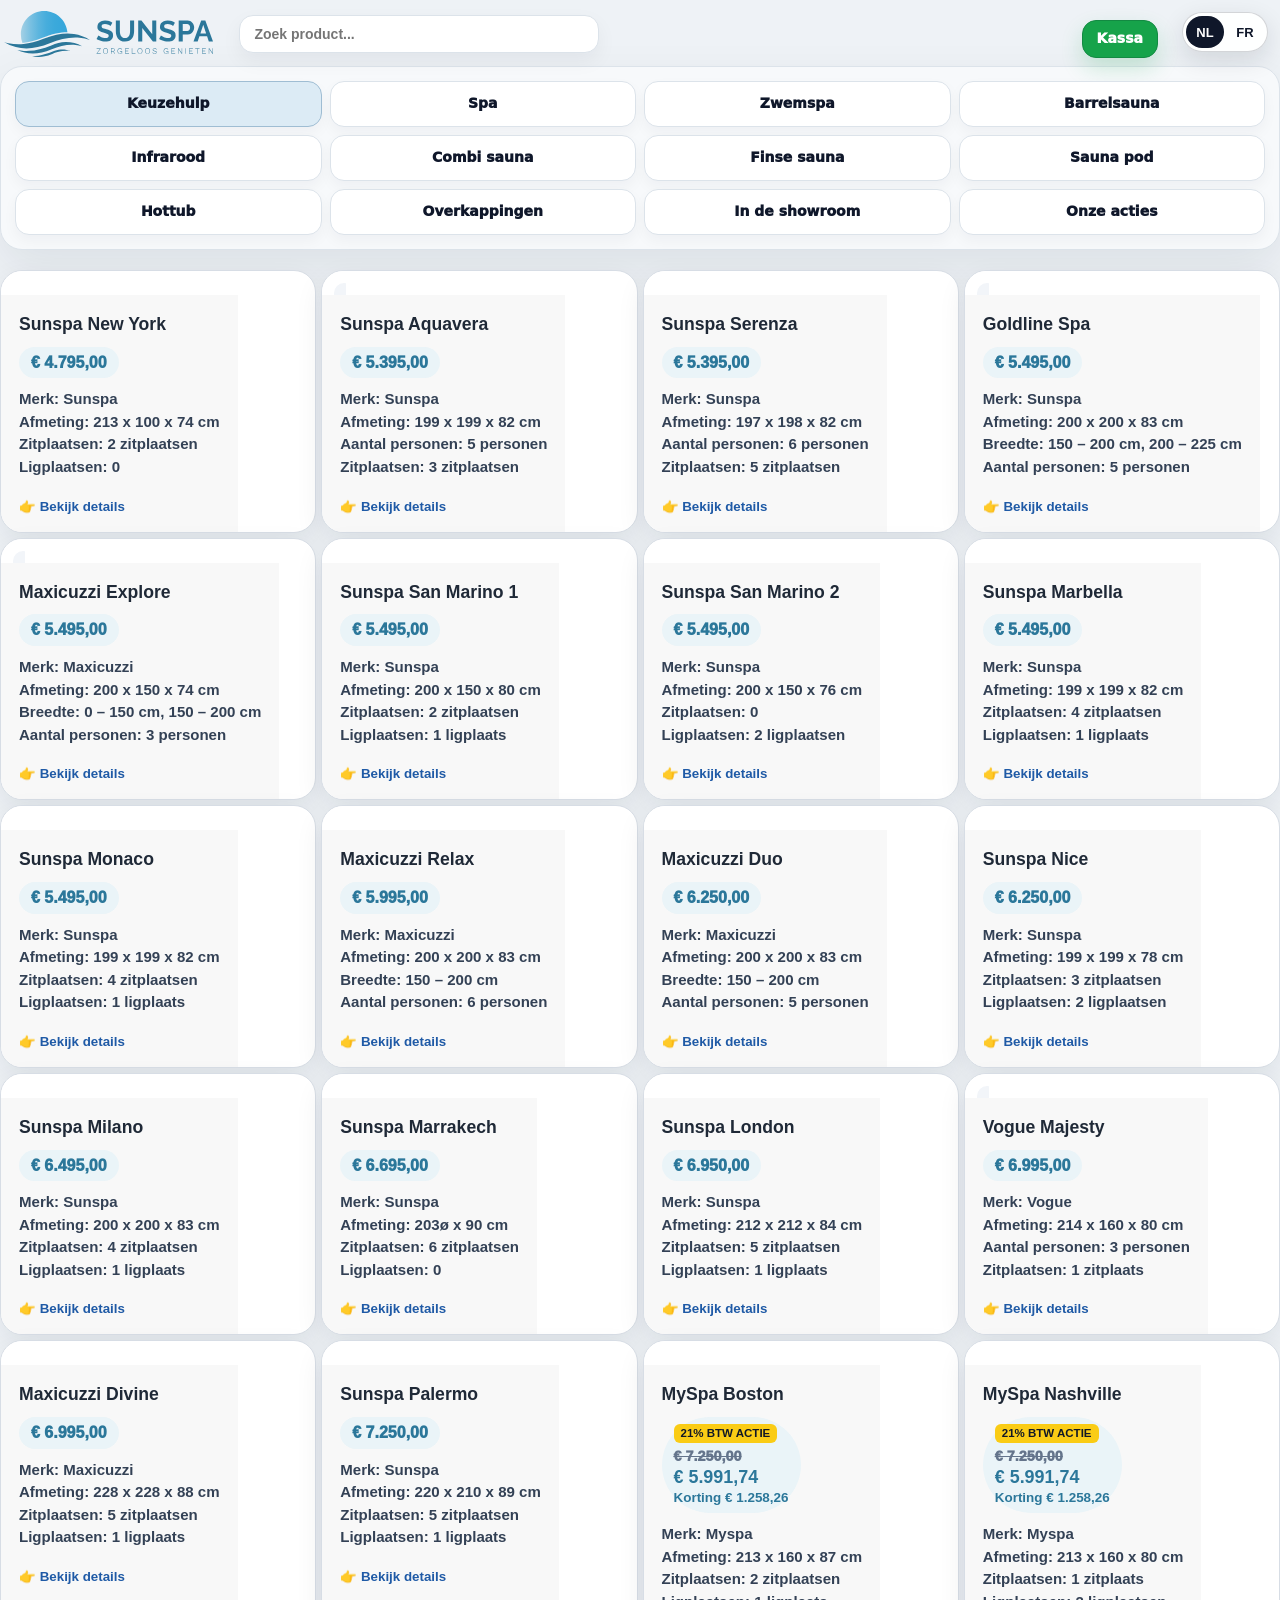
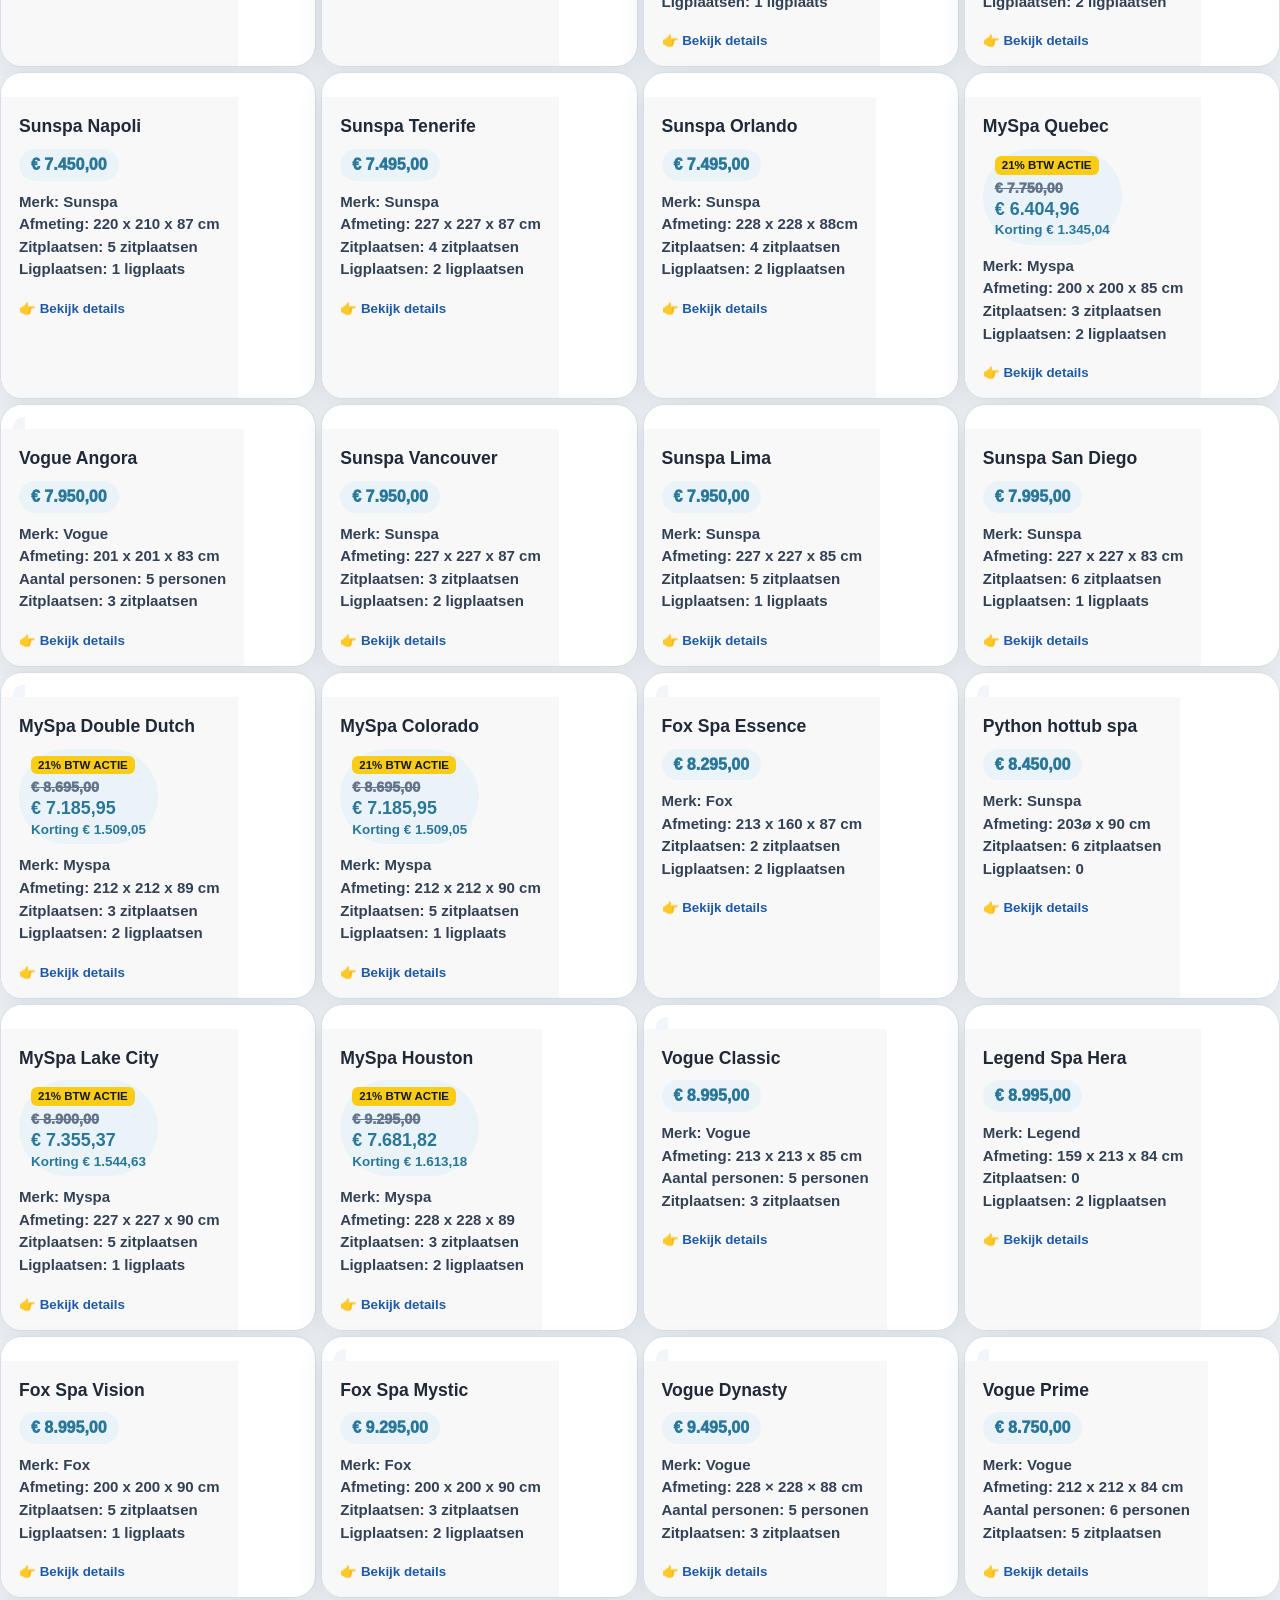
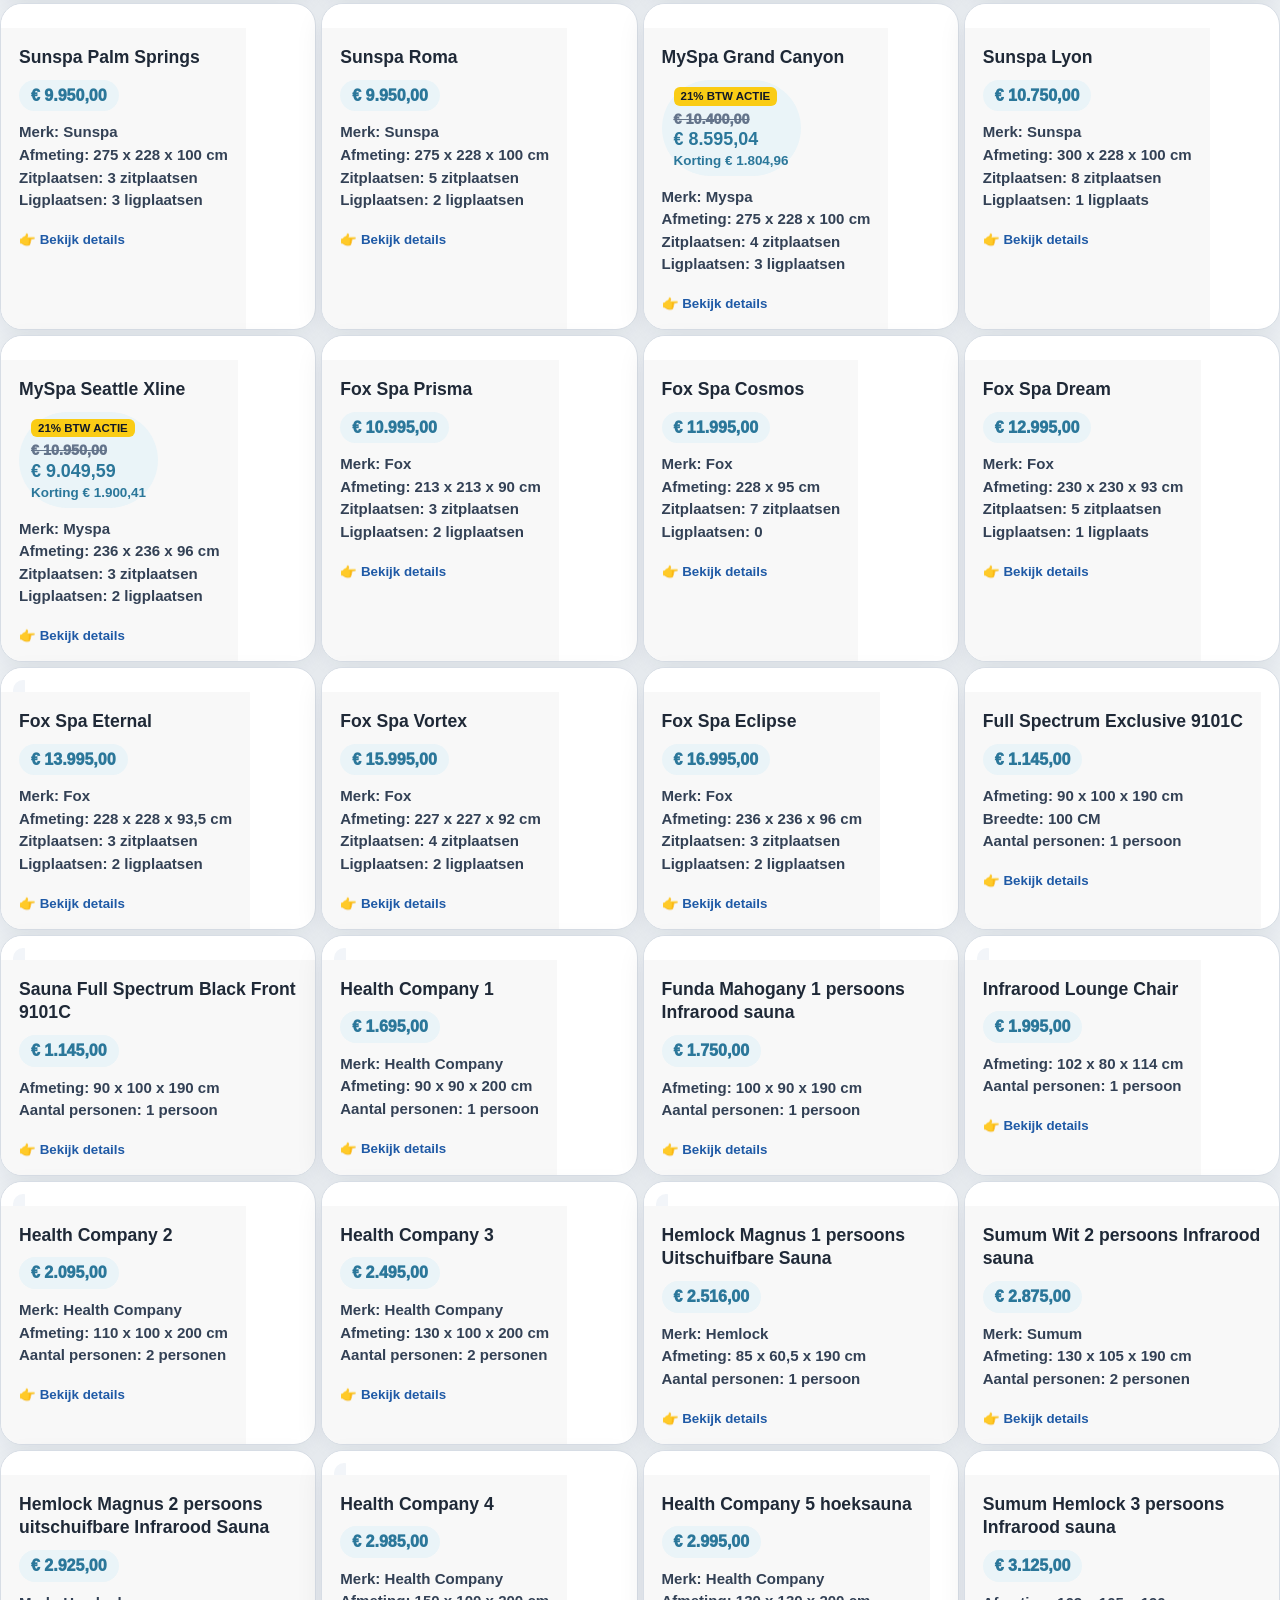
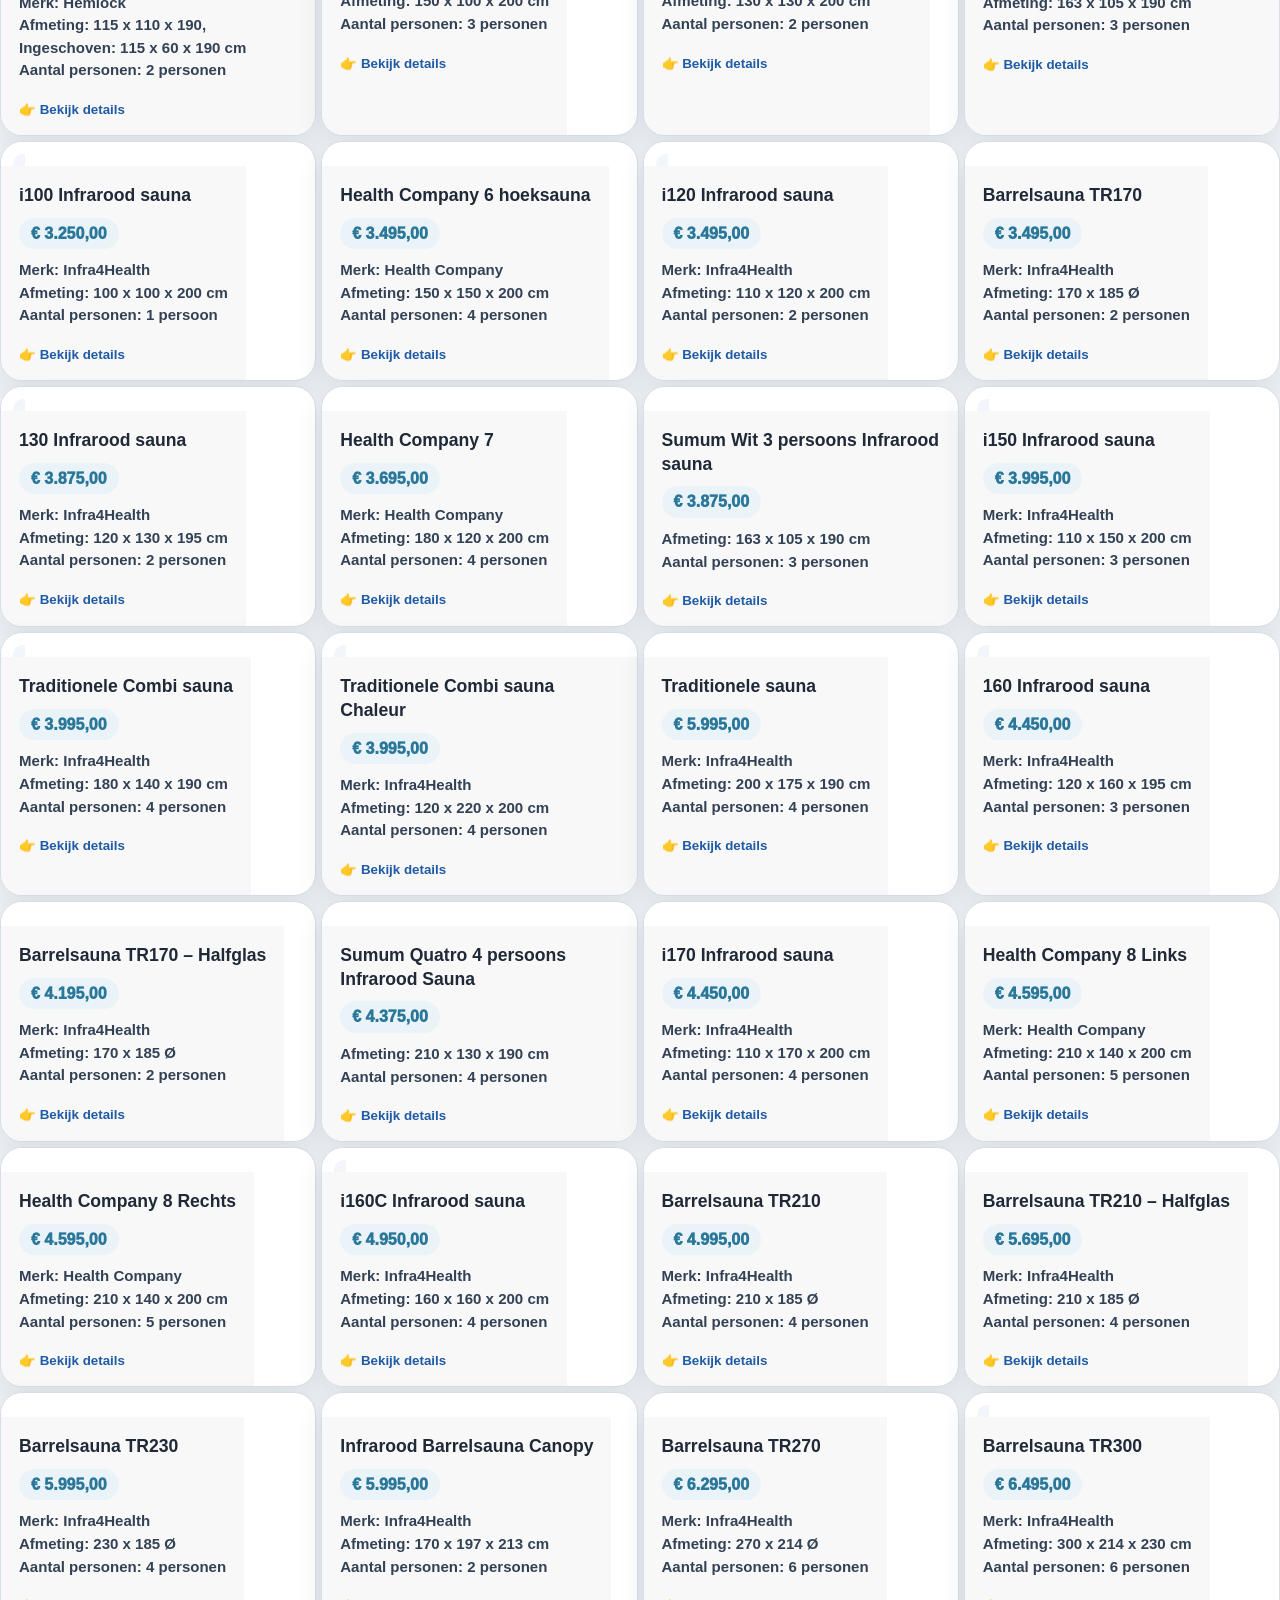
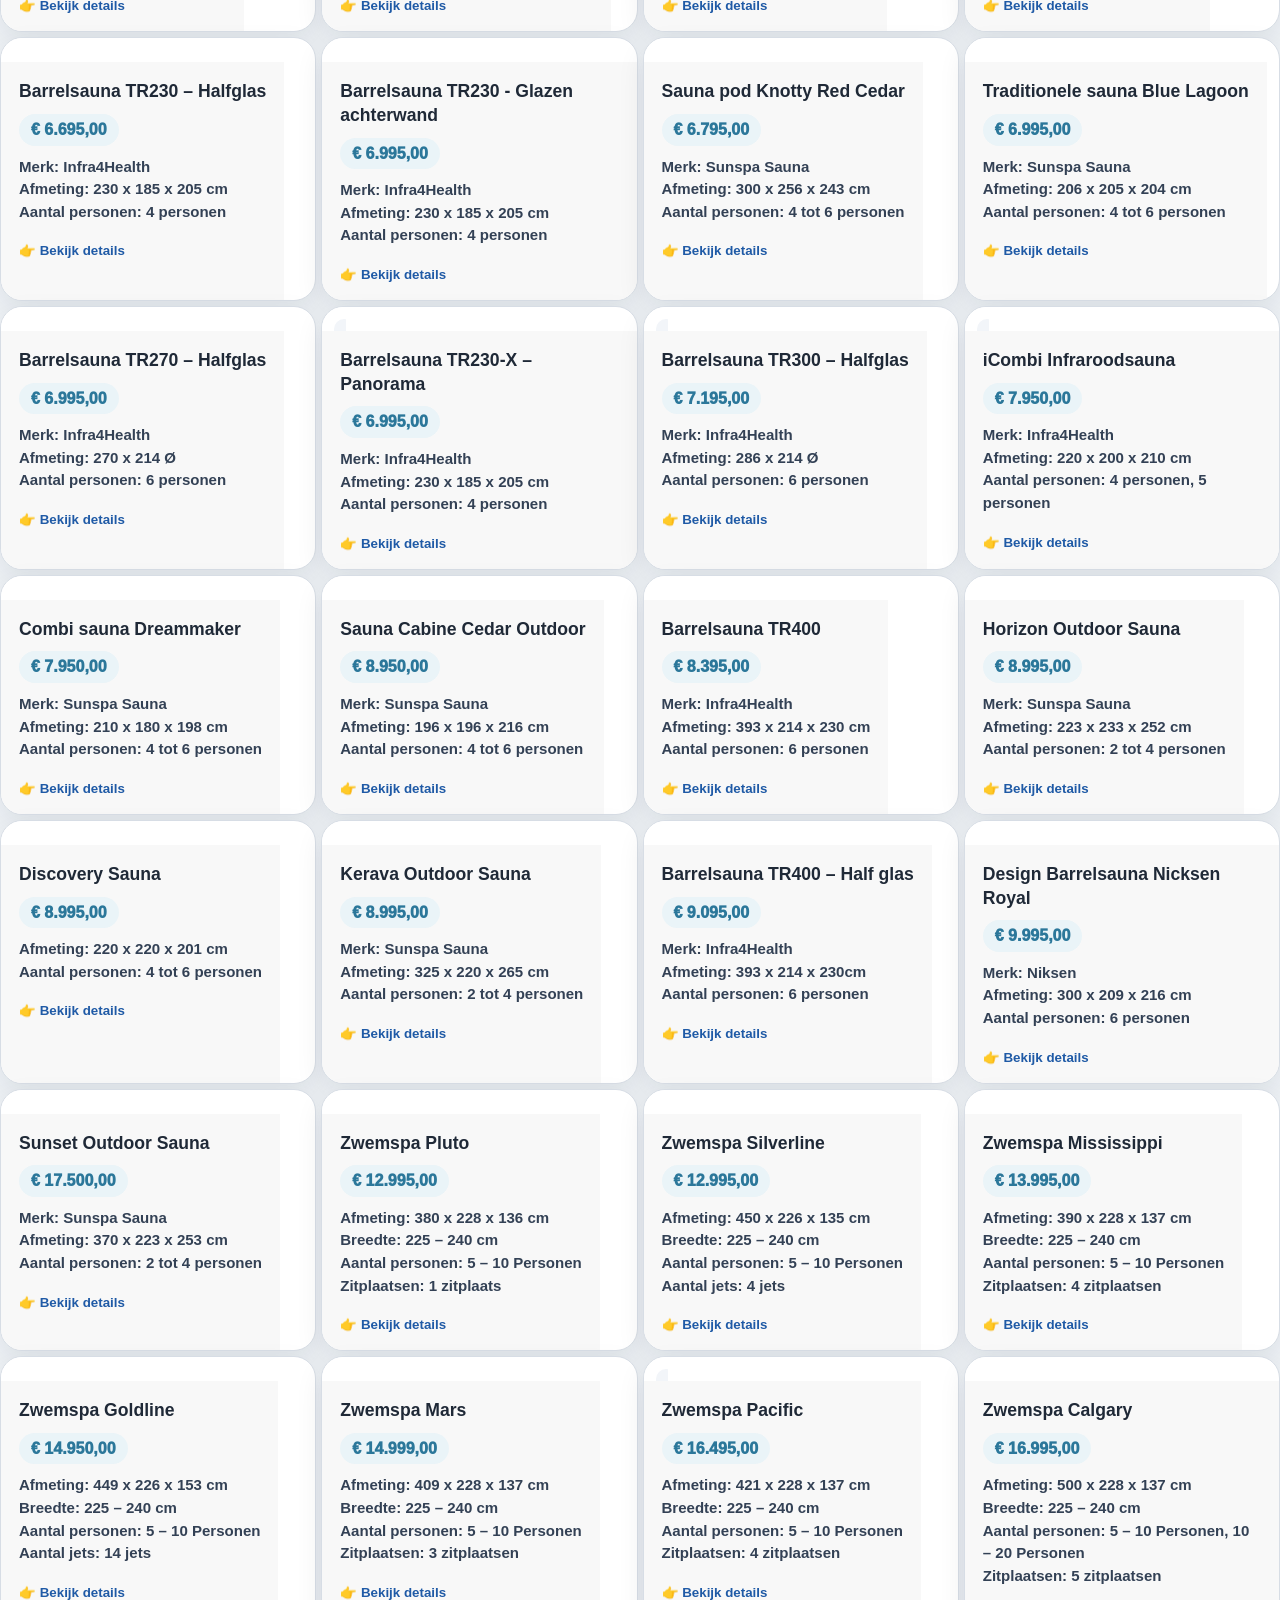
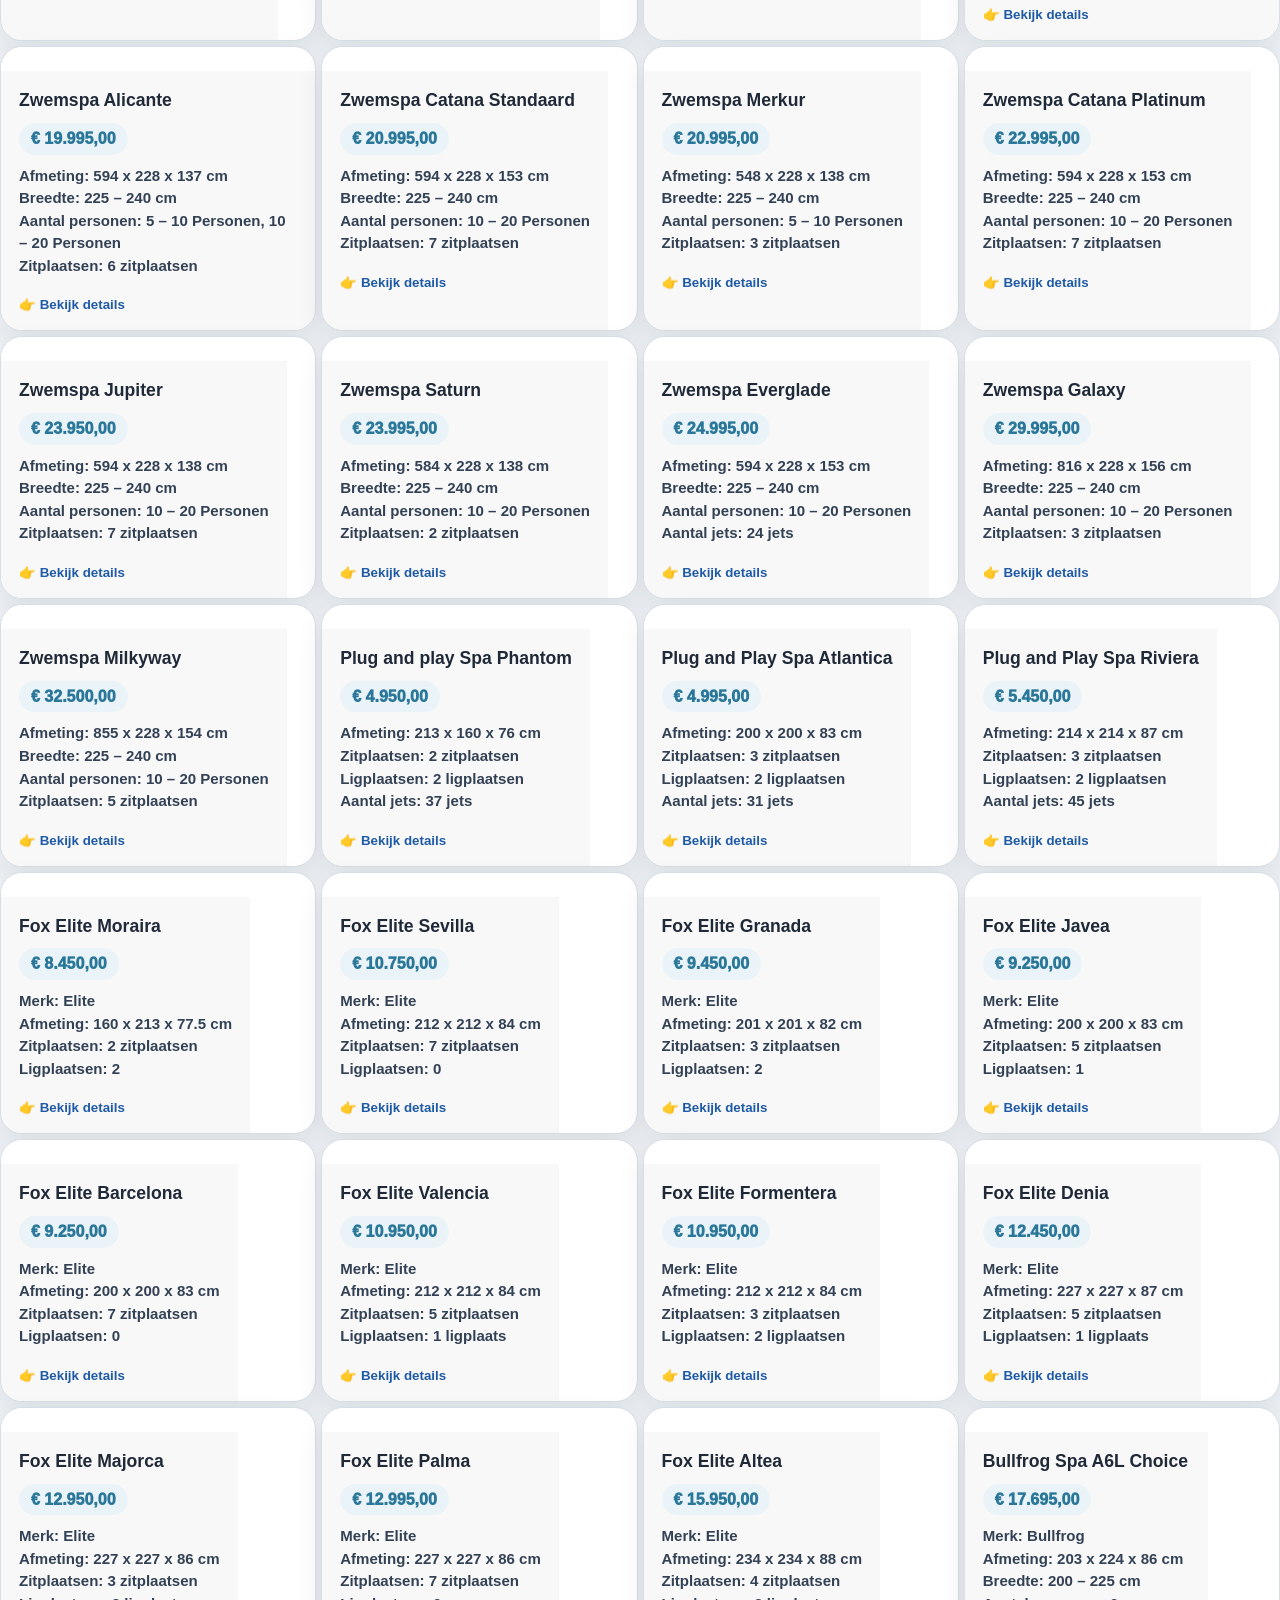
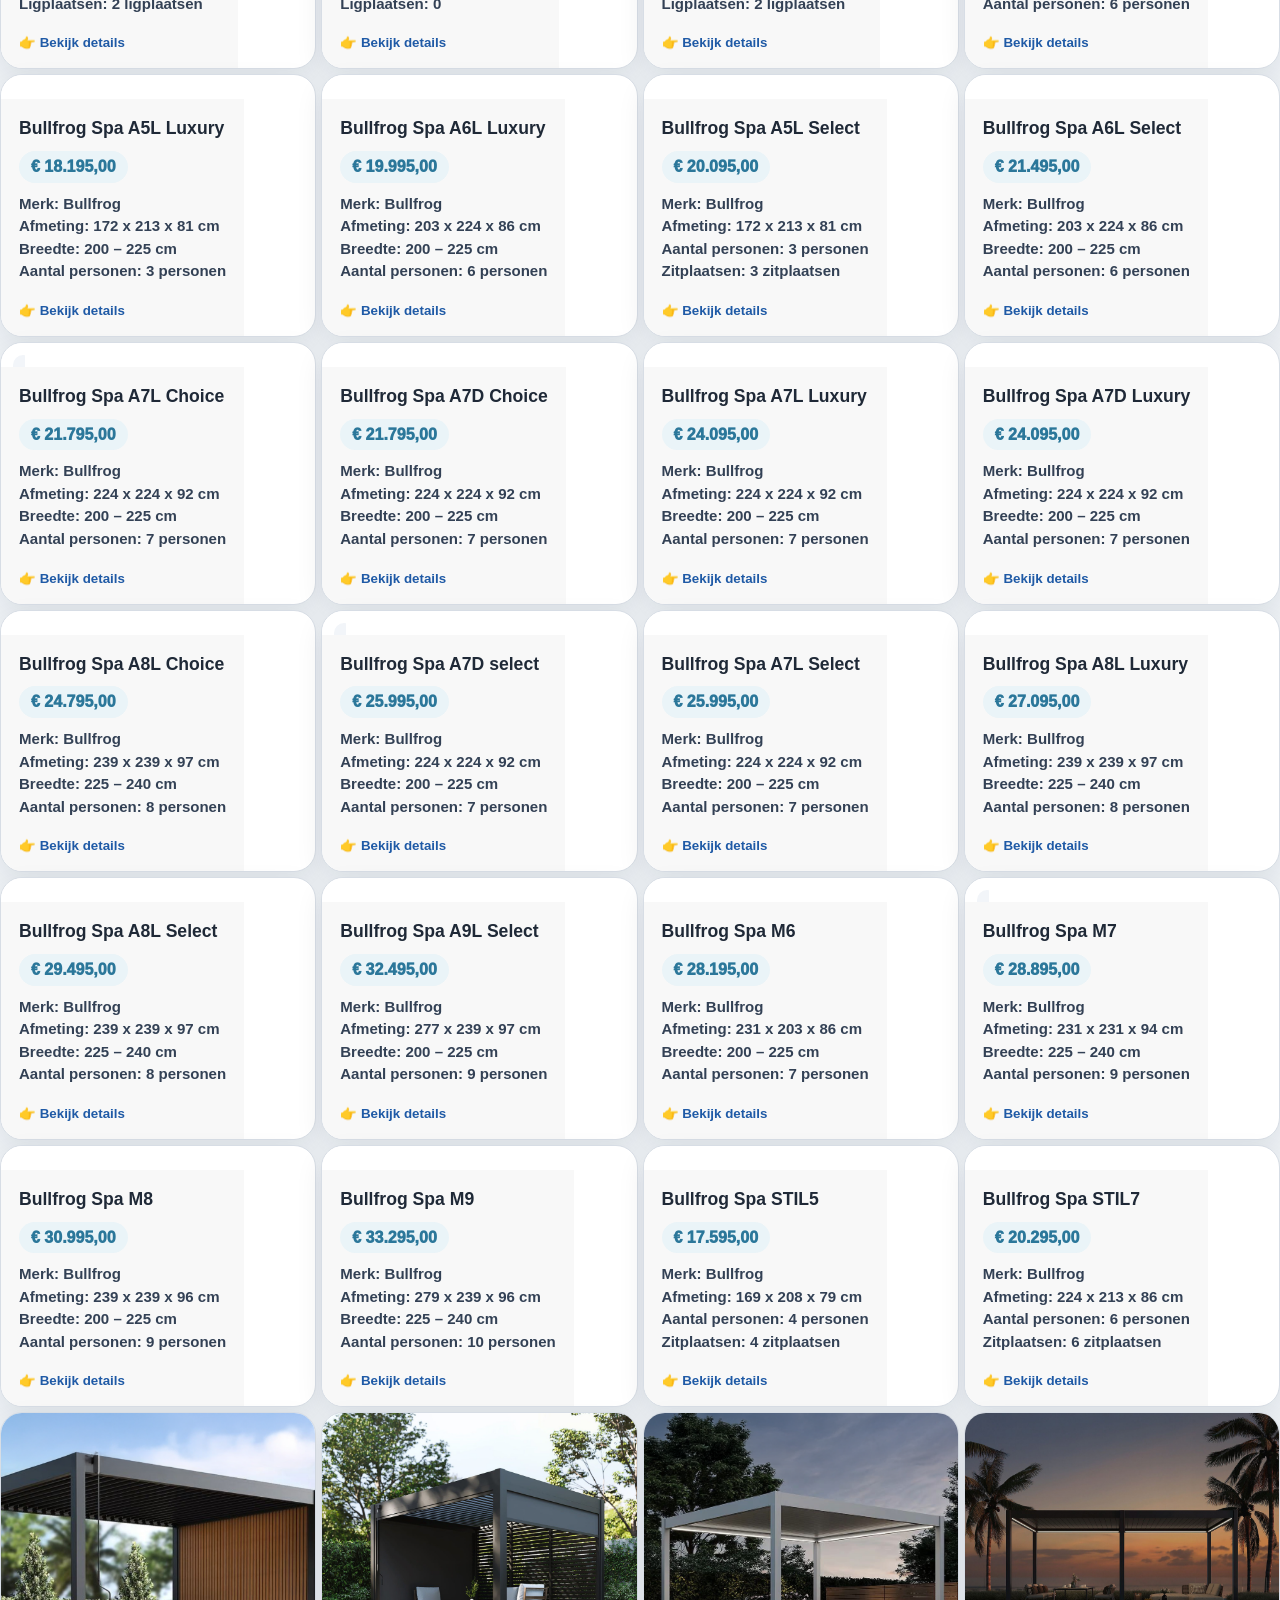
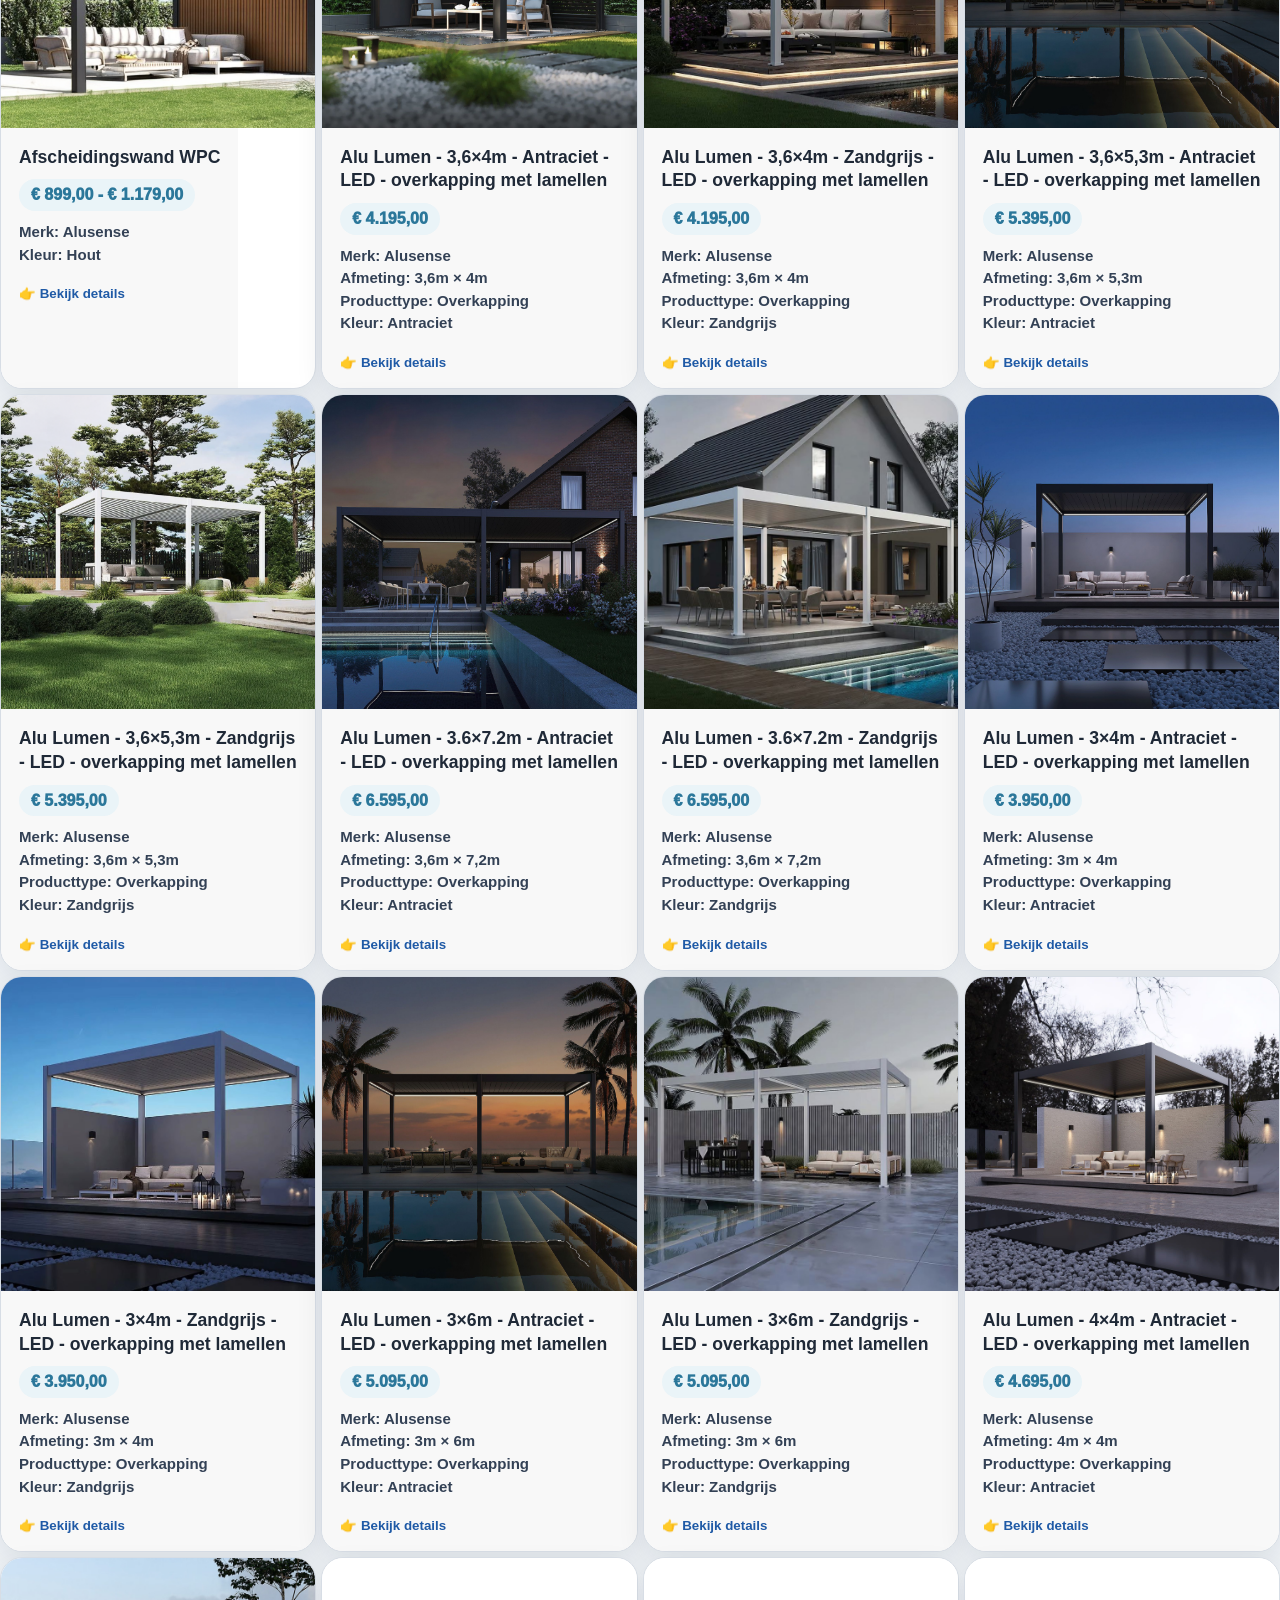
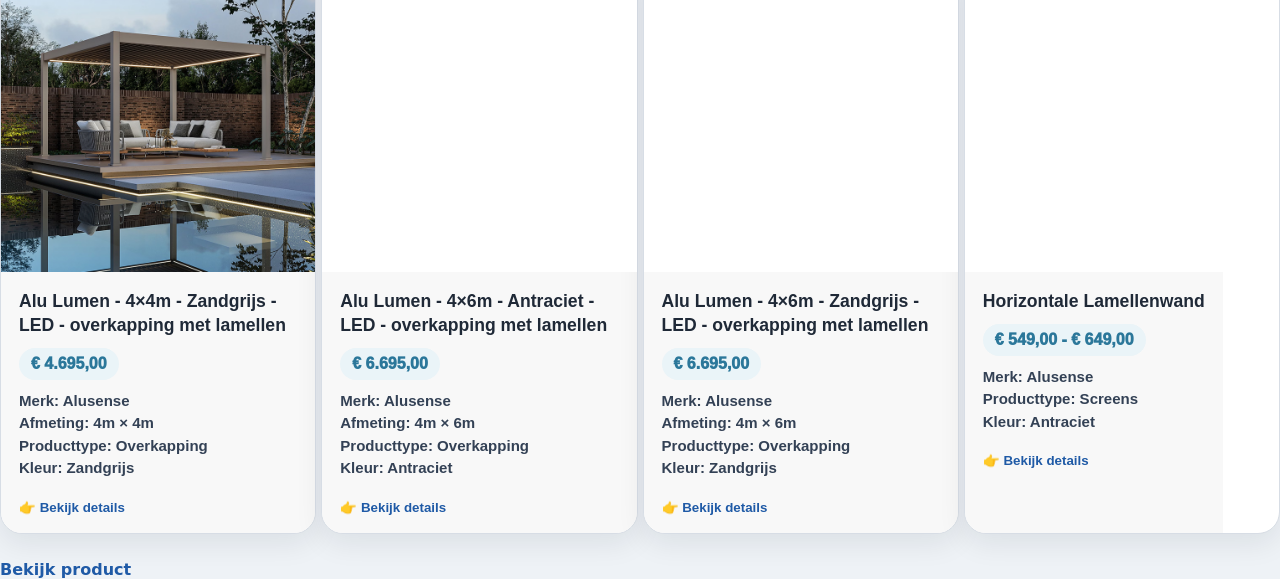
==== index.html @ 9282a19c "Move kassa button clear of language switcher" ====
<!doctype html>
<html lang="nl"> 
<head>
  <meta charset="utf-8" />
  <meta name="viewport" content="width=device-width, user-scalable=no" />
  <title>Sunspa Catalogus</title>
  <link rel="stylesheet" href="styles.css" />
  <link rel="stylesheet" href="showroom-menu.css" />
  <link rel="icon" type="image/svg+xml" href="logo.svg" /> 
</head>

<body class="showroom-menu-proposal">
  <section class="container showroom-menu-shell">
    <div class="showroom-logo-row">
      <div class="brand">
        <img src="logo.svg" alt="Sunspa Benelux logo" class="logo" />
      </div>
      <div class="showroom-top-search">
        <label for="search">Zoeken</label>
        <input id="search" type="search" placeholder="Zoek product..." />
      </div>
      <a href="kassa.html" class="category-link kassa showroom-top-kassa">Kassa</a>
      <button class="mobile-menu-toggle" type="button" aria-label="Open menu" aria-expanded="false" data-mobile-menu-toggle>
        <span></span>
        <span></span>
        <span></span>
      </button>
    </div>

    <div class="showroom-menu-panel">
      <div class="showroom-menu-content">
        <nav class="category-menu showroom-primary-menu">
          <div class="category-menu-row">
            <a href="oppervlakte.html" class="category-link menu-keuzehulp">Keuzehulp</a>
            <a href="category.html?type=Spa" class="category-link" data-category-link="Spa">Spa</a>
            <a href="category.html?type=Zwemspa" class="category-link" data-category-link="Zwemspa">Zwemspa</a>
            <a href="category.html?type=Barrelsauna" class="category-link" data-category-link="Barrelsauna">Barrelsauna</a>
            <a href="category.html?type=Infrarood" class="category-link" data-category-link="Infrarood">Infrarood</a>
            <a href="category.html?type=combi sauna" class="category-link" data-category-link="combi sauna">Combi sauna</a>
            <a href="category.html?type=sauna" class="category-link" data-category-link="sauna">Finse sauna</a>
            <a href="category.html?type=sauna pod" class="category-link" data-category-link="sauna pod">Sauna pod</a>
            <a href="hottub.html" class="category-link">Hottub</a>
            <a href="category.html?type=overkappingen" class="category-link" data-category-link="overkappingen">Overkappingen</a>
            <a href="category.html?showroom=all" class="category-link">In de showroom</a>
            <a href="actie.html" class="category-link">Onze acties</a>
          </div>
        </nav>
      </div>
    </div>
  </section>

  <div class="mobile-menu-overlay" data-mobile-menu-overlay></div>
  <aside class="mobile-menu-drawer" data-mobile-menu-drawer aria-hidden="true">
    <div class="mobile-menu-head">
      <div class="mobile-menu-title">Menu</div>
      <button class="mobile-menu-close" type="button" aria-label="Sluit menu" data-mobile-menu-close>&times;</button>
    </div>
    <div class="mobile-menu-content" data-mobile-menu-content></div>
  </aside>

  

  

    <section class="grid" id="grid"></section>

    <section class="panel" id="errorBox" style="display:none">
      <div class="panel-title">Fout bij laden</div>
      <div class="small" id="errorText"></div>
      <div class="small" style="margin-top:8px">
        Controleer of <code>products.json</code> bestaat en bereikbaar is.
      </div>
    </section>
  </main>

  <template id="cardTpl">
    <article class="card">
      <button class="card-link" type="button" data-open>
        <div class="card-imgwrap">
          <img class="card-img" alt="" loading="lazy" />
          <div class="badge" data-badge></div>
          <div class="badge badge-location" data-showroom></div>
        </div>

        <div class="card-body">
          <div class="card-title" data-title></div>
          <div class="card-price" data-price></div>
          <div class="card-specs" data-specs></div>
          <div class="card-cta">👉 Bekijk details</div>
        </div>
      </button>
    </article>
  </template>

  <div class="card-cta">Bekijk product</div>

  <script src="i18n.js?v=fr-20260621c"></script>
  <script src="mobile-menu.js"></script>
  <script src="app.js?v=fr-20260621c"></script>
</body>
</html>
---- styles.css ----
:root {
  --bg: #0b0f14;
  --panel: #407298;
  --card: #68a7d6;
  --text: #e6edf3;
  --muted: #9fb0c0;
  --border: rgba(255, 255, 255, 0.08);
  --shadow: 0 10px 30px rgba(0, 0, 0, 0.35);
  --radius: 18px;
  --container: 1600px;
}

html, body {
  -webkit-print-color-adjust: exact !important;
  print-color-adjust: exact !important;
}

/* #optBarrelStoveGroup {
  display: flex;
  flex-direction: column;
  gap: 10px;
  margin-top:36px;
}

#optBarrelRoofGroup {
  display: flex;
  flex-direction: column;
  gap: 10px;
  margin-top:36px;
} */

* {
  -webkit-print-color-adjust: exact !important;
  print-color-adjust: exact !important;
}

.header,
.offer-meta,
.summary-row.total,
thead th,
.card,
.product-highlight,
.summary-box,
.sheet {
  -webkit-print-color-adjust: exact !important;
  print-color-adjust: exact !important;
}

* {
  box-sizing: border-box;
}

html,
body {
  height: 100%;
}

html {
  -webkit-text-size-adjust: 100%;
}

body {
  margin: 0;
  font-family:
    ui-sans-serif,
    system-ui,
    -apple-system,
    Segoe UI,
    Roboto,
    Helvetica,
    Arial,
    sans-serif;
  color: white;
  background: #ffffff;
}

a {
  color: inherit;
  text-decoration: none;
}

img {
  max-width: 100%;
  width:20%;
  margin: 10px;
}

.container {
  max-width: var(--container);
  margin: 0 auto;
}

.small {
  font-size: 0.95rem;
  color: var(--muted);
}

.opt-text {
  font-size: 1rem;
}

/* Header */
.header {
  top: 0;
  z-index: 10;
  background: rgb(255 255 255);
  backdrop-filter: blur(10px);
  border-bottom: 1px solid var(--border);
}

.header-row {
  gap: 14px;
  align-items: center;
  justify-content: space-between;
}

.brand-title {
  font-size: 1.15rem;
  font-weight: 800;
  letter-spacing: 0.2px;
}

.brand-sub {
  font-size: 0.9rem;
  color: var(--muted);
}

.header-actions {
  display: flex;
  gap: 10px;
  align-items: center;
  flex-wrap: wrap;
}

.kassa {
  float: right;
  margin-top: 10px;
  margin-right: 10px;
}

/* Panels */
.panel {
  background: rgb(255 255 255);
  border: 1px solid var(--border);
  box-shadow: var(--shadow);
  border-radius: var(--radius);
  padding: 18px;
  margin: 18px 0;
}

.panel-title {
  font-weight: 800;
  margin-bottom: 12px;
  font-size: 1.05rem;
  color: black;
}

.panel-row {
  display: flex;
  gap: 12px;
  flex-wrap: wrap;
  align-items: flex-end;
}

.panel-row-2 {
  justify-content: space-between;
  align-items: center;
}

.field {
  display: flex;
  flex-direction: column;
  gap: 6px;
  min-width: 220px;
  flex: 1 1 220px;
}

label {
  font-size: 0.9rem;
  font-weight: 600;
  color: black;
}

input,
select {
  border: 1px solid var(--finder-line);
  border-radius: 12px;
  padding: 12px 14px;
  outline: none;
  min-height: 48px;
  font-size: 1rem;
  background: #ffffff;
  color: #0f172a;
}

input:focus,
select:focus {
  border-color: rgba(56, 189, 248, 0.55);
}

/* Buttons */
.btn {
  border: 1px solid var(--finder-line);
  background: rgb(255 255 255);
  color: black;
  padding: 12px 16px;
  border-radius: 14px;
  cursor: pointer;
  font-weight: 700;
  text-decoration: none;
  display: inline-flex;
  align-items: center;
  justify-content: center;
  gap: 8px;
  min-height: 48px;
  font-size: 1rem;
}

.btn:hover {
  border-color: rgba(56, 189, 248, 0.35);
}

.btn:disabled {
  opacity: 0.55;
  cursor: not-allowed;
}

.btn-primary {
  background: rgba(56, 189, 248, 0.16);
  border-color: rgba(56, 189, 248, 0.35);
}

.btn-secondary {
  background: rgba(34, 197, 94, 0.12);
  border-color: rgba(34, 197, 94, 0.25);
}

/* Category menu */
.category-menu {
  background: rgba(255, 255, 255, 0.29);
  top: 0;
  z-index: 50;
  border-bottom: 1px solid rgba(15, 23, 42, 0.08);
  box-shadow: 0 6px 20px rgba(15, 23, 42, 0.04);
}

.category-menu-row {
  display: flex;
  align-items: center;
  justify-content: center;
  flex-wrap: wrap;
  padding: 12px 0;
}

.category-link {
  display: inline-flex;
  align-items: center;
  justify-content: center;
  min-height: 48px;
  padding: 0 18px;
  background: rgb(235 235 235);
  color: #0f172a;
  text-transform: uppercase;
  transition:
    background 0.2s ease,
    color 0.2s ease,
    border-color 0.2s ease,
    transform 0.2s ease,
    box-shadow 0.2s ease;
}

.category-link:hover {
  background: #ffffff;
  box-shadow: 0 8px 18px rgba(15, 23, 42, 0.08);
  transform: translateY(-1px);
}

.category-link:active {
  transform: translateY(0);
}

.category-link.is-active {
  background: #0f172a;
  color: #ffffff;
  box-shadow: 0 10px 24px rgba(15, 23, 42, 0.18);
}

.category-link:focus-visible {
  outline: 2px solid #0f172a;
  outline-offset: 2px;
}

/* Grid */
.grid {
  margin: 28px 0 36px;
  display: grid;
  gap: 18px;
  grid-template-columns: repeat(4, minmax(0, 1fr));
  align-items: start;
  margin: 45px;
}

/* Cards */
.card {
  display: flex;
  flex-direction: column;
  height: 100%;
}

.card-link {
  width: 102%;
  text-align: left;
  border: 1px solid var(--border);
  padding: 0;
  cursor: pointer;
  display: flex;
  flex-direction: column;
  background: rgb(104 167 214);
  border-radius: var(--radius);
  overflow: hidden;
  box-shadow: var(--shadow);
  height: 100%;
}

/* Afbeelding */
.card-imgwrap {
  position: relative;
  aspect-ratio: 1 / 1;
  background: #ffffff;
  overflow: hidden;
  display: flex;
  align-items: center;
  justify-content: center;
  padding: 12px;
}

.card-img {
  width: 100%;
  height: 100%;
  margin: 0;
  object-fit: contain;
  object-position: center;
  display: block;
  background: #ffffff;
}

/* Badges */
.badge {
  position: absolute;
  top: 10px;
  right: 10px;
  z-index: 2;
  visibility: hidden;
}

.badge-location {
  position: absolute;
  top: 10px;
  left: 10px;
  z-index: 2;
  visibility: visible !important;
  max-width: calc(100% - 20px);
  white-space: normal;
  line-height: 1.2;
  font-weight: 700;
  color: #0f172a;
  padding: 6px 10px;
  border-radius: 999px;
  font-size: 0.9rem;
}

/* Card body */
.card-body {
  padding: 16px 16px 18px;
  display: flex;
  flex-direction: column;
  gap: 10px;
  flex: 1;
}

.card-title {
  font-weight: 850;
  font-size: 1.1rem;
  color: white;
  line-height: 1.25;
}

.card-price {
  font-weight: 900;
  color: #111827;
  font-size: 1.05rem;
}

.price-action-label,
.price-old,
.price-current,
.price-action-note {
  display: block;
}

.price-action-label {
  width: fit-content;
  margin-bottom: 4px;
  padding: 3px 7px;
  border-radius: 6px;
  background: #facc15;
  color: #111827;
  font-size: 0.72rem;
  line-height: 1.1;
  font-weight: 900;
  text-transform: uppercase;
}

.price-old {
  color: #64748b;
  font-size: 0.9rem;
  text-decoration: line-through;
}

.price-current {
  color: #111827;
  font-size: 1.12rem;
  line-height: 1.15;
  font-weight: 900;
}

.price-action-note {
  margin-top: 2px;
  color: #0f172a;
  font-size: 0.84rem;
  font-weight: 800;
}

.card-specs {
  color: #0f172a;
  font-size: 0.96rem;
  line-height: 1.45;
  font-weight: 700;
}

.card-cta {
  margin-top: auto;
  color: #eaf5ff;
  font-weight: 800;
  padding-top: 6px;
}

/* Chips */
.chips {
  display: flex;
  gap: 8px;
  flex-wrap: wrap;
}

.chip {
  font-size: 0.85rem;
  padding: 6px 10px;
  border: 1px solid var(--border);
  border-radius: 999px;
  background: rgba(255, 255, 255, 0.04);
  color: var(--muted);
}

/* Modal */
.modal {
  position: fixed;
  inset: 0;
  display: none;
  z-index: 9999;
}

.modal[aria-hidden="false"] {
  display: block;
}

.modal-backdrop {
  position: absolute;
  inset: 0;
  background: rgba(0, 0, 0, 0.65);
}

.modal-card {
  position: relative;
  margin: min(6vh, 60px) auto;
  width: min(1100px, calc(100vw - 24px));
  background: rgba(17, 24, 38, 0.96);
  border: 1px solid var(--border);
  border-radius: var(--radius);
  box-shadow: var(--shadow);
  padding: 18px;
  max-height: calc(100vh - 80px);
  overflow: auto;
  -webkit-overflow-scrolling: touch;
}

.modal-close {
  position: absolute;
  top: 10px;
  right: 10px;
  border: 1px solid var(--border);
  background: rgba(255, 255, 255, 0.06);
  color: var(--text);
  border-radius: 12px;
  padding: 8px 10px;
  cursor: pointer;
}

.modal-head {
  display: flex;
  gap: 12px;
  justify-content: space-between;
  align-items: flex-start;
  color: white;
}

.modal-title {
  margin: 0;
  font-size: 1.35rem;
  font-weight: 900;
  color: black;
}

.modal-price {
  font-weight: 900;
  font-size: 1.1rem;
  color: black;
}

.modal-price .price-action-label {
  display: inline-block;
  margin: 0 8px 0 0;
  vertical-align: middle;
}

.modal-price .price-old,
.modal-price .price-current,
.modal-price .price-action-note {
  display: inline;
}

.modal-price .price-old {
  color: #64748b;
  margin-right: 8px;
}

.modal-price .price-current {
  color: #111827;
  margin-right: 8px;
}

.modal-price .price-action-note {
  color: #407298;
}

.modal-grid {
  display: grid;
  grid-template-columns: minmax(360px, 460px) 1fr;
  gap: 18px;
  align-items: start;
  margin-top: 14px;
}

.modal-media {
  width: 100%;
}

.modal-media img {
  width: 100%;
  height: auto;
  display: block;
  border-radius: var(--radius);
  border: 1px solid var(--border);
  background: white;
}

.modal-type {
  margin-top: 10px;
  color: var(--muted);
  font-weight: 800;
  letter-spacing: 0.2px;
}

.modal-actions {
  display: flex;
  gap: 10px;
  flex-wrap: wrap;
  margin-top: 12px;
}

/* Specs */
.spec-table {
  display: flex;
  flex-direction: column;
  gap: 8px;
  color: white;
}

.spec-row {
  display: grid;
  grid-template-columns: 180px 1fr;
  gap: 12px;
  padding: 10px 12px;
  border: 1px solid var(--finder-line);
  border-radius: 14px;
  background: rgba(255, 255, 255, 0.03);
}

.spec-row strong {
  color: black;
}

.spec-row span {
  color: black;
  font-weight: 700;
}

/* Options */

.opt-inline {
  display: flex;
  align-items: center;
}

.opt-inline input[type="checkbox"] {
  margin-right: 18px;
  width: 24px;
  height: 24px;
  flex: 0 0 24px;
}

.opt-inline .opt-text {
  display: flex;
  align-items: center;
  min-width: 0;
  flex: 1 1 auto;
}

.opt-inline .opt-title {
  display: flex;
  align-items: center;
  line-height: 1.2;
  margin: 0;
  color: black;
}

.opt-inline .opt-label {
  min-width: 0;
}

.opt-inline .opt-copy {
  min-width: 0;
  display: inline-flex;
  align-items: center;
  gap: 8px;
}

.opt-inline .opt-price {
  margin-left: 0;
  white-space: nowrap;
}

#optInstallRow .opt-price {
  margin-left: 4px;
}
.options {
  display: flex;
  flex-direction: column;
  gap: 10px;
  margin-top:36px;
  width: 56%;
}

.option-group-title {
  margin: 4px 0 2px;
  color: #0f172a;
  font-weight: 900;
}

.overkapping-screens {
  display: flex;
  flex-direction: column;
  gap: 14px;
}

.overkapping-accessory-group {
  display: flex;
  flex-direction: column;
  gap: 8px;
}

.overkapping-screen-title {
  display: flex;
  justify-content: space-between;
  align-items: center;
  gap: 12px;
  flex-wrap: nowrap;
  width: 100%;
}

.overkapping-screen-name {
  flex: 1 1 auto;
  min-width: 0;
  margin-left: 9px;
  margin-top: 5px;
}

.overkapping-screen-price {
  font-weight: 700;
  color: #334155;
  white-space: nowrap;
}

.overkapping-screens .opt-counter {
  gap: 6px;
  padding: 4px 6px;
  border-radius: 16px;
  background: #f8fafc;
  box-shadow: inset 0 0 0 1px #dbe3ec;
}

.overkapping-screens .opt-counter-btn {
  width: 28px;
  height: 28px;
  border-radius: 999px;
  font-size: 16px;
  font-weight: 800;
  box-shadow: none;
}

.overkapping-screens .opt-counter-input {
  width: 40px;
  height: 28px;
  min-height: 28px;
  padding: 0;
  border: 0;
  border-radius: 8px;
  background: transparent;
  font-size: 14px;
  box-shadow: none;
}

.overkapping-screens .opt-counter-btn:hover {
  box-shadow: none;
}

.overkapping-screens .opt-counter-input:focus {
  box-shadow: 0 0 0 3px rgba(95, 127, 164, 0.12);
}

.opt,
label.opt {
  align-items: center;
  justify-content: flex-start;
  border: 1px solid var(--finder-line);
  border-radius: 16px;
  background: rgba(255, 255, 255, 0.03);
  cursor: pointer;
  margin-right: 6px;
  margin-bottom: 6px;
}

.opt input[type="checkbox"],
label.opt input[type="checkbox"] {
  width: 18px;
  height: 18px;
  flex: 0 0 18px;
  flex-shrink: 0;
}

.opt-text,
label.opt .opt-text {
  flex: 1 1 auto;
  min-width: 0;
  display: flex;
  gap: 2px;
}

.opt-title,
label.opt .opt-title {
  font-weight: 800;
  line-height: 1.2;
  margin: 0;
}

.warmtepomp {
  display: flex;
    justify-content: space-between;
    align-items: center;
    flex-wrap: wrap;
}

/* Warmtepomp teller */
.opt-counter{
  display:inline-flex;
  align-items:center;
  gap:10px;
  padding:8px;
  border:1px solid #dbe3ec;
  border-radius:16px;
  background:#f8fafc;
  box-shadow: inset 0 1px 0 rgba(255,255,255,.7);
}

.opt-counter-btn{
  appearance:none;
  border:1px solid #cbd5e1;
  background:#ffffff;
  color:#0f172a;
  width:42px;
  height:42px;
  border-radius:12px;
  font-size:24px;
  line-height:1;
  font-weight:700;
  display:inline-flex;
  align-items:center;
  justify-content:center;
  cursor:pointer;
  transition:
    transform .12s ease,
    box-shadow .12s ease,
    border-color .12s ease,
    background-color .12s ease;
  box-shadow: 0 2px 8px rgba(15, 23, 42, 0.06);
}

.opt-counter-btn:hover{
  border-color:#94a3b8;
  background:#f8fafc;
  box-shadow: 0 4px 14px rgba(15, 23, 42, 0.10);
}

.opt-counter-btn:active{
  transform:scale(.97);
  box-shadow: 0 1px 4px rgba(15, 23, 42, 0.10);
}

.opt-counter-btn:focus-visible{
  outline:none;
  border-color:#5f7fa4;
  box-shadow: 0 0 0 4px rgba(95, 127, 164, 0.18);
}

.opt-counter-input{
  width:72px;
  height:42px;
  border:1px solid #cbd5e1;
  border-radius:12px;
  background:#ffffff;
  text-align:center;
  font-size:16px;
  font-weight:700;
  color:#0f172a;
  padding:0 8px;
  outline:none;
  box-shadow: inset 0 1px 2px rgba(15, 23, 42, 0.04);
}

.opt-counter-input:focus{
  border-color:#5f7fa4;
  box-shadow: 0 0 0 4px rgba(95, 127, 164, 0.14);
}

.opt-counter-input::-webkit-outer-spin-button,
.opt-counter-input::-webkit-inner-spin-button{
  -webkit-appearance:none;
  margin:0;
}

.opt-counter-input[type=number]{
  -moz-appearance:textfield;
}

@media (max-width: 640px){
  .opt-counter{
    width:100%;
    justify-content:flex-end;
  }

  .opt-counter-btn{
    width:40px;
    height:40px;
  }

  .opt-counter-input{
    width:64px;
    height:40px;
  }

  .overkapping-screens .opt-counter{
    width:auto;
    justify-content:center;
  }

  .overkapping-screens .opt-counter-btn{
    width:28px;
    height:28px;
  }

  .overkapping-screens .opt-counter-input{
    width:40px;
    height:28px;
  }
}

.opt-price,
label.opt .opt-price {
  margin-left: auto;
  text-align: right;
  font-weight: 900;
  white-space: nowrap;
}

.opt-row {
  display: grid;
  grid-template-columns: 1fr 120px 110px;
  gap: 10px;
  align-items: center;
  padding: 12px;
  border: 1px solid var(--border);
  border-radius: 16px;
  background: rgba(255, 255, 255, 0.03);
  width: 100%;
}

.opt:hover,
.opt-row:hover {
  border-color: rgba(56, 189, 248, 0.4);
  background: rgba(255, 255, 255, 0.05);
}

/* Product image safety */
.modal-media,
.modal-media img,
#productImg {
  max-width: 100%;
}

#productImg {
  width: 90%;
  height: auto;
  display: block;
}

.overkapping-accessory-images {
  width: 90%;
  display: grid;
  grid-template-columns: repeat(2, minmax(0, 1fr));
  gap: 10px;
  margin-top: 10px;
}

.overkapping-accessory-thumb {
  overflow: hidden;
  border: 1px solid var(--border);
  border-radius: 10px;
  background: #fff;
}

.modal-media .overkapping-accessory-thumb img {
  width: 100%;
  height: auto;
  aspect-ratio: 4 / 3;
  object-fit: cover;
  object-position: center;
  display: block;
  margin: 0;
  border: 0;
  border-radius: 0;
  background: #f8fafc;
}

.overkapping-accessory-thumb span {
  display: block;
  padding: 6px 8px;
  color: #0f172a;
  font-size: 11px;
  font-weight: 800;
  line-height: 1.2;
}

.grid {
  margin: 28px 0 36px;
  display: grid;
  gap: 5px;
  grid-template-columns: repeat(4, minmax(0, 1fr));
  align-items: start;
  margin: 20px 0;
}

/* Large TV screens */
@media (min-width: 1400px) {
  .grid {
    grid-template-columns: repeat(4, minmax(0, 1fr));
    gap: 22px;
  }
}

/* Laptop / smaller desktop */
@media (max-width: 1199px) {
  .container {
    max-width: 1200px;
    width: 100%
  }

  .grid {
    grid-template-columns: repeat(3, minmax(0, 1fr));
  }
}

/* Tablet */
@media (max-width: 980px) {
  .modal-grid {
    grid-template-columns: 1fr;
    gap: 20px;
  }

  .modal-media {
    width: 50%;
    overflow: hidden;
  }

  .modal-specs,
  #productSpecs,
  .spec-table {
    width: 100%;
    min-width: 0;
  }

  .grid {
    grid-template-columns: repeat(3, minmax(0, 1fr));
  }

  .card-imgwrap {
    aspect-ratio: 5 / 4;
  }
}

/* Mobile */
@media (max-width: 430px) {
  .grid {
    grid-template-columns: repeat(3, minmax(0, 1fr));
  }

  .card-imgwrap {
    aspect-ratio: 16 / 10;
    padding: 10px;
  }

  .card-specs {
    font-size: small;
  }

  .card-link {
    width: 104%;
    border: 0;
    background: transparent;
    padding: 0;
    text-align: left;
    cursor: pointer;
  }

  .category-menu-row {
    overflow-x: auto;
    padding: 10px 0;
    scrollbar-width: none;
  }

  .category-menu-row::-webkit-scrollbar {
    display: none;
  }

  .category-link {
    flex: 0 0 auto;
    font-size: 12px;
    padding: 0 9px;
    min-height: 42px;
    white-space: nowrap;
  }
}

@page {
  size: A4 portrait;
  margin: 8mm;
}

@media print {
  html, body {
    width: 210mm;
    height: 297mm;
    margin: 0 !important;
    padding: 0 !important;
    background: #ffffff !important;
    color: #1f2937 !important;
    -webkit-print-color-adjust: exact !important;
    print-color-adjust: exact !important;
  }

  body {
    font-size: 11px !important;
    line-height: 1.28 !important;
  }

  .sheet {
    width: 194mm !important;
    max-width: 194mm !important;
    min-height: 281mm !important;
    margin: 0 auto !important;
    border: none !important;
    border-radius: 0 !important;
    box-shadow: none !important;
    overflow: hidden !important;
    page-break-inside: avoid !important;
  }

  .header {
    background: #ffffff !important;
    color: #274863 !important;
    border: 1px solid #cfd8e3 !important;
    border-radius: 10px !important;
    padding: 10mm 10mm 7mm 10mm !important;
  }

  .header-top {
    display: flex !important;
    justify-content: space-between !important;
    align-items: flex-start !important;
    gap: 10mm !important;
  }

  .brand {
    display: flex !important;
    gap: 10px !important;
    align-items: flex-start !important;
  }

  .offer-logo {
    max-width: 42mm !important;
    max-height: 20mm !important;
    background: #ffffff !important;
    border: 1px solid #dbe3ec !important;
    border-radius: 8px !important;
    padding: 3mm !important;
  }

  .brand-title {
    font-size: 20px !important;
    line-height: 1.05 !important;
    margin: 0 0 4px 0 !important;
    color: #274863 !important;
  }

  .brand-meta {
    font-size: 10.5px !important;
    line-height: 1.35 !important;
    color: #4b5f75 !important;
  }

  .offer-meta {
    min-width: 58mm !important;
    background: #f6f9fc !important;
    border: 1px solid #dbe3ec !important;
    border-radius: 10px !important;
    padding: 5mm 6mm !important;
    color: #274863 !important;
  }

  .offer-meta-row {
    display: flex !important;
    justify-content: space-between !important;
    gap: 8mm !important;
    padding: 1.5mm 0 !important;
  }

  .offer-meta-label,
  .offer-meta-value {
    color: #274863 !important;
    font-size: 10.5px !important;
  }

  .offer-meta-label {
    font-weight: 700 !important;
  }

  .offer-meta-value {
    font-weight: 800 !important;
  }

  .content {
    padding: 7mm 8mm 6mm 8mm !important;
  }

  .intro {
    margin-bottom: 5mm !important;
  }

  .intro h2 {
    font-size: 18px !important;
    margin: 0 0 2mm 0 !important;
    color: #0f172a !important;
  }

  .intro p {
    margin: 0 !important;
    font-size: 11px !important;
    color: #475569 !important;
  }

  .info-grid {
    display: grid !important;
    grid-template-columns: 1fr 1fr !important;
    gap: 4mm !important;
    margin-bottom: 5mm !important;
  }

  .card {
    border: 1px solid #dbe3ec !important;
    border-radius: 10px !important;
    padding: 5mm !important;
    background: #ffffff !important;
    page-break-inside: avoid !important;
  }

  .card-title {
    margin: 0 0 3mm 0 !important;
    font-size: 10px !important;
    letter-spacing: 0.06em !important;
    color: #407298 !important;
    font-weight: 800 !important;
  }

  .card-line {
    margin: 1.5mm 0 !important;
    font-size: 11px !important;
    line-height: 1.3 !important;
  }

  .product-highlight {
    display: flex !important;
    justify-content: space-between !important;
    align-items: center !important;
    gap: 4mm !important;
    border: 1px solid #dbe3ec !important;
    border-radius: 10px !important;
    padding: 5mm 6mm !important;
    background: #ffffff !important;
    margin-bottom: 5mm !important;
    page-break-inside: avoid !important;
  }

  .product-highlight-label {
    font-size: 10px !important;
    letter-spacing: 0.06em !important;
    margin-bottom: 1mm !important;
    color: #64748b !important;
  }

  .product-highlight-title {
    font-size: 18px !important;
    margin: 0 !important;
    line-height: 1.1 !important;
  }

  .product-highlight-type {
    margin-top: 1mm !important;
    font-size: 10.5px !important;
    color: #64748b !important;
  }

  .product-highlight-price small {
    font-size: 9px !important;
    margin-bottom: 1mm !important;
    color: #64748b !important;
  }

  .product-highlight-price strong {
    font-size: 18px !important;
    color: #407298 !important;
  }

  table {
    width: 100% !important;
    border-collapse: separate !important;
    border-spacing: 0 !important;
    border: 1px solid #dbe3ec !important;
    border-radius: 10px !important;
    overflow: hidden !important;
    background: #ffffff !important;
    page-break-inside: avoid !important;
  }

  thead th {
    background: #f4f7fa !important;
    color: #274863 !important;
    font-size: 10px !important;
    padding: 3.2mm 4mm !important;
    border-bottom: 1px solid #dbe3ec !important;
  }

  tbody td {
    padding: 3mm 4mm !important;
    border-bottom: 1px solid #edf2f7 !important;
    font-size: 11px !important;
    line-height: 1.25 !important;
  }

  tbody tr:last-child td {
    border-bottom: none !important;
  }

  .col-num {
    width: 10mm !important;
  }

  .col-price {
    width: 34mm !important;
    text-align: right !important;
    white-space: nowrap !important;
  }

  .summary {
    margin-top: 4mm !important;
    display: flex !important;
    justify-content: flex-end !important;
  }

  .summary-box {
    width: 52mm !important;
    border: 1px solid #dbe3ec !important;
    border-radius: 10px !important;
    overflow: hidden !important;
    background: #ffffff !important;
    page-break-inside: avoid !important;
  }

  .summary-row {
    display: flex !important;
    justify-content: space-between !important;
    gap: 4mm !important;
    padding: 3mm 4mm !important;
    border-bottom: 1px solid #edf2f7 !important;
    font-size: 11px !important;
  }

  .summary-row:last-child {
    border-bottom: none !important;
  }

  .summary-row.total {
    background: #f4f7fa !important;
    color: #274863 !important;
    font-size: 13px !important;
    font-weight: 800 !important;
  }

  .terms {
    margin-top: 5mm !important;
    padding-top: 4mm !important;
    border-top: 1px solid #dbe3ec !important;
    page-break-inside: avoid !important;
  }

  .terms-title {
    margin: 0 0 2mm 0 !important;
    font-size: 10px !important;
    color: #274863 !important;
  }

  .terms ul {
    margin: 0 !important;
    padding-left: 5mm !important;
  }

  .terms li {
    margin: 1.2mm 0 !important;
    font-size: 10px !important;
    line-height: 1.25 !important;
    color: #475569 !important;
  }

  .footer {
    margin-top: 4mm !important;
    padding-top: 3mm !important;
    border-top: 1px solid #dbe3ec !important;
    color: #64748b !important;
    font-size: 9.5px !important;
    display: flex !important;
    justify-content: space-between !important;
    gap: 6mm !important;
    page-break-inside: avoid !important;
  }
}


:root {
  --finder-bg: #f5f6f8;
  --finder-card: #ffffff;
  --finder-text: #1f2937;
  --finder-muted: #6b7280;
  --finder-line: #d7dde5;
  --finder-accent: #1f5aa6;
  --finder-accent-soft: #e9f1ff;
  --finder-radius: 22px;
  --finder-shadow: 0 10px 28px rgba(15, 23, 42, 0.08); 
}

body {
  background: var(--finder-bg);
  color: var(--finder-text);
}

.finder-hero {
  padding: 34px 0 18px;
}

.finder-hero-card,
.finder-filter-card,
.finder-info-card,
.finder-empty-card,
.card {
  background: var(--finder-card);
  border: 1px solid var(--finder-line);
  border-radius: var(--finder-radius);
  box-shadow: var(--finder-shadow);
}

.finder-hero-card {
  padding: 26px;
}

.finder-eyebrow {
  display: inline-flex;
  align-items: center;
  padding: 8px 14px;
  border-radius: 999px;
  background: var(--finder-accent-soft);
  color: var(--finder-accent);
  font-size: 0.9rem;
  font-weight: 700;
  margin-bottom: 14px;
}

.finder-title {
  margin: 0 0 10px;
  font-size: clamp(1.9rem, 2.8vw, 2.7rem);
  line-height: 1.1;
}

.finder-lead {
  margin: 0;
  color: var(--finder-muted);
  line-height: 1.65;
  max-width: 860px;
}

.finder-layout {
  display: grid;
  grid-template-columns: 360px minmax(0, 1fr);
  gap: 22px;
  padding-bottom: 38px;
  align-items: start;
}

.finder-sidebar {
  position: relative;
}

.finder-filter-card {
  padding: 22px;
  position: sticky;
  top: 84px;
}

.finder-filter-card h2 {
  margin: 0 0 8px;
  font-size: 1.2rem;
}

.finder-filter-card p {
  margin: 0 0 18px;
  color: var(--finder-muted);
  line-height: 1.55;
  font-size: 0.95rem;
}

.finder-filter-group + .finder-filter-group {
  margin-top: 18px;
  padding-top: 18px;
  border-top: 1px solid var(--finder-line);
}

.finder-filter-group label {
  display: block;
  margin-bottom: 8px;
  font-weight: 700;
  font-size: 0.94rem;
}

.finder-filter-group select {
  width: 100%;
  padding: 12px 14px;
  border-radius: 12px;
  border: 1px solid var(--finder-line);
  background: #fff;
  color: var(--finder-text);
  font-size: 0.96rem;
}

.finder-actions {
  display: flex;
  gap: 10px;
  margin-top: 22px;
  flex-wrap: wrap;
}

.finder-btn {
  appearance: none;
  border: 0;
  border-radius: 12px;
  padding: 12px 16px;
  font-weight: 700;
  cursor: pointer;
  font-size: 0.95rem;
  text-decoration: none;
  display: inline-flex;
  align-items: center;
  justify-content: center;
}

.finder-btn-secondary {
  background: #eef2f6;
  color: var(--finder-text);
}

.finder-btn-link {
  min-width: 110px;
}

.finder-results-head {
  display: flex;
  justify-content: space-between;
  align-items: flex-start;
  gap: 14px;
  margin-bottom: 14px;
  flex-wrap: wrap;
}

.finder-results-head h2 {
  margin: 0;
  font-size: 1.2rem;
}

.finder-results-count {
  color: var(--finder-muted);
  font-size: 0.95rem;
  margin-top: 4px;
}

.finder-info-card,
.finder-empty-card {
  padding: 24px;
  margin-bottom: 18px;
}

.finder-info-title {
  margin: 0 0 8px;
  font-size: 1.1rem;
  font-weight: 700;
}

.finder-info-text {
  margin: 0;
  color: var(--finder-muted);
  line-height: 1.6;
}

.finder-grid {
  gap: 18px;
}

.card {
  overflow: hidden;
  transition: transform 0.18s ease, box-shadow 0.18s ease;
}

.card:hover {
  transform: translateY(-2px);
  box-shadow: 0 14px 32px rgba(15, 23, 42, 0.12);
}

.card-link {
  width: 104%;
  border: 0;
  background: transparent;
  padding: 0;
  text-align: left;
  cursor: pointer;
}

.card-imgwrap {
  position: relative;
}

.card-img {
  width: 100%;
  height: 100%;
  margin: 0;
  aspect-ratio: 4 / 3;
  object-fit: contain;
  object-position: center;
  display: block;
  background: #ffffff;
}

.card--overkapping .card-imgwrap {
  padding: 0;
}

.card--overkapping .card-img {
  width: 100%;
  height: 100%;
  min-width: 100%;
  min-height: 100%;
  max-width: none;
  margin: 0;
  object-fit: cover;
  object-position: center;
  background: #ffffff;
}

.card-body {
  padding: 18px;
  display: flex;
  flex-direction: column;
  gap: 10px;
  background: #f8f8f8;
}

.card-title {
  margin: 0;
  font-size: 1.1rem;
  line-height: 1.35;
  font-weight: 700;
  color: var(--finder-text);
}

.card-price {
  align-self: flex-start;
  width: fit-content;
  max-width: 100%;
  display: inline-flex;
  flex-direction: column;
  align-items: flex-start;
  gap: 2px;
  padding: 7px 12px;
  border-radius: 999px;
  background: #eaf4f8;
  color: #2b779a;
  font-size: 1rem;
  font-weight: 950;
  line-height: 1.1;
}

.card-price .price-current,
.card-price .price-action-note {
  color: #2b779a;
}

.card-price .price-old {
  color: #64748b;
}

.card-specs {
  color: #334155;
  font-size: 0.94rem;
  line-height: 1.5;
}

.card-cta {
  margin-top: 4px;
  color: var(--finder-accent);
  font-weight: 700;
}

.badge,
.badge-location {
  display: inline-flex;
  align-items: center;
  padding: 6px 10px;
  border-radius: 999px;
  background: #f2f5f9;
  font-size: 0.82rem;
  font-weight: 700;
  color: #334155;
}

.badge {
  position: absolute;
  top: 12px;
  left: 12px;
}

.badge-location {
  position: absolute;
  top: 12px;
  right: 12px;
}

.chips {
  display: flex;
  flex-wrap: wrap;
  margin-top: 5px;
}

.chips .chip {
  display: inline-flex;
  align-items: center;
  padding: 6px 10px;
  border-radius: 999px;
  background: #f2f5f9;
  color: #334155;
  font-size: 0.82rem;
  font-weight: 700;
}

@media (max-width: 980px) {
  .finder-layout {
    grid-template-columns: 1fr;
  }

  .finder-filter-card {
    position: static;
  }
}

@media (max-width: 980px) {
  .finder-layout,
  .layout {
    grid-template-columns: 1fr;
    gap: 16px;
  }

  .finder-filter-card,
  .filter-card {
    position: static;
    padding: 16px;
  }

  .finder-filter-card h2,
  .filter-card h2 {
    font-size: 1.05rem;
    margin-bottom: 6px;
  }

  .finder-filter-card p,
  .filter-card p {
    font-size: 0.9rem;
    margin-bottom: 14px;
  }

  /* filters naast elkaar op mobiel */
  .finder-filter-grid,
  .mobile-filter-grid {
    display: grid;
    grid-template-columns: 1fr 1fr;
    gap: 12px;
  }

  .finder-filter-group,
  .filter-group {
    margin: 0 !important;
    padding: 0 !important;
    border-top: 0 !important;
  }

  .finder-filter-group label,
  .filter-group label {
    font-size: 0.88rem;
    margin-bottom: 6px;
  }

  .finder-filter-group select,
  .filter-group select {
    padding: 11px 12px;
    font-size: 0.94rem;
  }

  .finder-actions,
  .actions {
    display: grid;
    grid-template-columns: 1fr 1fr;
    gap: 10px;
    margin-top: 14px;
  }

  .finder-results-head,
  .results-head {
    flex-direction: column;
    align-items: flex-start;
    gap: 8px;
  }
}

@media (max-width: 640px) {
  .finder-filter-grid,
  .mobile-filter-grid {
    grid-template-columns: 1fr;
  }

  .finder-actions,
  .actions {
    grid-template-columns: 1fr;
  }

  .finder-title,
  h1 {
    font-size: 1.6rem;
  }

  .finder-hero-card,
  .hero-card {
    padding: 18px;
  }
}

@media (max-width: 430px) {
  .header-row {
    display: flex;
  }

  .brand {
    display: flex;
    align-items: center;
    min-width: 0;
  }

  .header .logo {
    width: auto;
    height: 36px;
    margin: 0;
  }

  .container {
    padding-inline: 12px;
  }

  body > .grid {
    padding-inline: 12px;
  }

  .panel {
    padding: 14px;
    margin: 14px 0;
  }

  .panel-row-2 {
    flex-direction: column;
    align-items: flex-start;
  }

  .field {
    min-width: 0;
    flex: 1 1 100%;
  }

  .grid {
    grid-template-columns: repeat(2, minmax(0, 1fr));
    gap: 12px;
    margin: 16px 0 24px;
  }

  .card-link {
    width: 100%;
  }

  .card-body {
    padding: 14px;
  }

  .card-title {
    font-size: 0.98rem;
    overflow-wrap: anywhere;
  }

  .card-price {
    font-size: 0.95rem;
  }

  .card-specs {
    font-size: 0.82rem;
    line-height: 1.35;
    overflow-wrap: anywhere;
  }

  .badge,
  .badge-location {
    max-width: calc(100% - 16px);
    padding: 4px 8px;
    font-size: 0.72rem;
    white-space: normal;
  }

  .badge {
    top: 8px;
    left: 8px;
  }

  .badge-location {
    top: 8px;
    right: 8px;
  }

  .modal-head {
    flex-direction: column;
    align-items: flex-start;
  }

  .modal-title {
    font-size: 1.15rem;
  }

  .modal-price {
    font-size: 1rem;
  }

  .modal-media {
    width: 100% !important;
  }

  #productImg,
  .overkapping-accessory-images {
    width: 100%;
  }

  .spec-row {
    grid-template-columns: 1fr;
    gap: 6px;
  }

  .spec-row span {
    overflow-wrap: anywhere;
  }

  .options {
    width: 100% !important;
    margin-top: 16px;
  }

  .opt,
  label.opt,
  .opt-inline {
    align-items: flex-start;
  }

  .opt-title,
  label.opt .opt-title,
  .overkapping-screen-title {
    flex-wrap: wrap;
    align-items: flex-start;
    gap: 8px;
  }

  .opt-inline .opt-title {
    display: grid;
    grid-template-columns: auto auto minmax(0, 1fr);
    align-items: center;
    column-gap: 12px;
    row-gap: 8px;
    width: 100%;
  }

  .opt-inline .opt-title > img {
    grid-row: auto;
    align-self: center;
  }

  .opt-inline .opt-title > input[type="checkbox"],
  .opt-inline .opt-title > input[type="radio"] {
    align-self: center;
    margin-right: 0;
  }

  .opt-inline .opt-copy {
    display: flex;
    flex-wrap: wrap;
    flex: 1 1 auto;
    align-items: center;
    gap: 6px 10px;
  }

  #optMaintRow .opt-copy,
  #optSwimFiltersetRow .opt-copy,
  #optCoverTrapRow .opt-copy,
  #optCoverliftRow .opt-copy,
  #optCoverlift2Row .opt-copy {
    align-self: center;
  }

  #optCoverTrapRow .opt-title {
    grid-template-columns: auto minmax(0, 1fr);
  }

  .opt-price,
  label.opt .opt-price,
  .opt-inline .opt-price {
    width: auto;
    margin-left: 0;
    text-align: left;
    white-space: nowrap;
  }

  .overkapping-screen-name,
  .overkapping-screen-price {
    width: 100%;
    margin-left: 0;
    margin-top: 0;
  }
}

@media (min-width: 431px) {
  .card-link {
    width: 100%;
  }
}

.mobile-menu-toggle,
.mobile-menu-overlay,
.mobile-menu-drawer {
  display: none;
}

@media (max-width: 430px) {
  .mobile-menu-toggle {
    display: inline-flex;
    flex-direction: column;
    justify-content: center;
    align-items: center;
    gap: 4px;
    width: 44px;
    height: 44px;
    padding: 0;
    border: 1px solid #d7dde5;
    border-radius: 12px;
    background: #ffffff;
    cursor: pointer;
    flex: 0 0 44px;
  }

  .mobile-menu-toggle span {
    display: block;
    width: 18px;
    height: 2px;
    border-radius: 999px;
    background: #0f172a;
  }

  .brand .kassa {
    display: none;
  }

  .category-menu {
    display: none;
  }

  .mobile-menu-overlay {
    display: block;
    position: fixed;
    inset: 0;
    background: rgba(15, 23, 42, 0.42);
    opacity: 0;
    pointer-events: none;
    transition: opacity 0.22s ease;
    z-index: 90;
  }

  .mobile-menu-drawer {
    display: flex;
    flex-direction: column;
    position: fixed;
    top: 0;
    right: 0;
    width: min(86vw, 320px);
    height: 100vh;
    padding: 18px 16px 24px;
    background: #ffffff;
    color: #0f172a;
    box-shadow: -14px 0 34px rgba(15, 23, 42, 0.18);
    transform: translateX(100%);
    transition: transform 0.22s ease;
    z-index: 91;
    overflow-y: auto;
  }

  .mobile-menu-head {
    display: flex;
    align-items: center;
    justify-content: space-between;
    gap: 12px;
    margin-bottom: 18px;
  }

  .mobile-menu-title {
    font-size: 1.05rem;
    font-weight: 800;
    color: #0f172a;
  }

  .mobile-menu-close {
    display: inline-flex;
    align-items: center;
    justify-content: center;
    width: 40px;
    height: 40px;
    border: 1px solid #d7dde5;
    border-radius: 12px;
    background: #ffffff;
    color: #0f172a;
    font-size: 26px;
    line-height: 1;
    cursor: pointer;
  }

  .mobile-menu-content {
    display: flex;
    flex-direction: column;
    gap: 18px;
  }

  .mobile-menu-section {
    display: flex;
    flex-direction: column;
    gap: 10px;
  }

  .mobile-menu-section-title {
    font-size: 0.76rem;
    font-weight: 800;
    letter-spacing: 0.08em;
    text-transform: uppercase;
    color: #64748b;
  }

  .mobile-menu-links {
    display: flex;
    flex-direction: column;
    gap: 8px;
  }

  .mobile-menu-link {
    display: flex;
    align-items: center;
    min-height: 46px;
    padding: 0 14px;
    border: 1px solid #d7dde5;
    border-radius: 14px;
    background: #f8fafc;
    color: #0f172a;
    font-weight: 700;
  }

  .mobile-menu-link.is-active {
    background: #0f172a;
    border-color: #0f172a;
    color: #ffffff;
  }

  .mobile-menu-link.is-accent {
    background: rgba(56, 189, 248, 0.14);
    border-color: rgba(56, 189, 248, 0.34);
  }

  body.mobile-menu-open {
    overflow: hidden;
  }

  body.mobile-menu-open .mobile-menu-overlay {
    opacity: 1;
    pointer-events: auto;
  }

  body.mobile-menu-open .mobile-menu-drawer {
    transform: translateX(0);
  }
}
---- showroom-menu.css ----
body.showroom-menu-proposal{
  background:#eef2f6;
  color:#0f172a;
}

.showroom-menu-shell{
  padding-top:10px;
}

.showroom-logo-row{
  display:flex;
  align-items:center;
  justify-content:space-between;
  gap:14px;
  min-height:50px;
  padding:0 4px 8px;
}

.showroom-top-search{
  flex:0 1 360px;
  min-width:240px;
  margin-left:12px;
}

.showroom-top-search label{
  position:absolute;
  width:1px;
  height:1px;
  overflow:hidden;
  clip:rect(0 0 0 0);
  white-space:nowrap;
}

.showroom-top-search input{
  width:100%;
  min-height:38px;
  padding:8px 14px;
  border:1px solid #dce3ea;
  border-radius:14px;
  background:#fff;
  color:#0f172a;
  box-shadow:0 8px 20px rgba(15, 23, 42, 0.05);
  font-size:14px;
  font-weight:750;
}

.showroom-top-search input:focus{
  border-color:#2f6f9f;
  box-shadow:0 0 0 3px rgba(47, 111, 159, 0.12);
  outline:none;
}

.showroom-menu-panel{
  padding:14px;
  border:1px solid #dce3ea;
  border-radius:22px;
  background:#f7f9fb;
  box-shadow:0 18px 48px rgba(15, 23, 42, 0.08);
}

.showroom-brand-block{
  display:flex;
  flex-direction:column;
  justify-content:space-between;
  gap:14px;
  min-width:0;
  padding:4px;
}

body.showroom-menu-proposal .brand{
  display:flex;
  align-items:center;
  justify-content:center;
  gap:12px;
  min-width:0;
}

body.showroom-menu-proposal .logo{
  width:auto;
  height:46px;
  margin:0;
  display:block;
}

body.showroom-menu-proposal .kassa{
  width:auto;
  min-width:0;
  min-height:38px;
  padding:0 14px;
  border:1px solid #138a42;
  border-radius:14px;
  background:#16a34a;
  color:#fff;
  box-shadow:0 10px 22px rgba(22, 163, 74, 0.22);
  font-size:15px;
  font-weight:950;
  text-transform:none;
}

body.showroom-menu-proposal .showroom-top-kassa{
  margin-left:auto;
  width:auto;
  min-width:0;
}

body.showroom-menu-proposal .mobile-menu-toggle{
  margin-left:0;
  border-radius:14px;
  background:#fff;
}

.showroom-menu-content{
  display:grid;
  grid-template-columns:1fr;
  gap:10px;
  min-width:0;
}

body.showroom-menu-proposal .category-menu{
  position:static;
  margin:0;
  border:0;
  background:transparent;
  box-shadow:none;
}

body.showroom-menu-proposal .category-menu-row{
  display:grid;
  align-items:stretch;
  gap:8px;
  padding:0;
  overflow:visible;
}

.showroom-primary-menu .category-menu-row{
  grid-template-columns:repeat(4, minmax(0, 1fr));
}

.showroom-secondary-menu .category-menu-row{
  grid-template-columns:repeat(4, minmax(0, 1fr));
}

body.showroom-menu-proposal .category-link{
  width:100%;
  min-height:46px;
  padding:7px 10px;
  border:1px solid #dce3ea;
  border-radius:14px;
  background:#fff;
  color:#0f172a;
  box-shadow:0 6px 14px rgba(15, 23, 42, 0.04);
  font-size:14px;
  font-weight:950;
  letter-spacing:0;
  line-height:1.12;
  text-align:center;
  text-transform:none;
  white-space:normal;
}

body.showroom-menu-proposal .showroom-logo-row .showroom-top-kassa{
  width:auto;
  min-width:0;
  min-height:38px;
  padding:0 14px;
  white-space:nowrap;
}

.showroom-secondary-menu .category-link{
  min-height:38px;
  background:#fff;
  font-size:13px;
}

body.showroom-menu-proposal .category-link.menu-keuzehulp{
  border-color:#9fbdd3;
  background:#dcebf5;
  color:#0f172a;
}

body.showroom-menu-proposal .category-link:hover{
  border-color:#2f6f9f;
  background:#fff;
  transform:translateY(-1px);
}

body.showroom-menu-proposal .category-link.is-active{
  border-color:#b7cadc;
  background:#eaf2f8;
  color:#0f172a;
  box-shadow:none;
}

body.showroom-menu-proposal .category-link.kassa{
  background:#16a34a;
  border-color:#138a42;
  color:#fff;
  box-shadow:0 10px 22px rgba(22, 163, 74, 0.20);
}

body.showroom-menu-proposal .category-link.kassa:hover,
body.showroom-menu-proposal .category-link.kassa:focus-visible{
  background:#138a42;
  color:#fff;
}

body.showroom-menu-proposal .grid{
  margin-top:20px;
}

body.showroom-menu-proposal .category-filter-card{
  margin-top:20px;
  padding:14px;
  border:1px solid #dce3ea;
  border-radius:22px;
  background:#f7f9fb;
  box-shadow:0 18px 48px rgba(15, 23, 42, 0.08);
}

.category-filter-head{
  display:flex;
  align-items:flex-end;
  justify-content:space-between;
  gap:16px;
  padding-bottom:10px;
  border-bottom:1px solid #dce3ea;
}

.category-filter-title-wrap{
  display:flex;
  align-items:center;
  gap:12px;
  min-width:0;
}

body.showroom-menu-proposal .category-filter-card .panel-title{
  position:absolute;
  width:1px;
  height:1px;
  overflow:hidden;
  clip:rect(0 0 0 0);
  white-space:nowrap;
}

body.showroom-menu-proposal .category-filter-card .small{
  color:#64748b;
  font-weight:750;
}

.category-back-btn{
  flex:0 0 auto;
  min-height:38px;
  padding:8px 12px;
  border:1px solid #dce3ea;
  border-radius:14px;
  background:#fff;
  color:#0f172a;
  box-shadow:0 8px 20px rgba(15, 23, 42, 0.06);
  font-size:15px;
  font-weight:900;
}

.category-filter-grid{
  display:grid;
  grid-template-columns:minmax(170px, .85fr) minmax(190px, 1fr) auto;
  gap:12px;
  align-items:end;
  margin-top:12px;
}

body.showroom-menu-proposal .category-filter-card .field{
  min-width:0;
  flex:initial;
  gap:6px;
}

body.showroom-menu-proposal .category-filter-card label{
  color:#64748b;
  font-size:12px;
  font-weight:950;
  letter-spacing:.04em;
  text-transform:uppercase;
}

body.showroom-menu-proposal .category-filter-card input,
body.showroom-menu-proposal .category-filter-card select{
  width:100%;
  min-height:46px;
  border:1px solid #dce3ea;
  border-radius:14px;
  background:#fff;
  color:#0f172a;
  box-shadow:0 1px 0 rgba(15, 23, 42, 0.03);
  font-size:16px;
  font-weight:750;
}

body.showroom-menu-proposal .category-filter-card input:focus,
body.showroom-menu-proposal .category-filter-card select:focus{
  border-color:#2f6f9f;
  box-shadow:0 0 0 3px rgba(47, 111, 159, 0.12);
}

.category-clear-btn{
  min-height:46px;
  padding:0 18px;
  border:1px solid #dce3ea;
  border-radius:14px;
  background:#fff;
  color:#0f172a;
  box-shadow:0 8px 20px rgba(15, 23, 42, 0.05);
  font-size:15px;
  font-weight:900;
}

.category-filter-meta{
  margin-top:8px;
  padding-top:8px;
  border-top:1px solid #e7edf4;
}

.category-filter-meta:has(.chips:empty){
  display:none;
}

.category-filter-meta #resultMetaBottom{
  display:none;
}

body.showroom-menu-proposal .category-filter-card .chips{
  gap:8px;
}

body.showroom-menu-proposal .category-filter-card .chip{
  border:1px solid #cfe0ee;
  background:#eaf2f8;
  color:#0f172a;
  font-weight:850;
}

@media (max-width: 900px){
  .showroom-menu-panel{
    padding:12px;
  }

  body.showroom-menu-proposal .logo{
    height:42px;
  }

  .showroom-primary-menu .category-menu-row{
    grid-template-columns:repeat(4, minmax(0, 1fr));
  }

  .showroom-secondary-menu .category-menu-row{
    grid-template-columns:repeat(4, minmax(0, 1fr));
  }

  .category-filter-grid{
    grid-template-columns:1fr 1fr;
  }

  .category-clear-field{
    grid-column:auto;
  }
}

@media (max-width: 700px){
  .showroom-menu-shell{
    padding-top:8px;
  }

  .showroom-logo-row{
    min-height:44px;
    padding-bottom:6px;
  }

  .showroom-menu-panel{
    padding:10px;
  }

  .showroom-brand-block{
    flex-direction:row;
    align-items:center;
  }

  body.showroom-menu-proposal .brand{
    justify-content:flex-start;
  }

  body.showroom-menu-proposal .logo{
    height:38px;
  }

  body.showroom-menu-proposal .kassa{
    width:auto;
    min-height:38px;
  }

  body.showroom-menu-proposal .showroom-top-kassa{
    min-width:0;
  }

  .showroom-top-search{
    flex:1 1 auto;
    min-width:0;
    margin-left:0;
  }

  .showroom-primary-menu .category-menu-row,
  .showroom-secondary-menu .category-menu-row{
    grid-template-columns:repeat(2, minmax(0, 1fr));
  }

  .category-filter-head{
    align-items:flex-start;
    flex-direction:column;
  }

  .category-back-btn{
    width:100%;
  }

  .category-filter-grid{
    grid-template-columns:1fr;
  }

  .category-clear-field label{
    display:none;
  }

  .category-filter-meta{
    align-items:flex-start;
    flex-direction:column;
  }
}
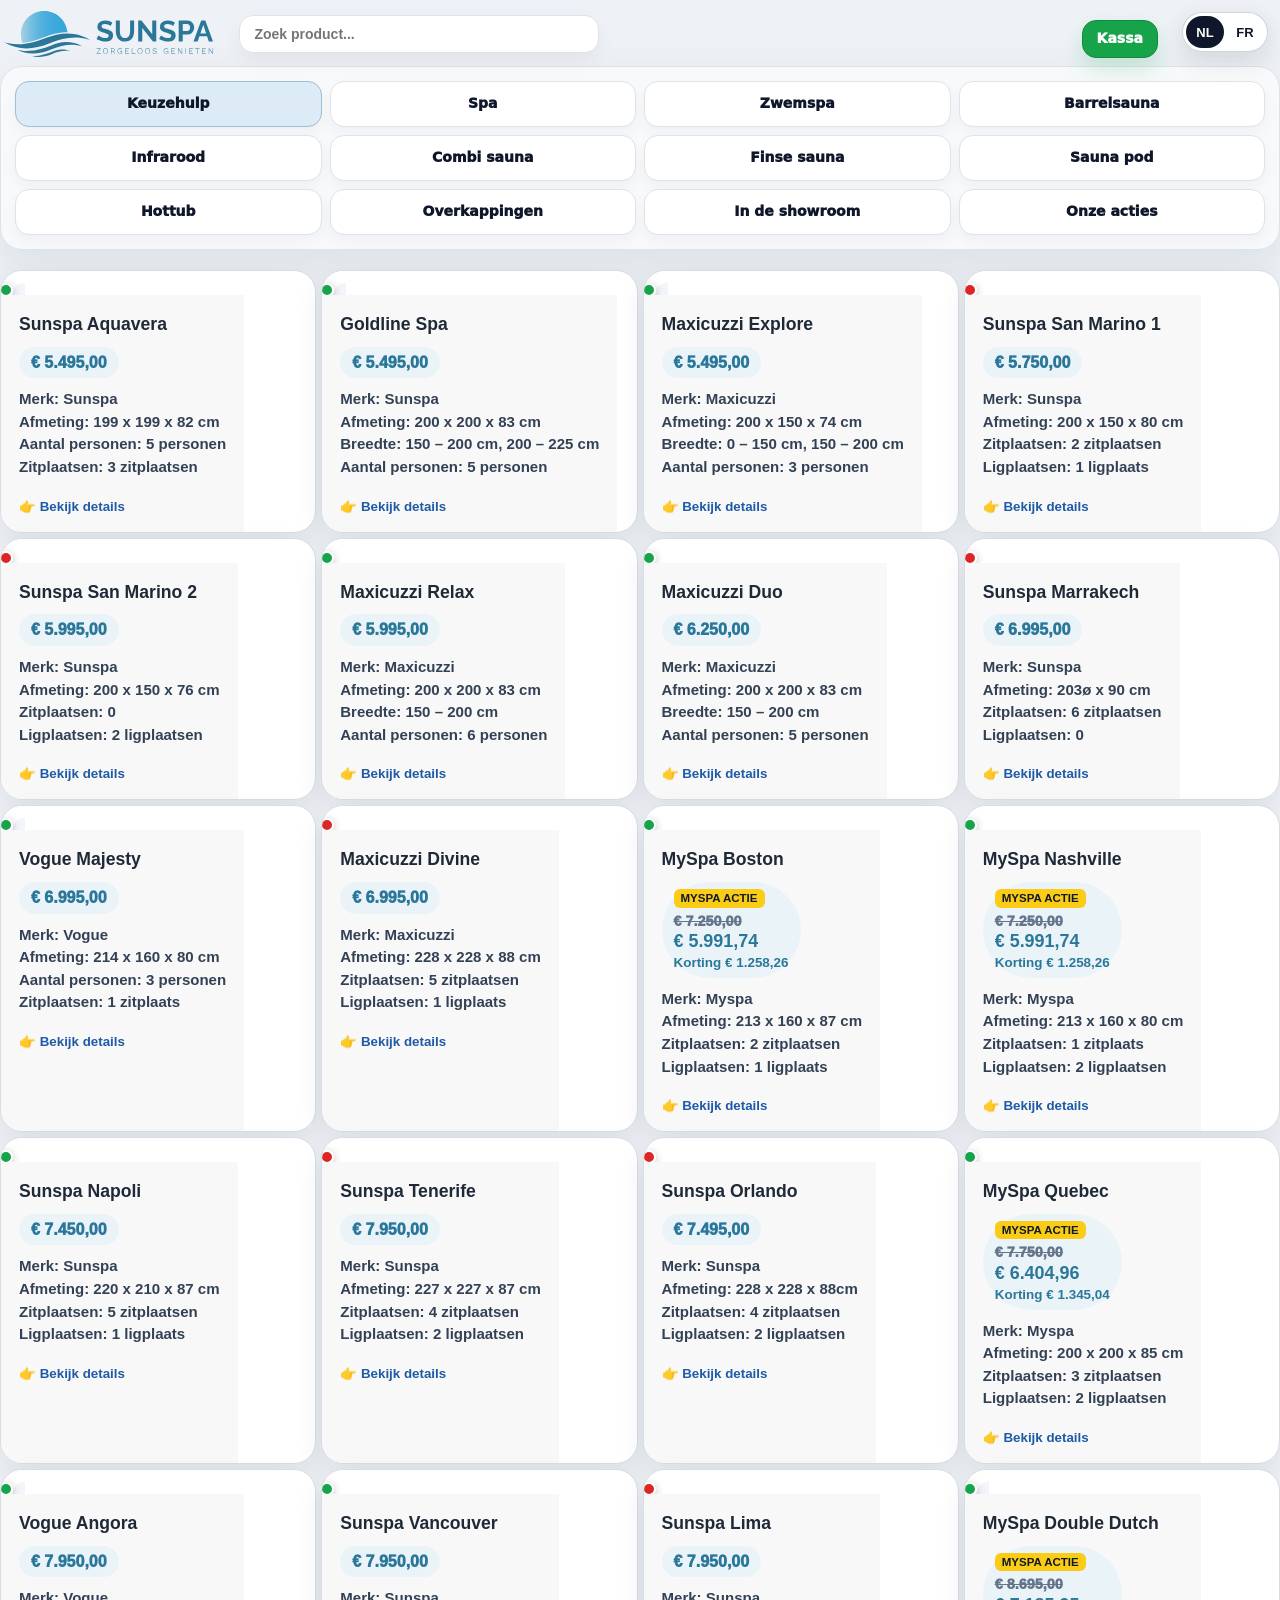
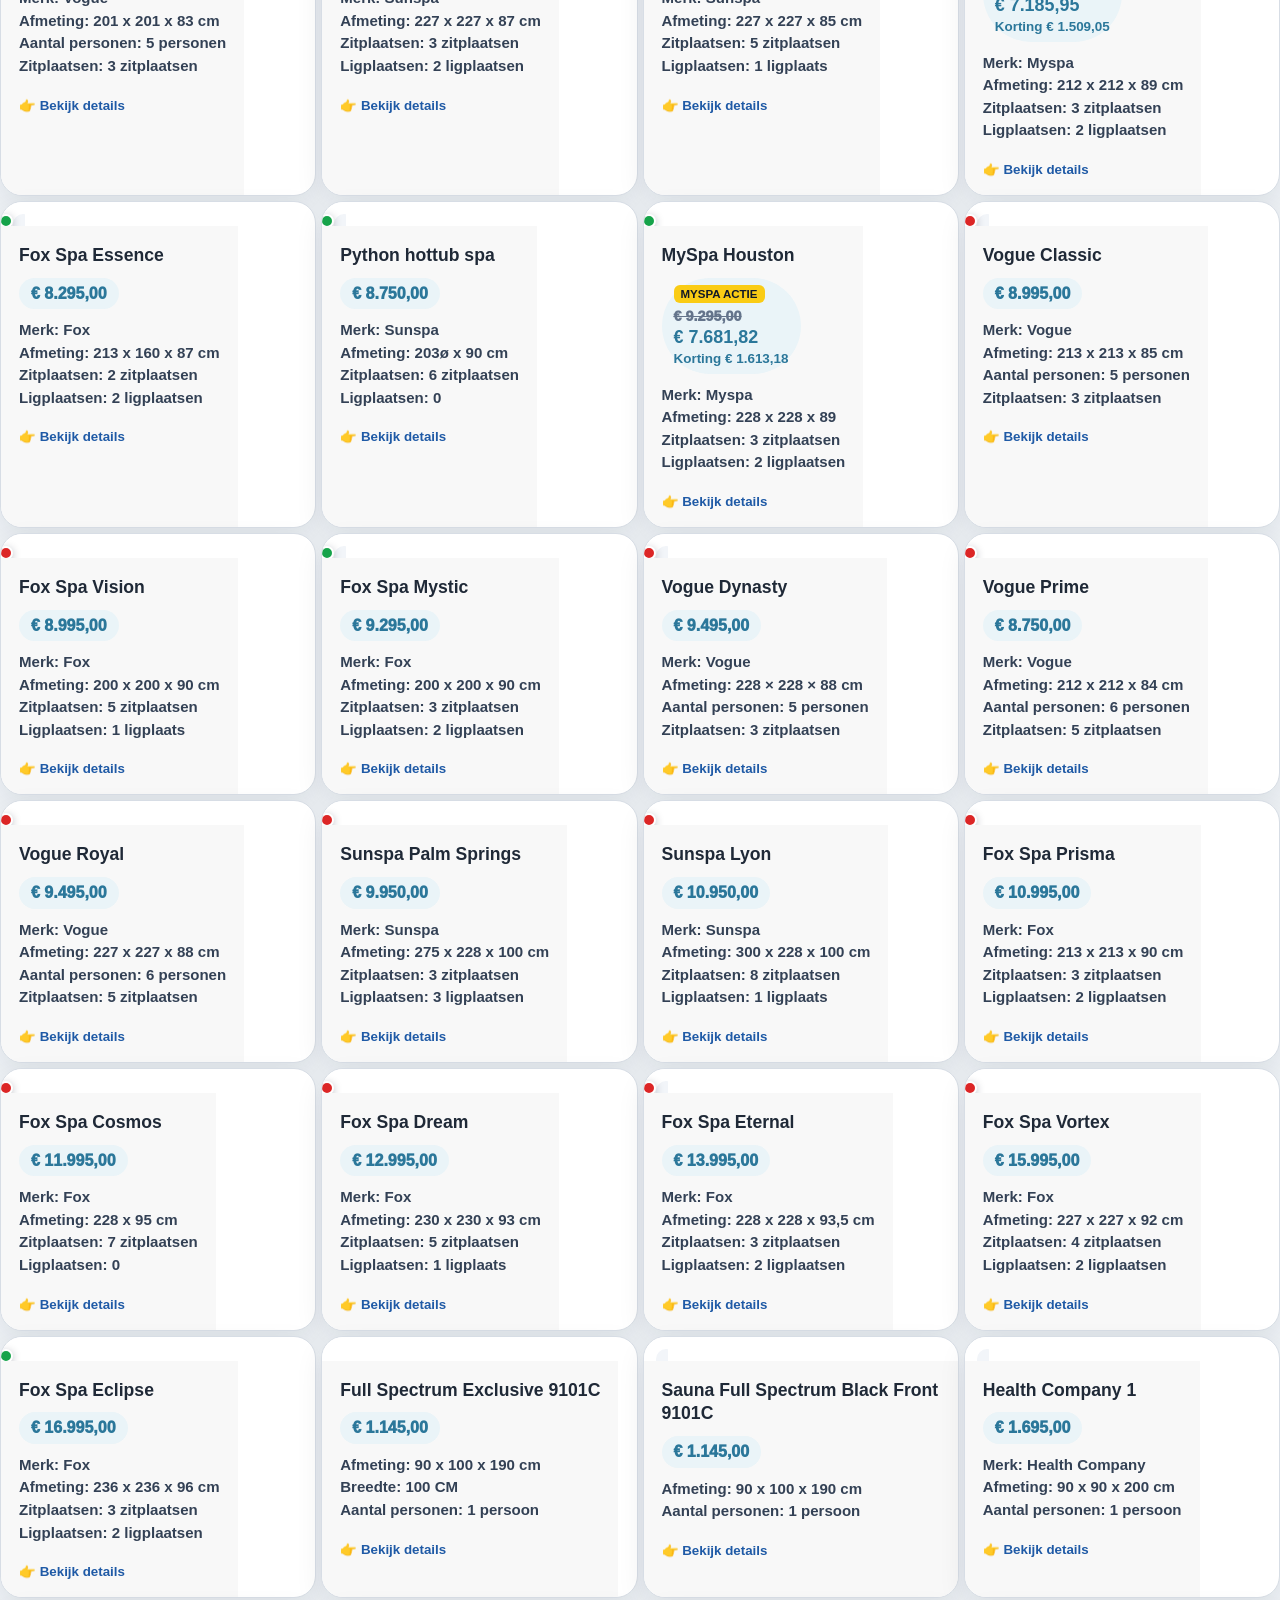
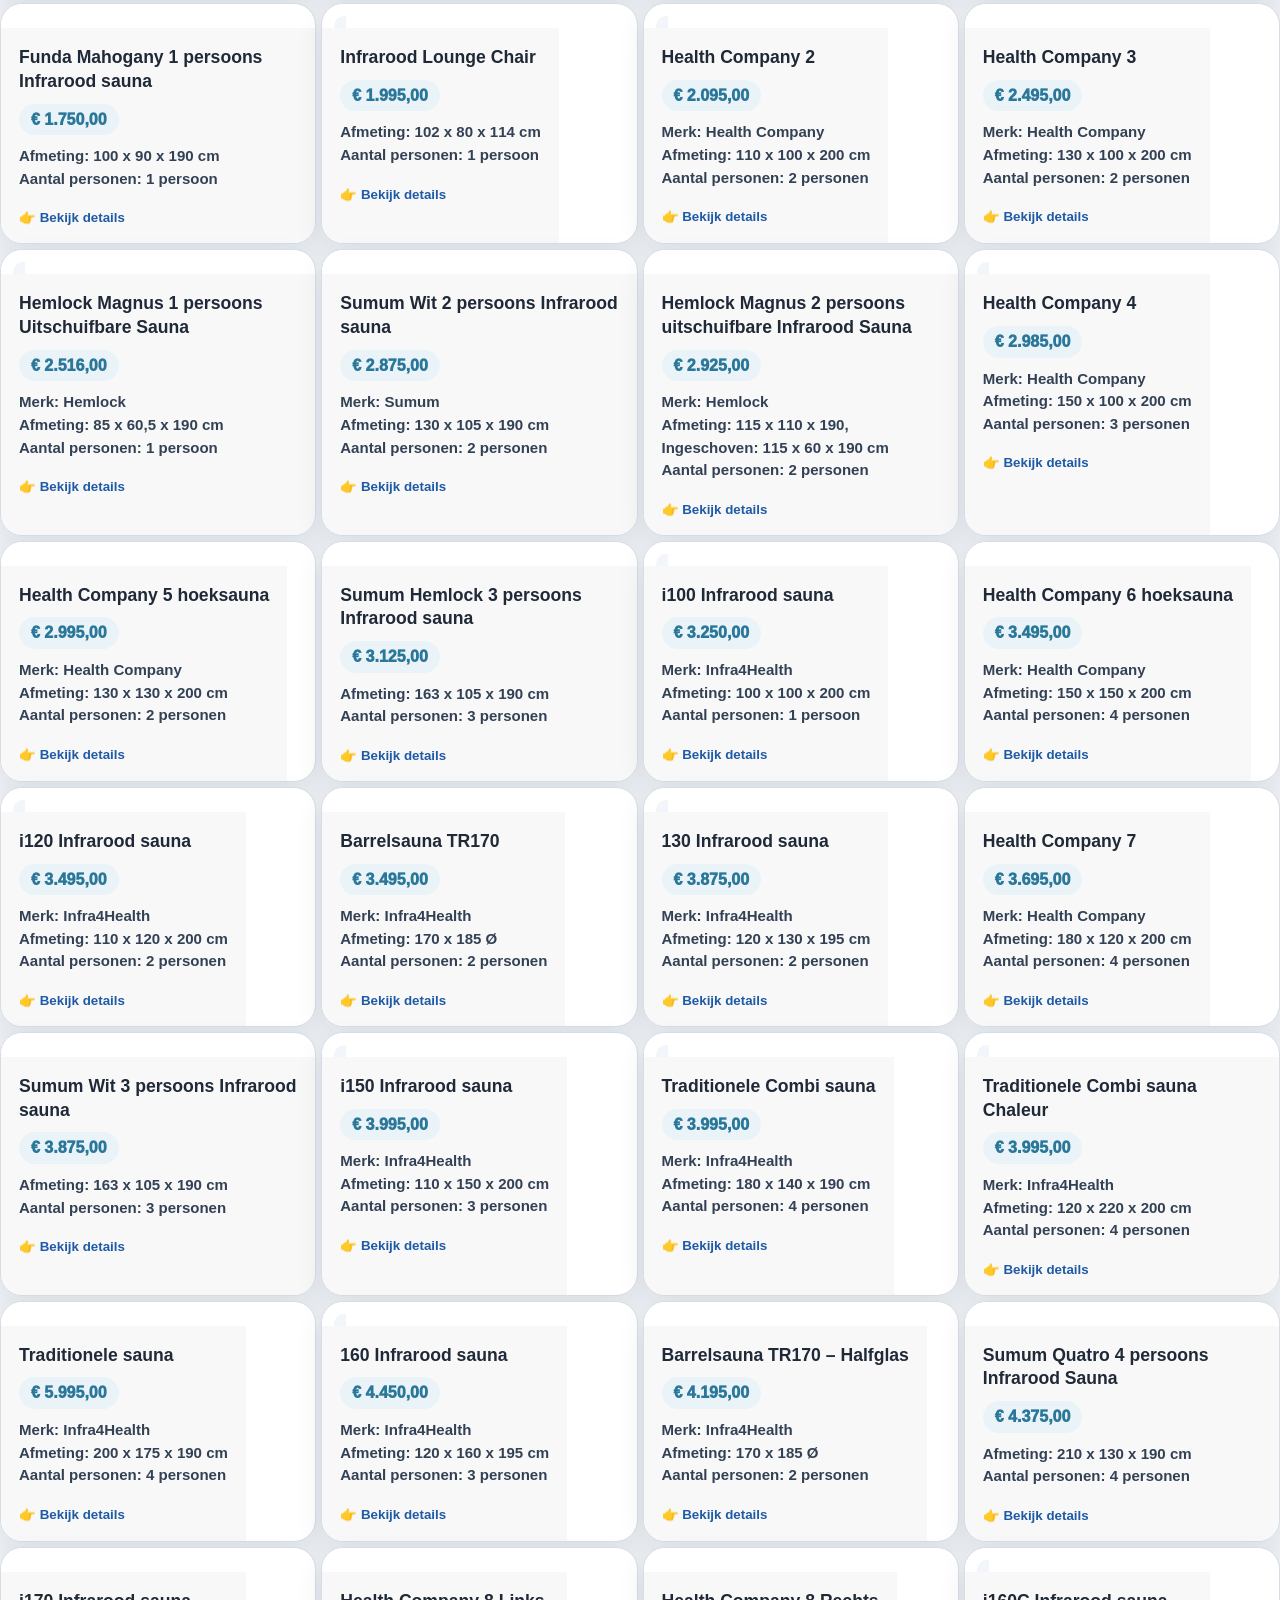
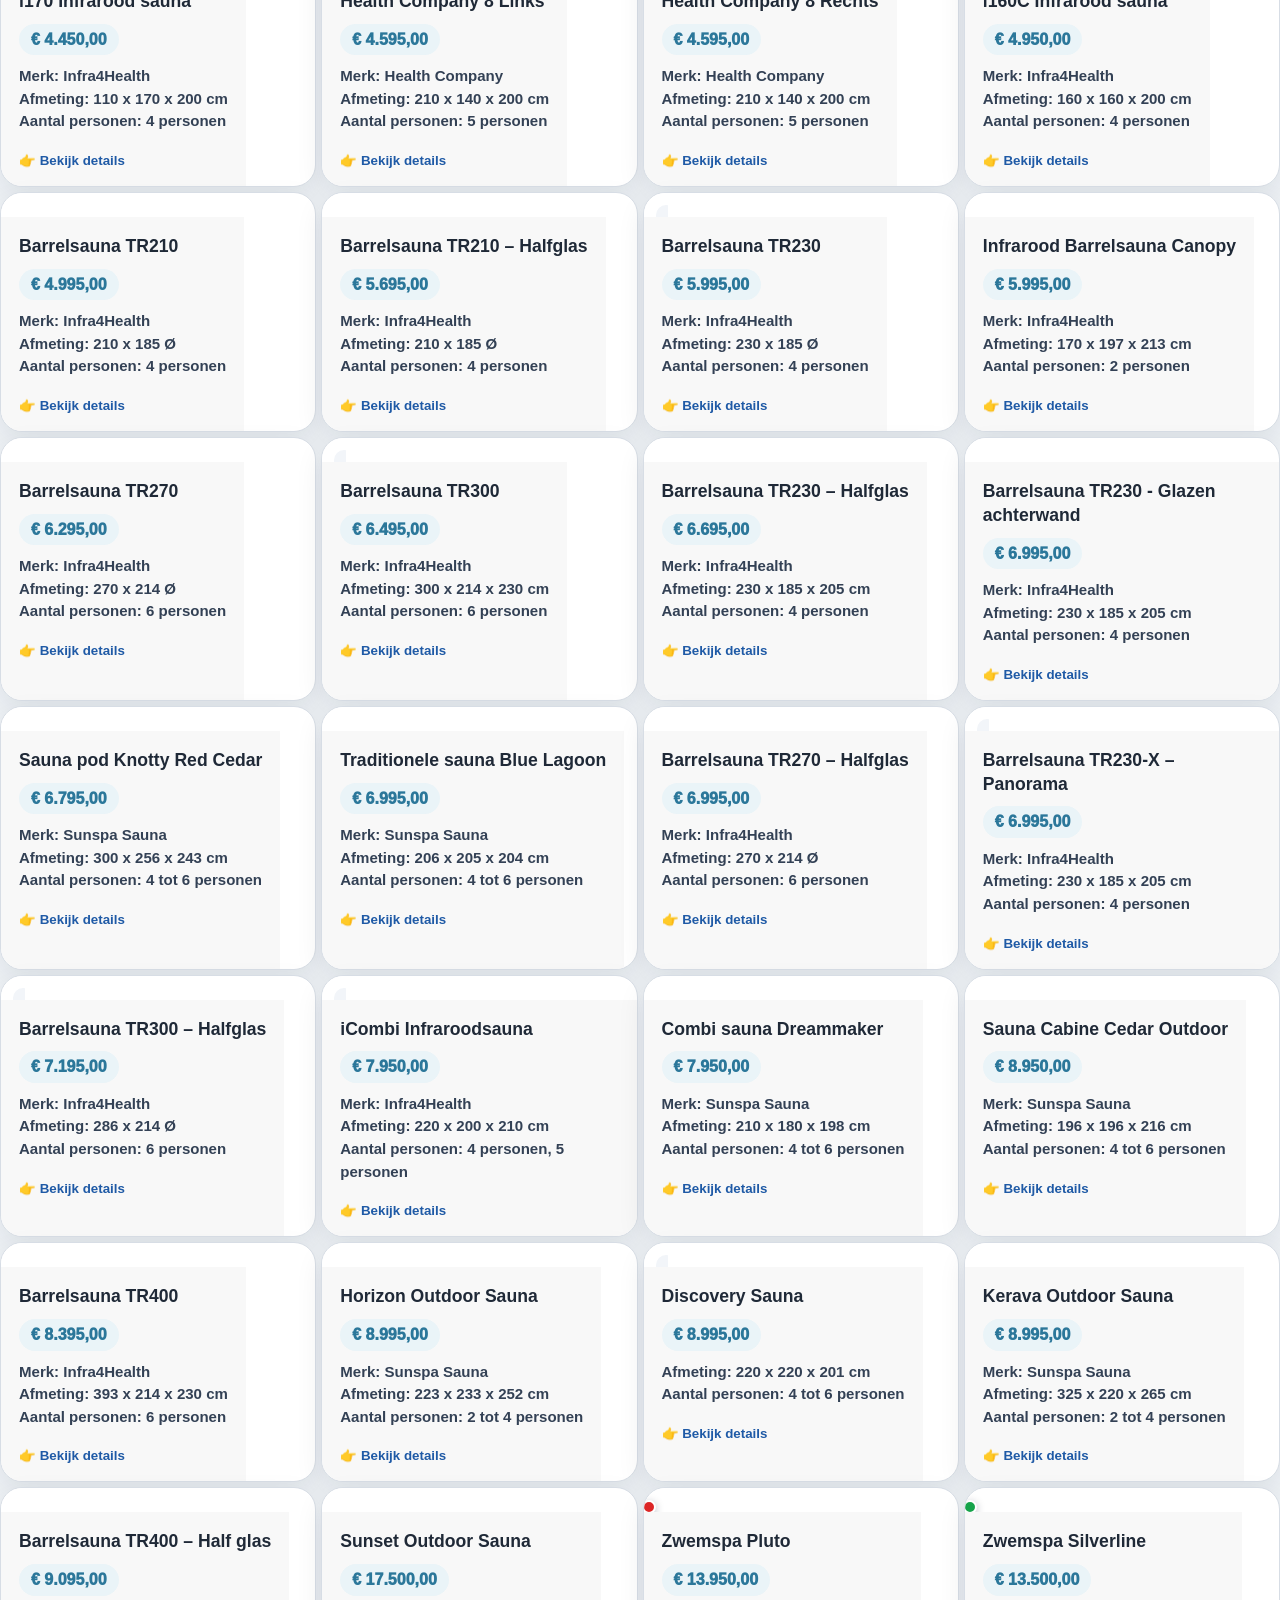
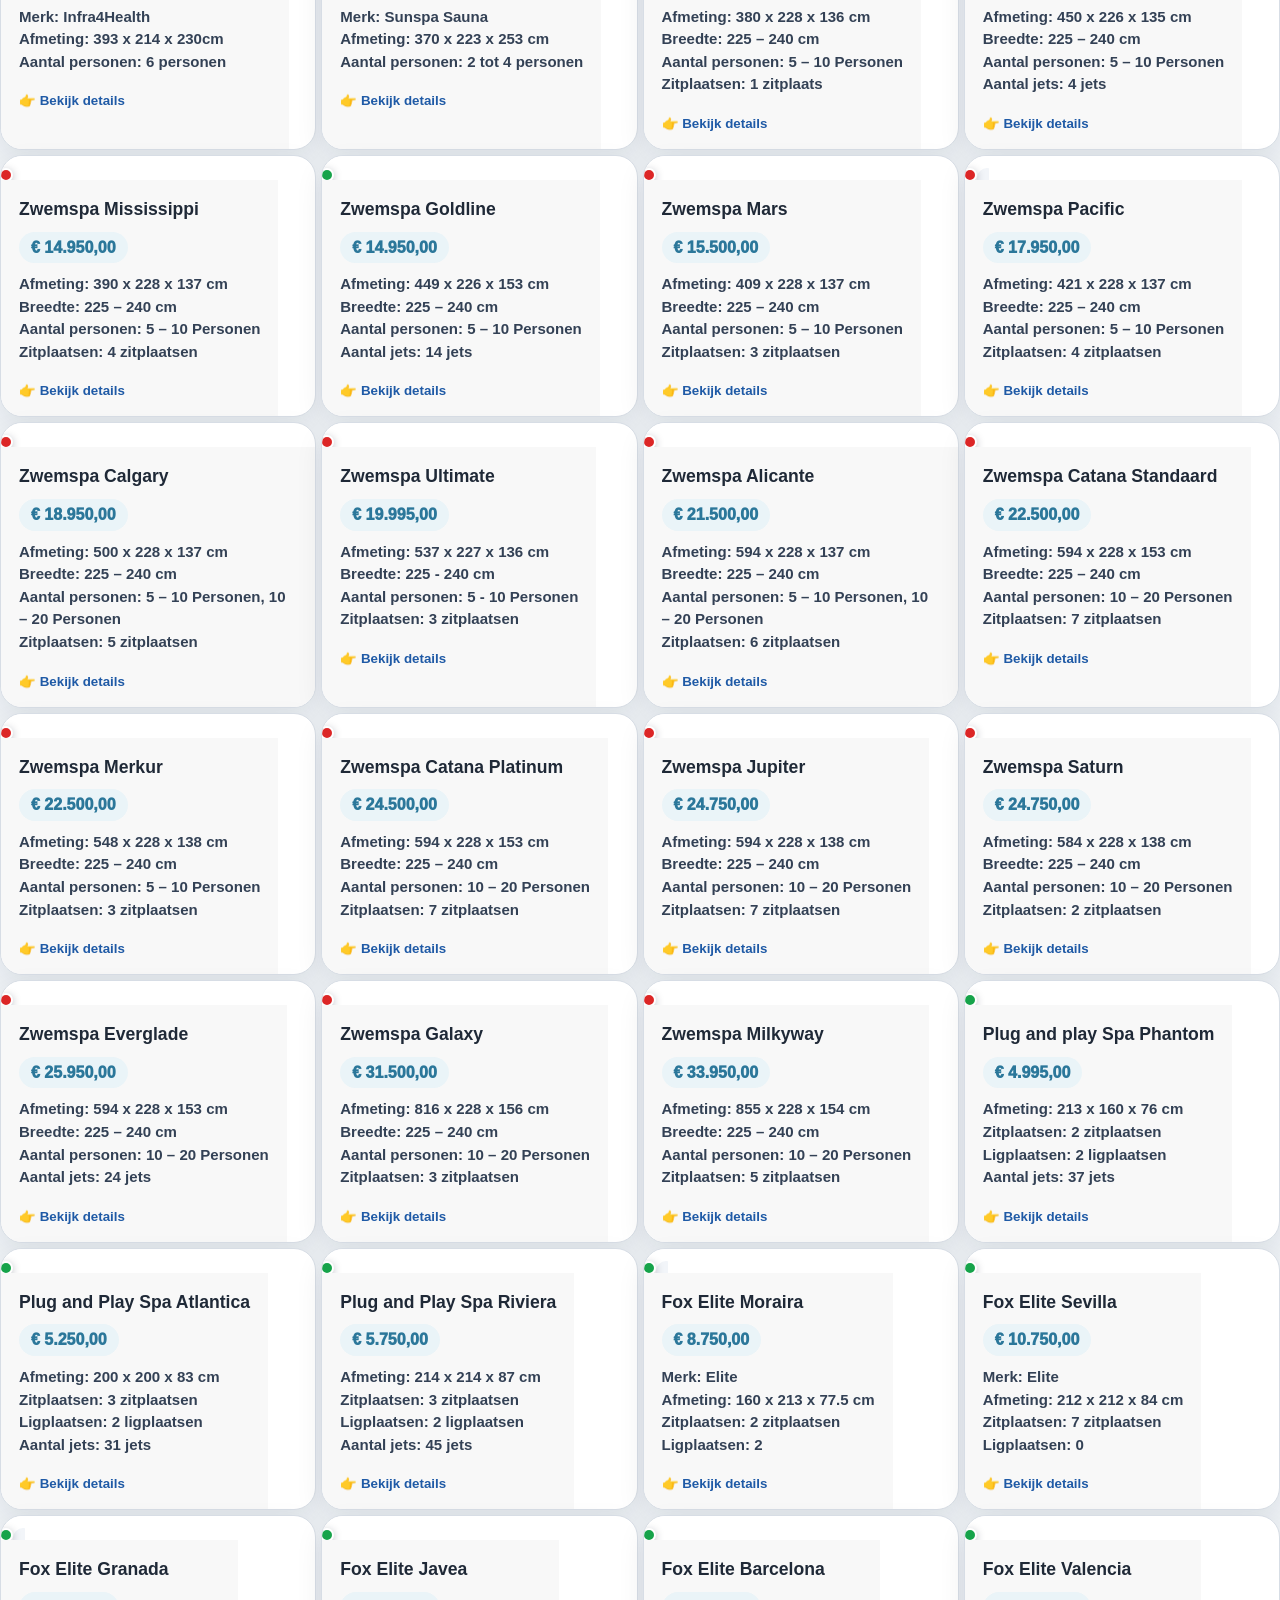
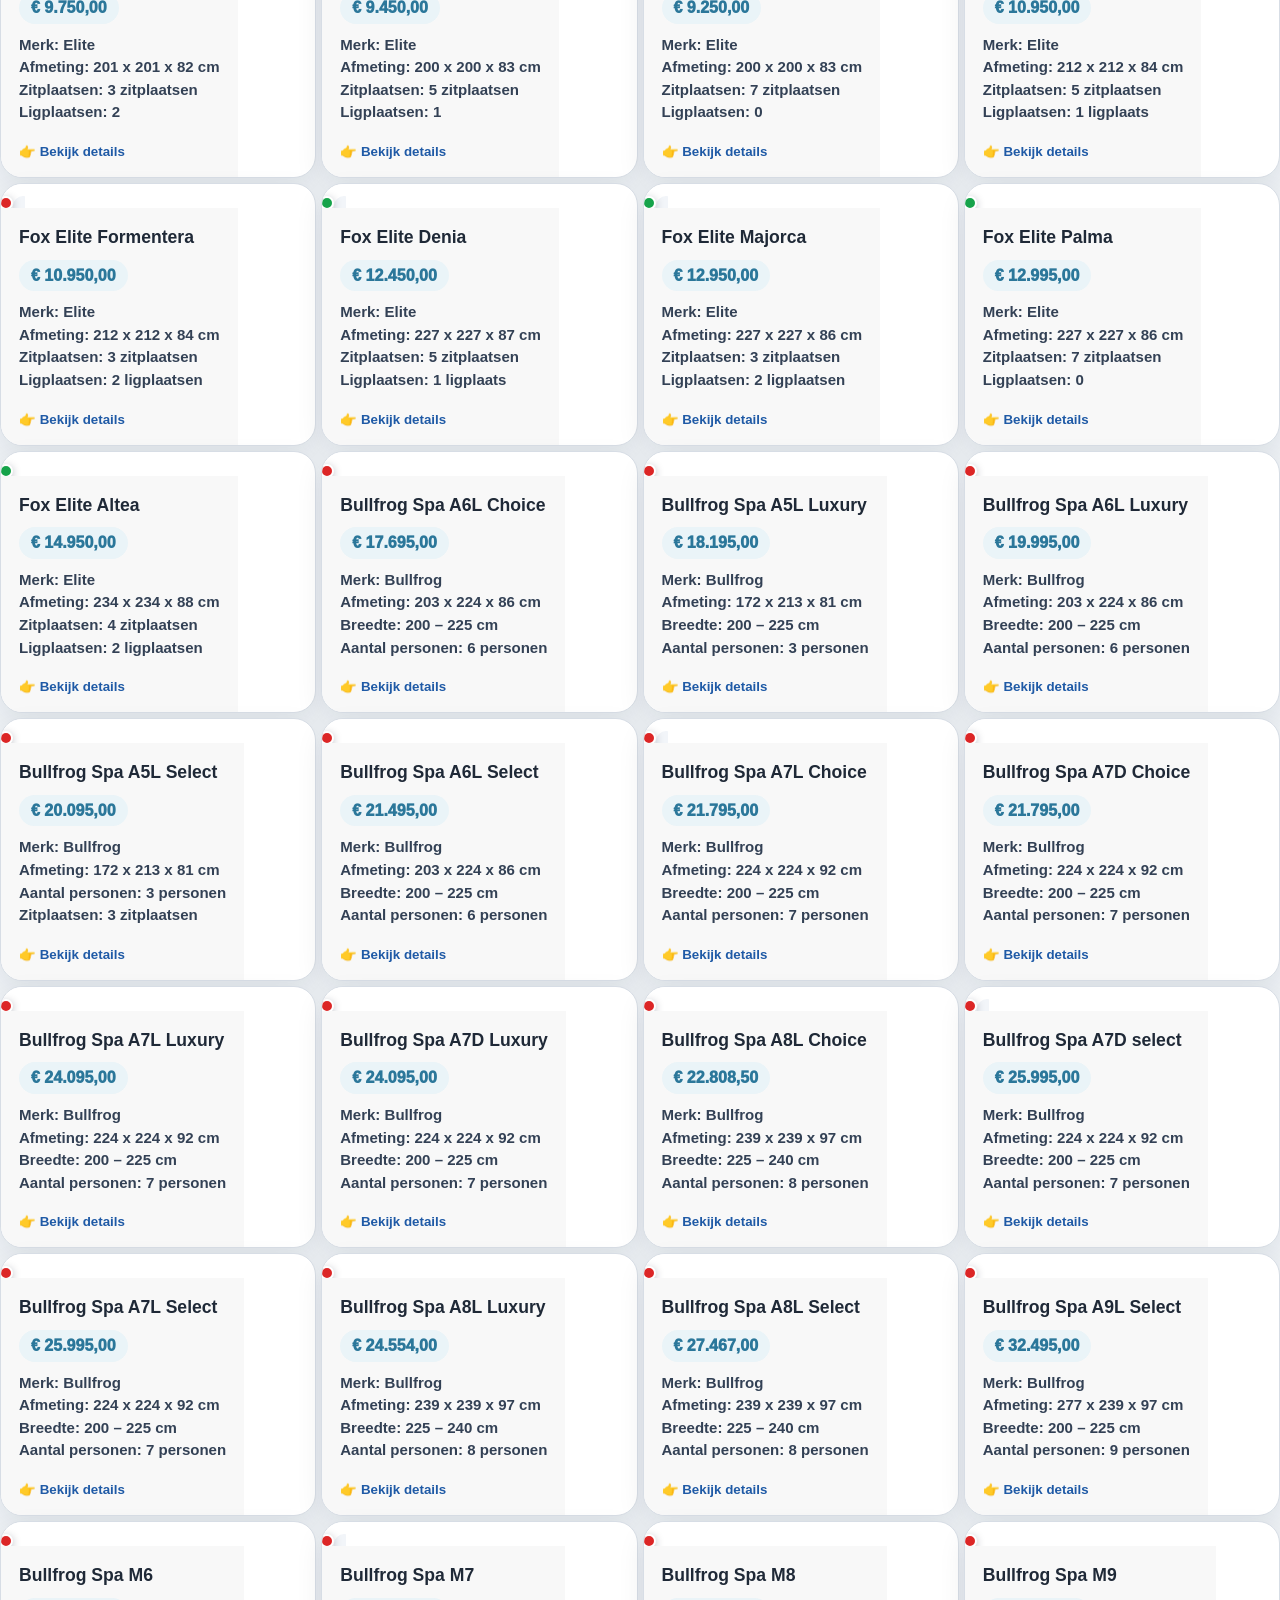
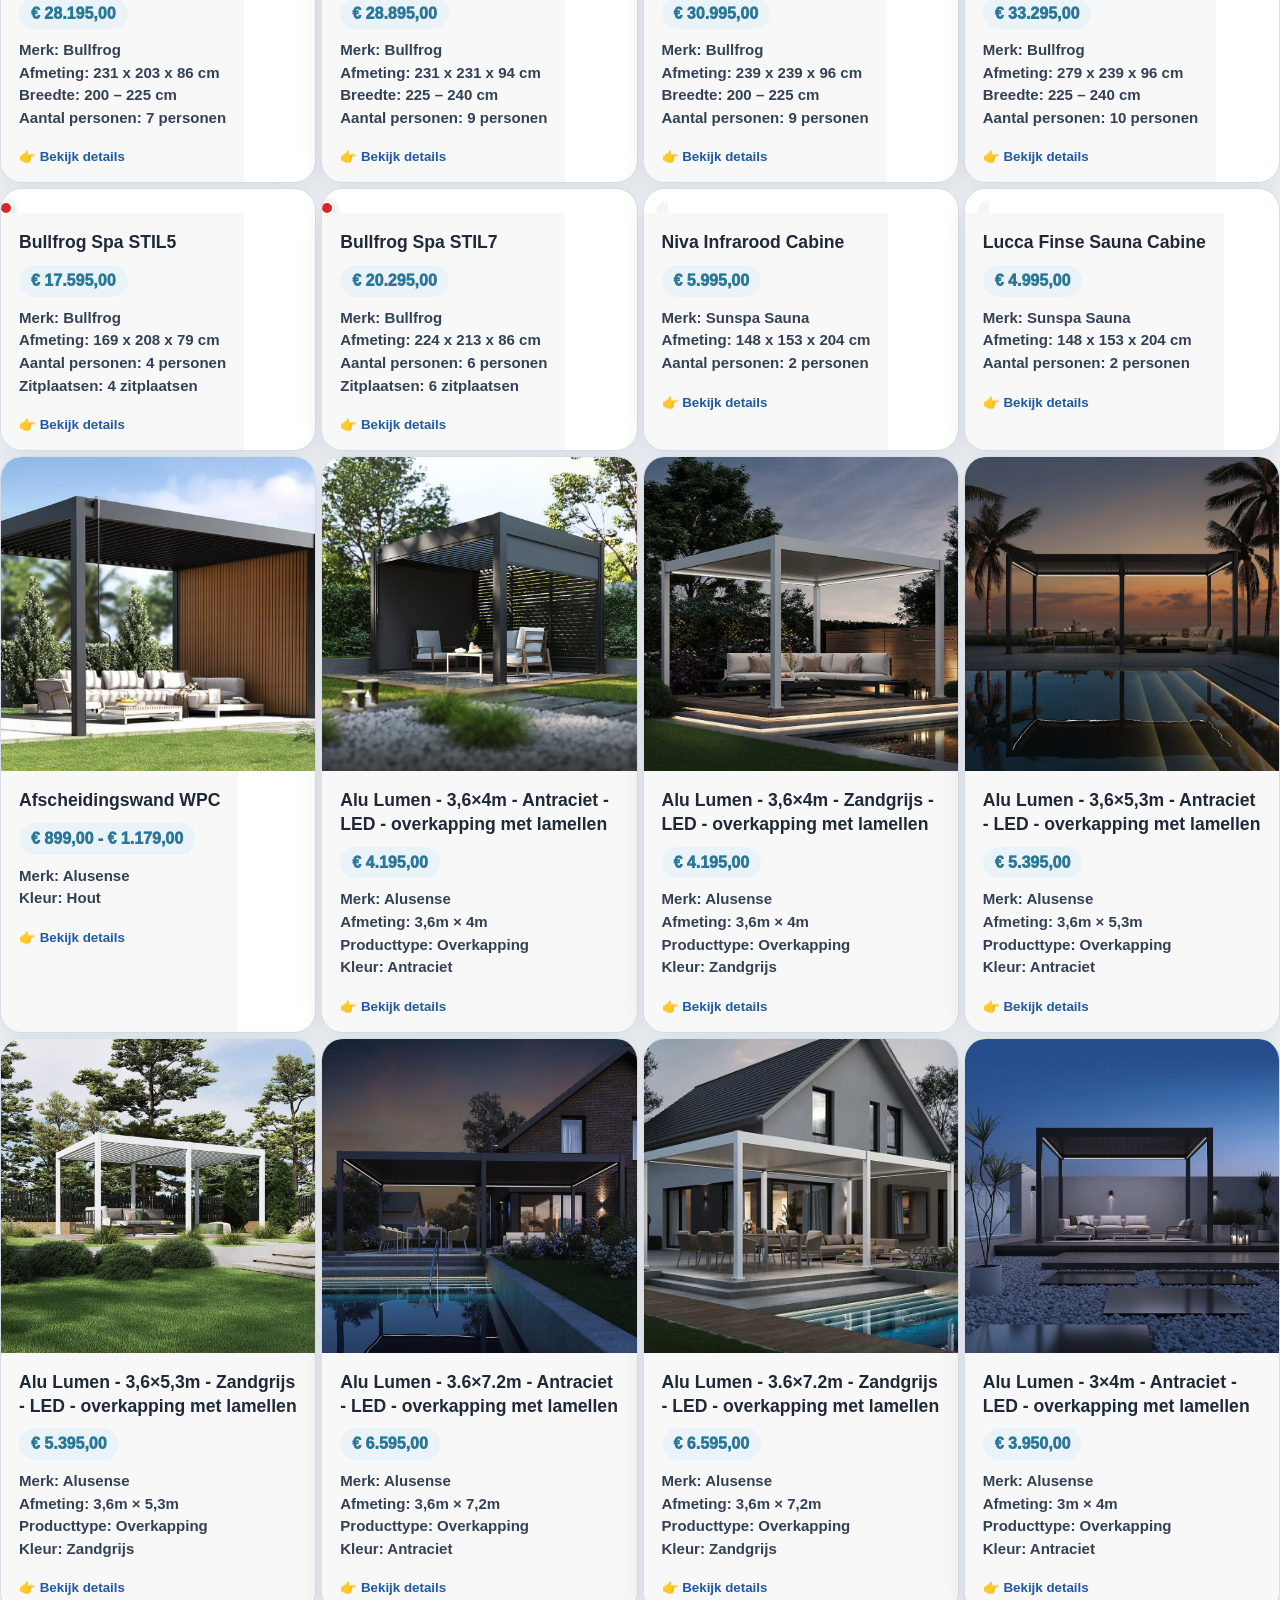
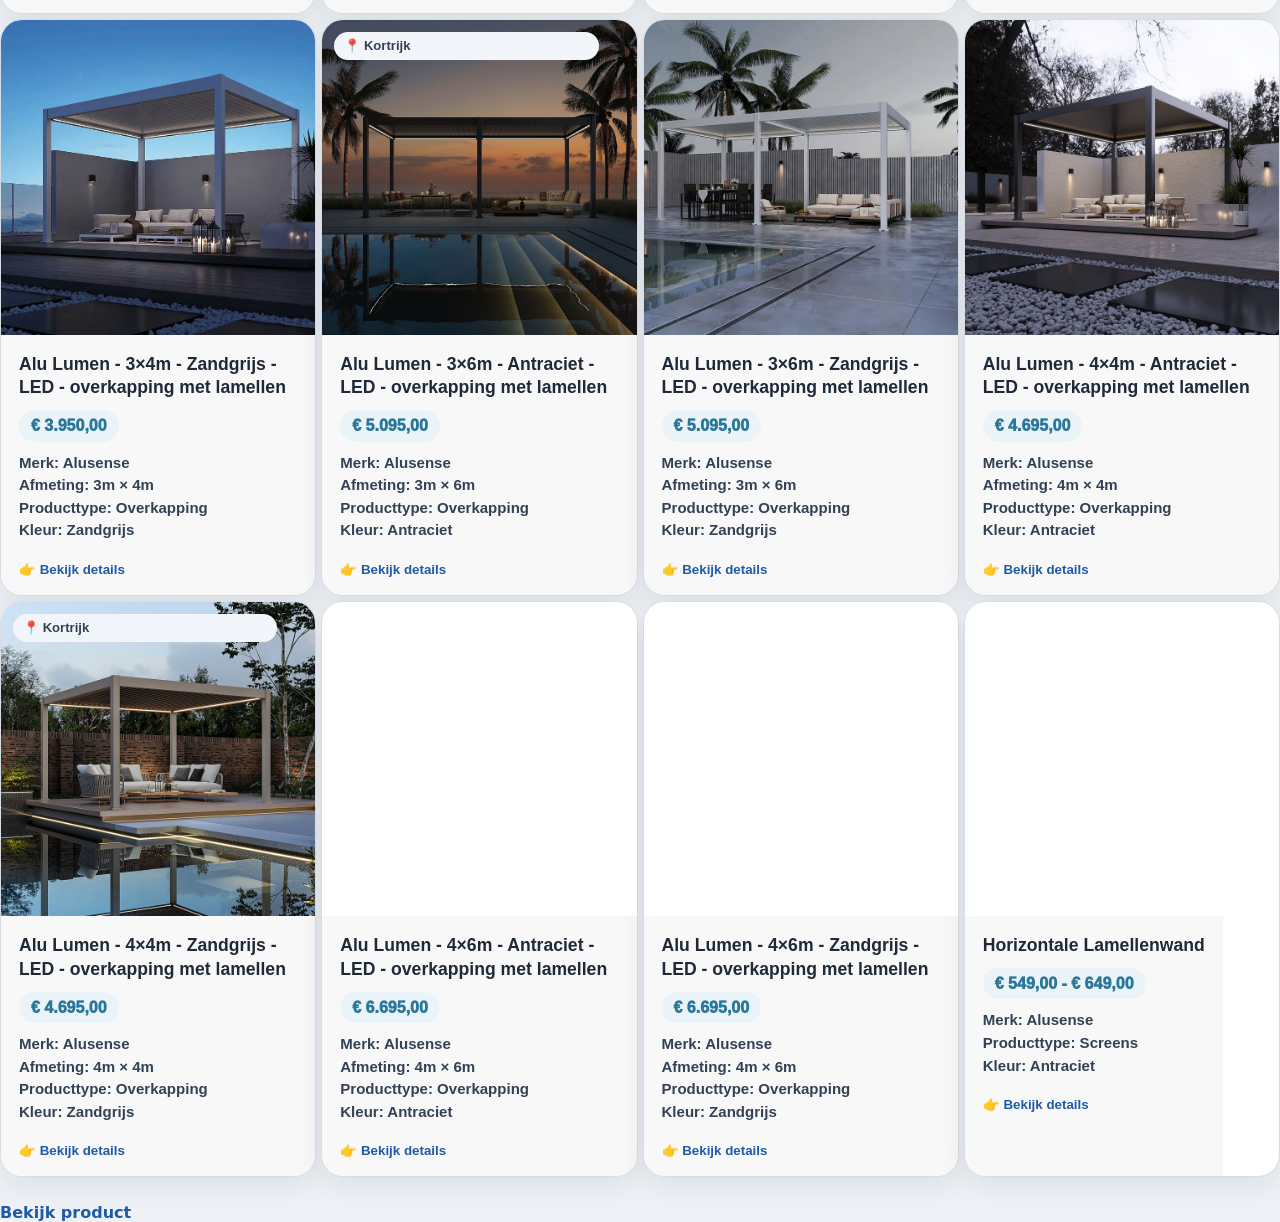
==== commit dd922a0b: "Toon voorraadstatus op spa kaarten" ====
--- a/index.html
+++ b/index.html
@@ -80,6 +80,7 @@
           <img class="card-img" alt="" loading="lazy" />
           <div class="badge" data-badge></div>
           <div class="badge badge-location" data-showroom></div>
+          <span class="stock-dot" data-stock-status role="img" hidden></span>
         </div>
 
         <div class="card-body">
@@ -96,6 +97,7 @@
 
   <script src="i18n.js?v=fr-20260621c"></script>
   <script src="mobile-menu.js"></script>
-  <script src="app.js?v=fr-20260621c"></script>
+  <script src="stock-status.js?v=20260829"></script>
+  <script src="app.js?v=stock-dot-20260829"></script>
 </body>
 </html>
--- a/styles.css
+++ b/styles.css
@@ -1706,6 +1706,34 @@
   right: 12px;
 }
 
+.stock-dot {
+  position: absolute;
+  top: 12px;
+  right: 12px;
+  z-index: 3;
+  width: 14px;
+  height: 14px;
+  border: 2px solid #ffffff;
+  border-radius: 999px;
+  box-shadow: 0 2px 8px rgba(15, 23, 42, 0.28);
+}
+
+.stock-dot[hidden] {
+  display: none;
+}
+
+.stock-dot--available {
+  background: #16a34a;
+}
+
+.stock-dot--unavailable {
+  background: #dc2626;
+}
+
+.card-imgwrap .badge-location {
+  right: 38px;
+}
+
 .chips {
   display: flex;
   flex-wrap: wrap;
@@ -1908,6 +1936,15 @@
   .badge-location {
     top: 8px;
     right: 8px;
+  }
+
+  .stock-dot {
+    top: 8px;
+    right: 8px;
+  }
+
+  .card-imgwrap .badge-location {
+    right: 34px;
   }
 
   .modal-head {
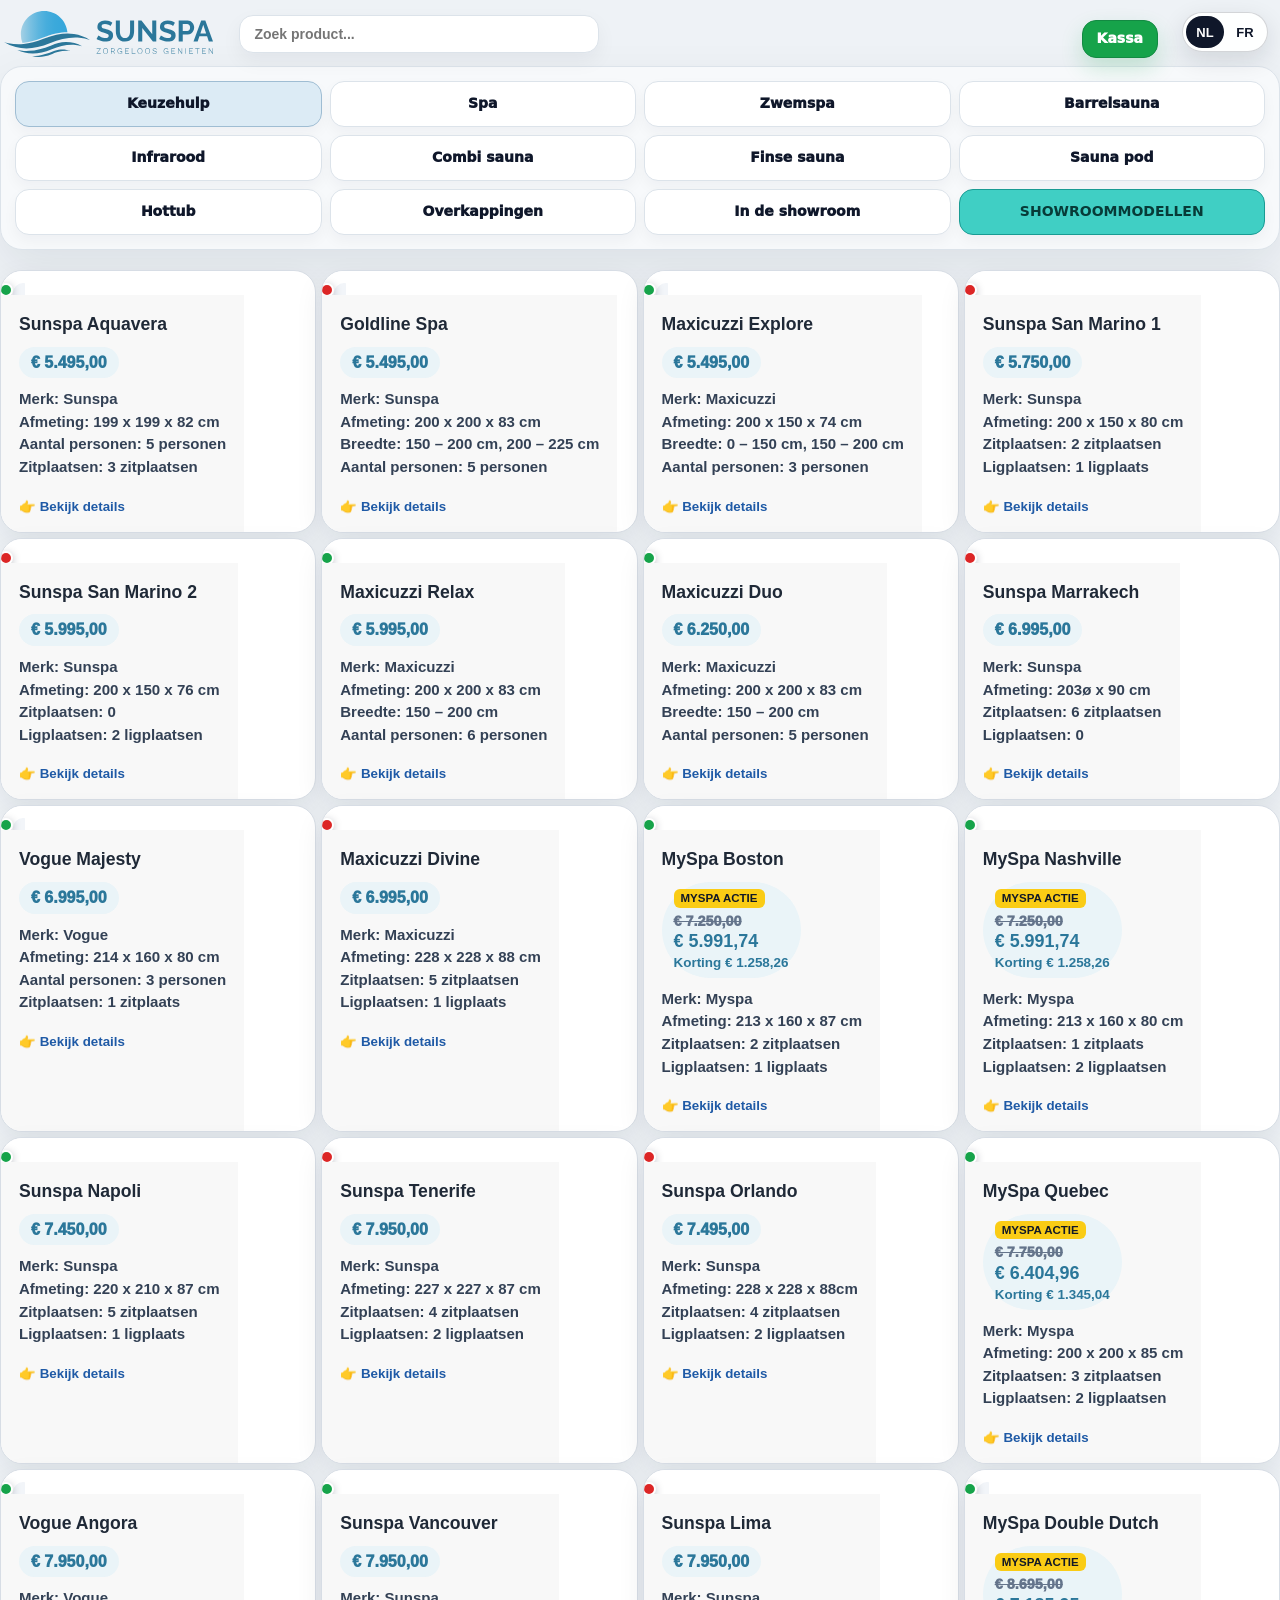
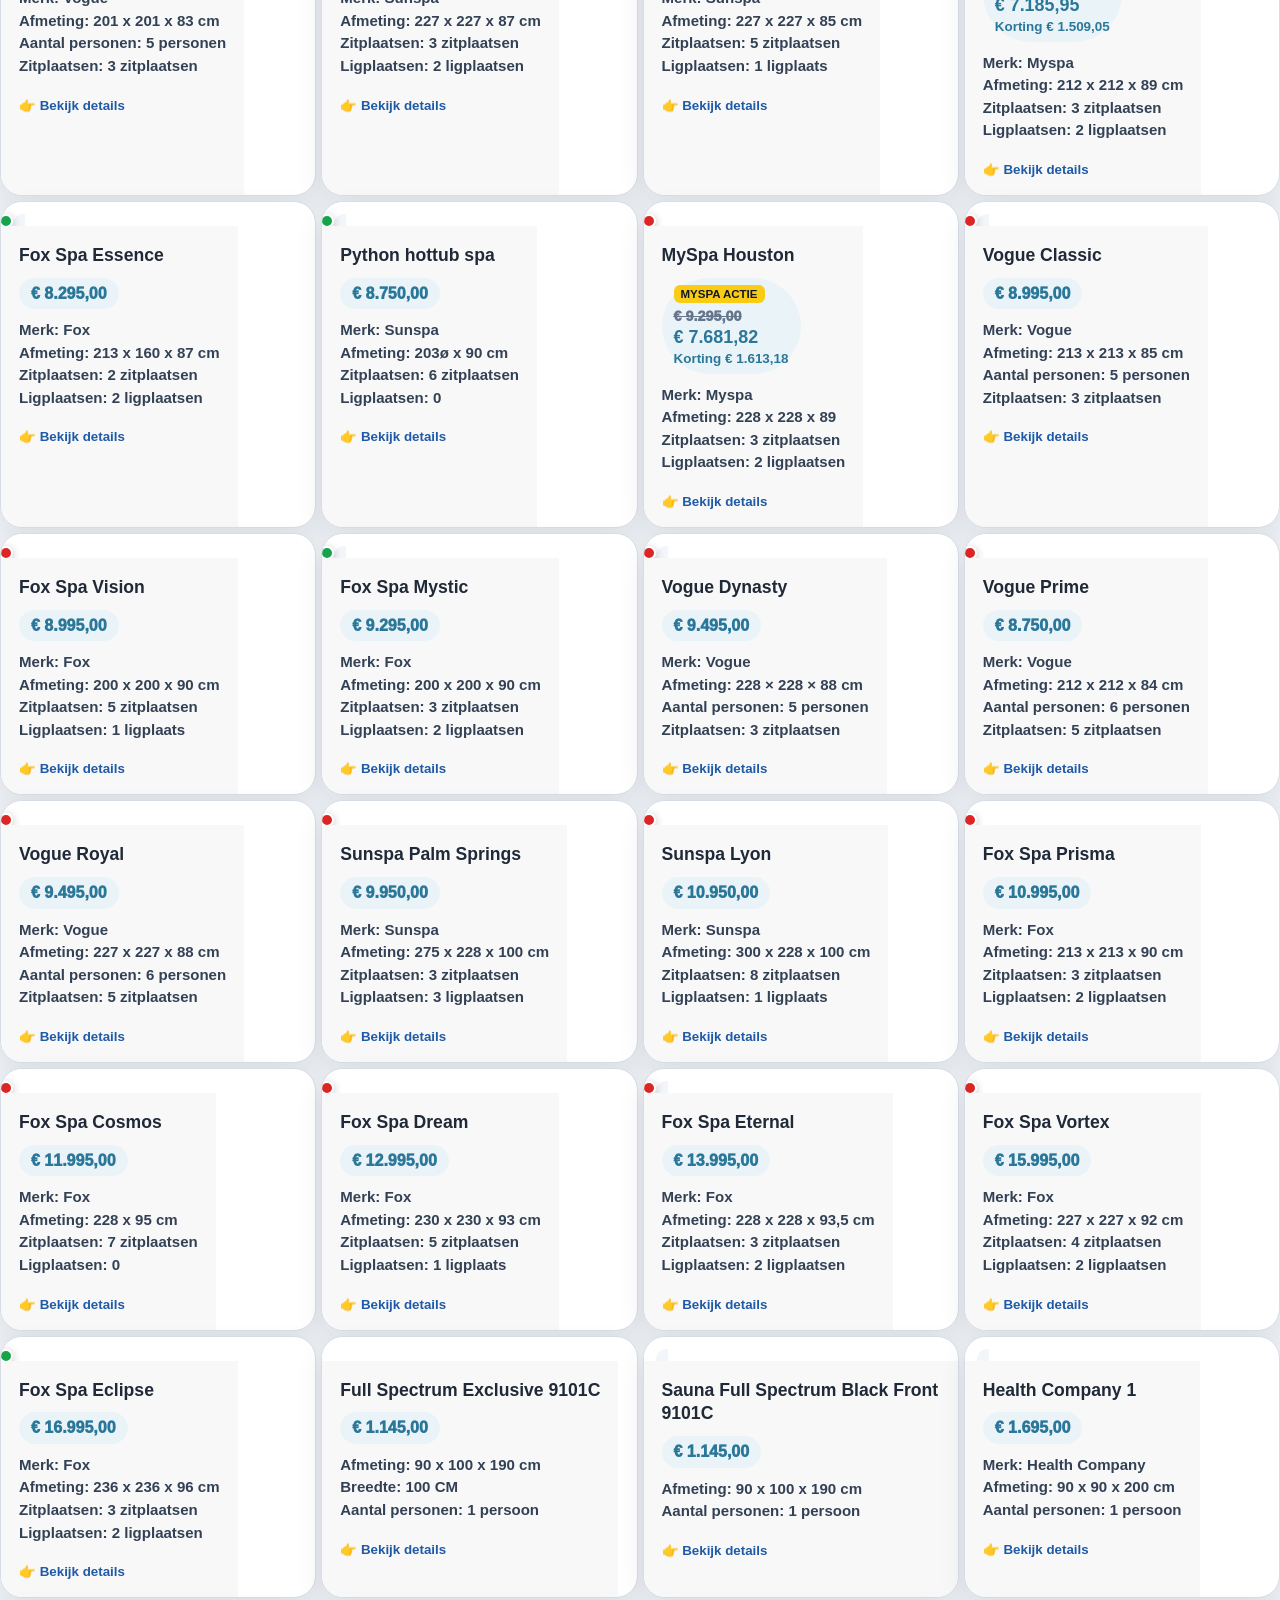
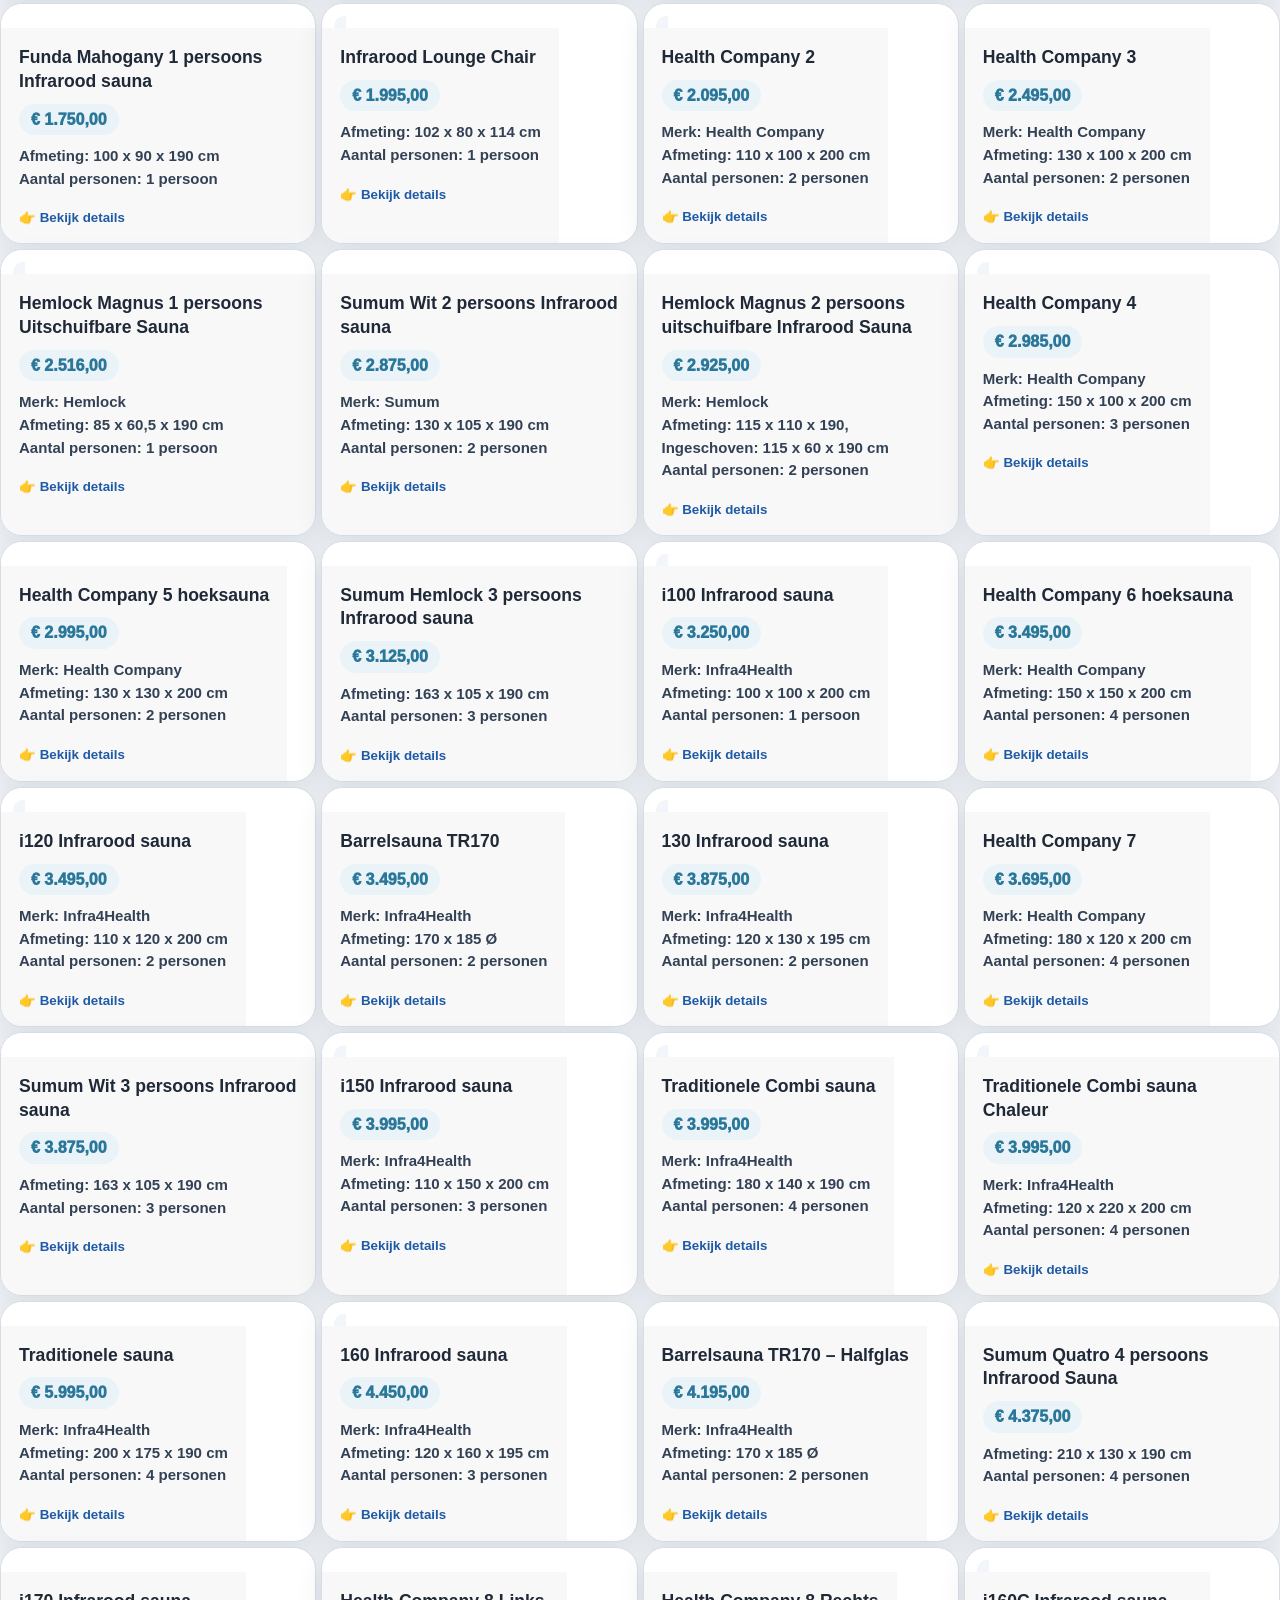
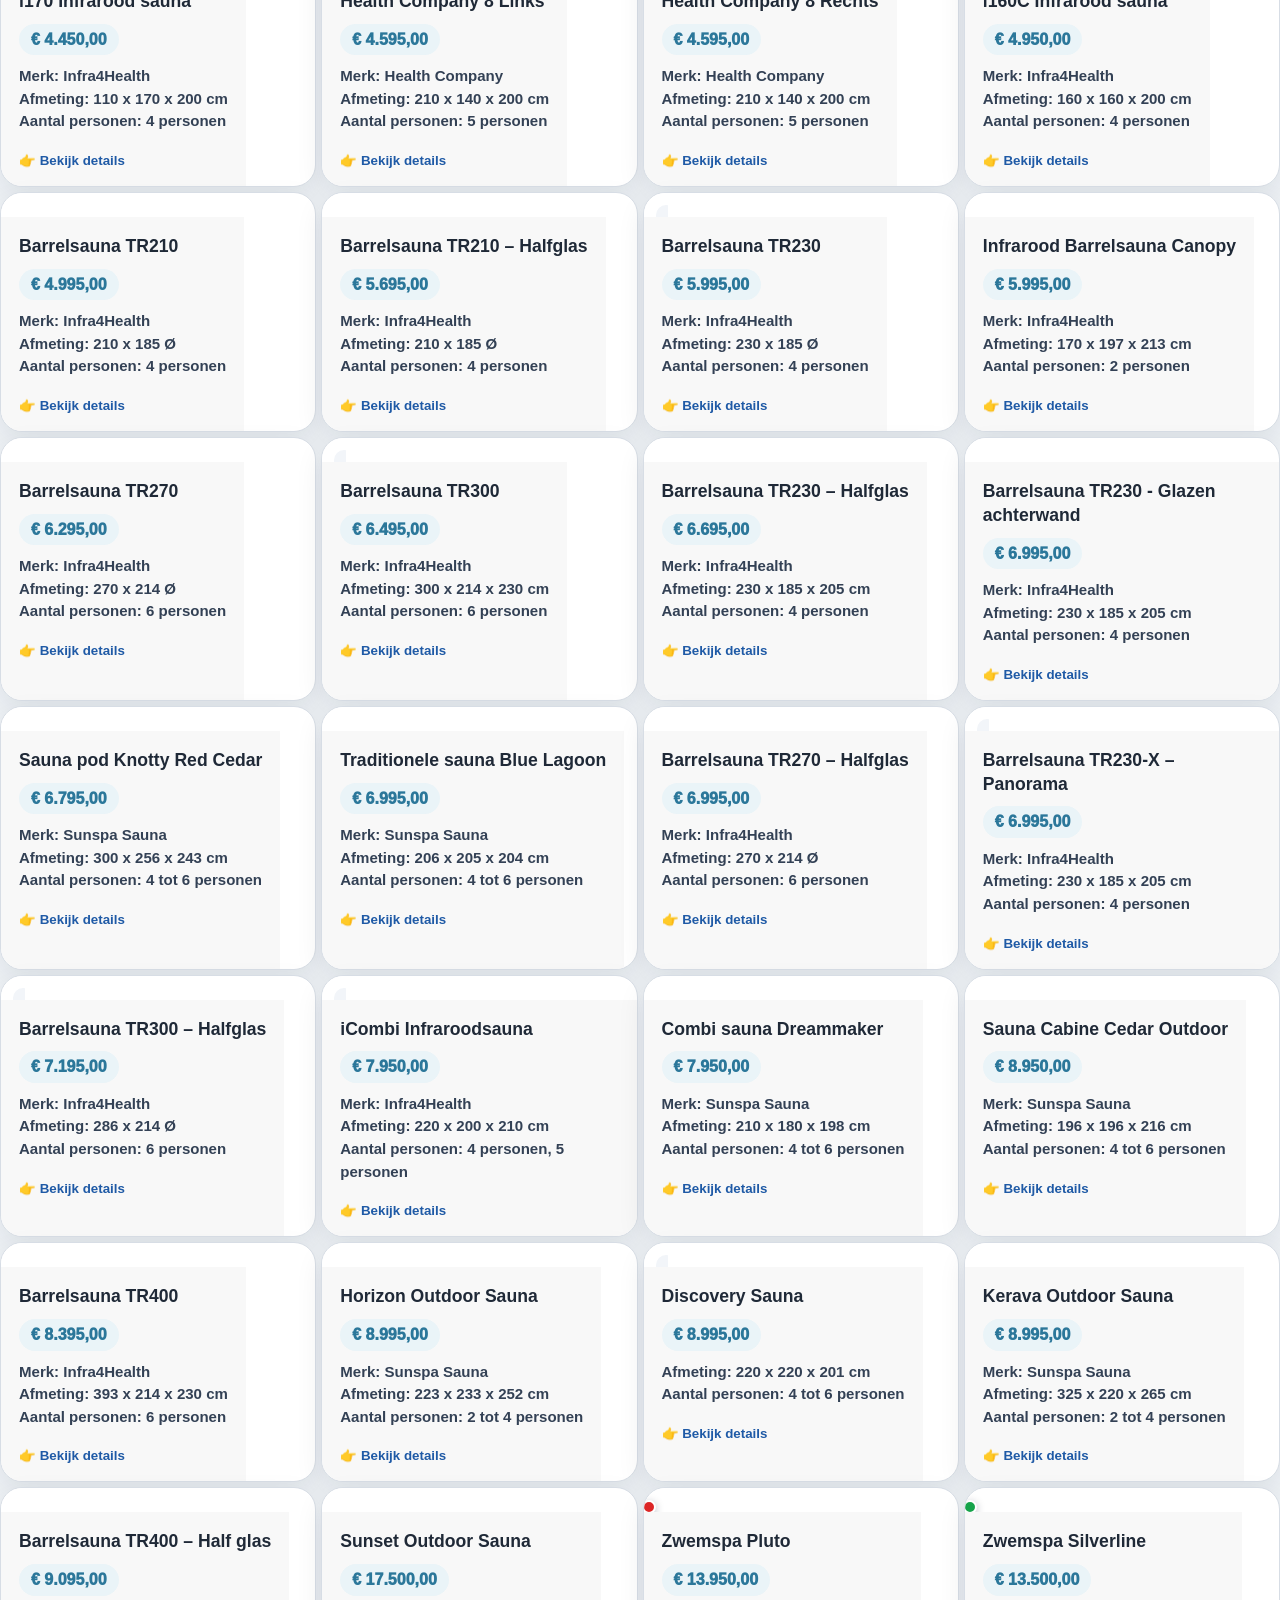
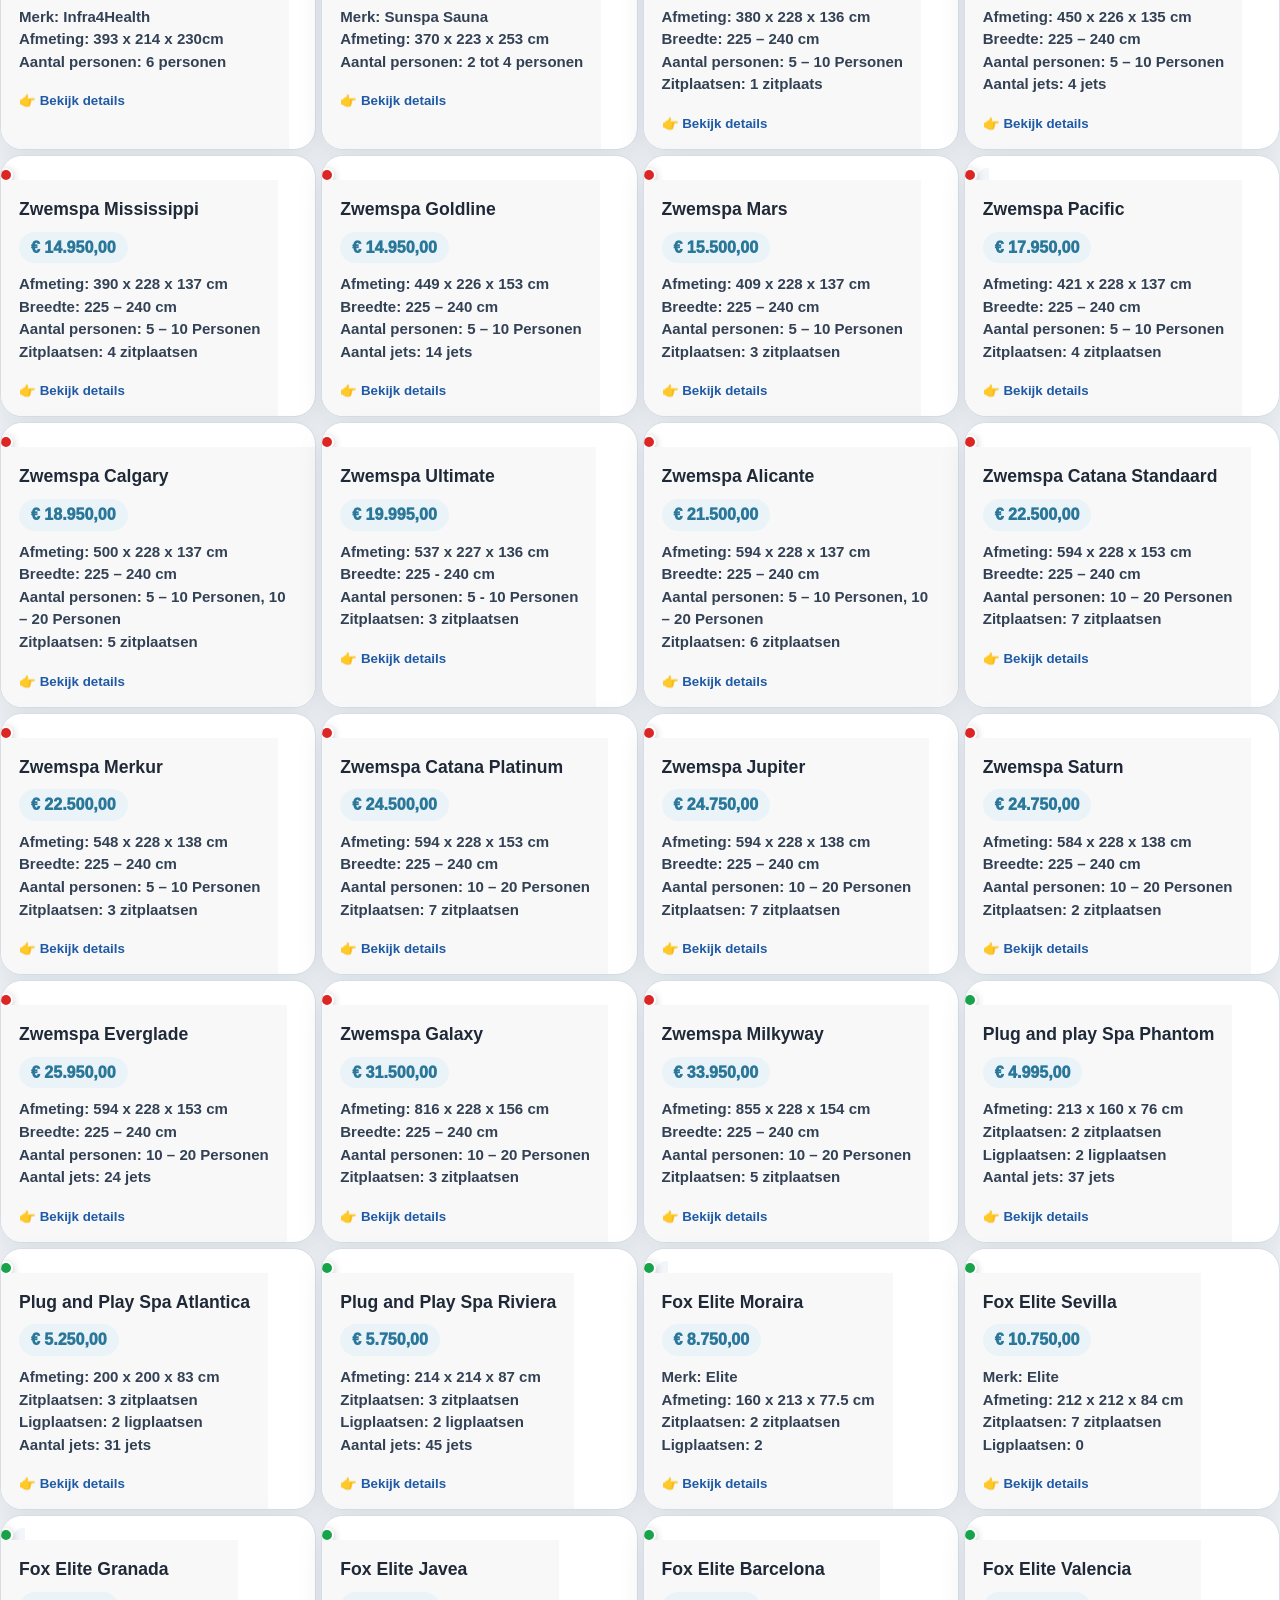
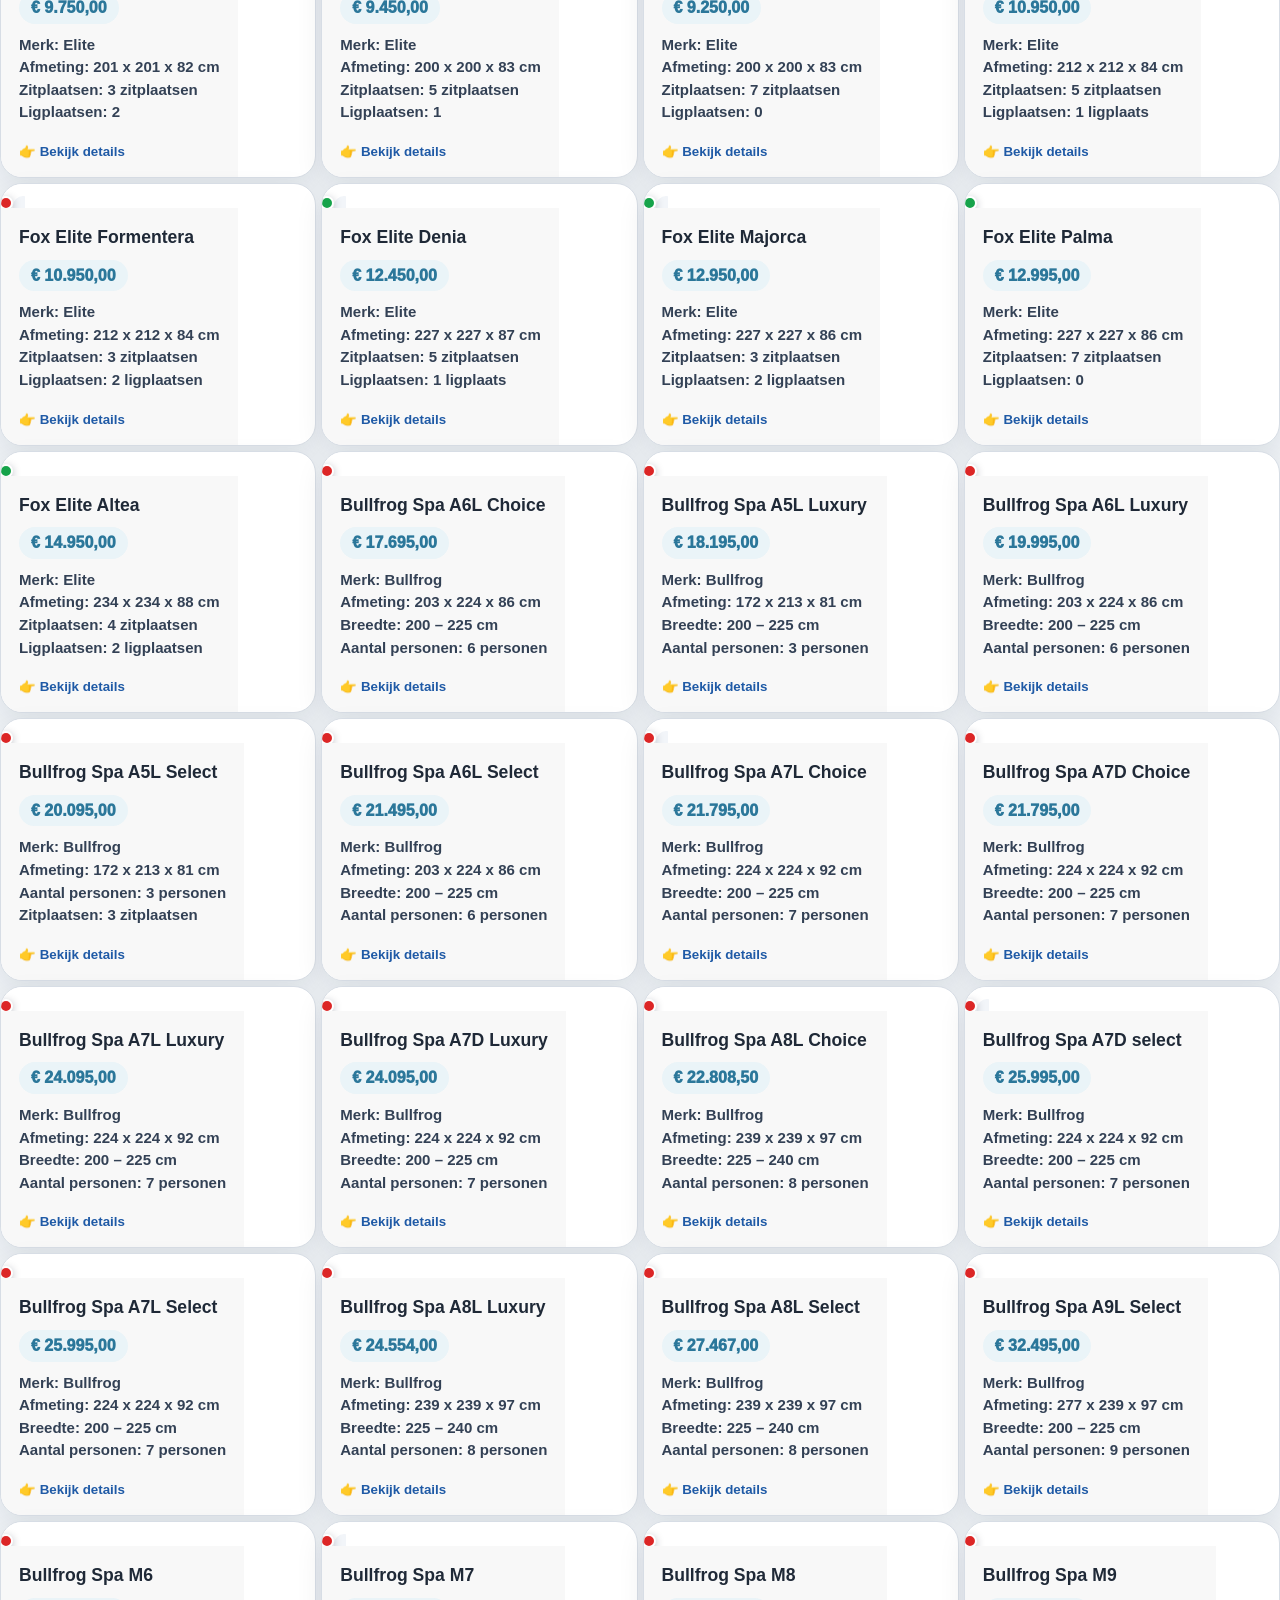
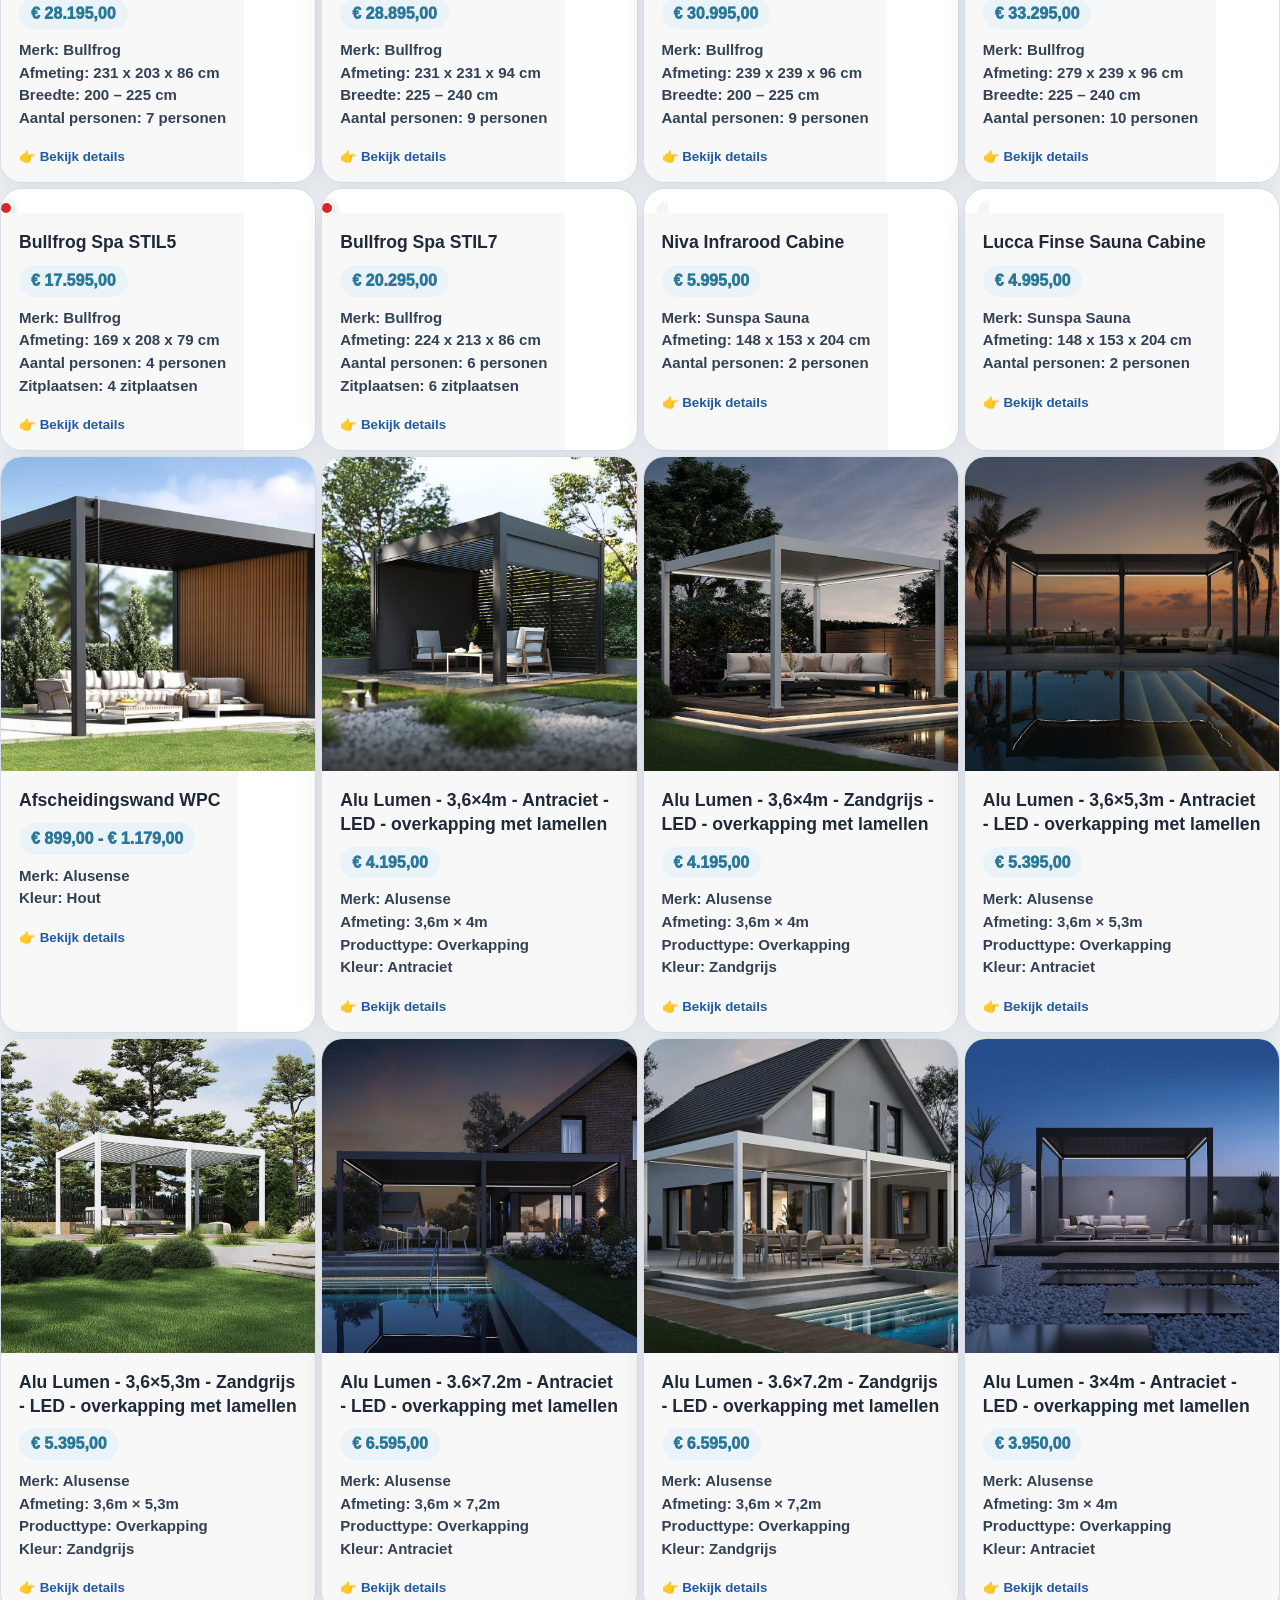
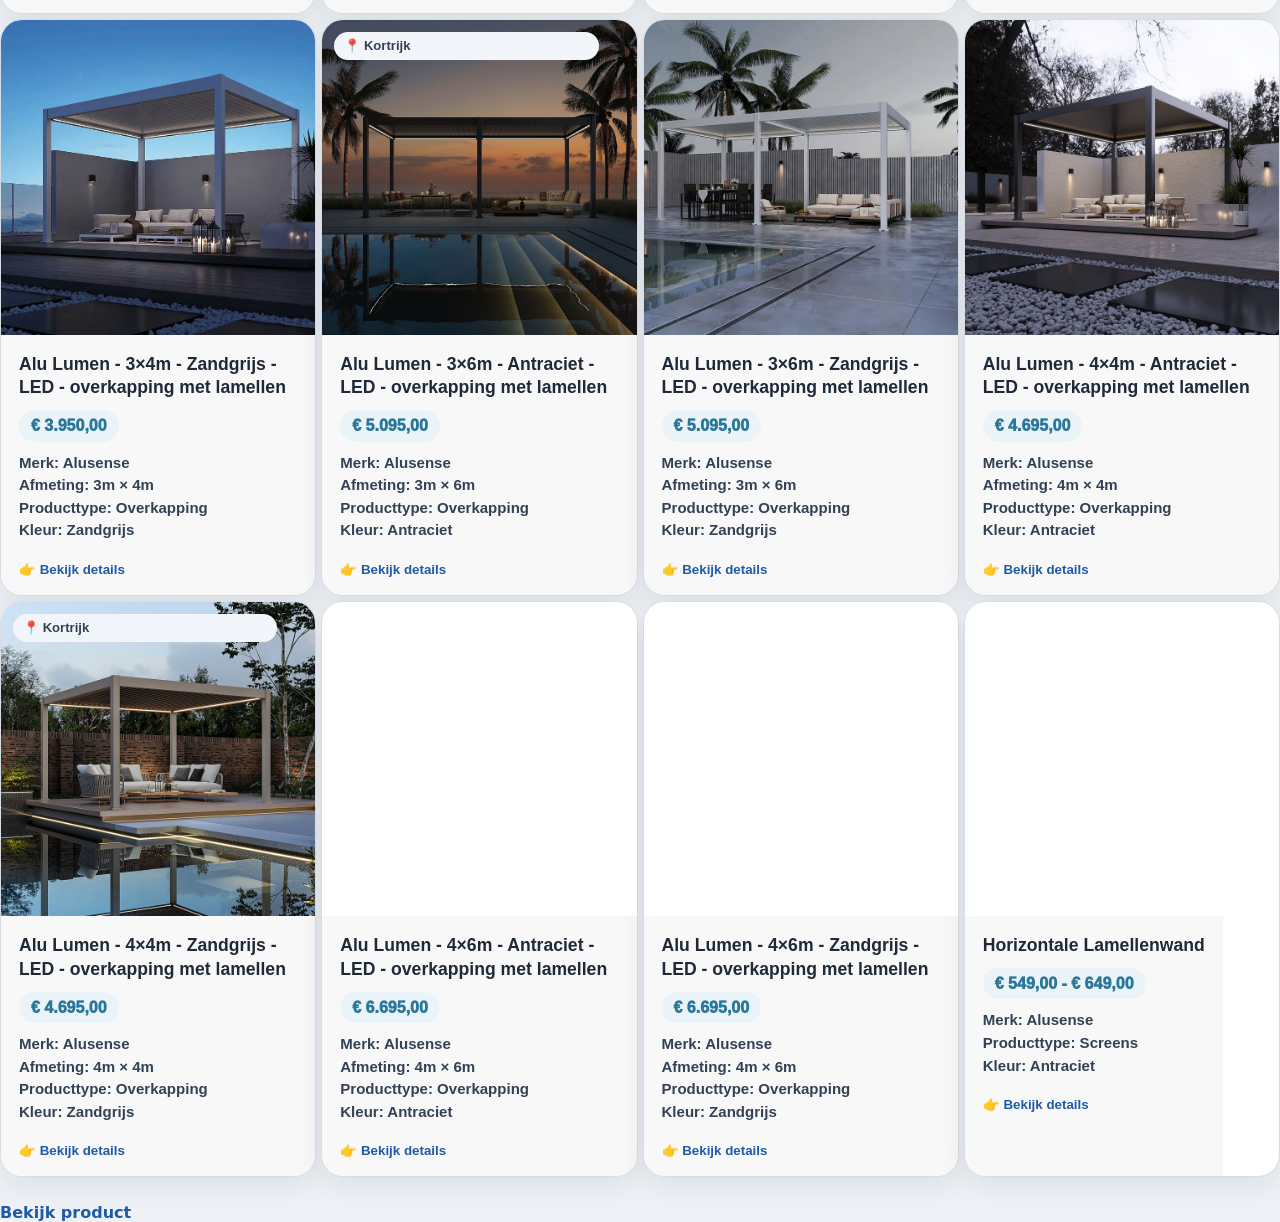
==== commit 18f6dd4b: "Voeg vaste Bullfrog showroompakketten toe met turquoise navigatie M7 Gent: Solitude / Ebony, totaal " ====
--- a/index.html
+++ b/index.html
@@ -5,7 +5,7 @@
   <meta name="viewport" content="width=device-width, user-scalable=no" />
   <title>Sunspa Catalogus</title>
   <link rel="stylesheet" href="styles.css" />
-  <link rel="stylesheet" href="showroom-menu.css" />
+  <link rel="stylesheet" href="showroom-menu.css?v=showroom-20260911" />
   <link rel="icon" type="image/svg+xml" href="logo.svg" /> 
 </head>
 
@@ -42,7 +42,7 @@
             <a href="hottub.html" class="category-link">Hottub</a>
             <a href="category.html?type=overkappingen" class="category-link" data-category-link="overkappingen">Overkappingen</a>
             <a href="category.html?showroom=all" class="category-link">In de showroom</a>
-            <a href="actie.html" class="category-link">Onze acties</a>
+            <a href="actie.html" class="category-link menu-showroom-models">SHOWROOMMODELLEN</a>
           </div>
         </nav>
       </div>
@@ -95,7 +95,7 @@
 
   <div class="card-cta">Bekijk product</div>
 
-  <script src="i18n.js?v=fr-20260621c"></script>
+  <script src="i18n.js?v=showroom-20260911"></script>
   <script src="mobile-menu.js"></script>
   <script src="stock-status.js?v=20260829"></script>
   <script src="app.js?v=stock-dot-20260829"></script>
--- a/showroom-menu.css
+++ b/showroom-menu.css
@@ -433,3 +433,15 @@
     flex-direction:column;
   }
 }
+
+body.showroom-menu-proposal .category-link.menu-showroom-models {
+  background: #40cfc4;
+  border-color: #199b93;
+  color: #073b38;
+  font-weight: 800;
+}
+body.showroom-menu-proposal .category-link.menu-showroom-models:hover,
+body.showroom-menu-proposal .category-link.menu-showroom-models:focus-visible {
+  background: #2bbbb0;
+  color: #073b38;
+}
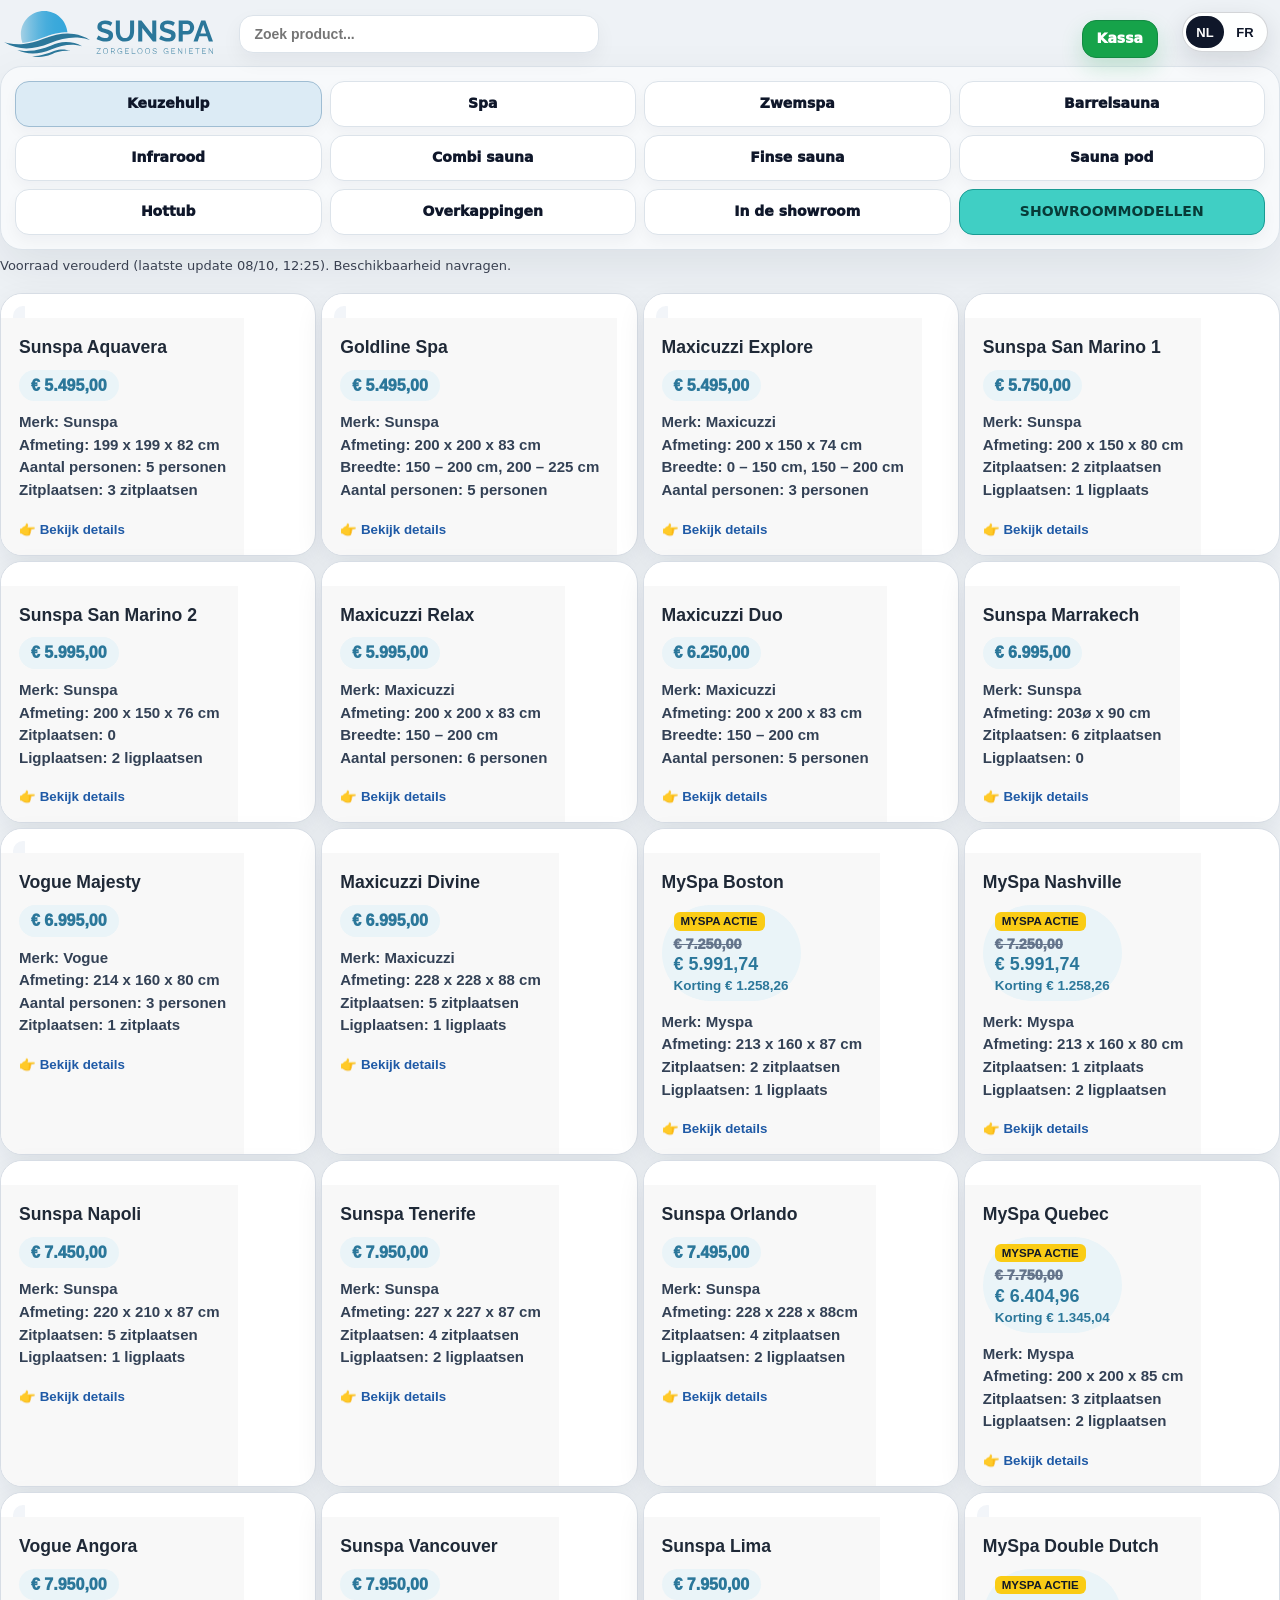
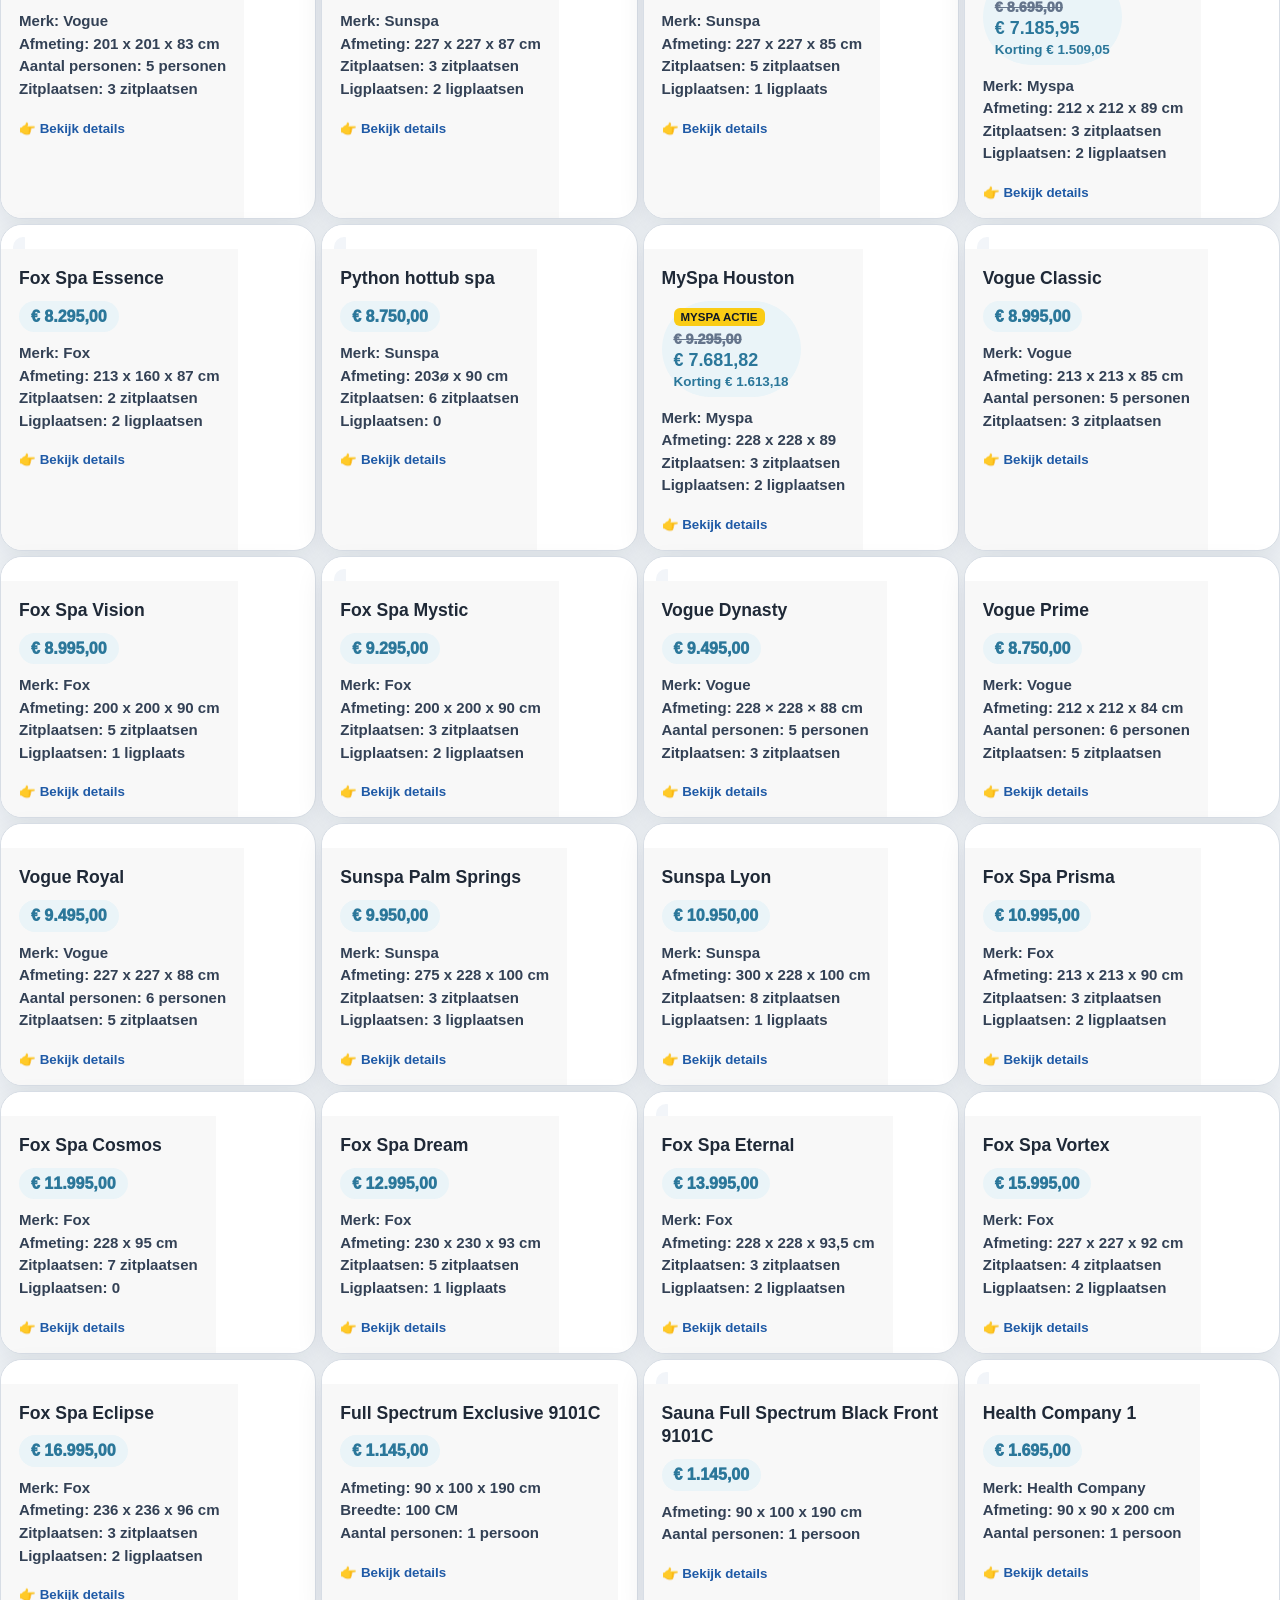
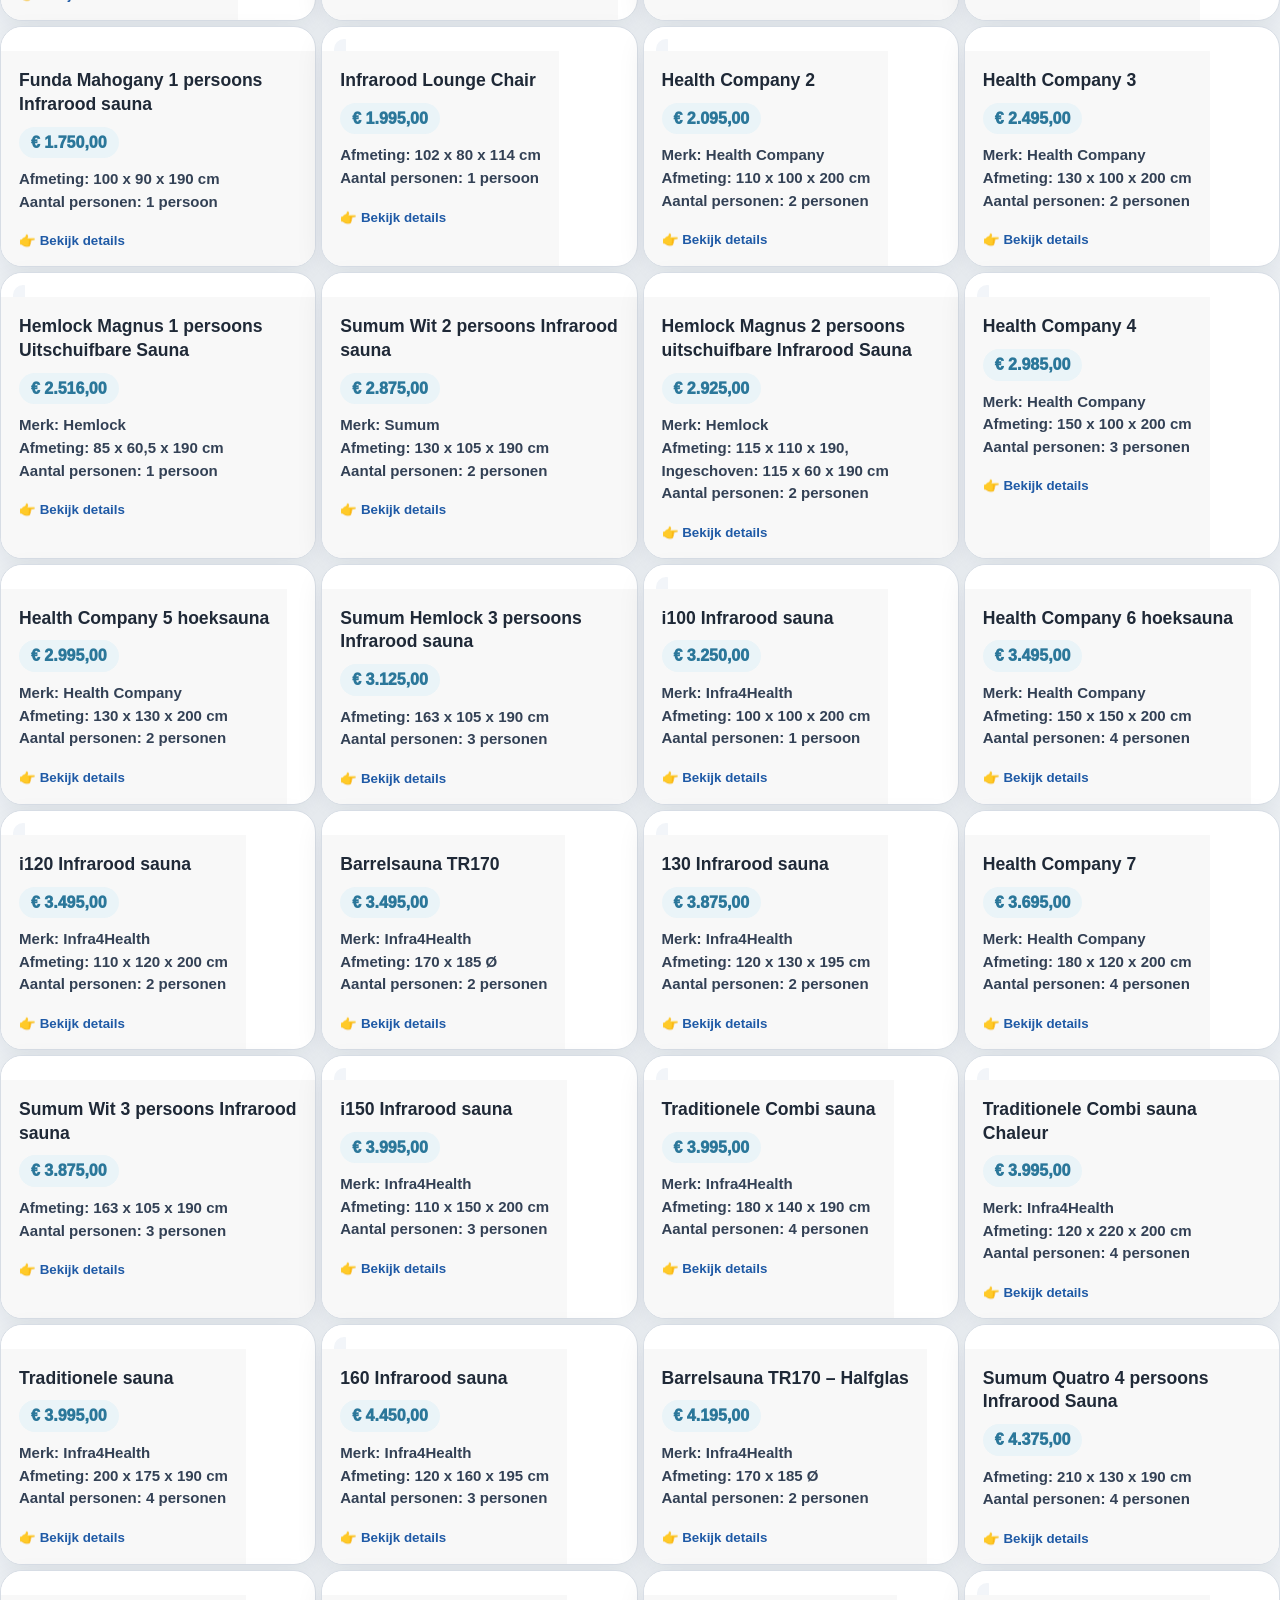
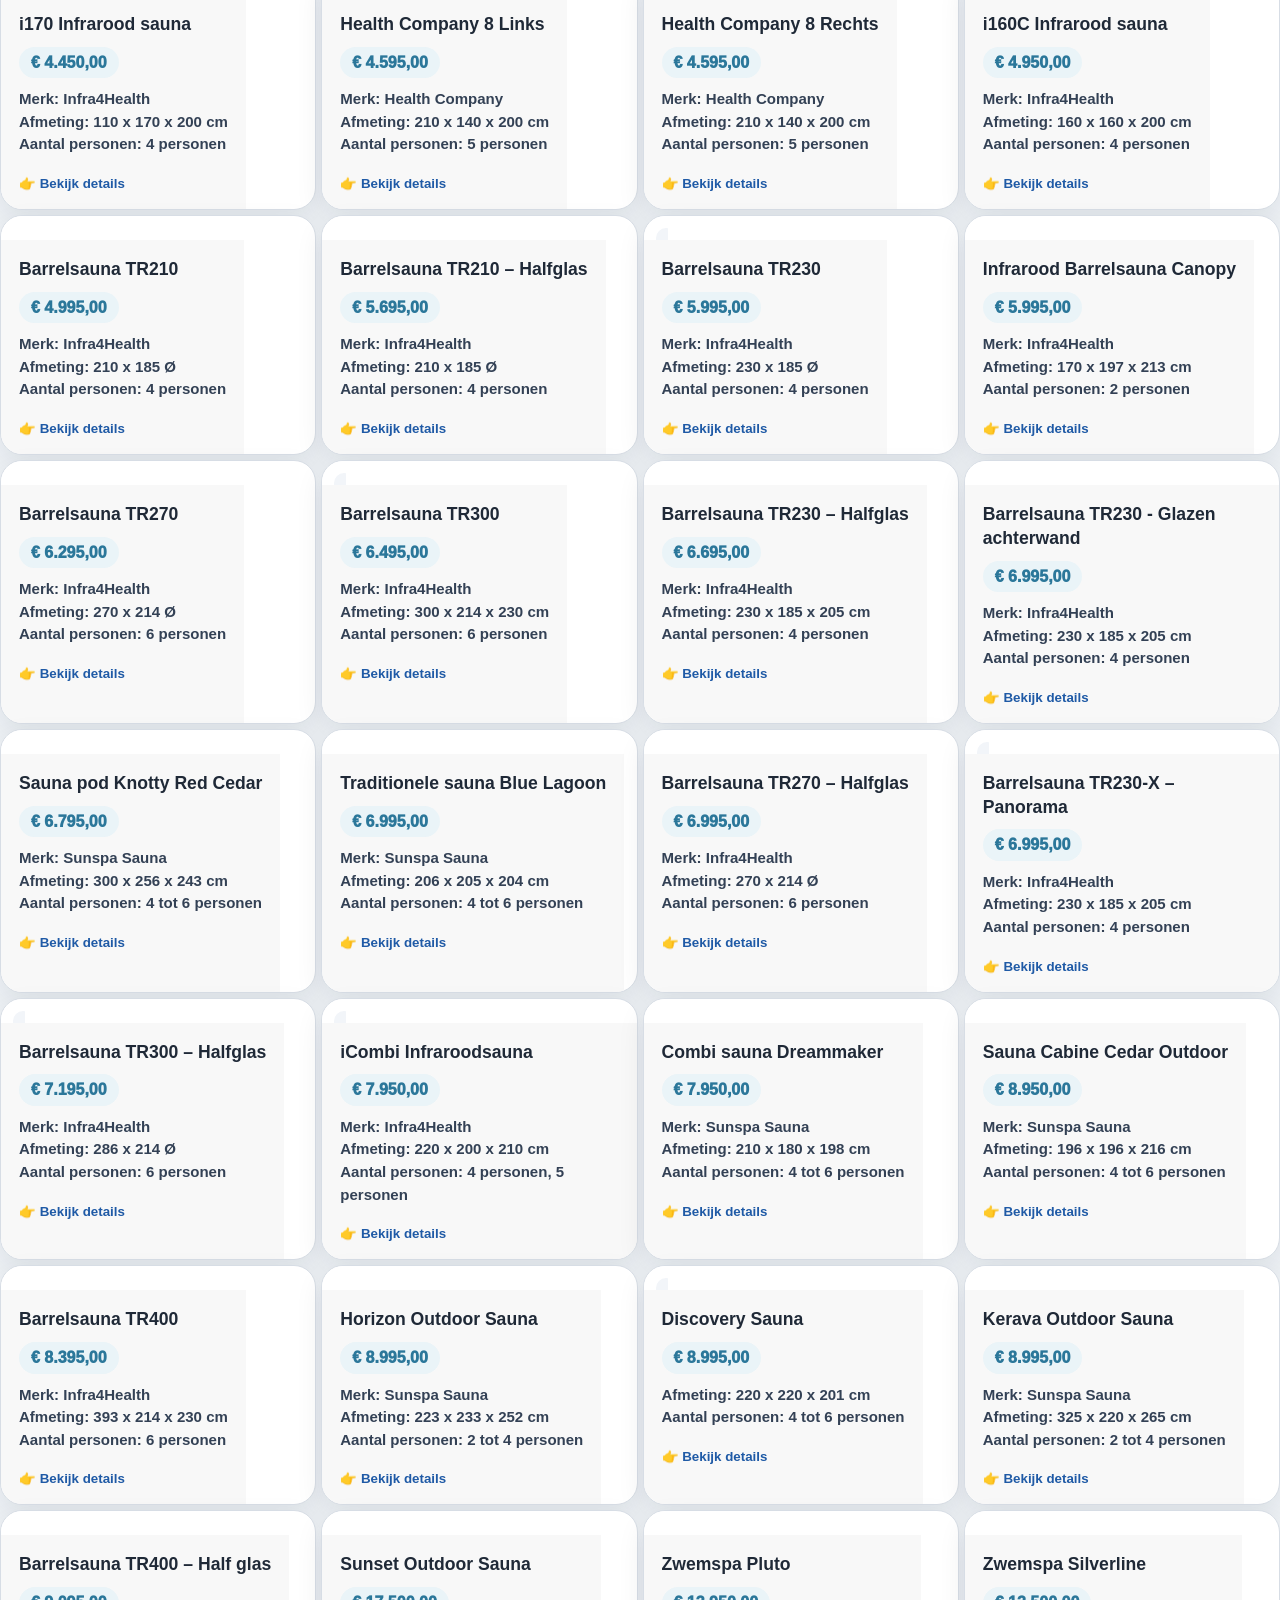
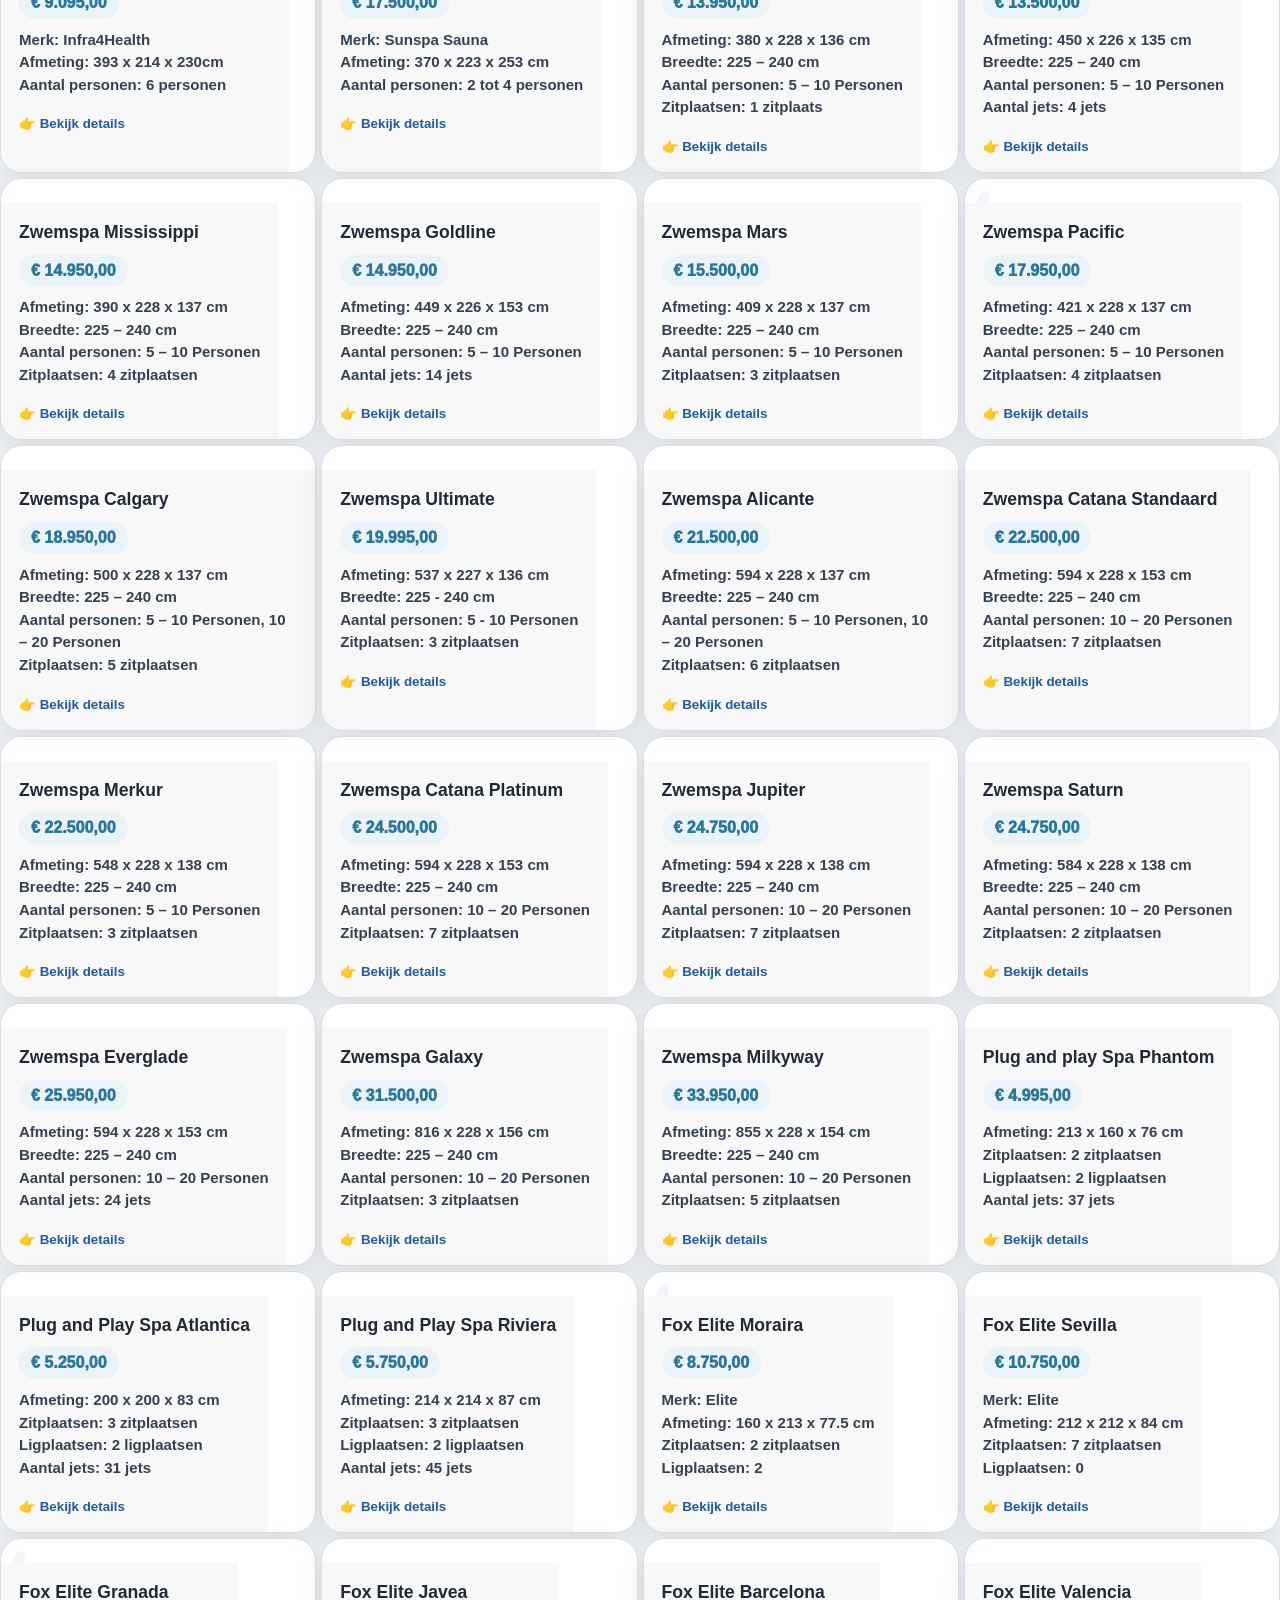
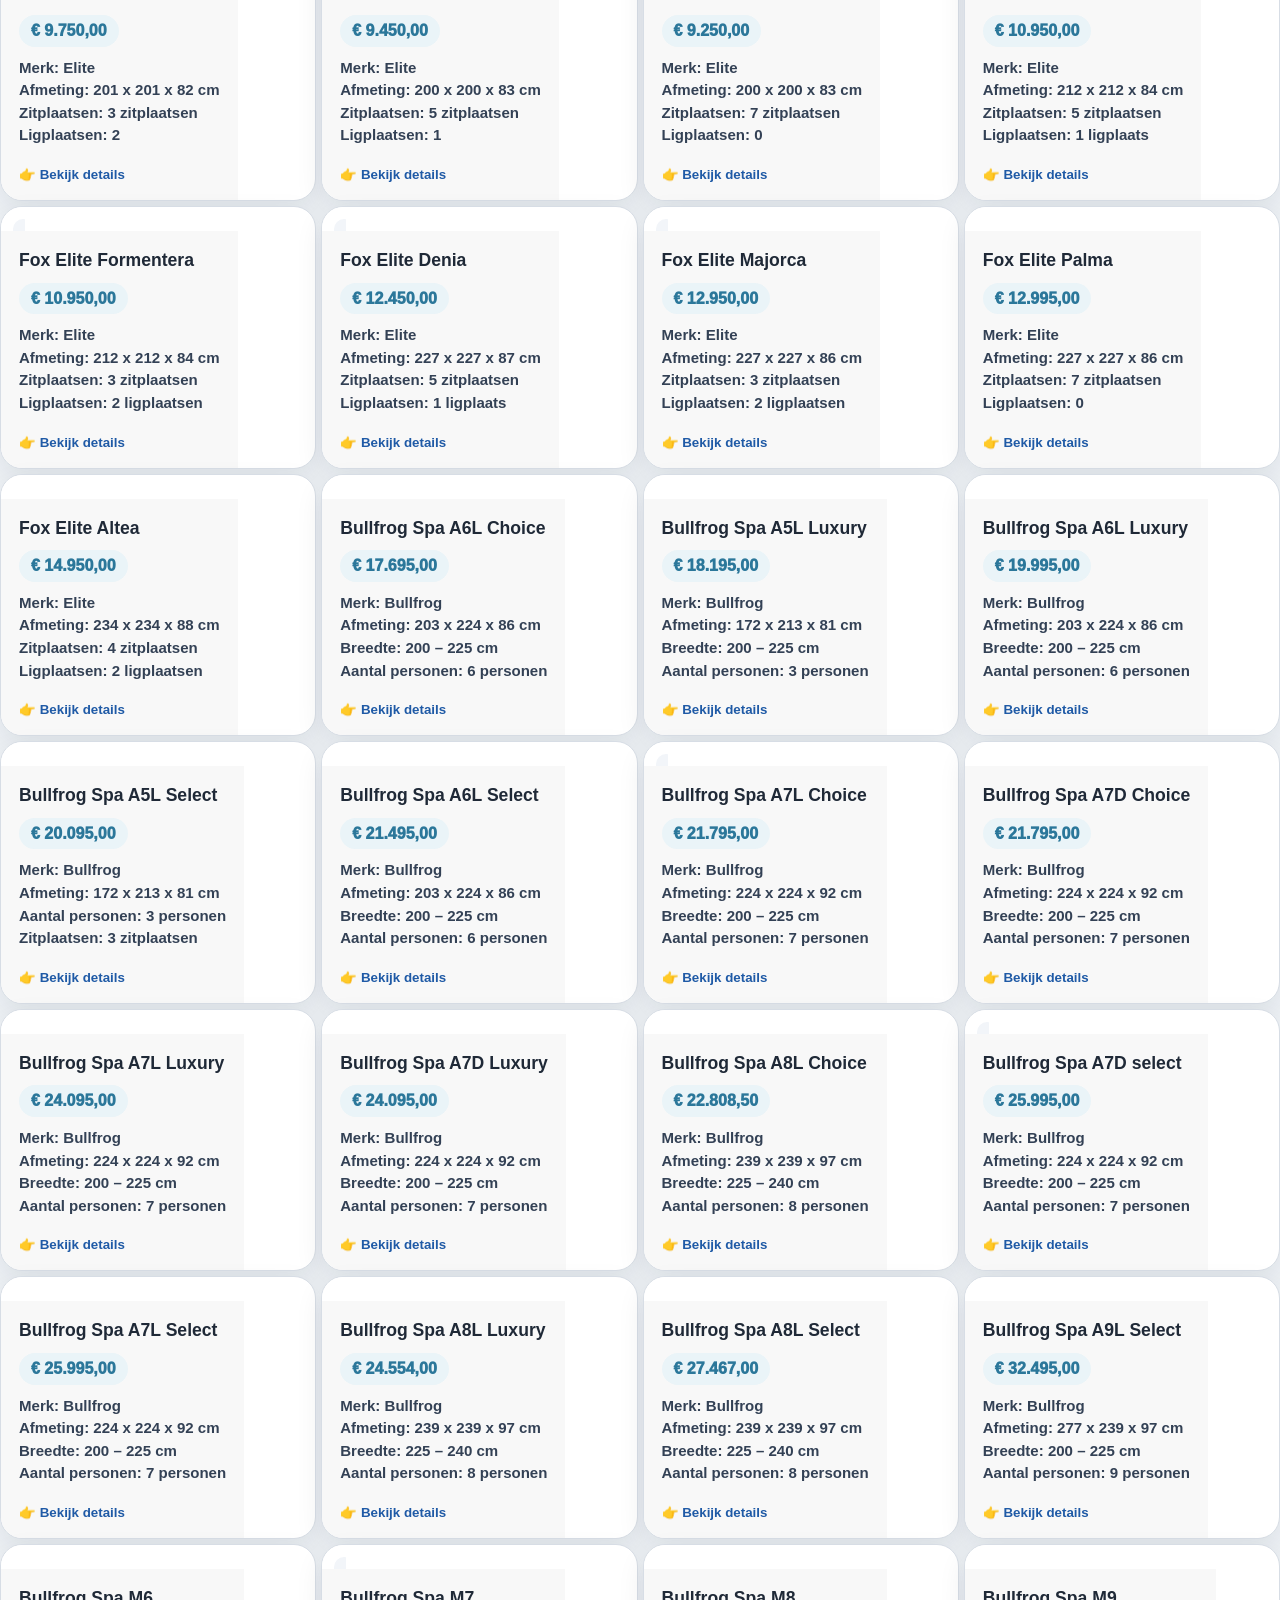
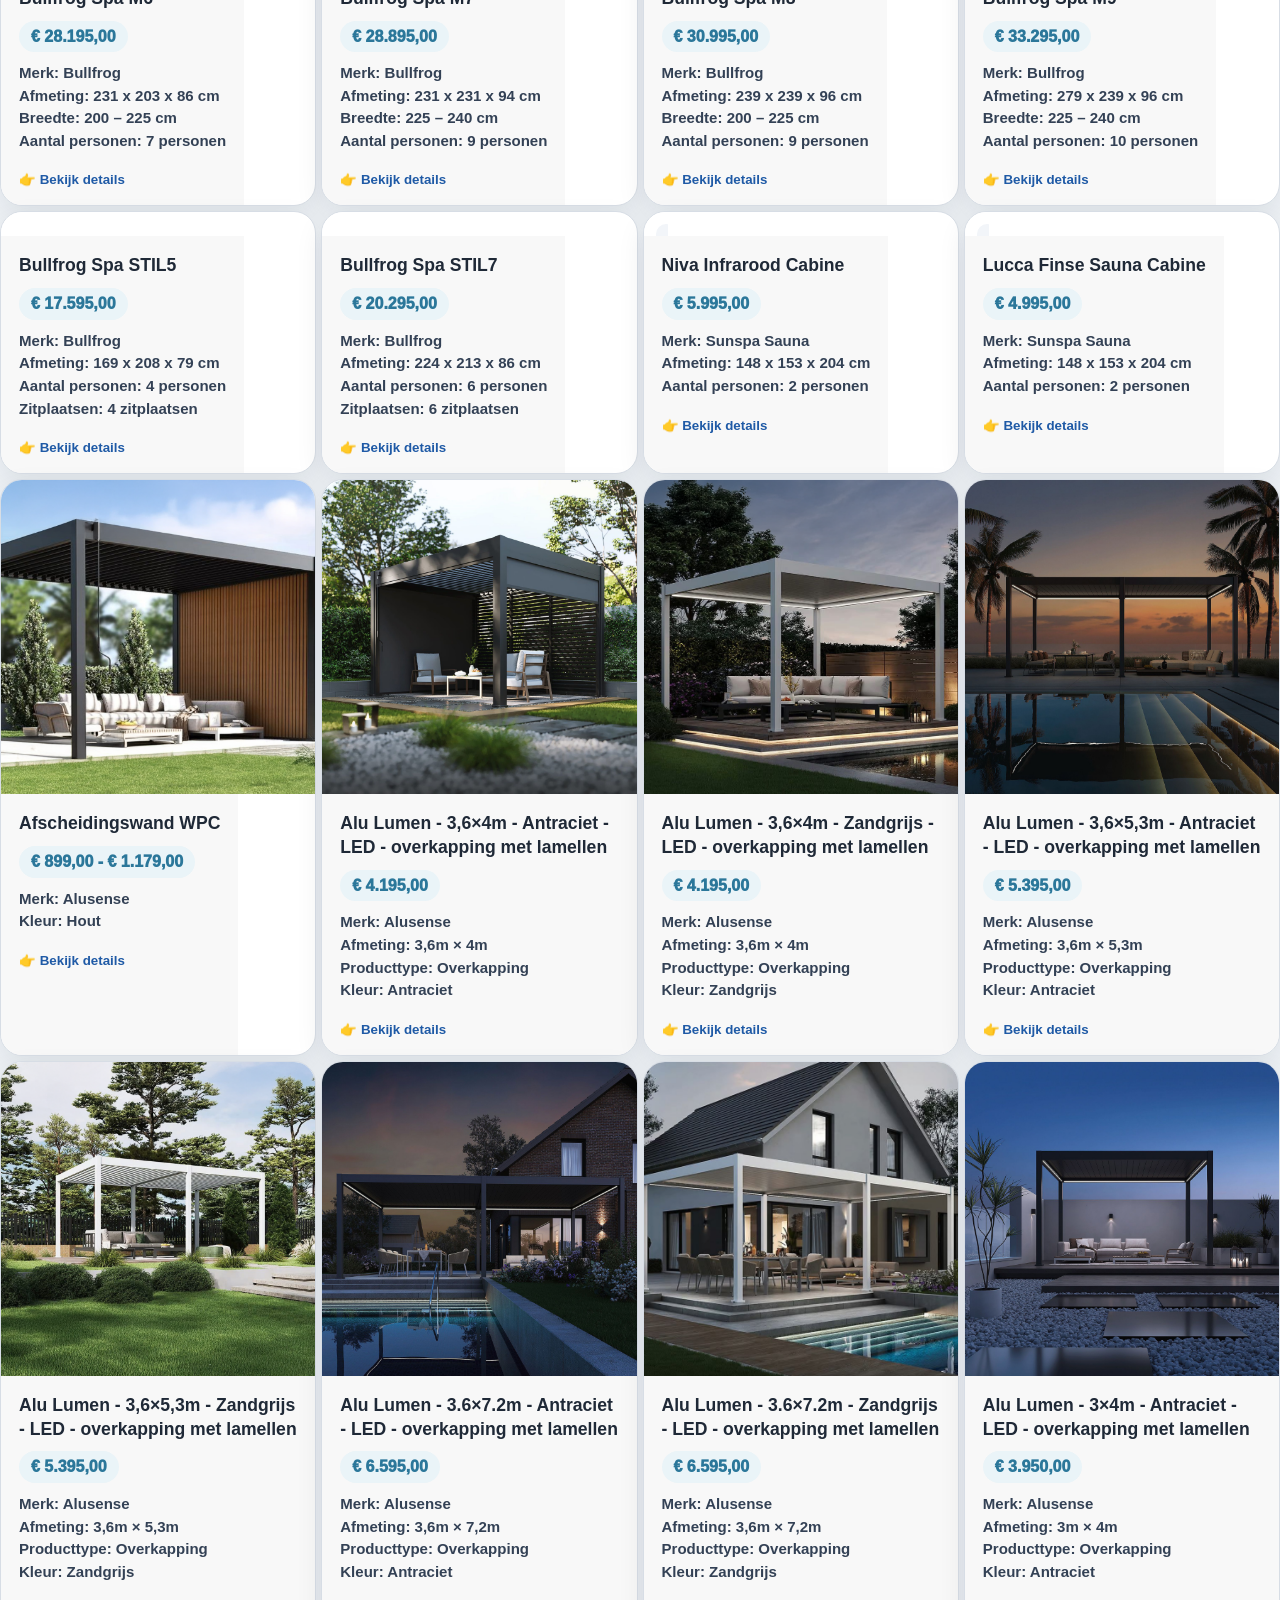
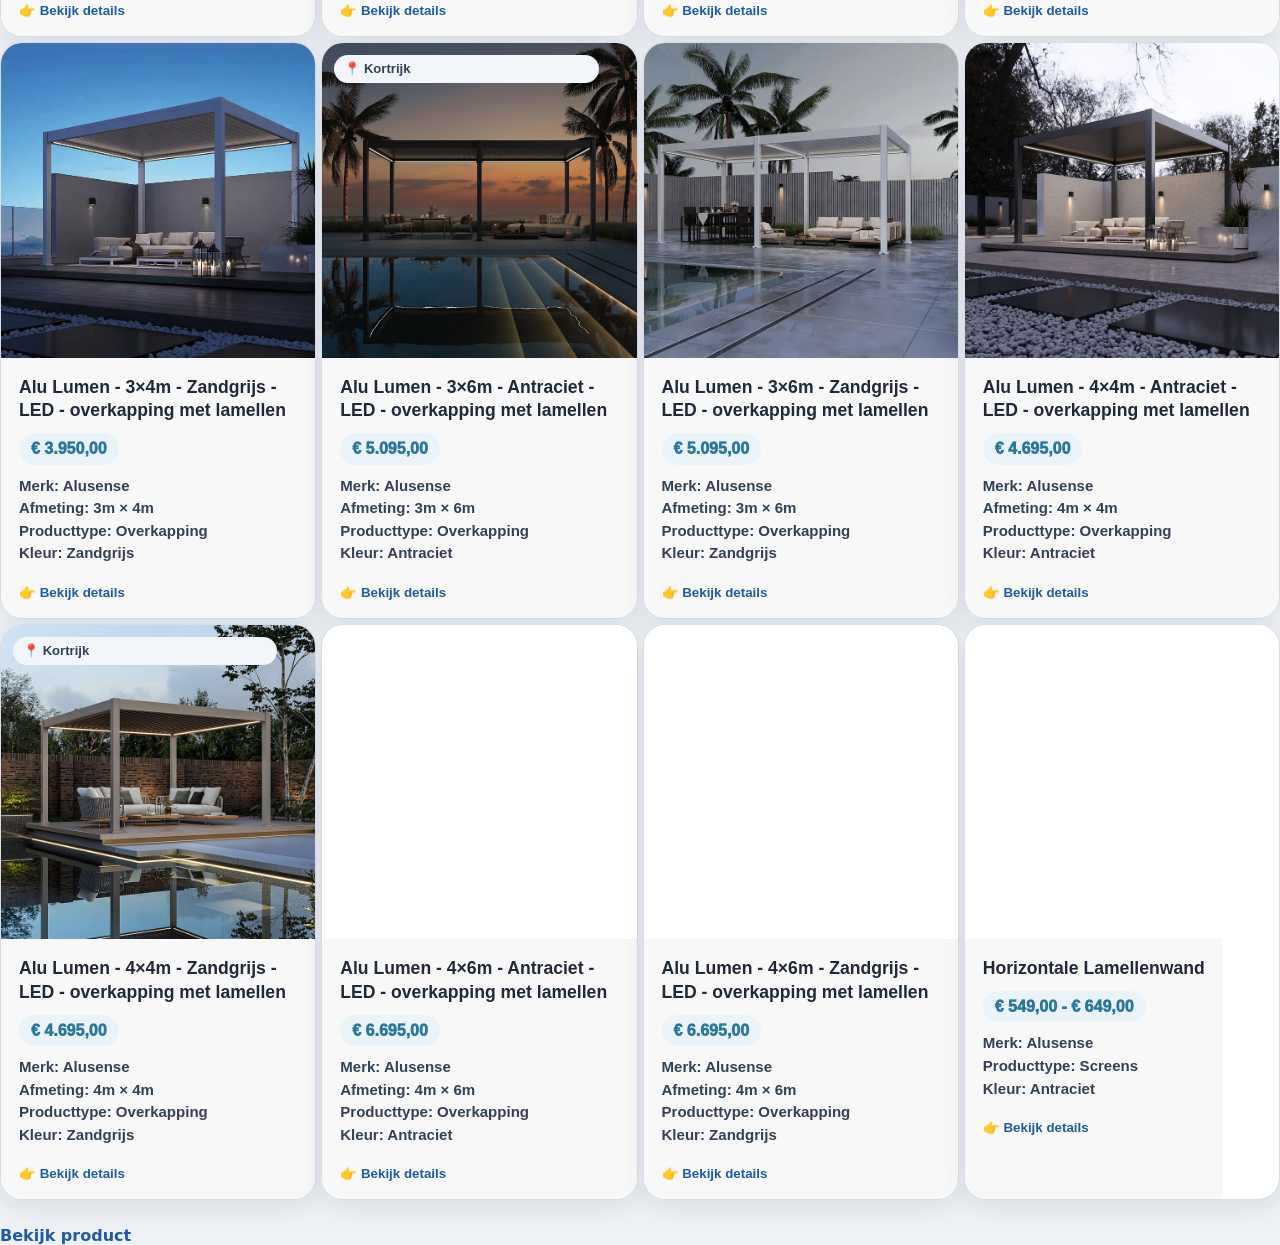
==== commit 60e8eba4: "Fix exact spa stock matching, refresh open screens and reject stale availability Share stock loading" ====
--- a/index.html
+++ b/index.html
@@ -97,7 +97,7 @@
 
   <script src="i18n.js?v=showroom-20260911"></script>
   <script src="mobile-menu.js"></script>
-  <script src="stock-status.js?v=20260829"></script>
-  <script src="app.js?v=stock-dot-20260829"></script>
+  <script src="stock-status.js?v=stock-fix-20261008"></script>
+  <script src="app.js?v=stock-fix-20261008"></script>
 </body>
 </html>
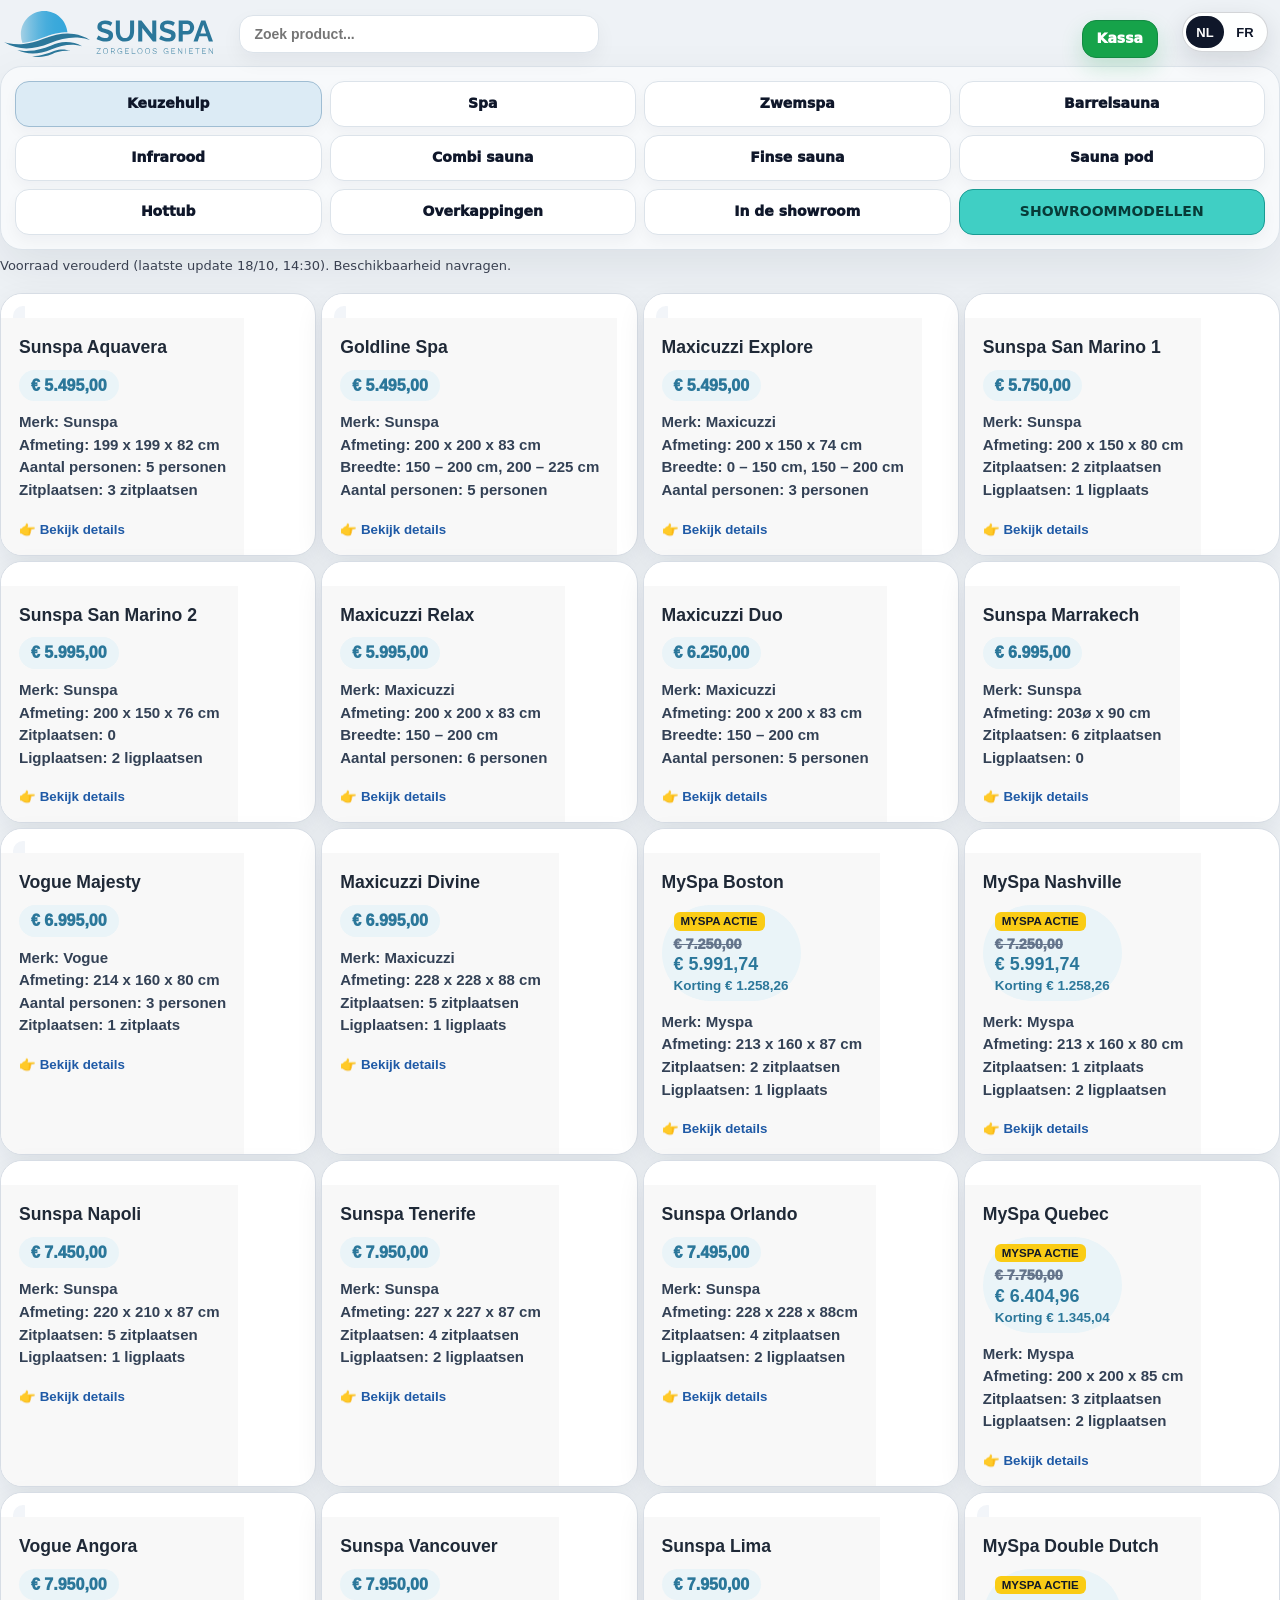
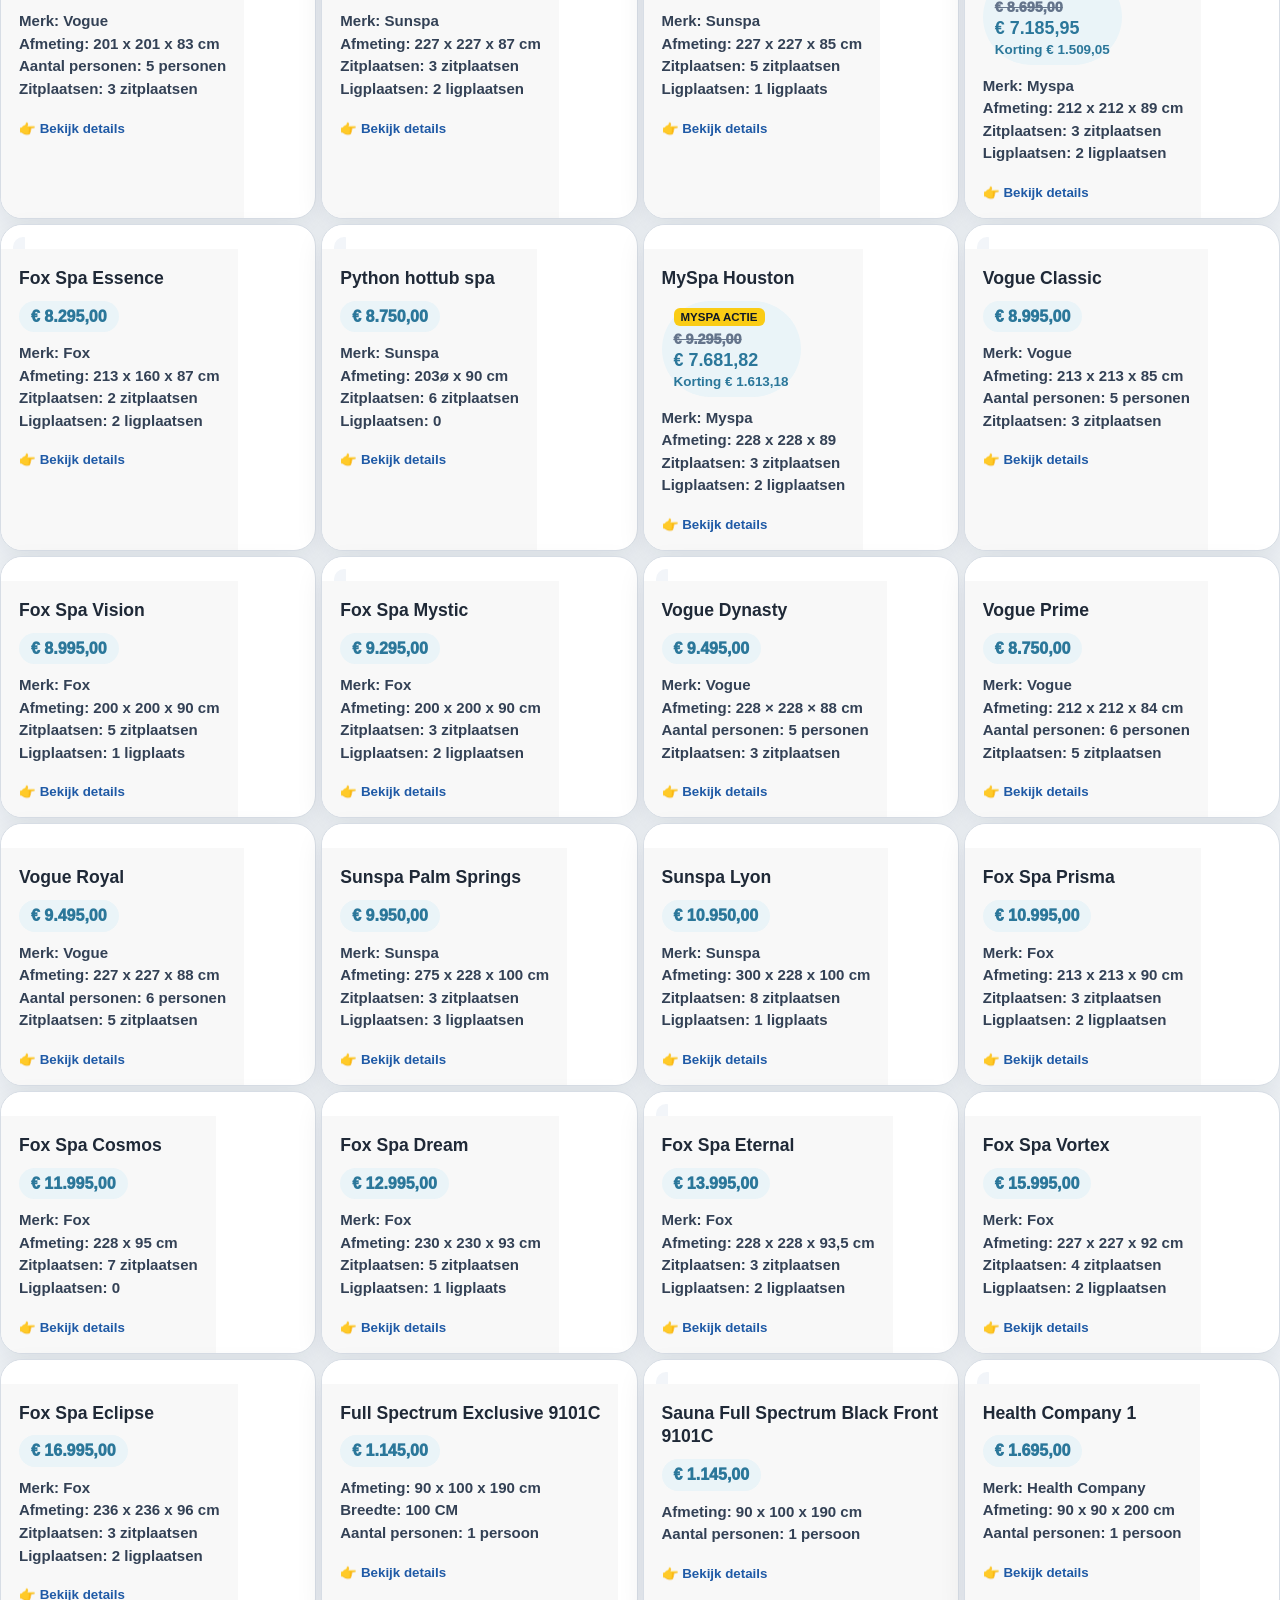
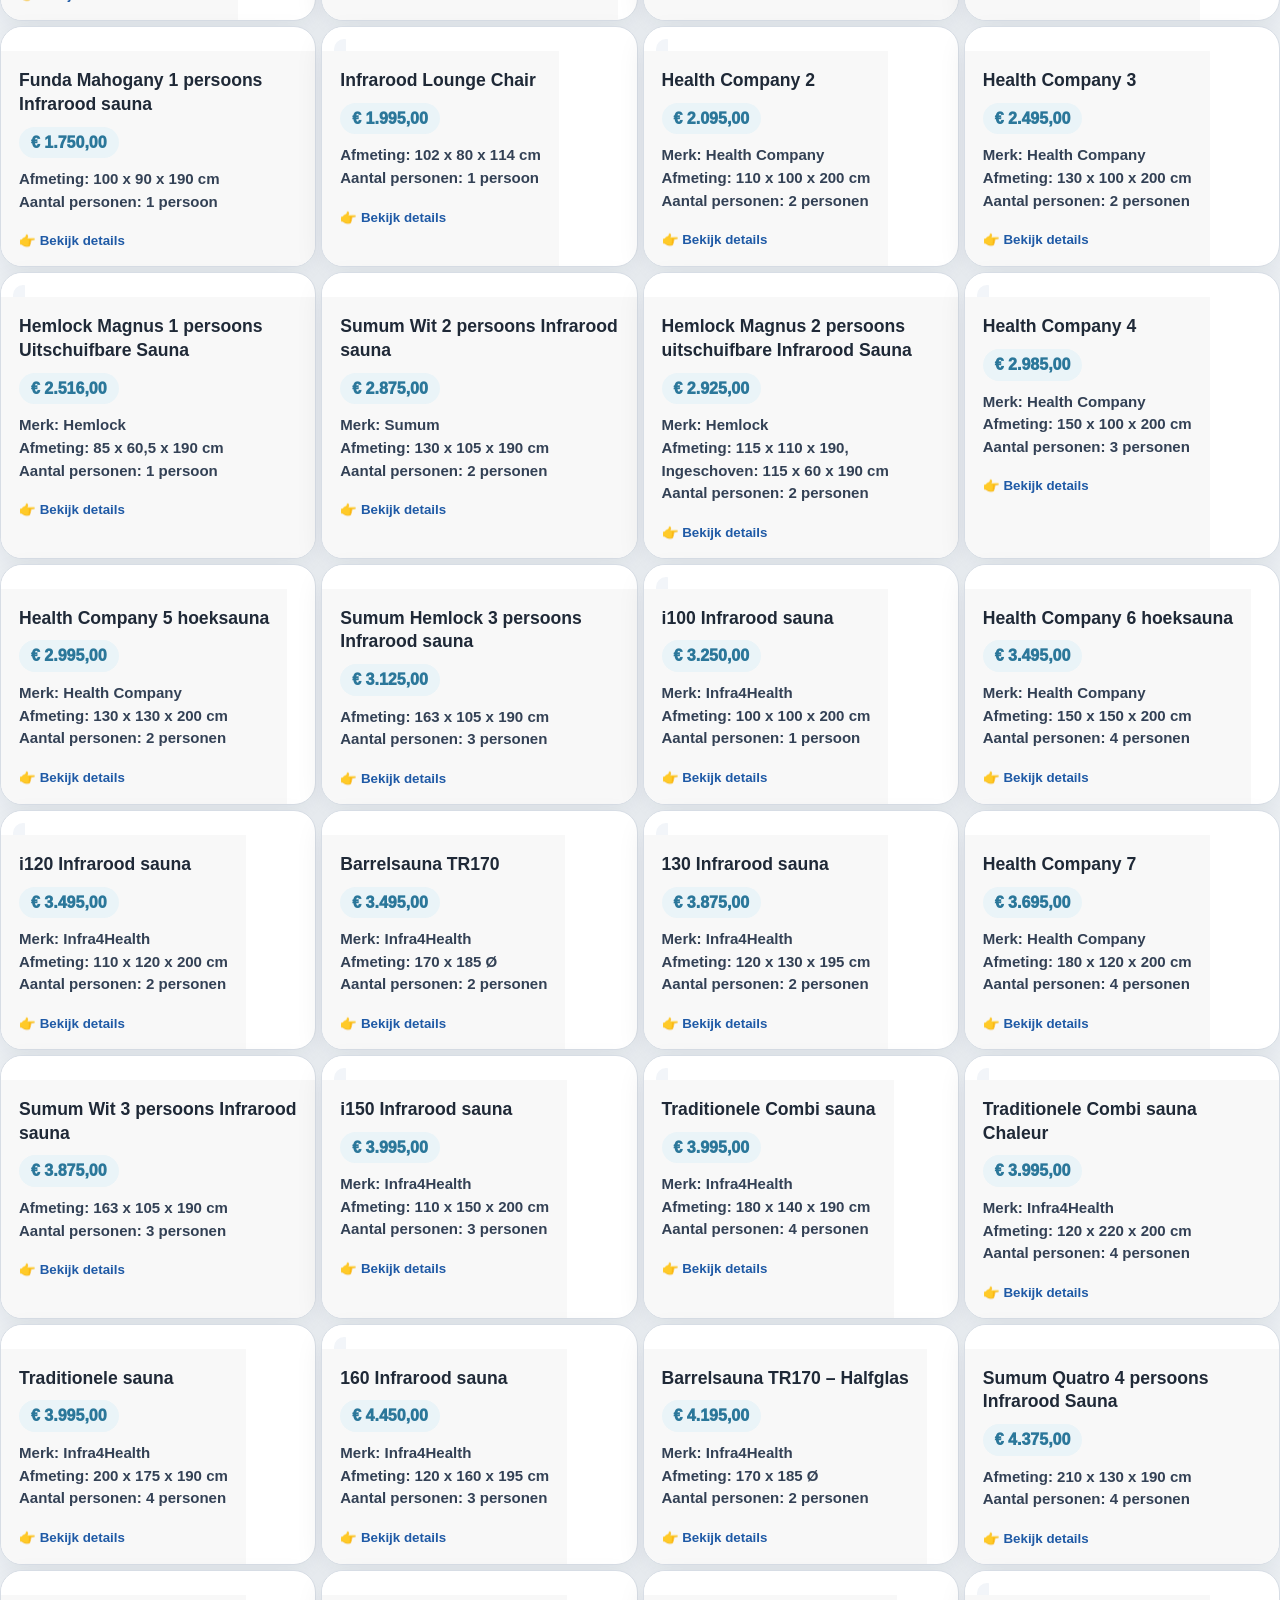
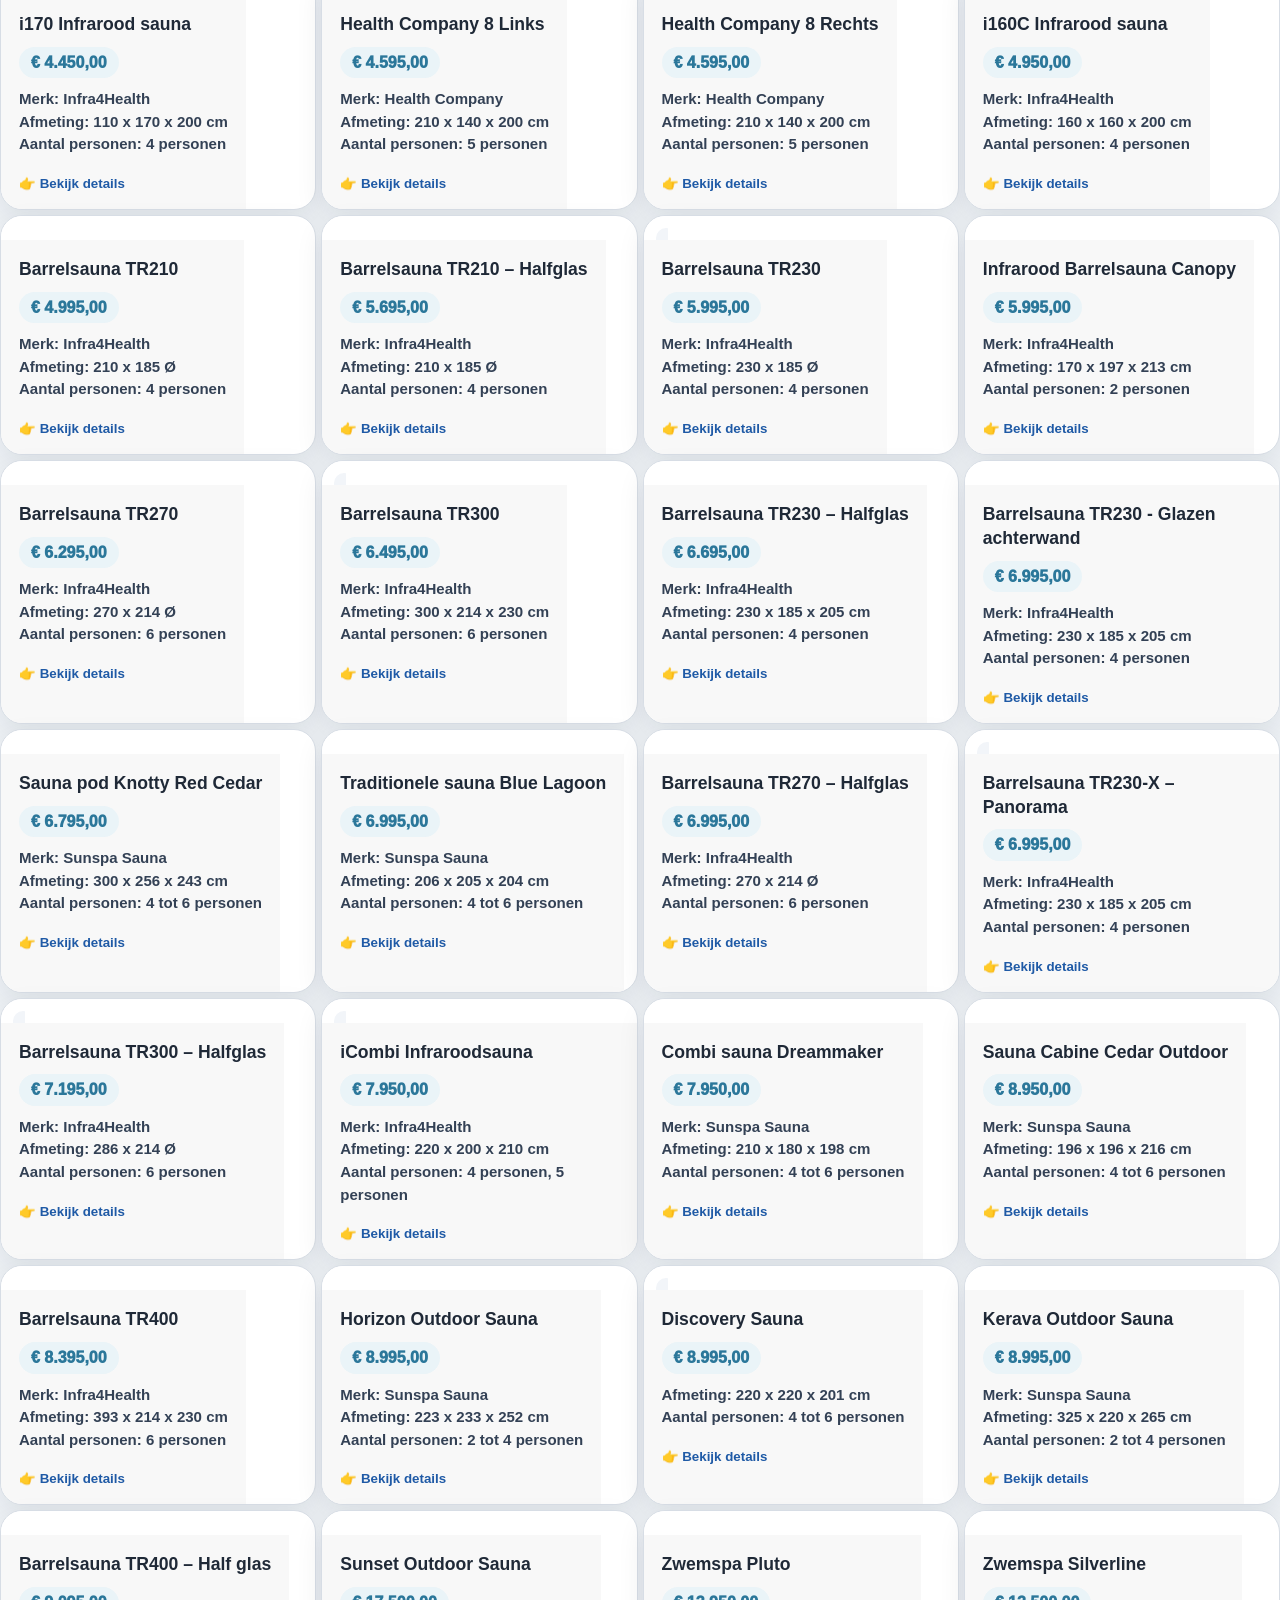
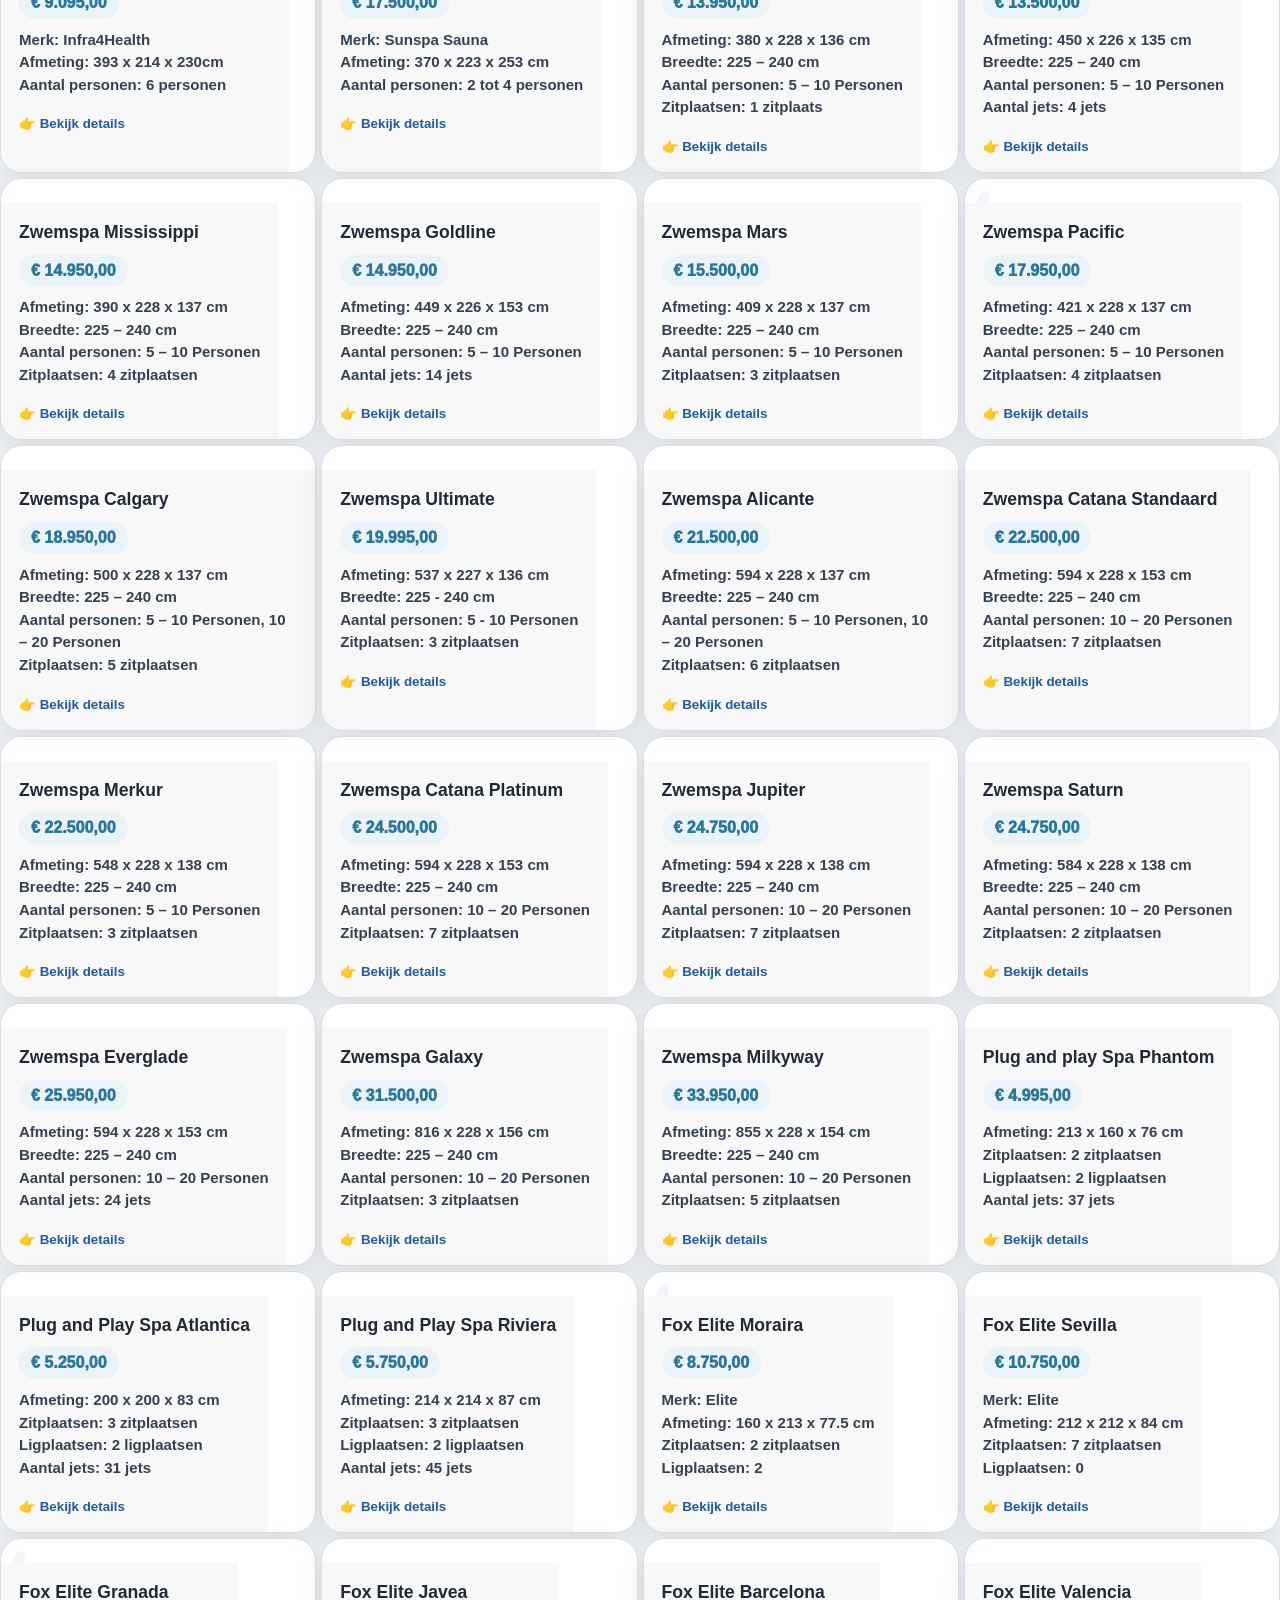
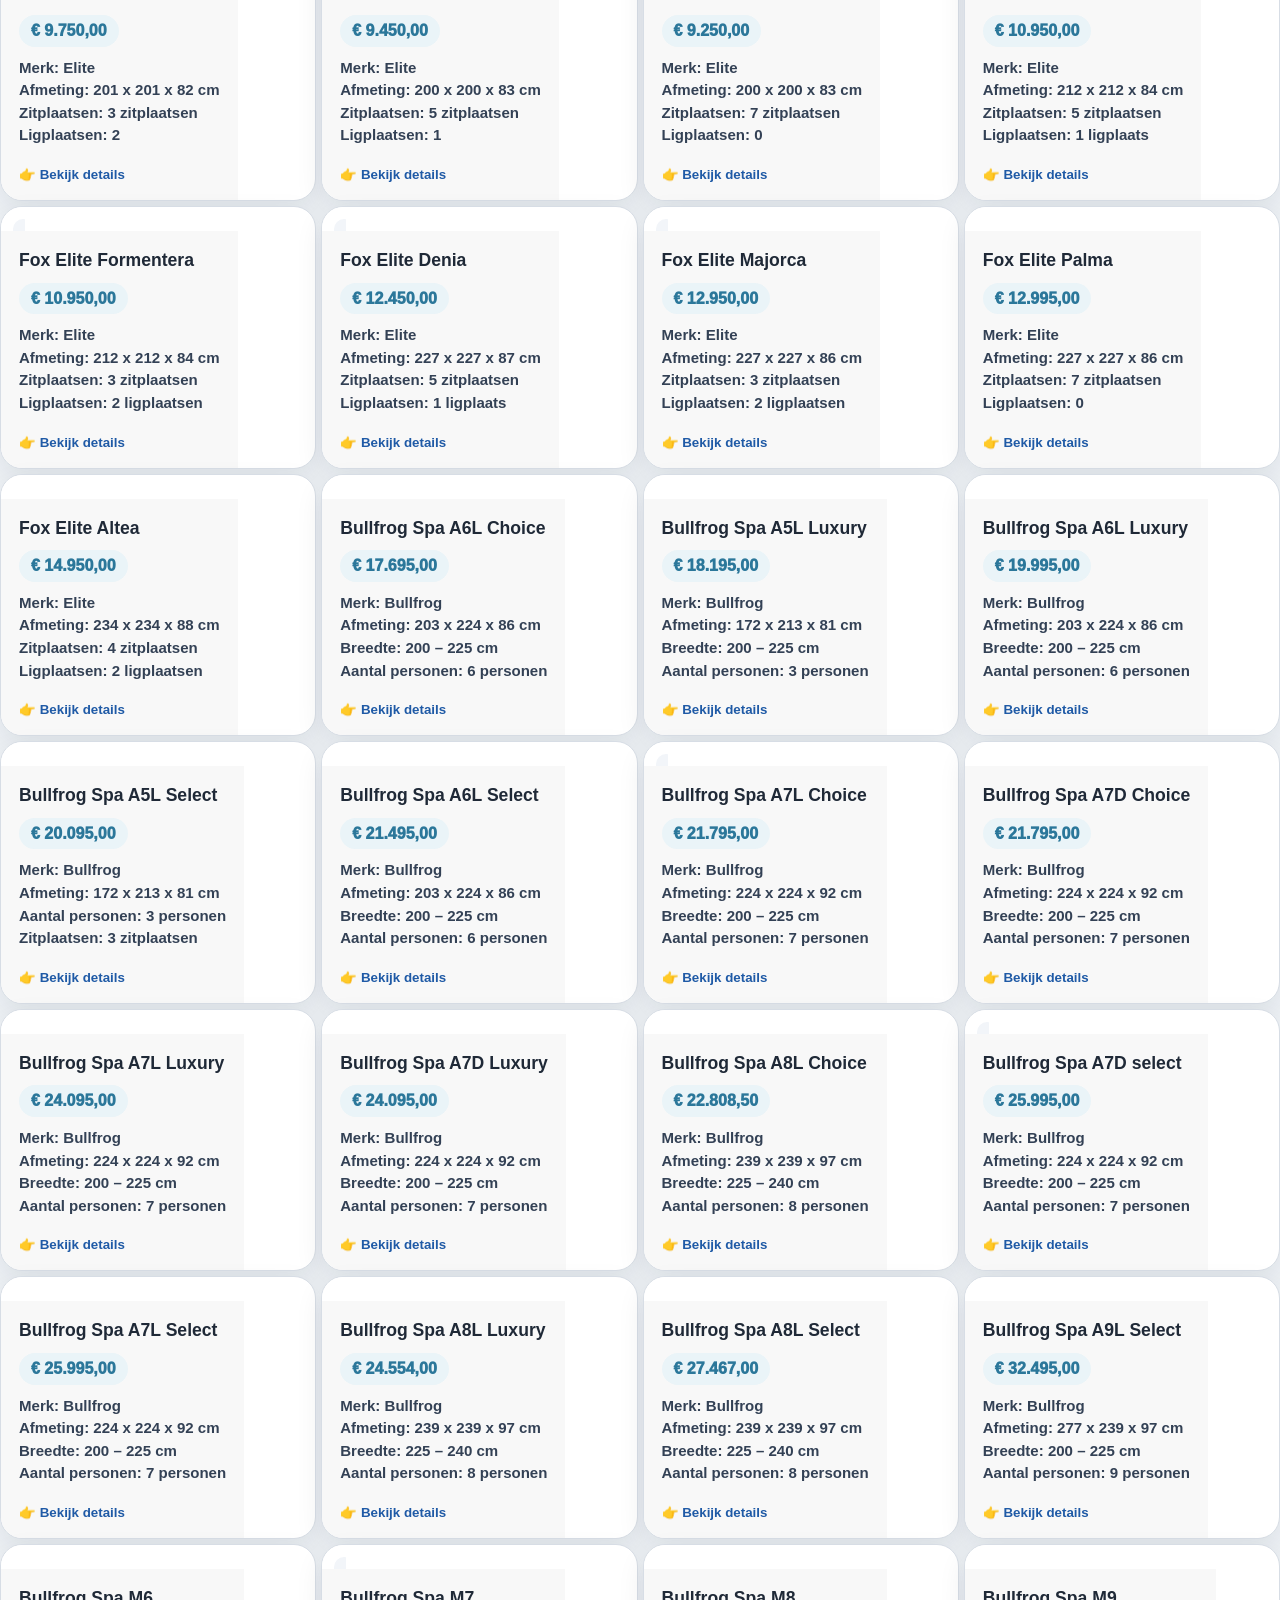
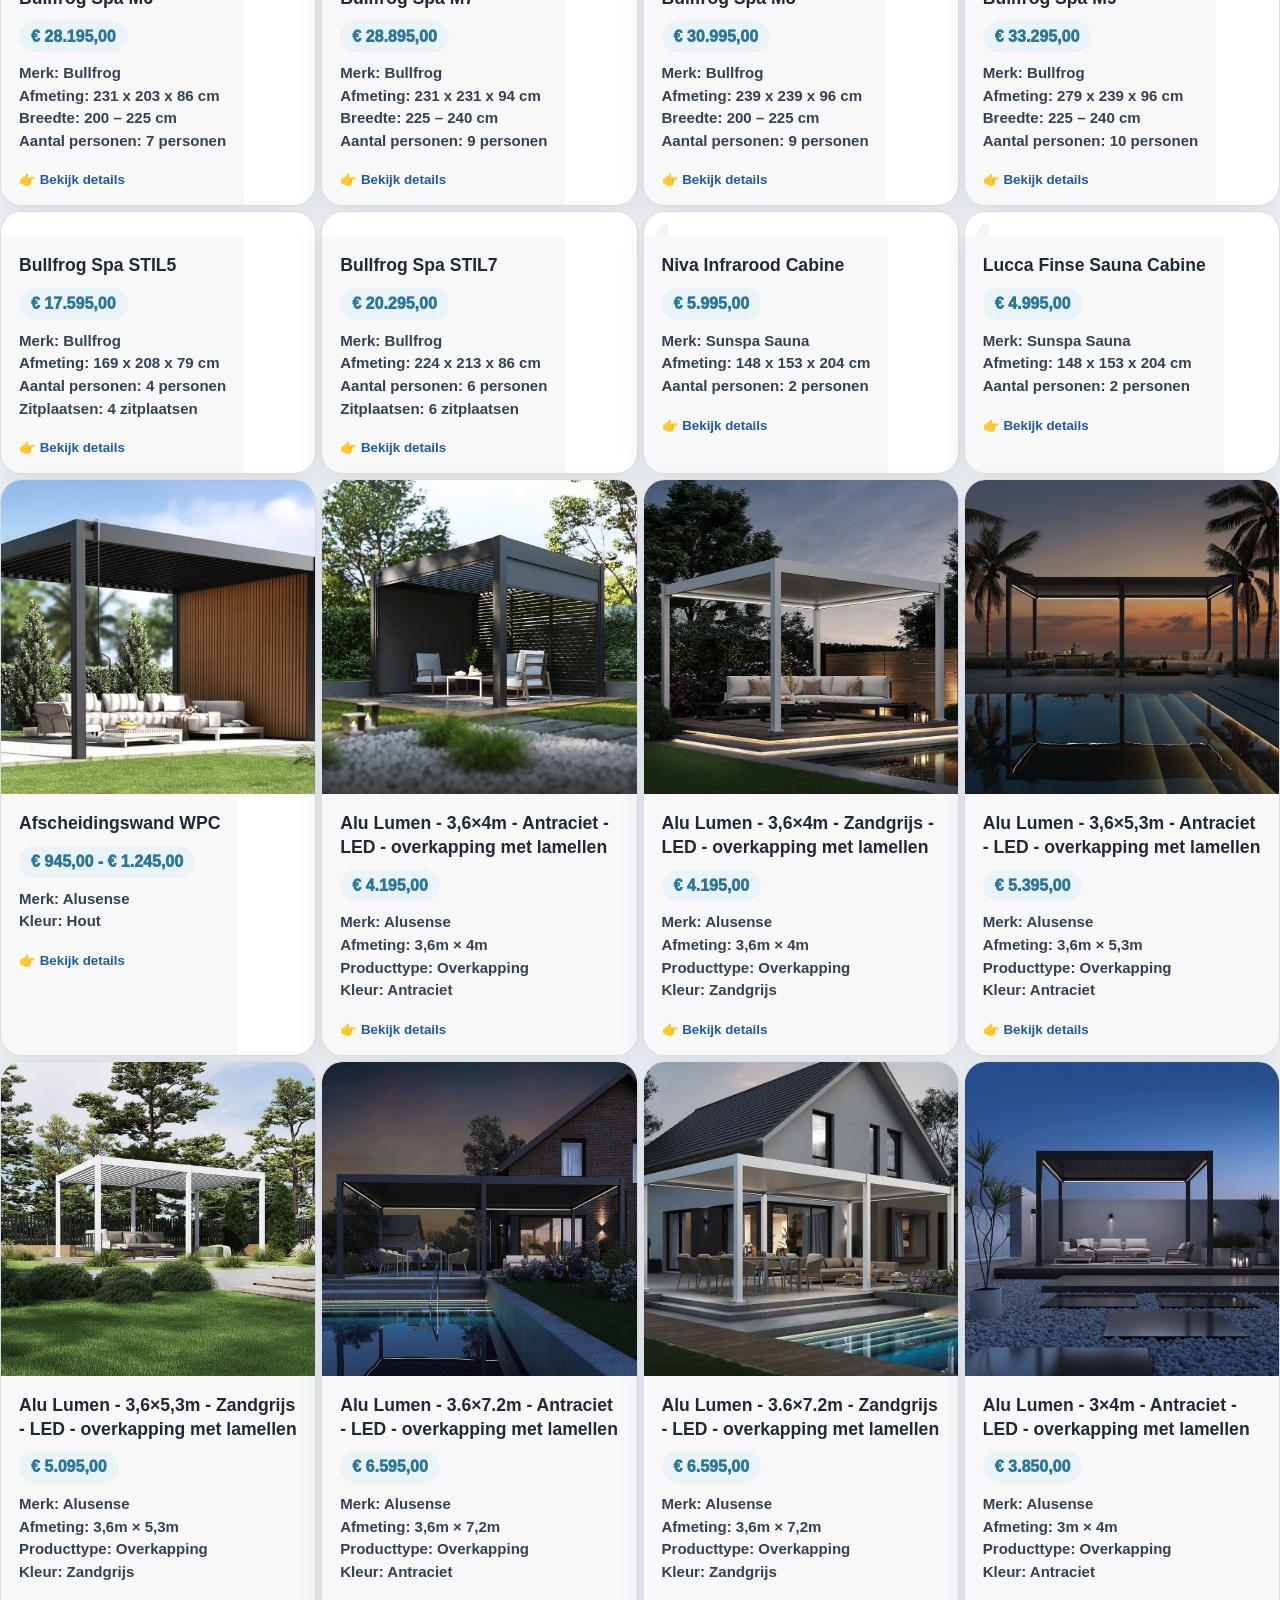
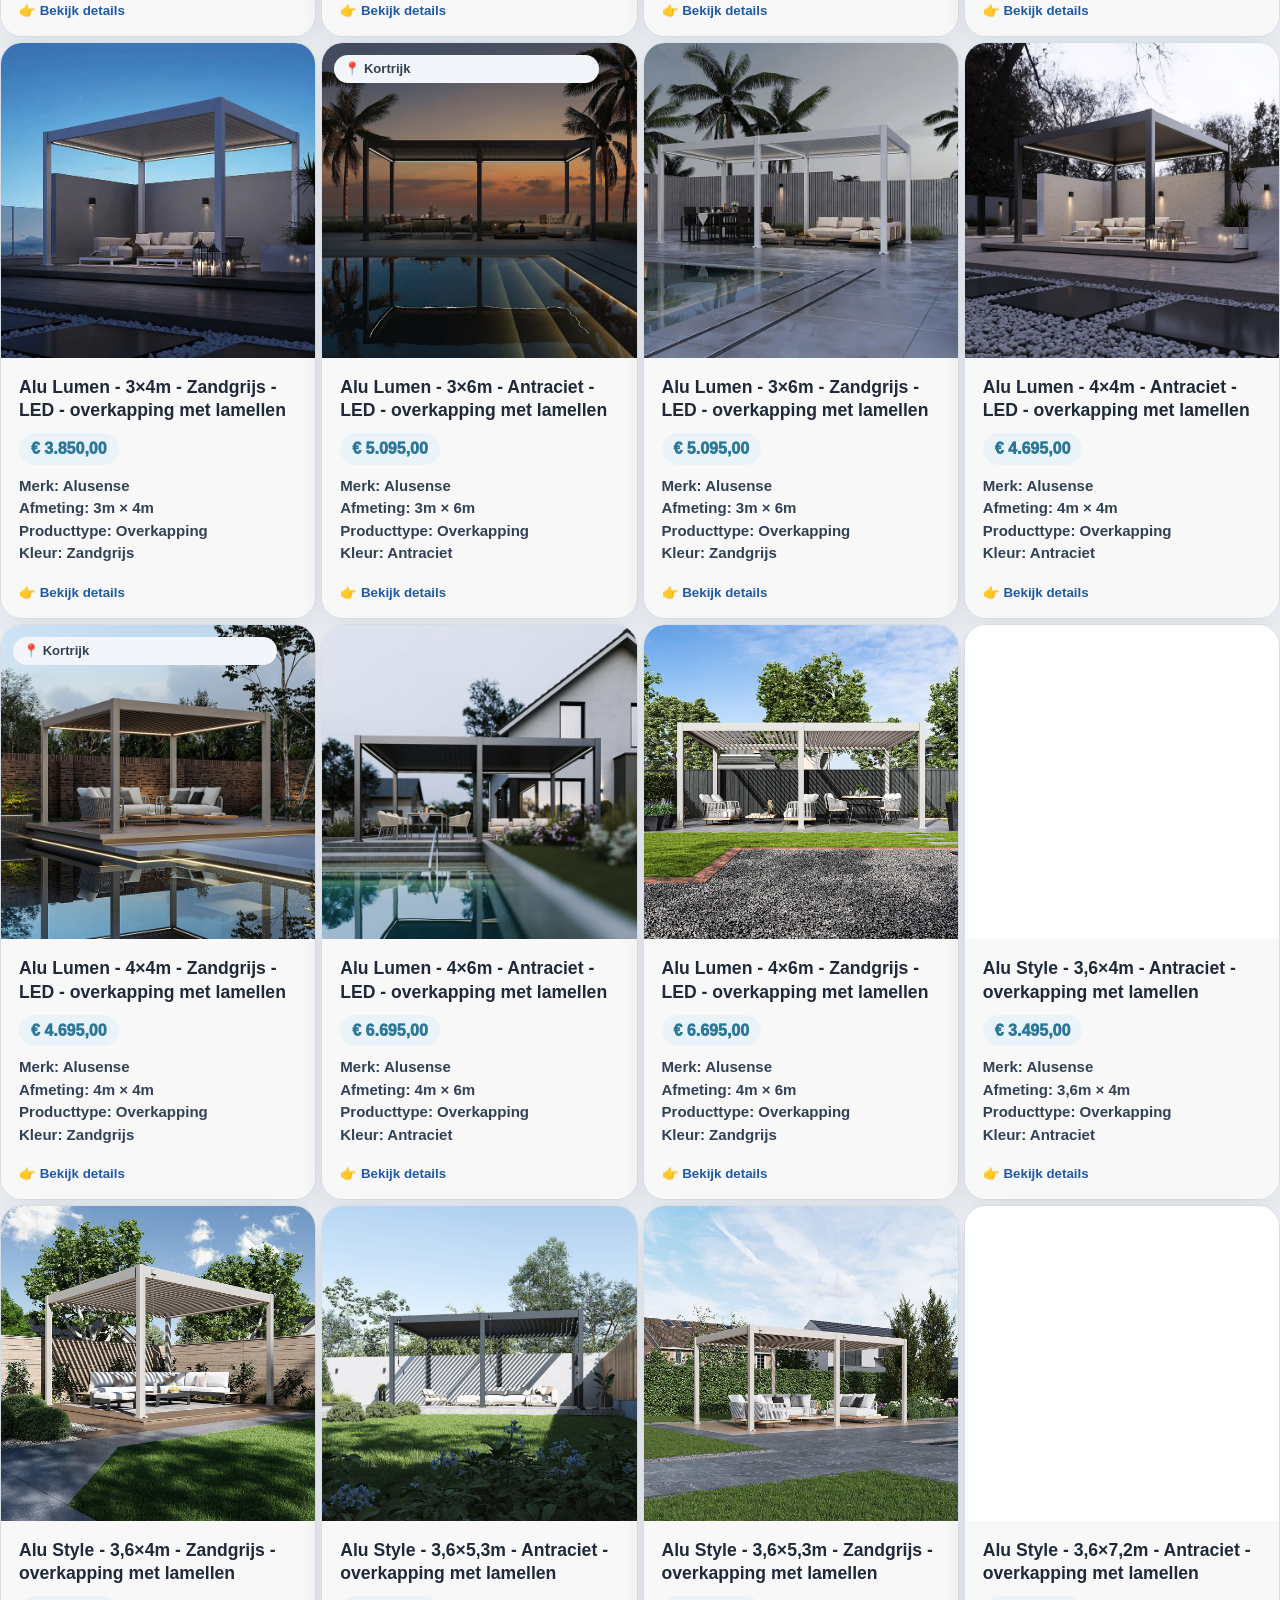
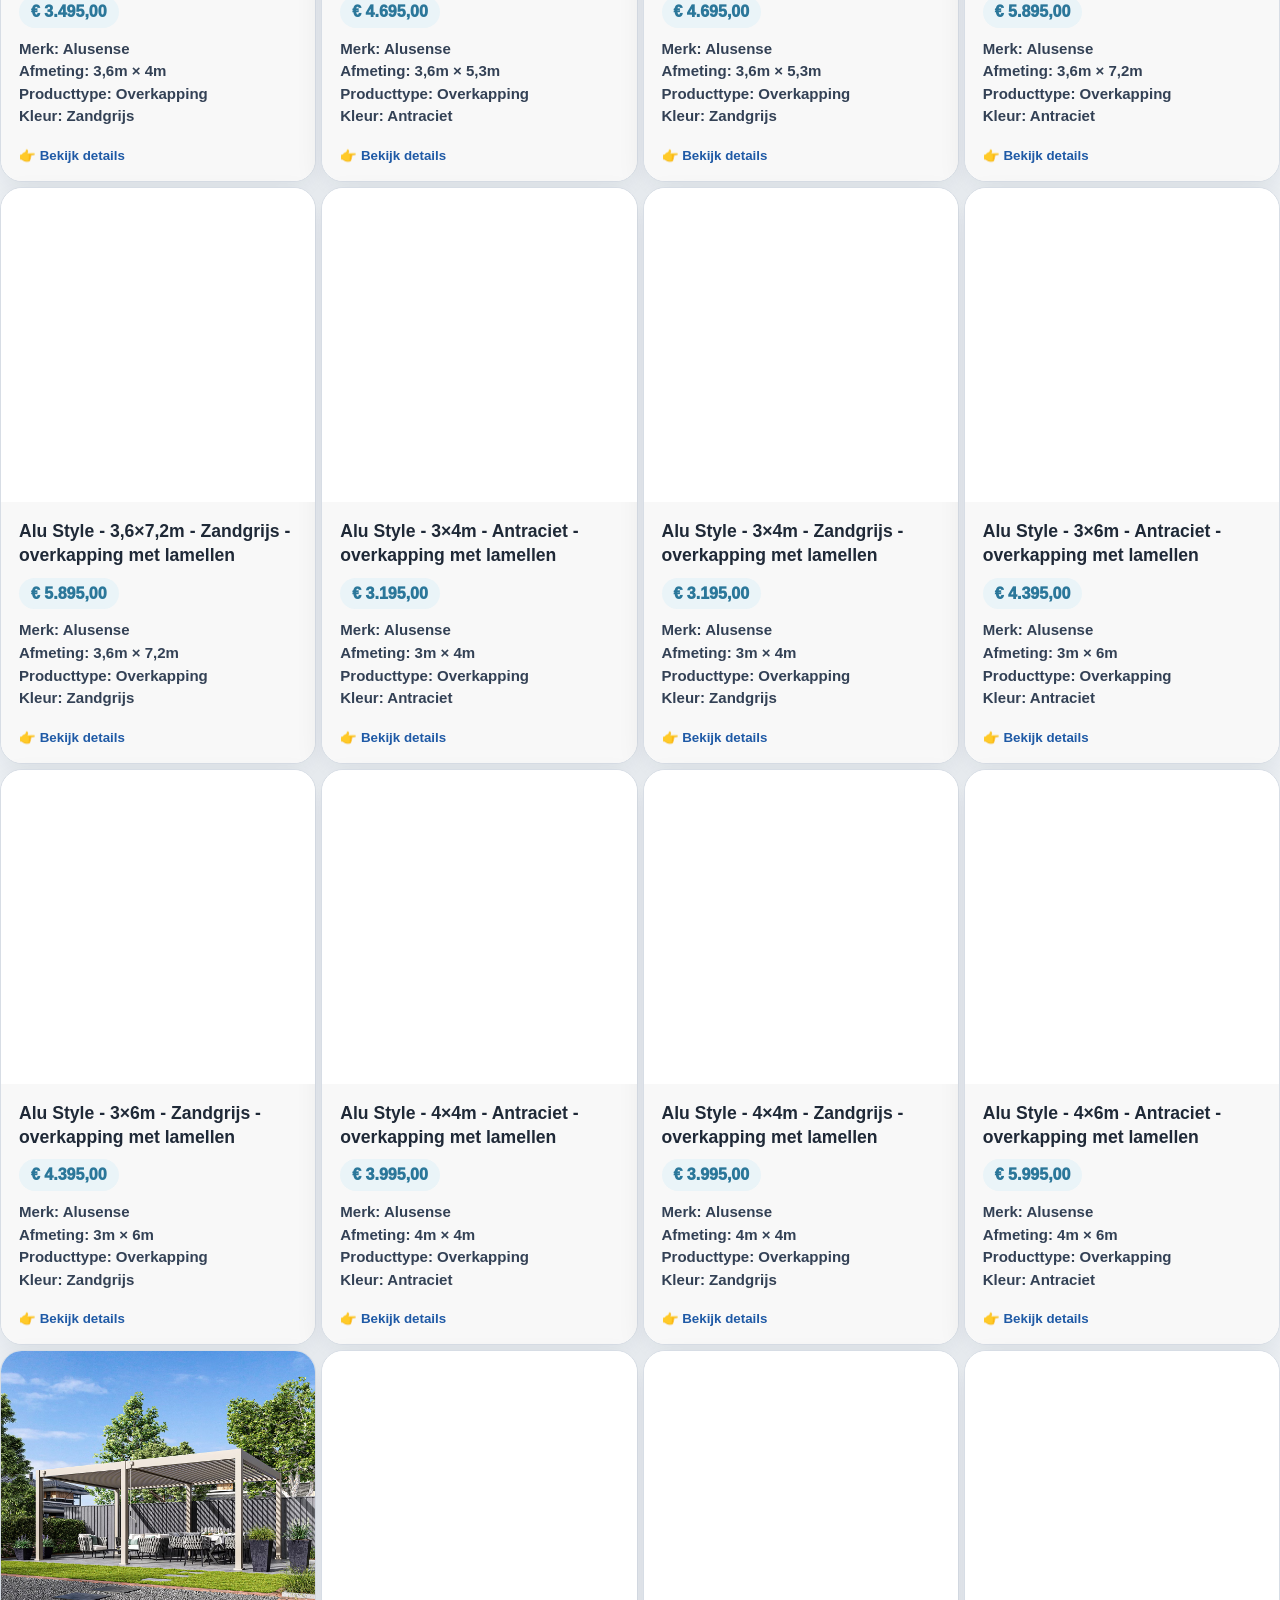
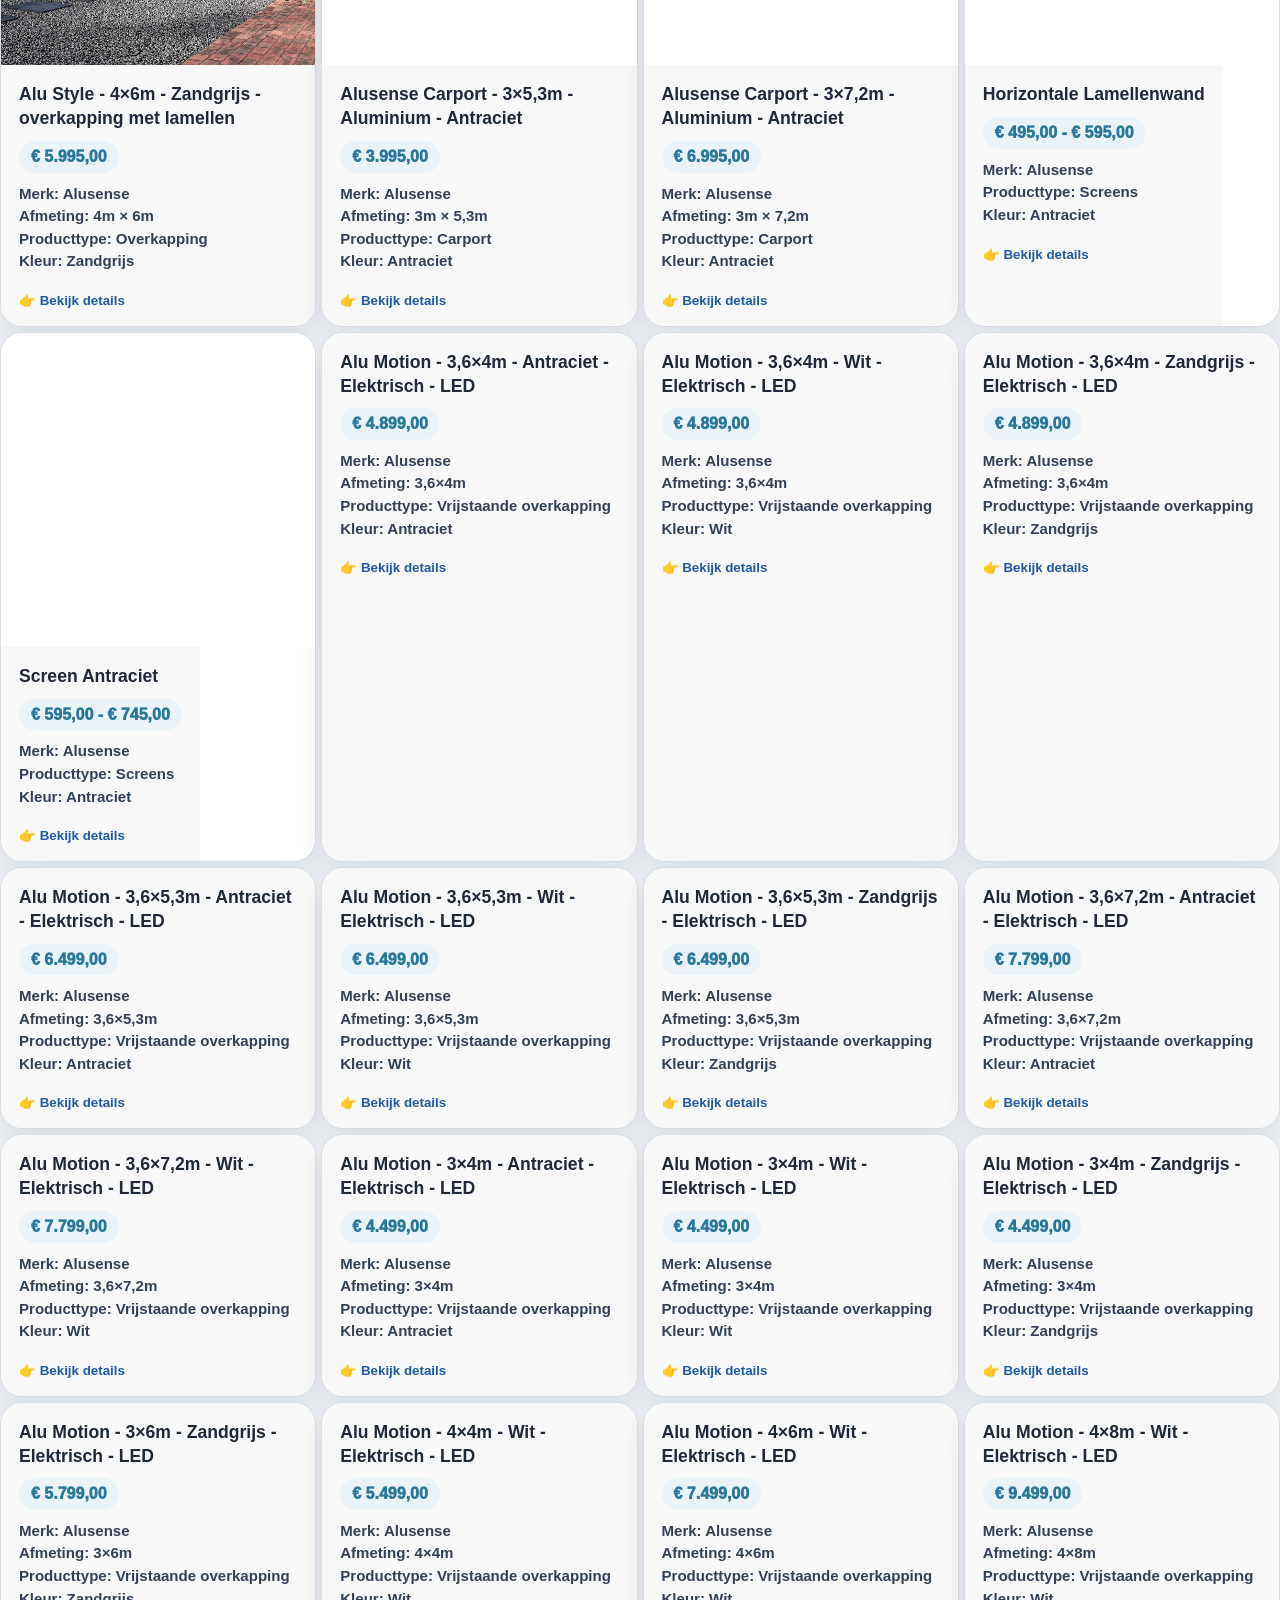
==== commit 32d180f3: "Refresh catalogue and script versions for complete Alusense range" ====
--- a/index.html
+++ b/index.html
@@ -98,6 +98,6 @@
   <script src="i18n.js?v=showroom-20260911"></script>
   <script src="mobile-menu.js"></script>
   <script src="stock-status.js?v=stock-fix-20261008"></script>
-  <script src="app.js?v=stock-fix-20261008"></script>
+  <script src="app.js?v=alusense-20261018-2"></script>
 </body>
 </html>
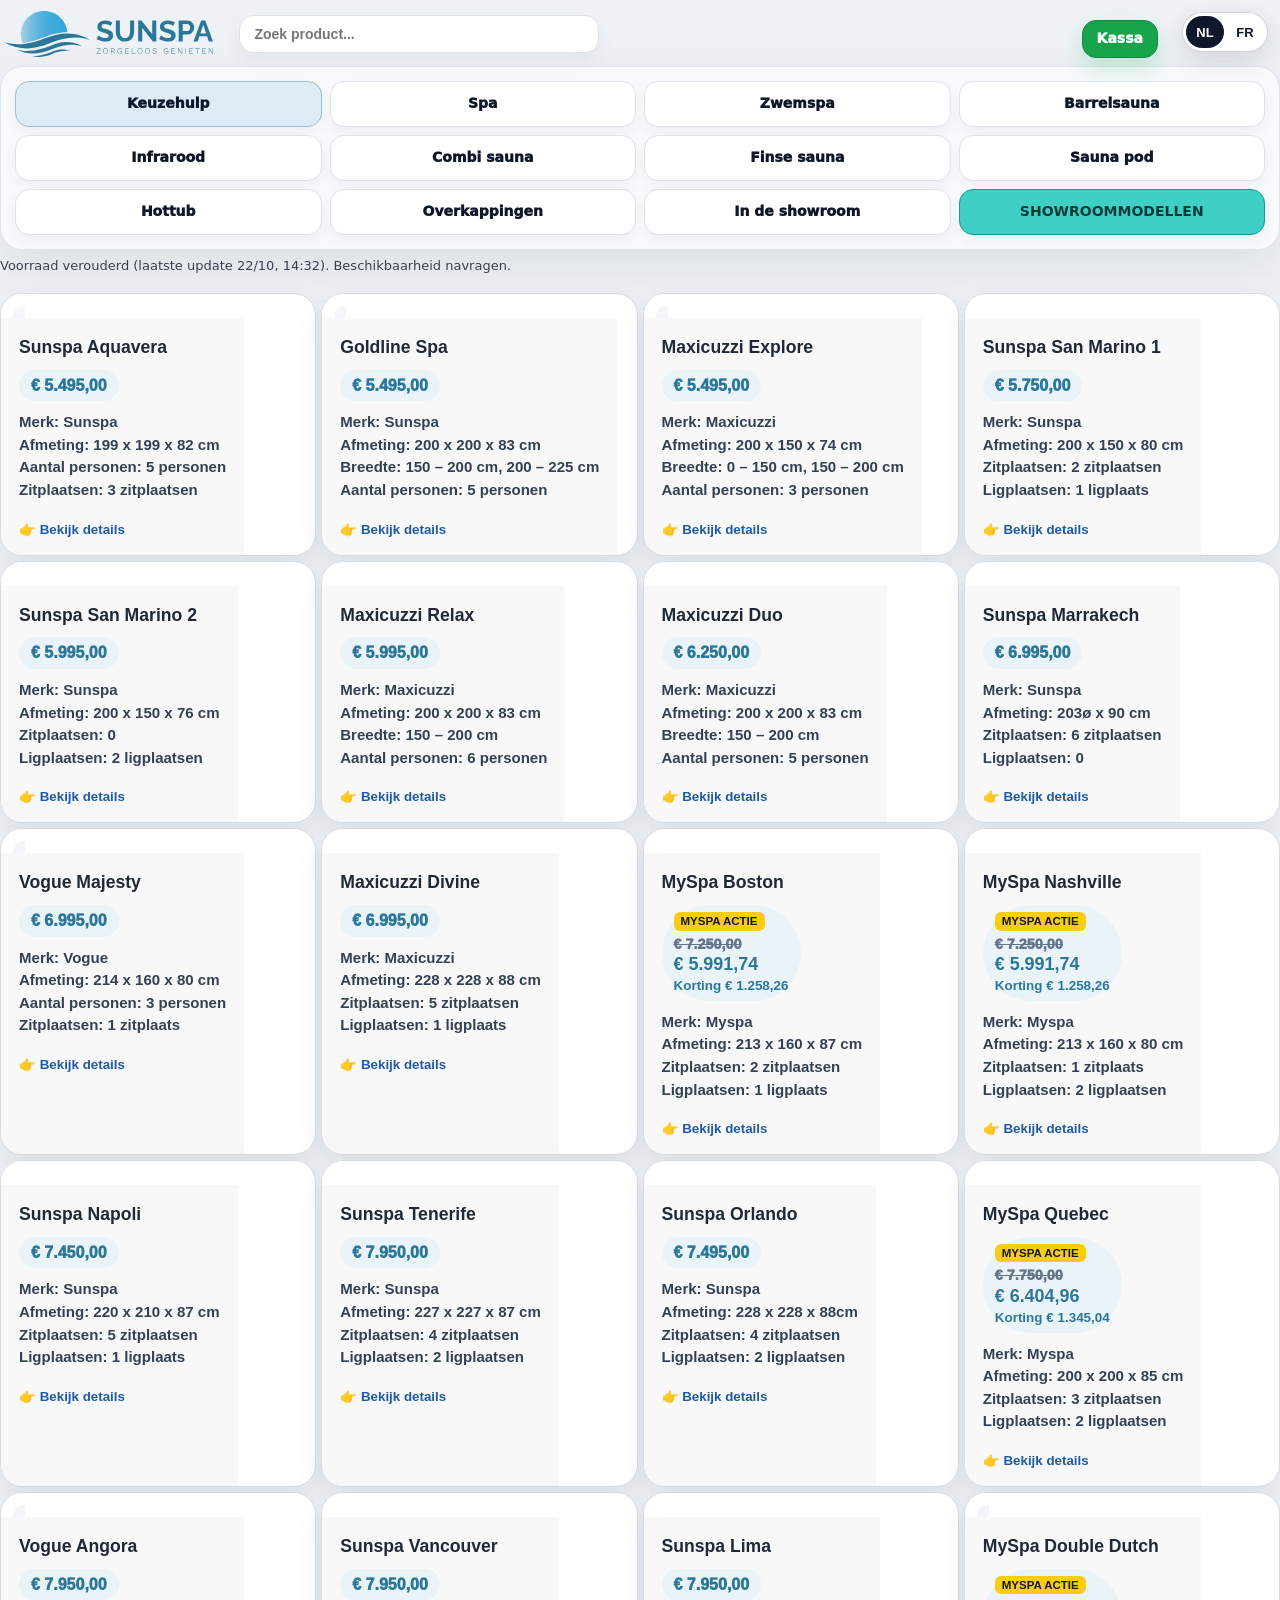
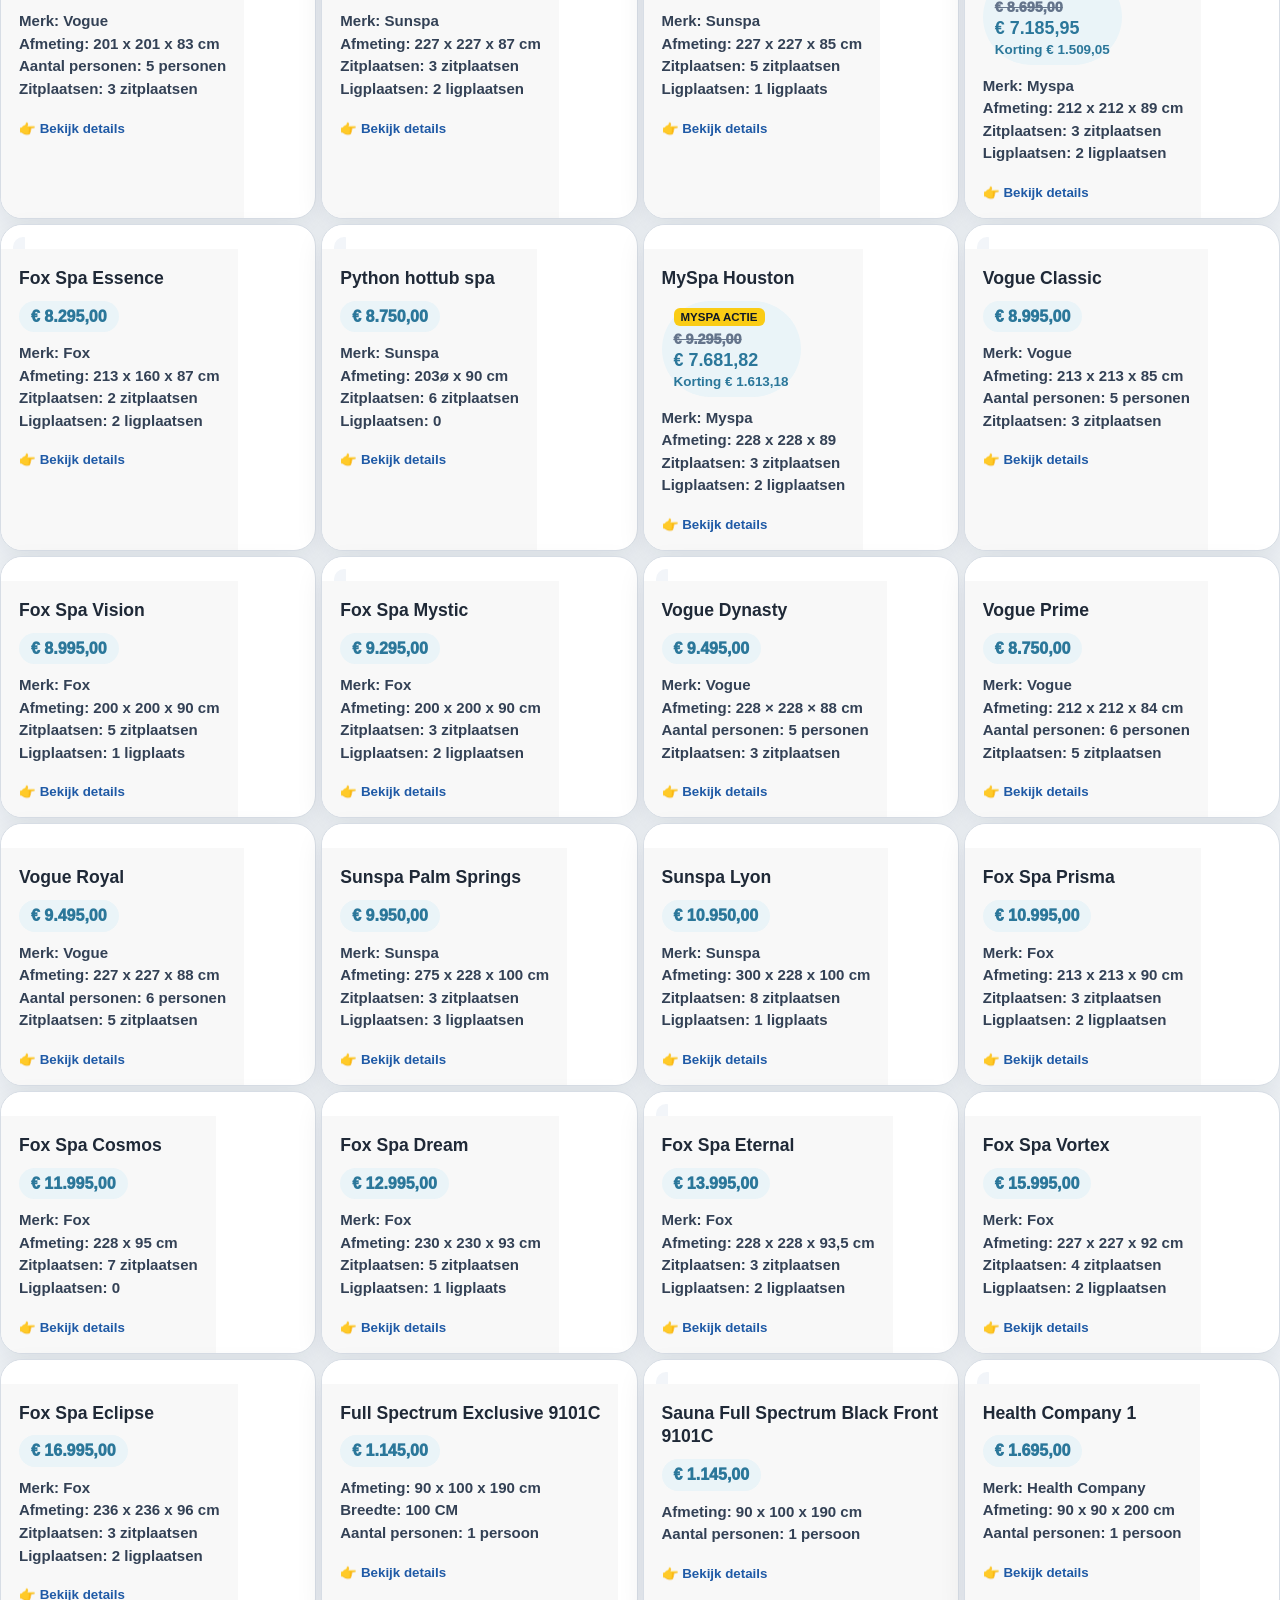
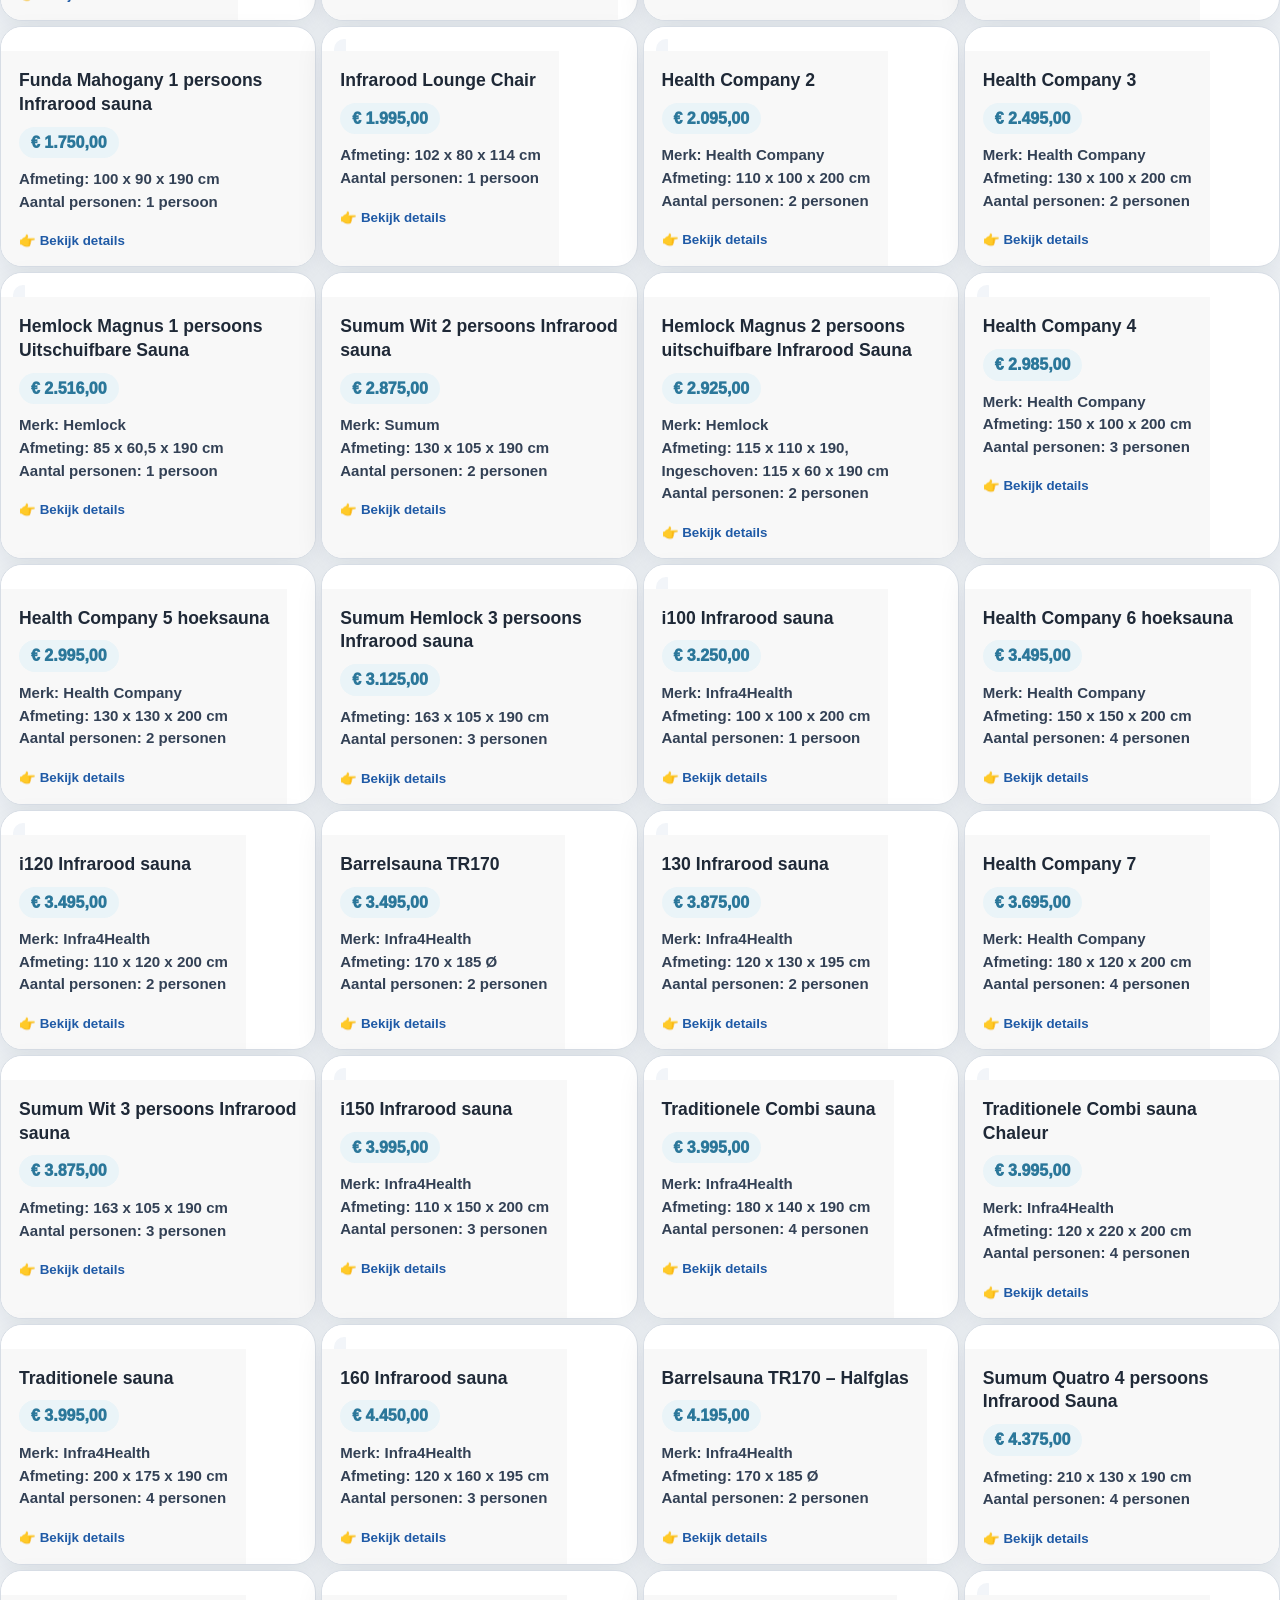
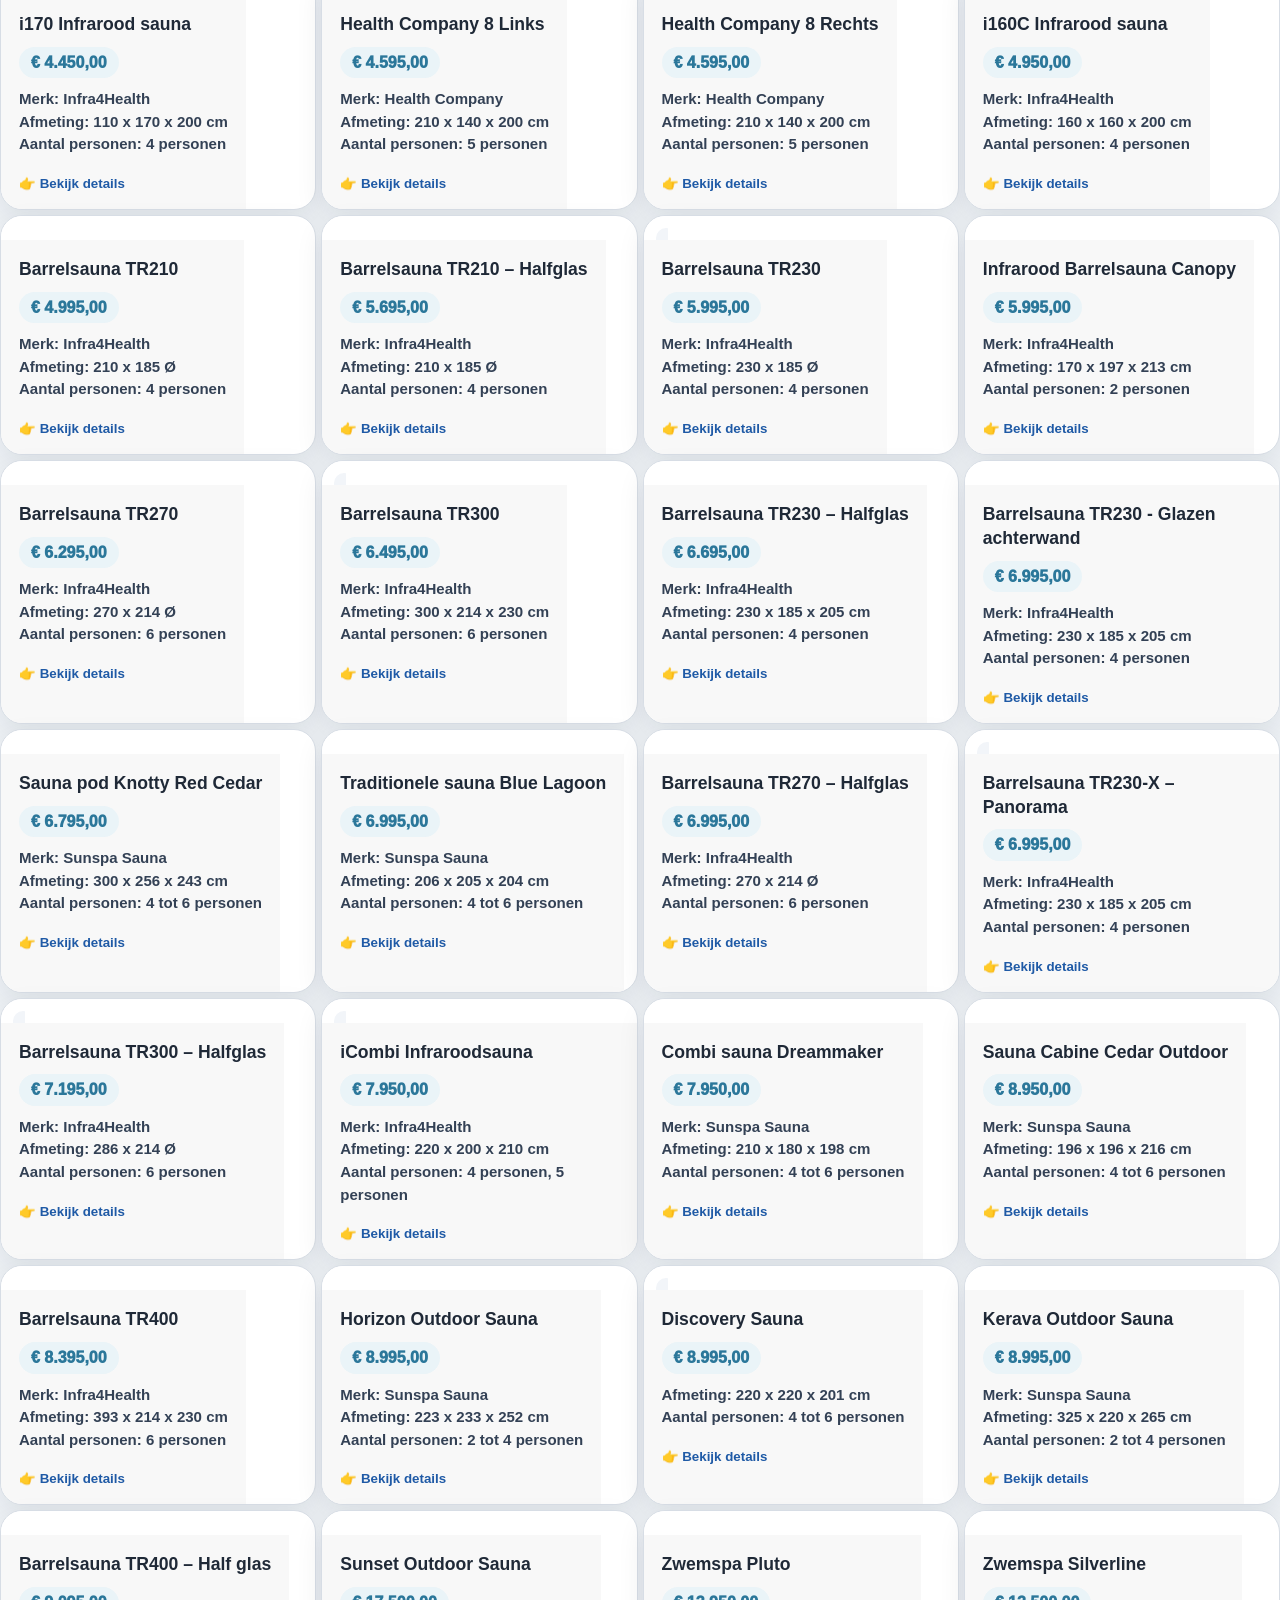
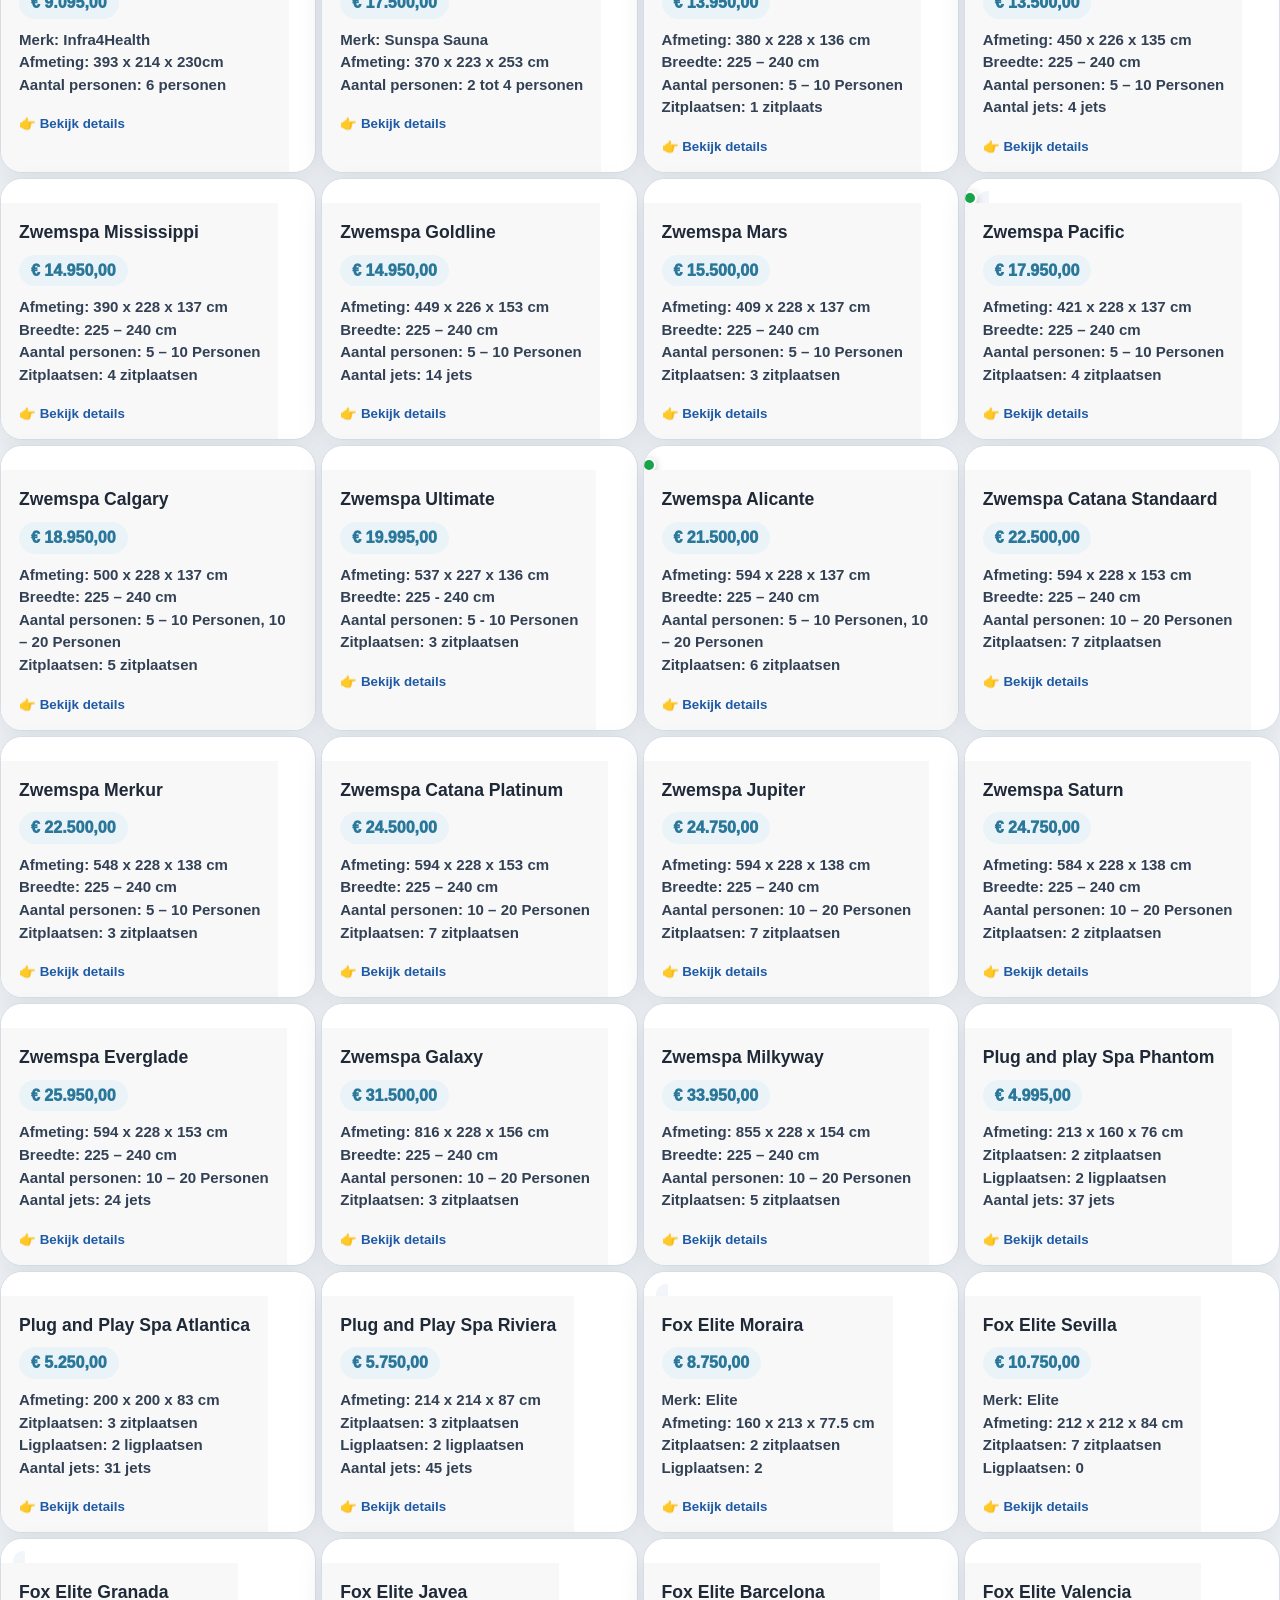
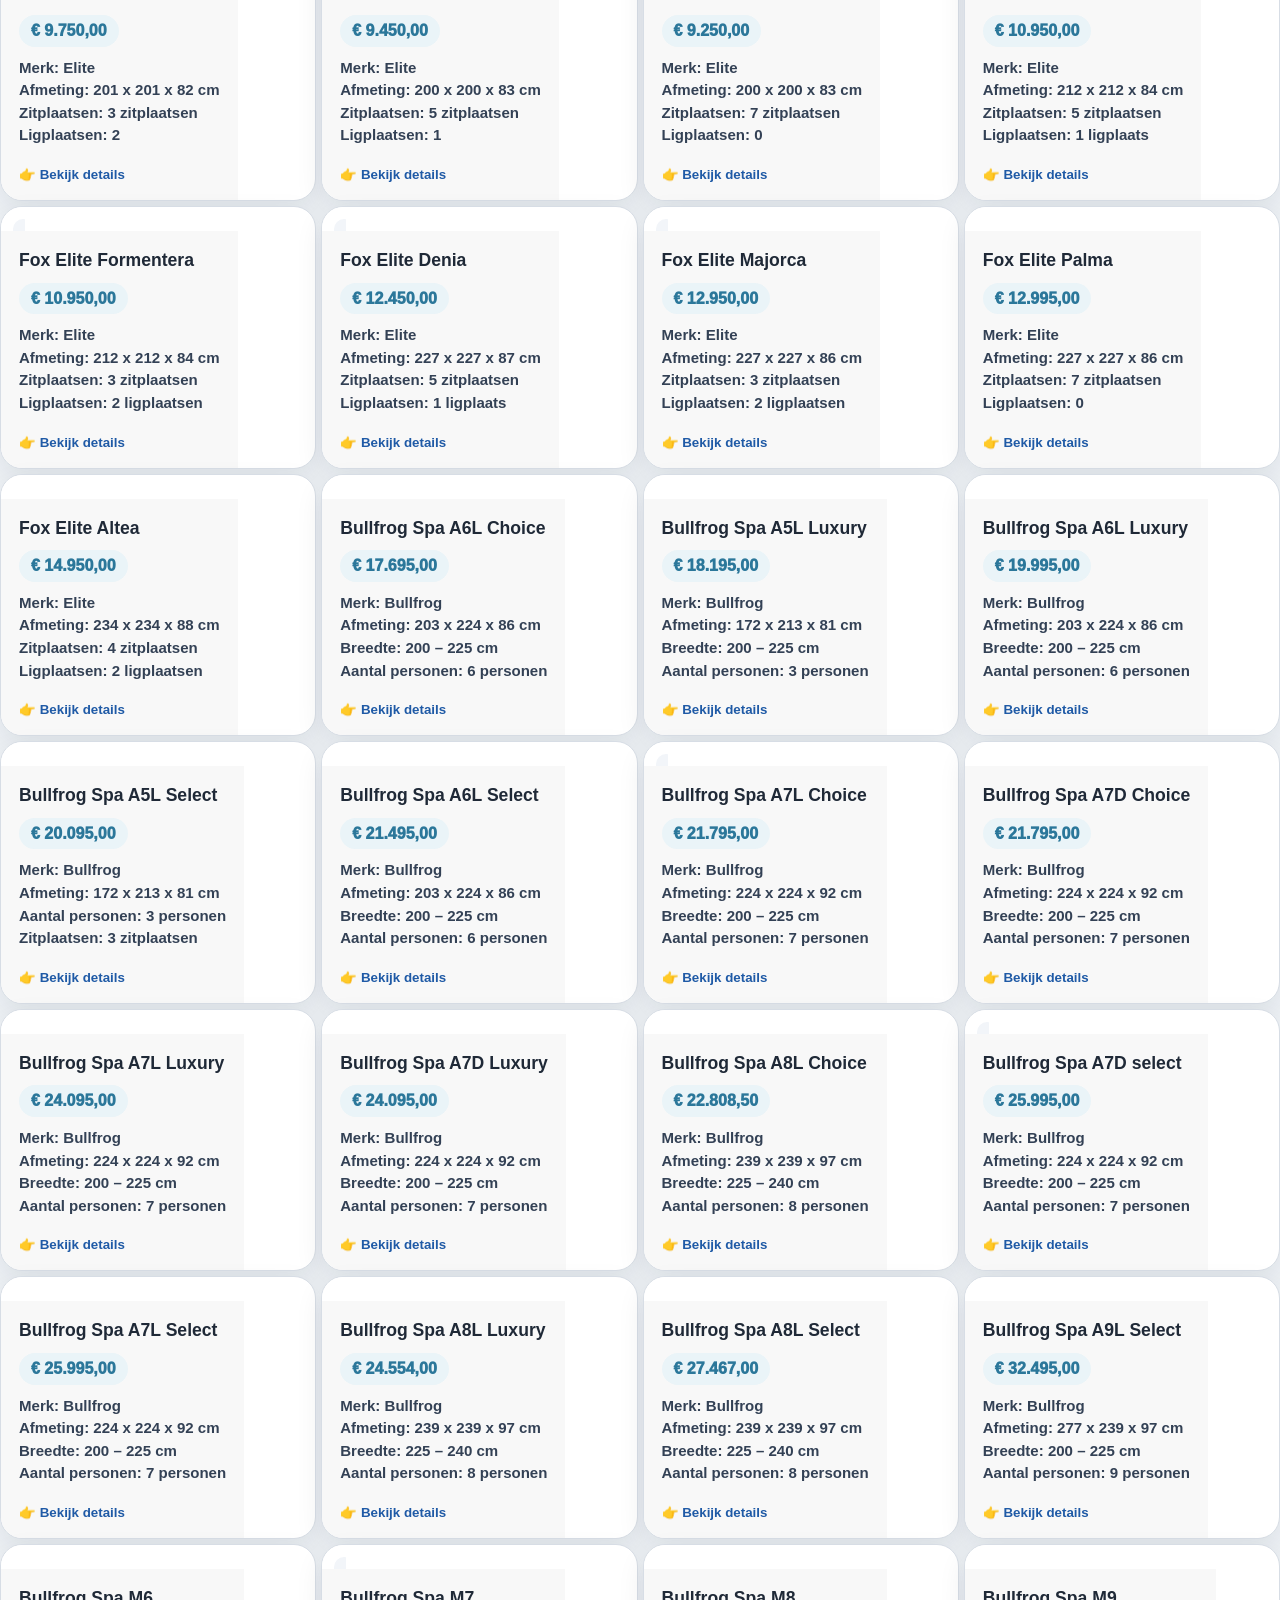
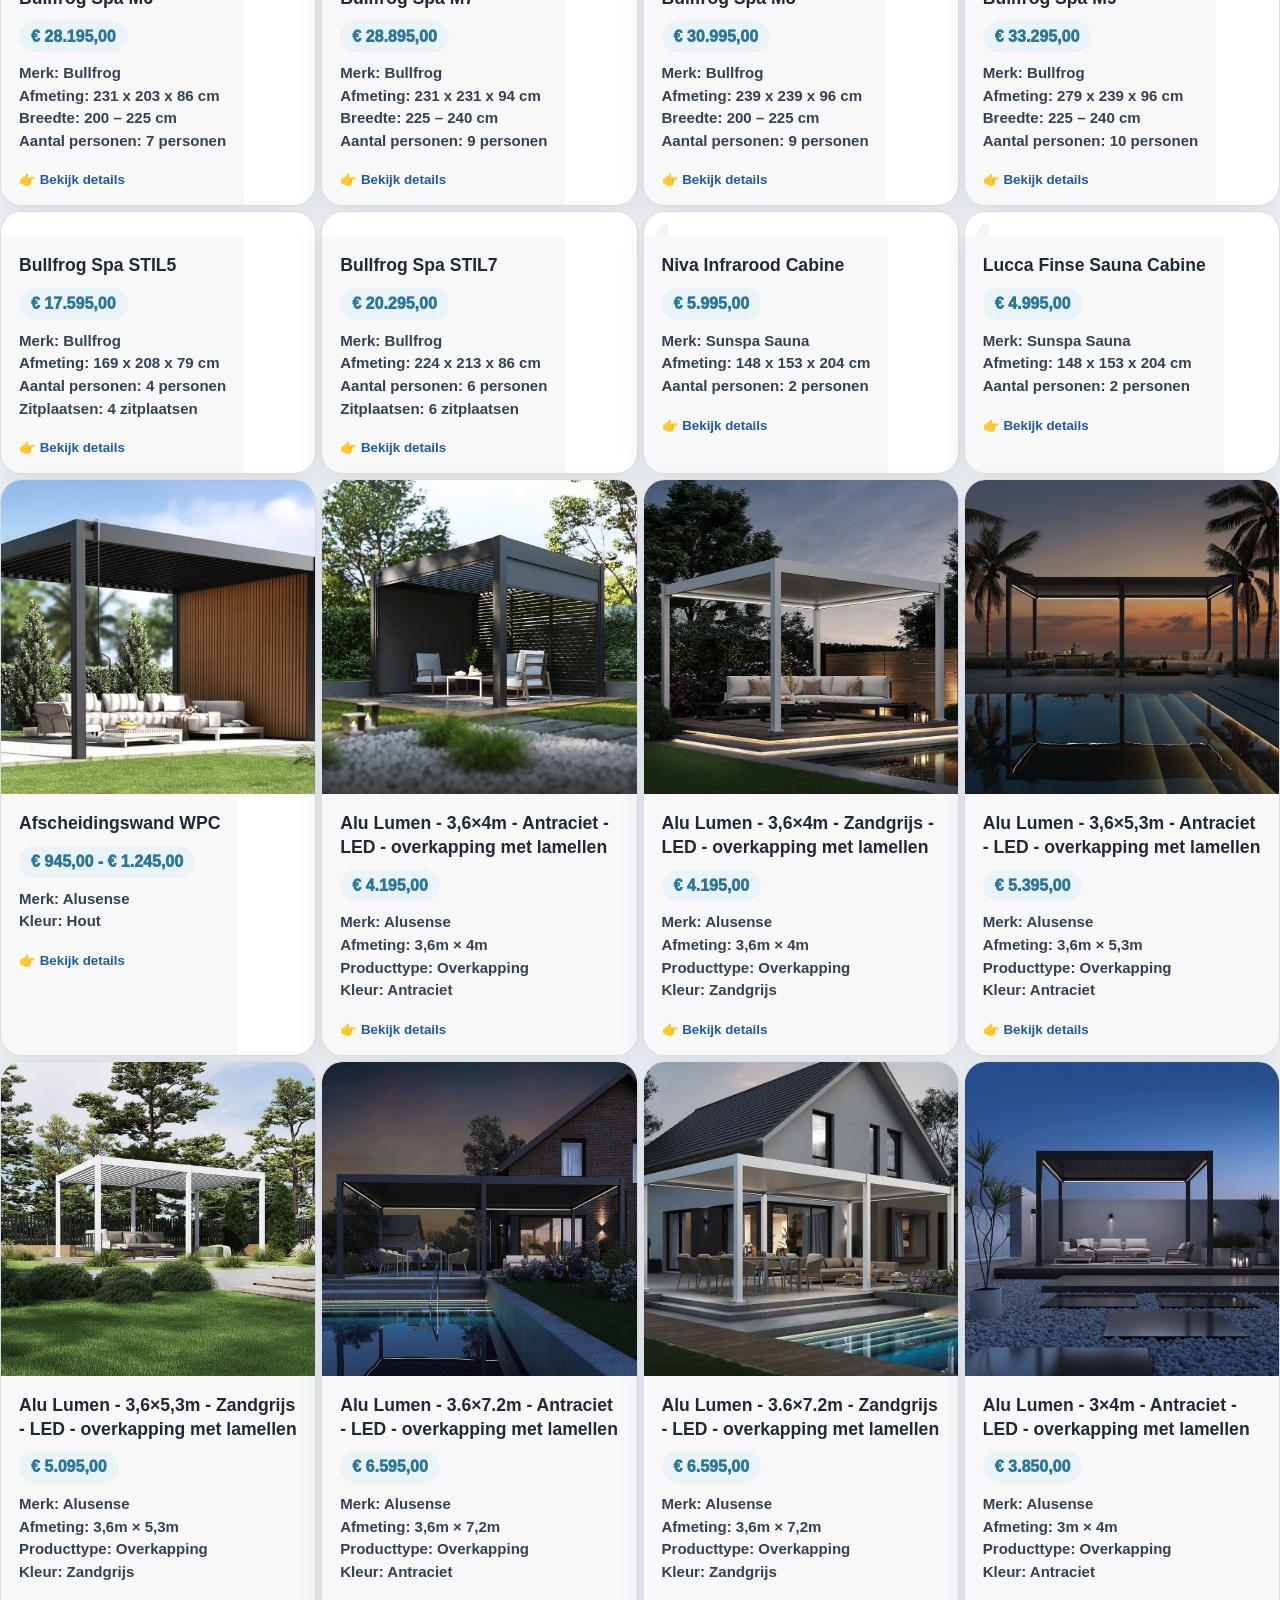
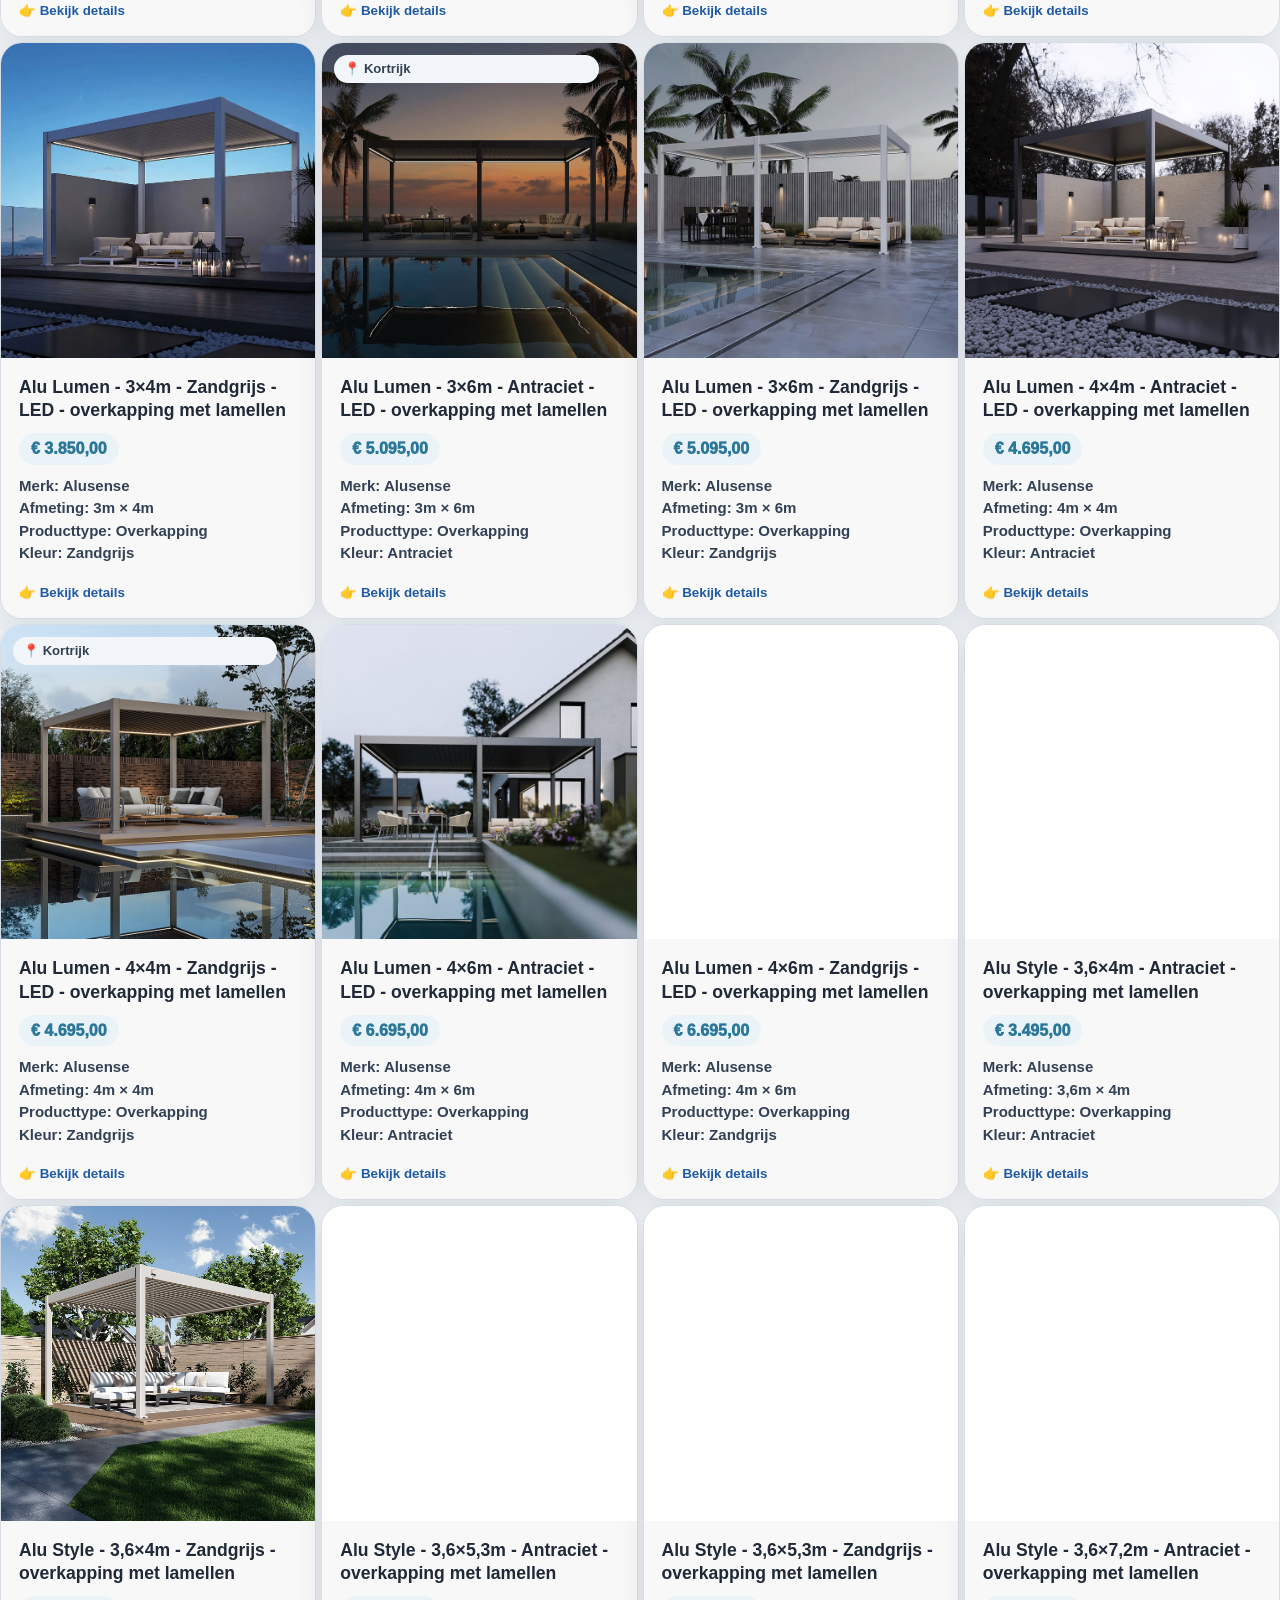
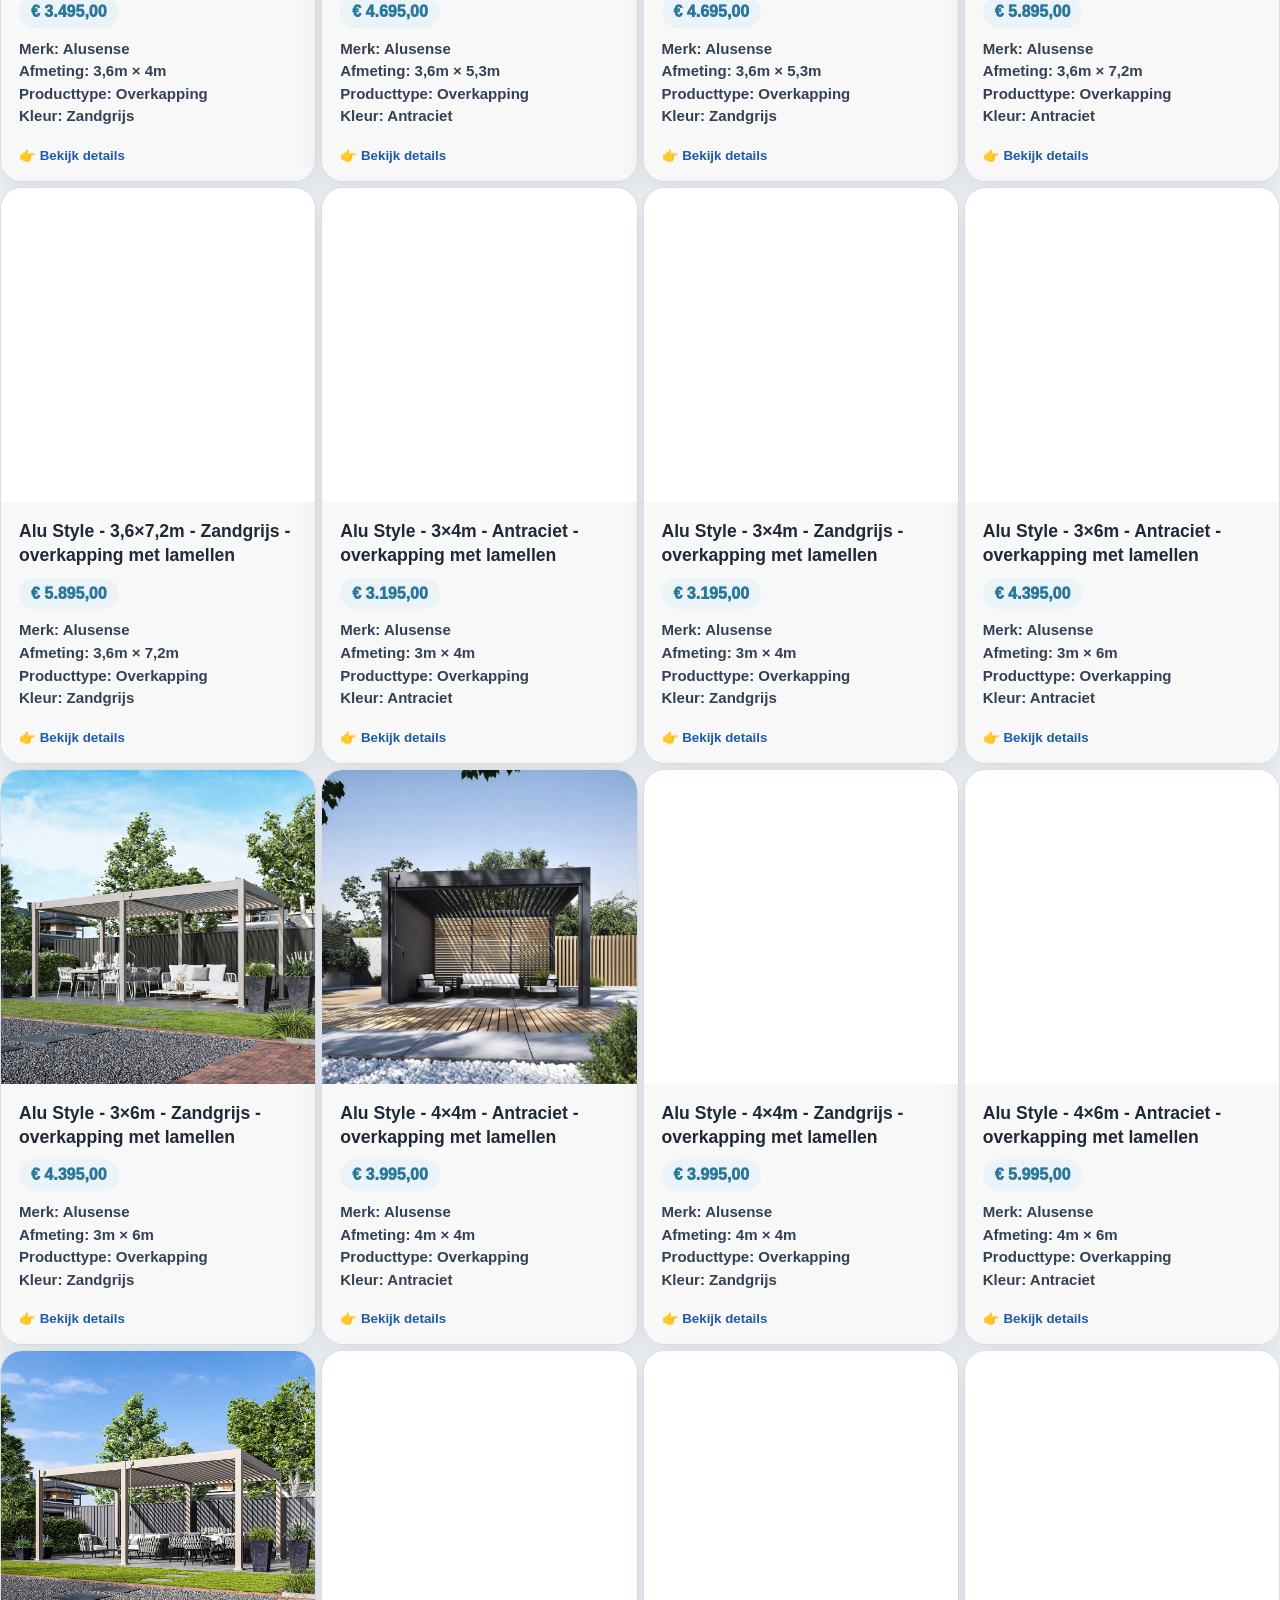
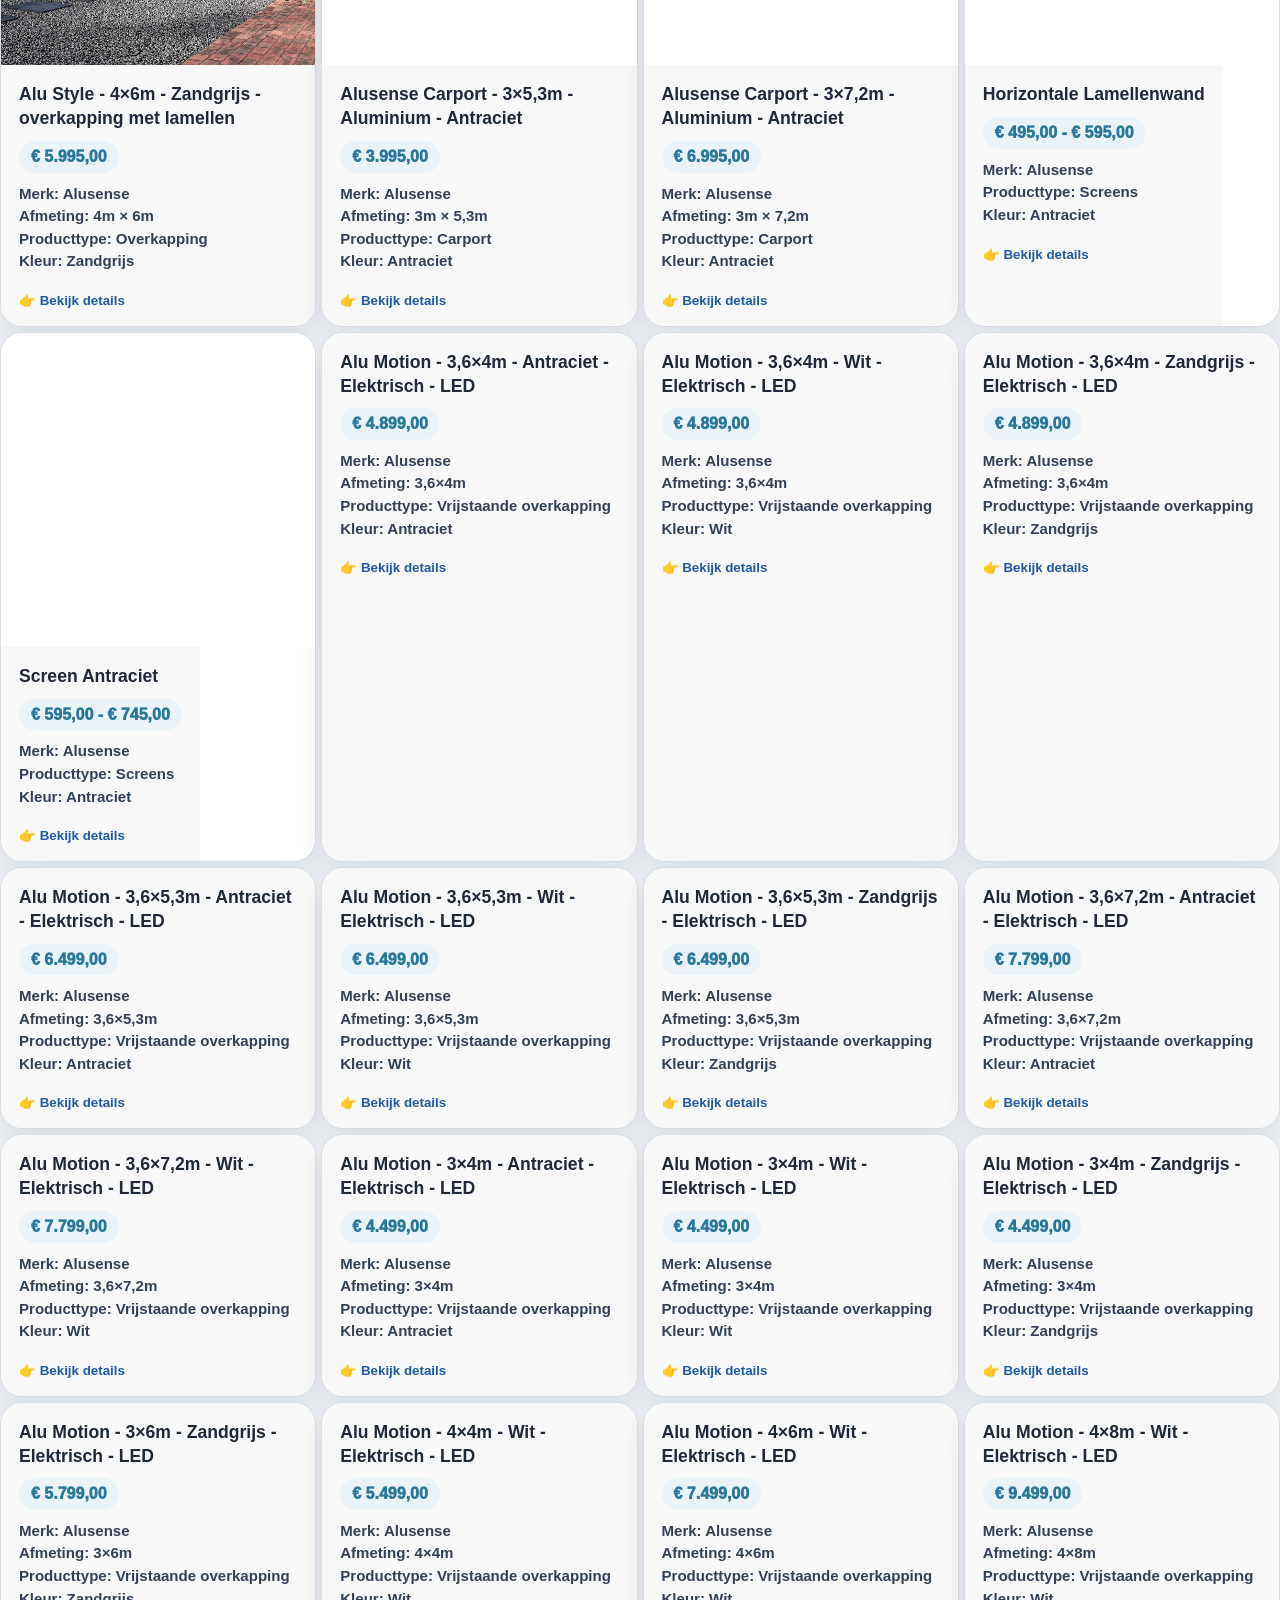
==== commit 83759416: "Keep Alicante and Pacific stock dots green for permanent Graphite availability" ====
--- a/index.html
+++ b/index.html
@@ -97,7 +97,7 @@
 
   <script src="i18n.js?v=showroom-20260911"></script>
   <script src="mobile-menu.js"></script>
-  <script src="stock-status.js?v=stock-fix-20261008"></script>
+  <script src="stock-status.js?v=graphite-stock-20261022"></script>
   <script src="app.js?v=alusense-20261018-2"></script>
 </body>
 </html>
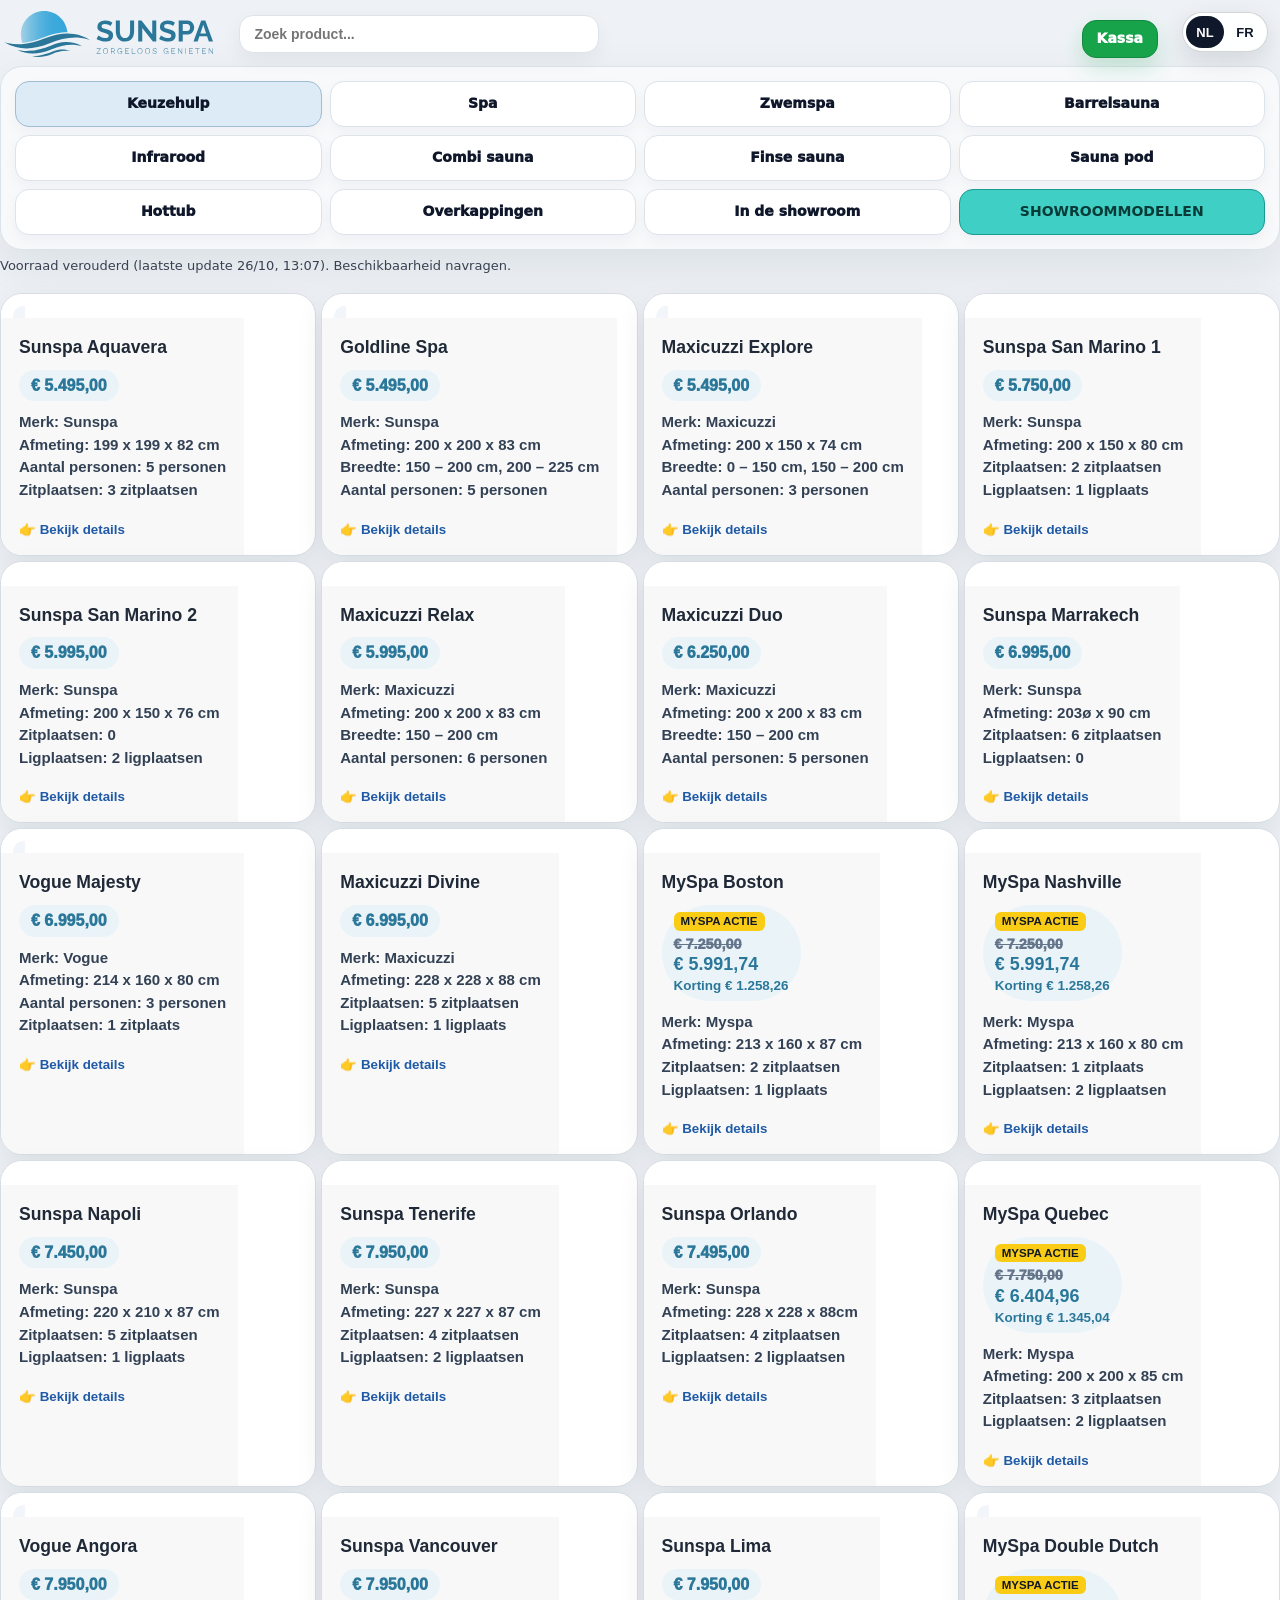
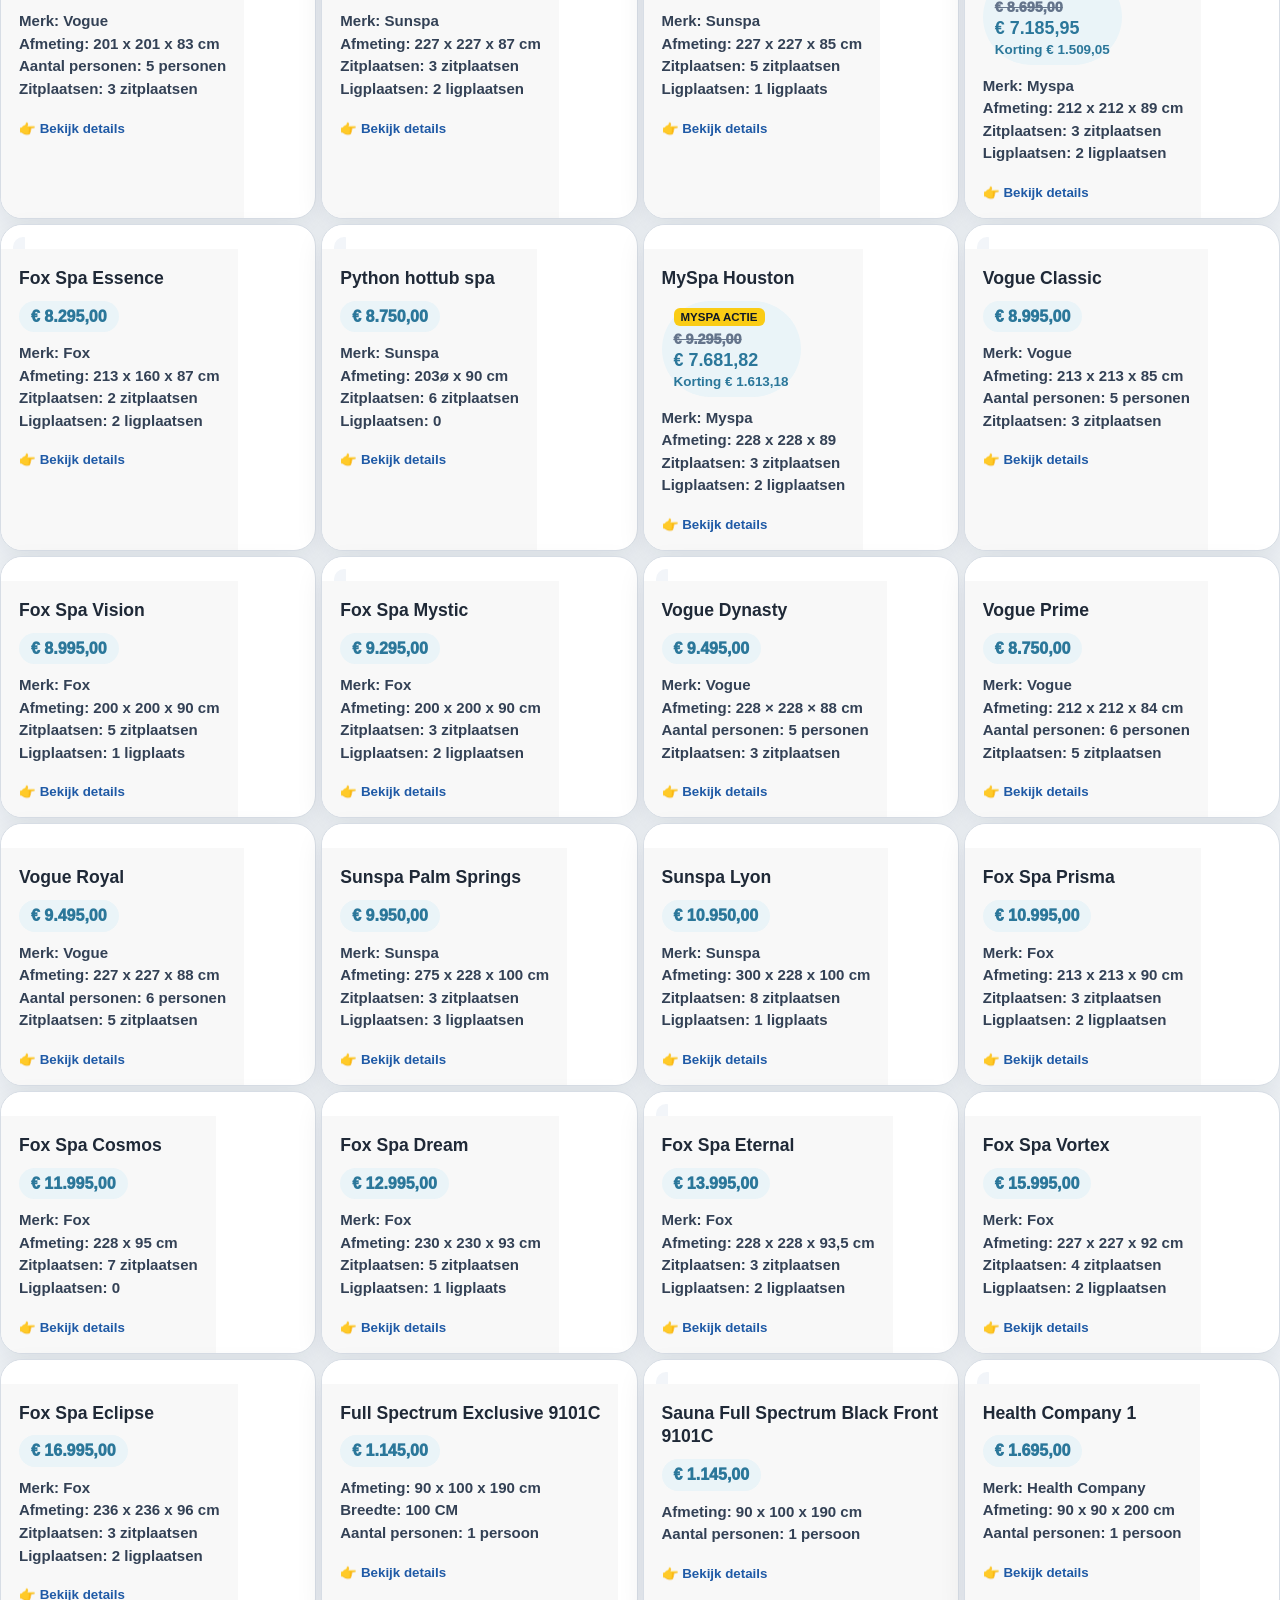
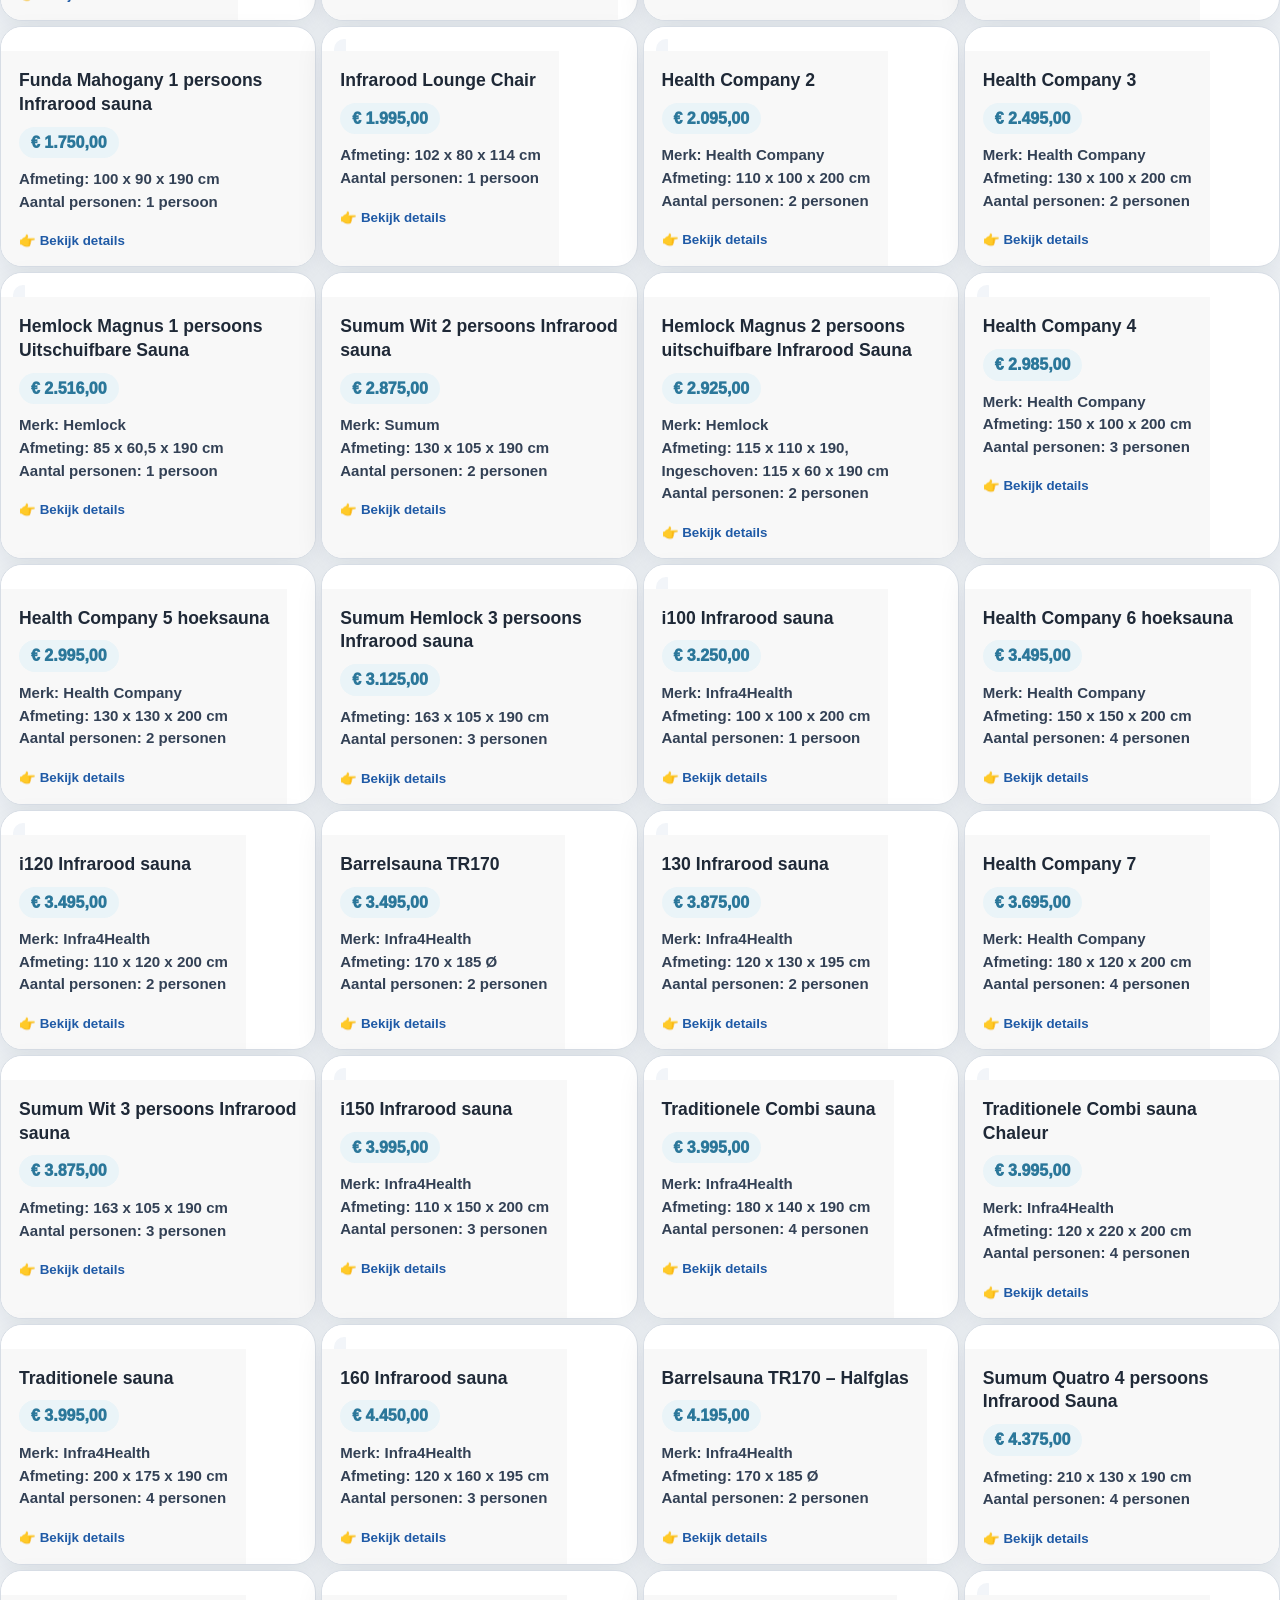
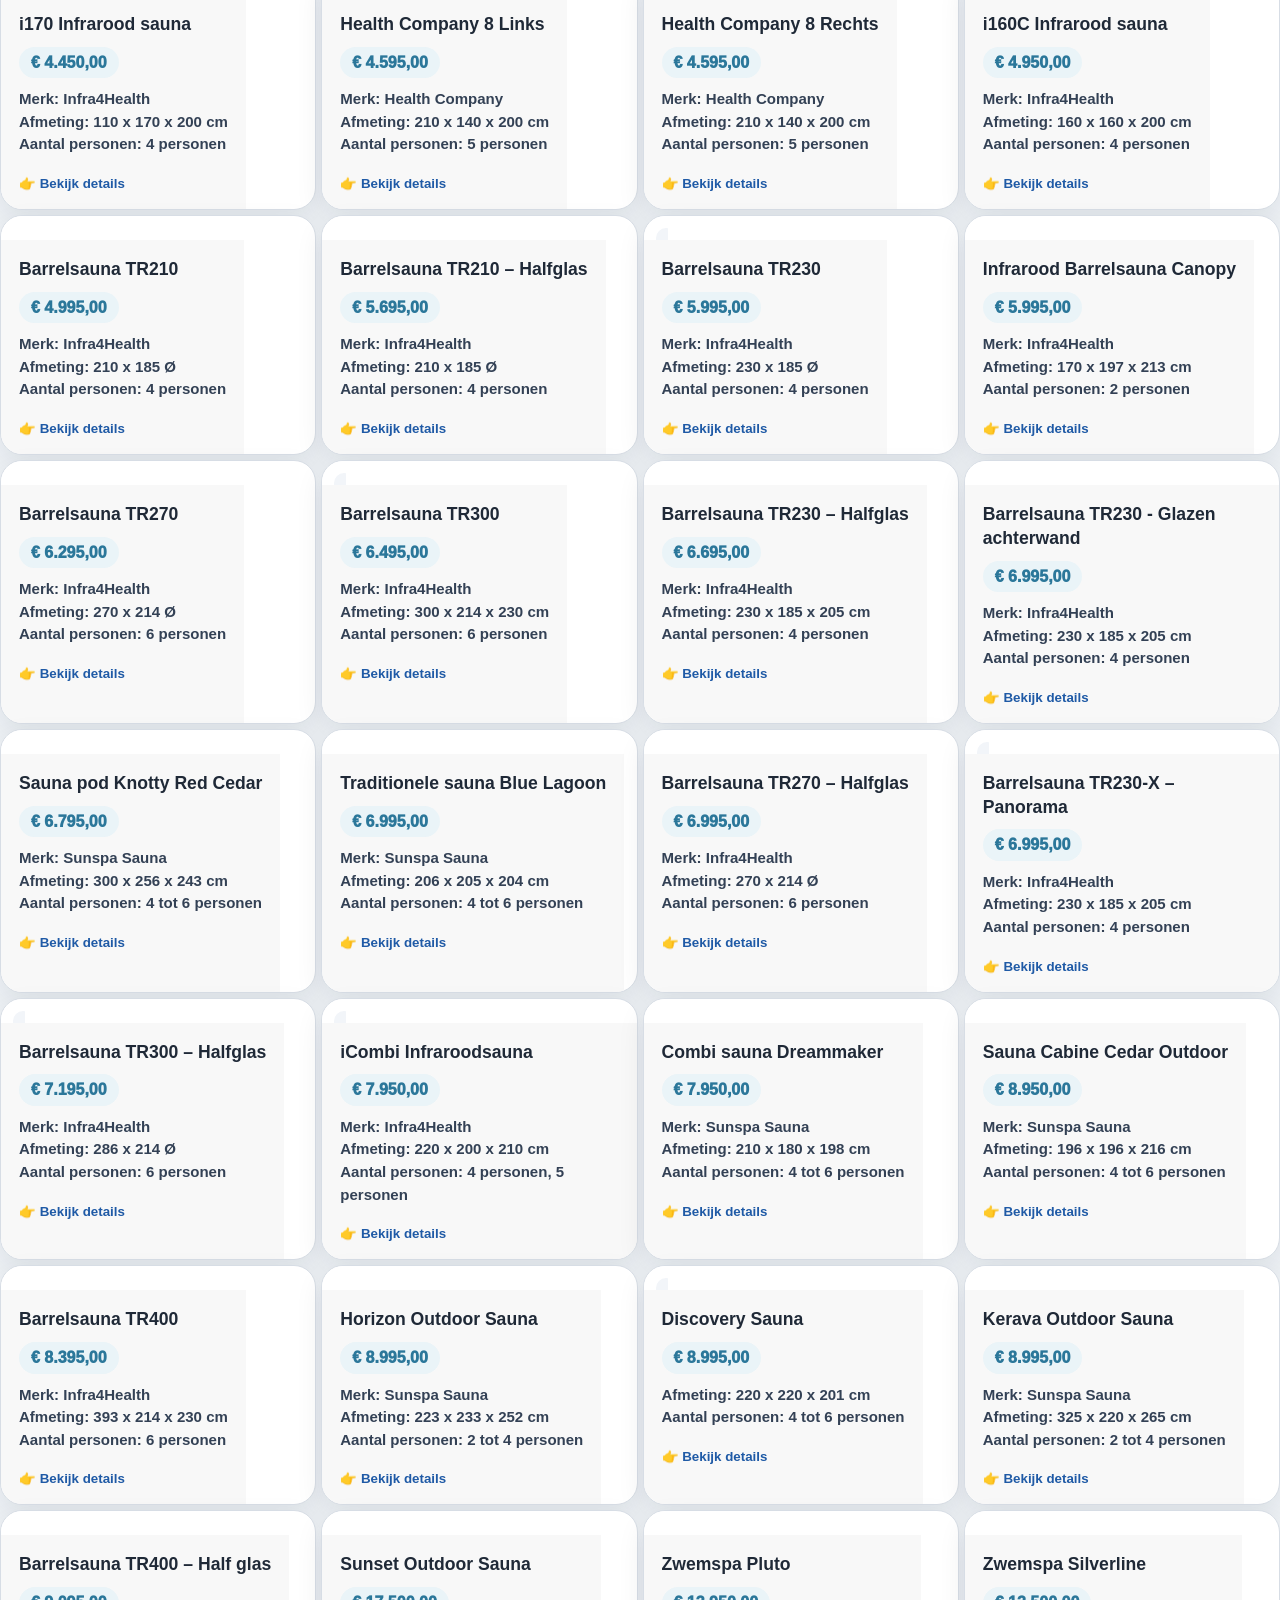
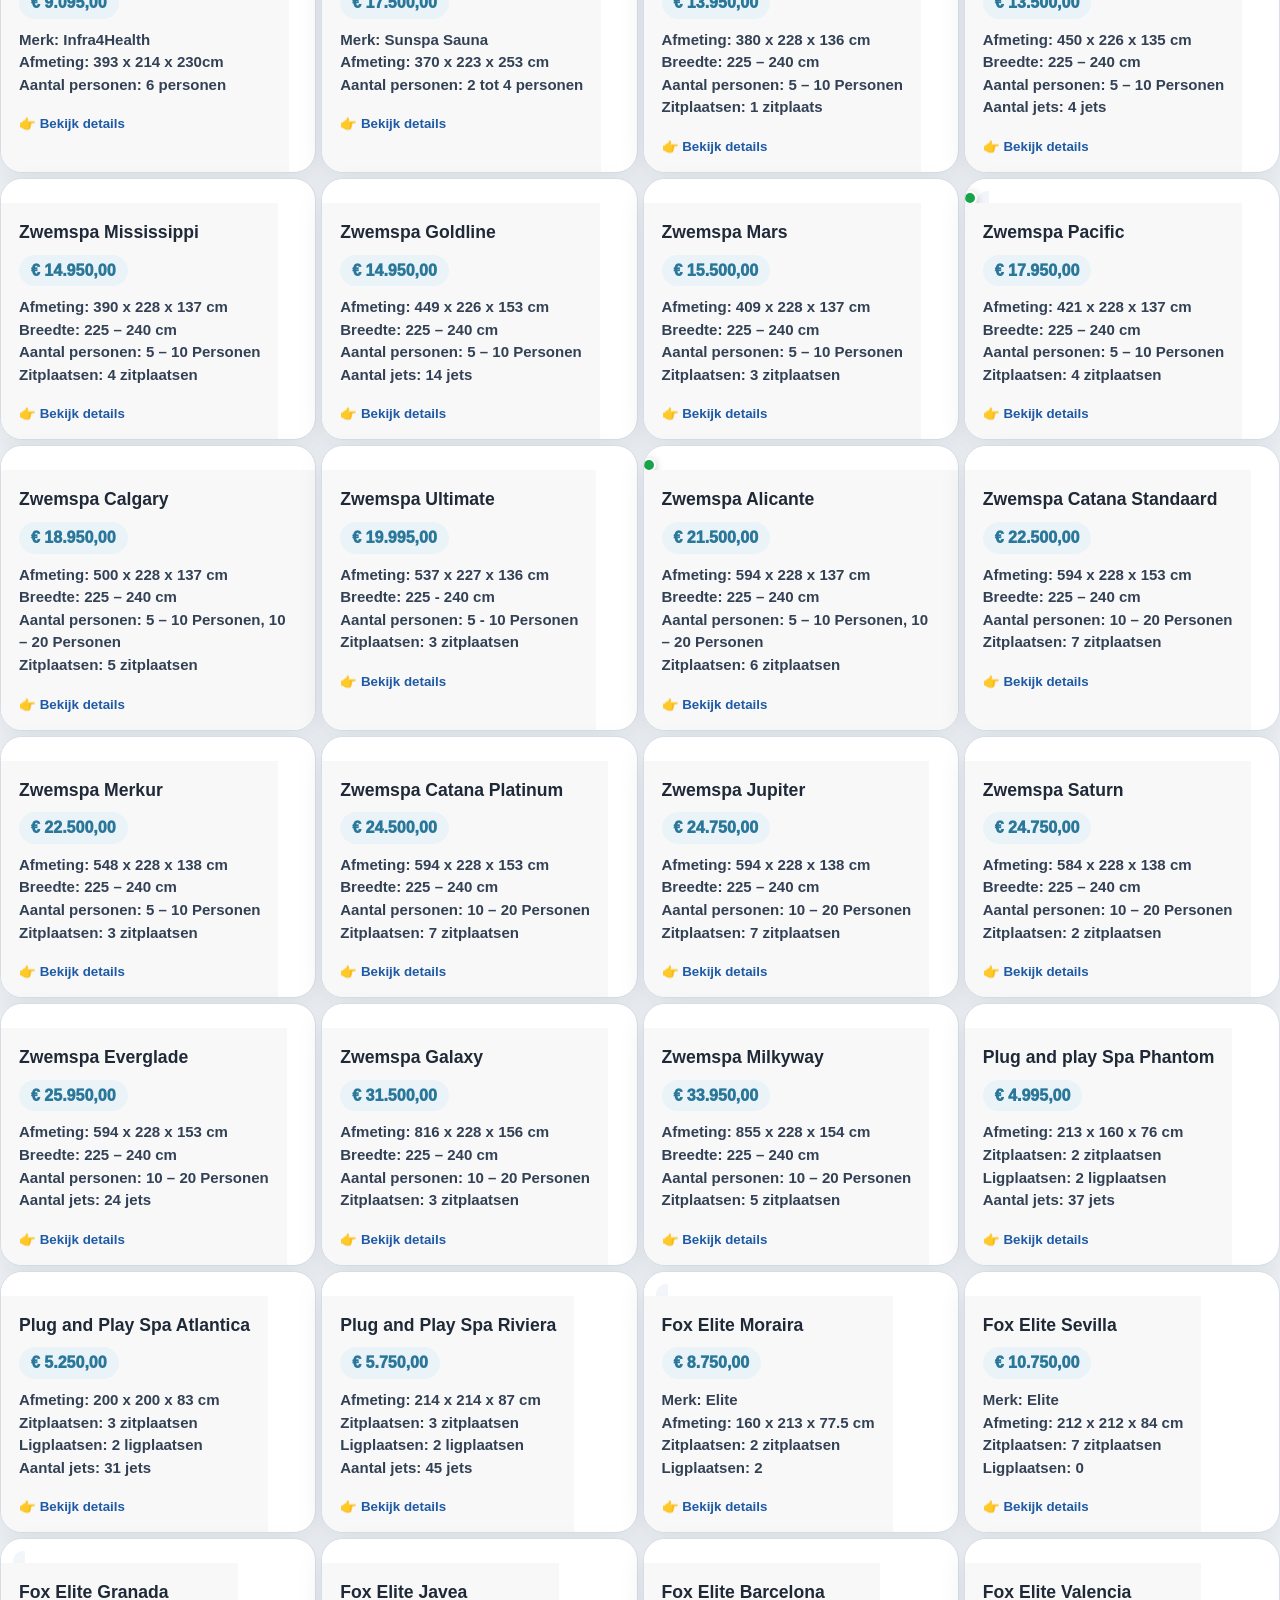
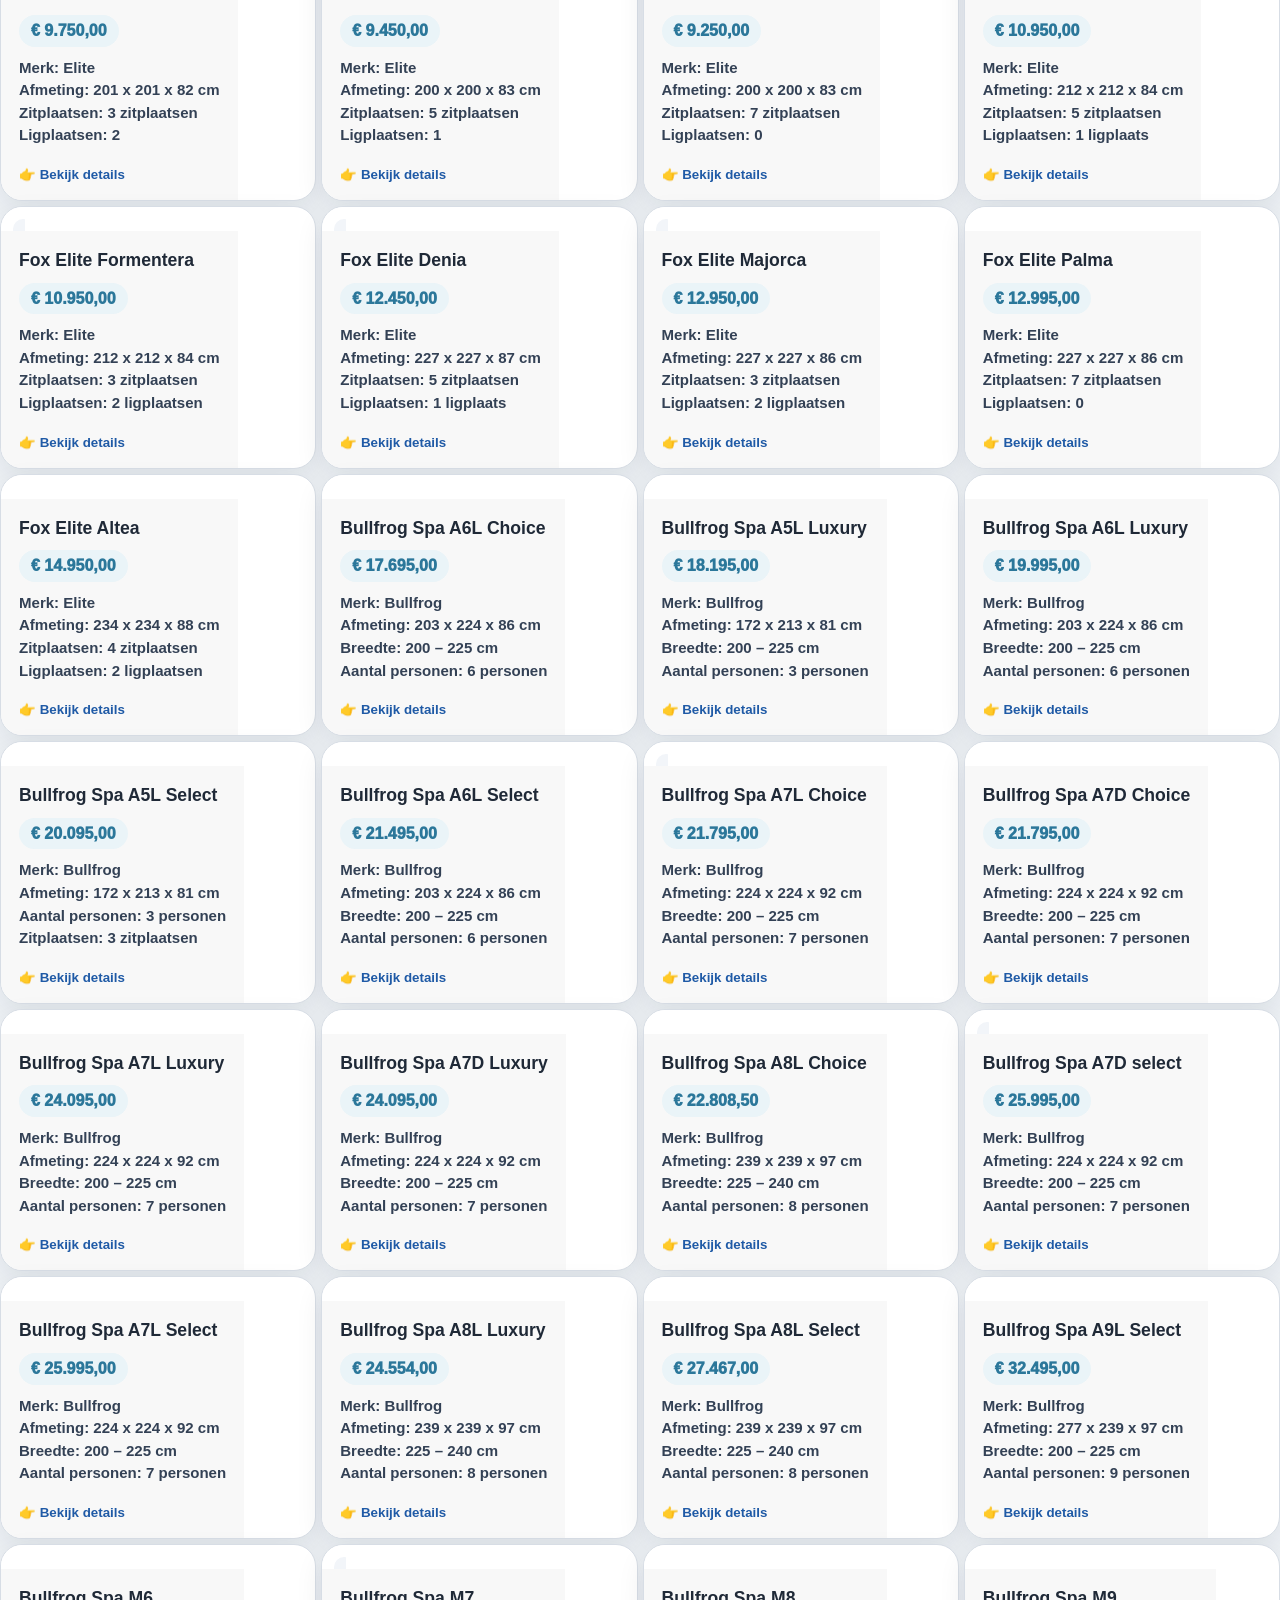
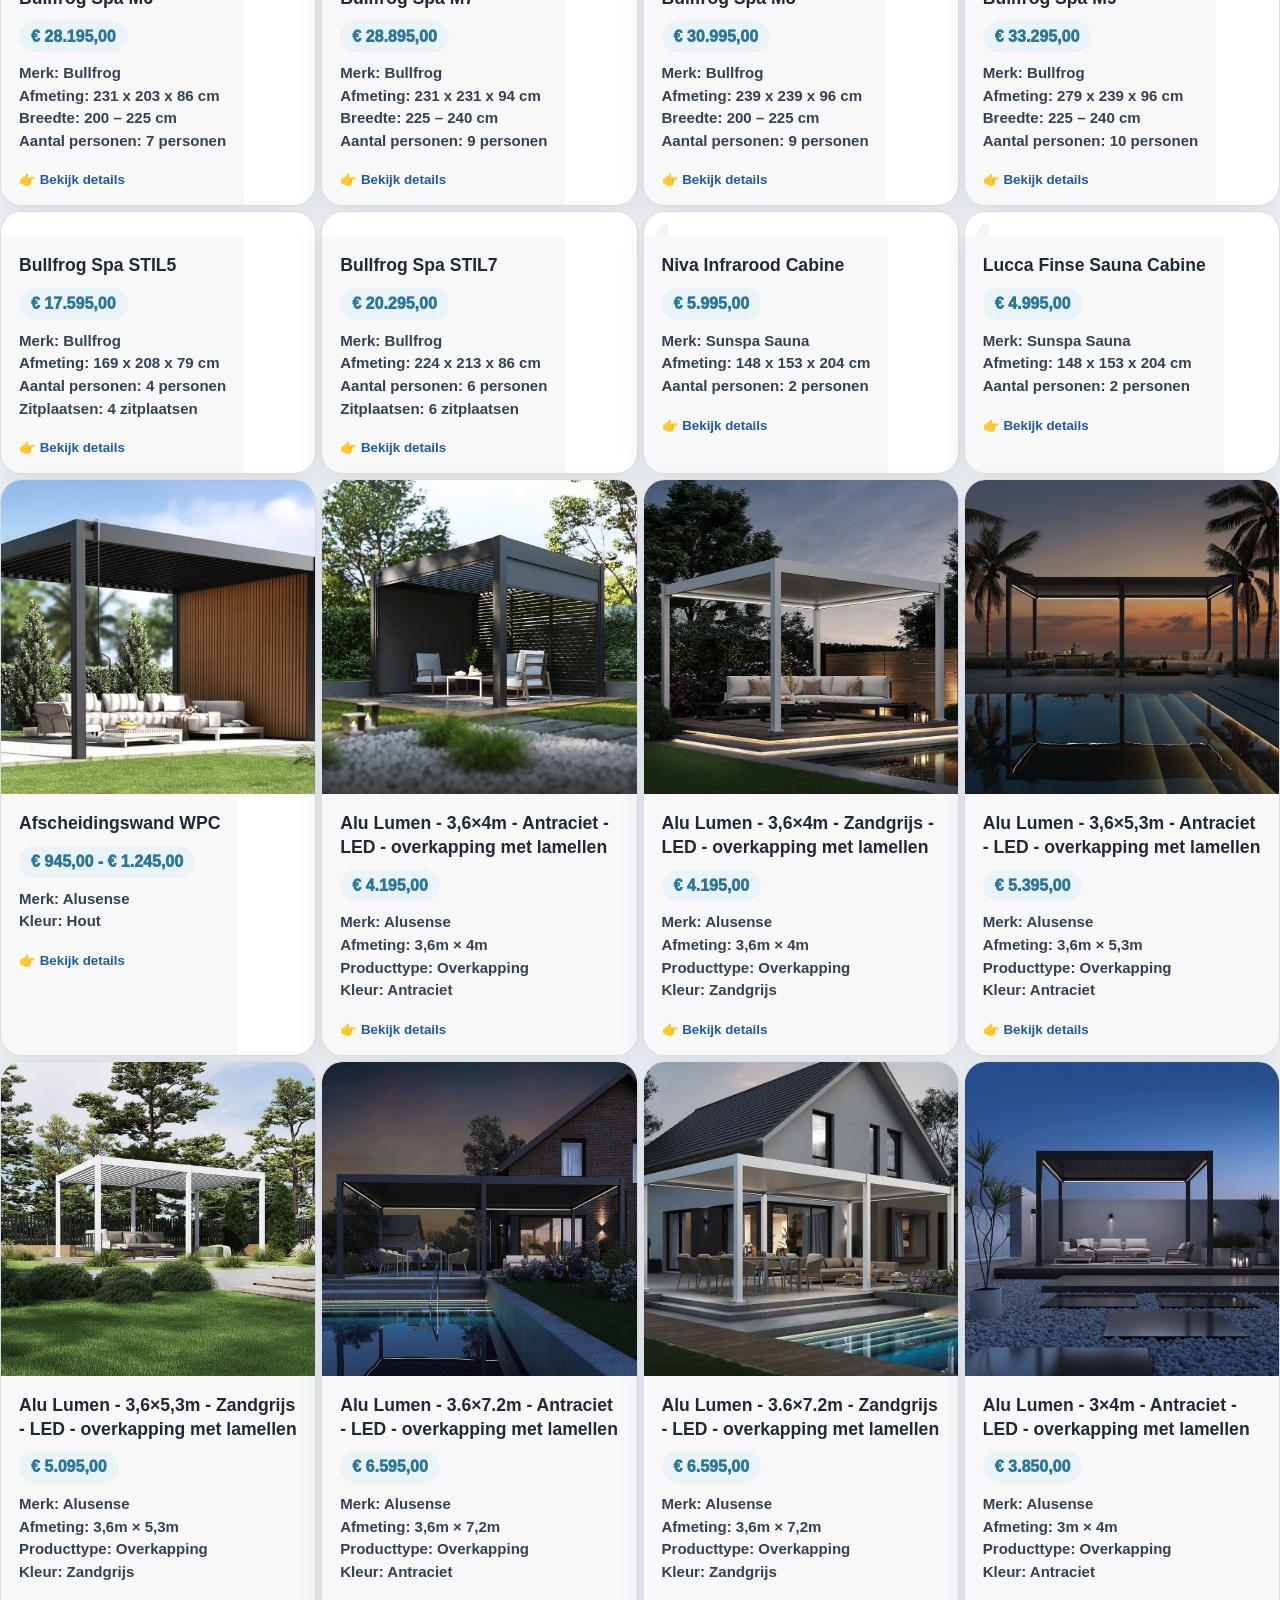
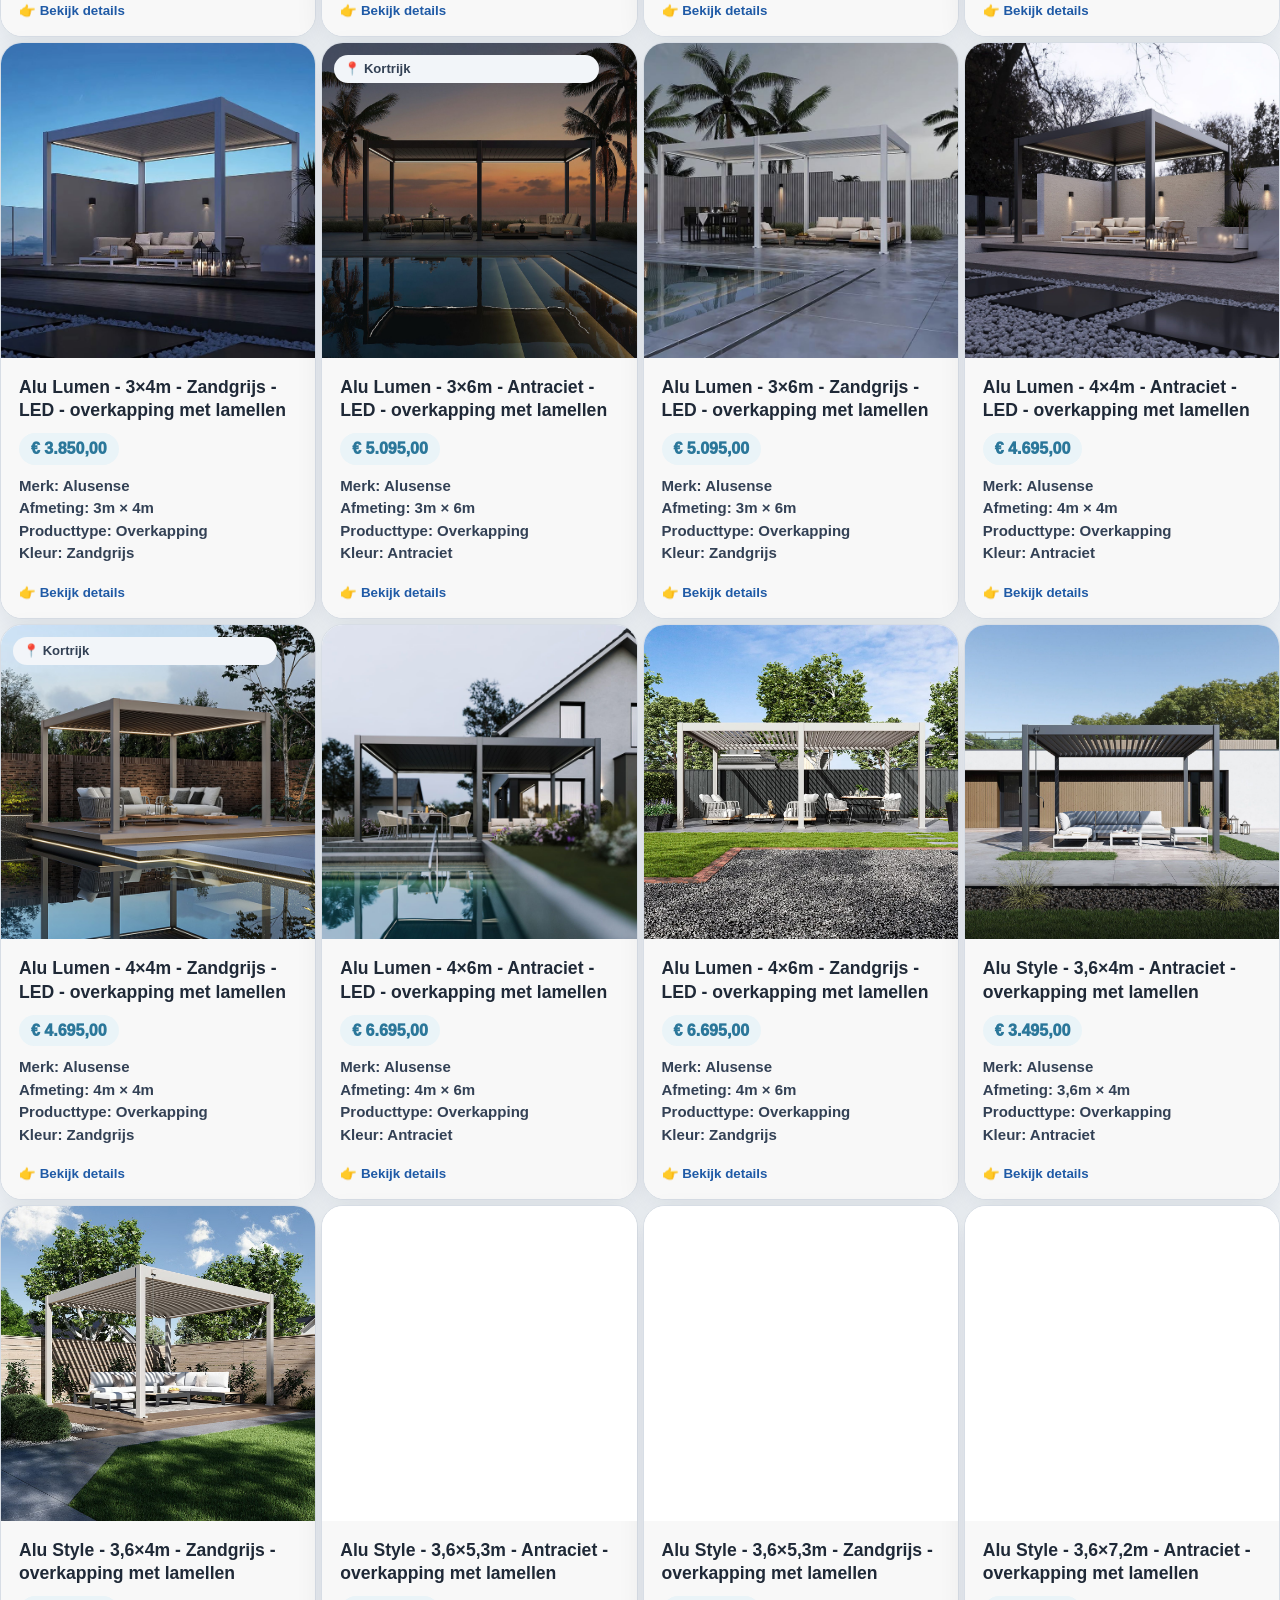
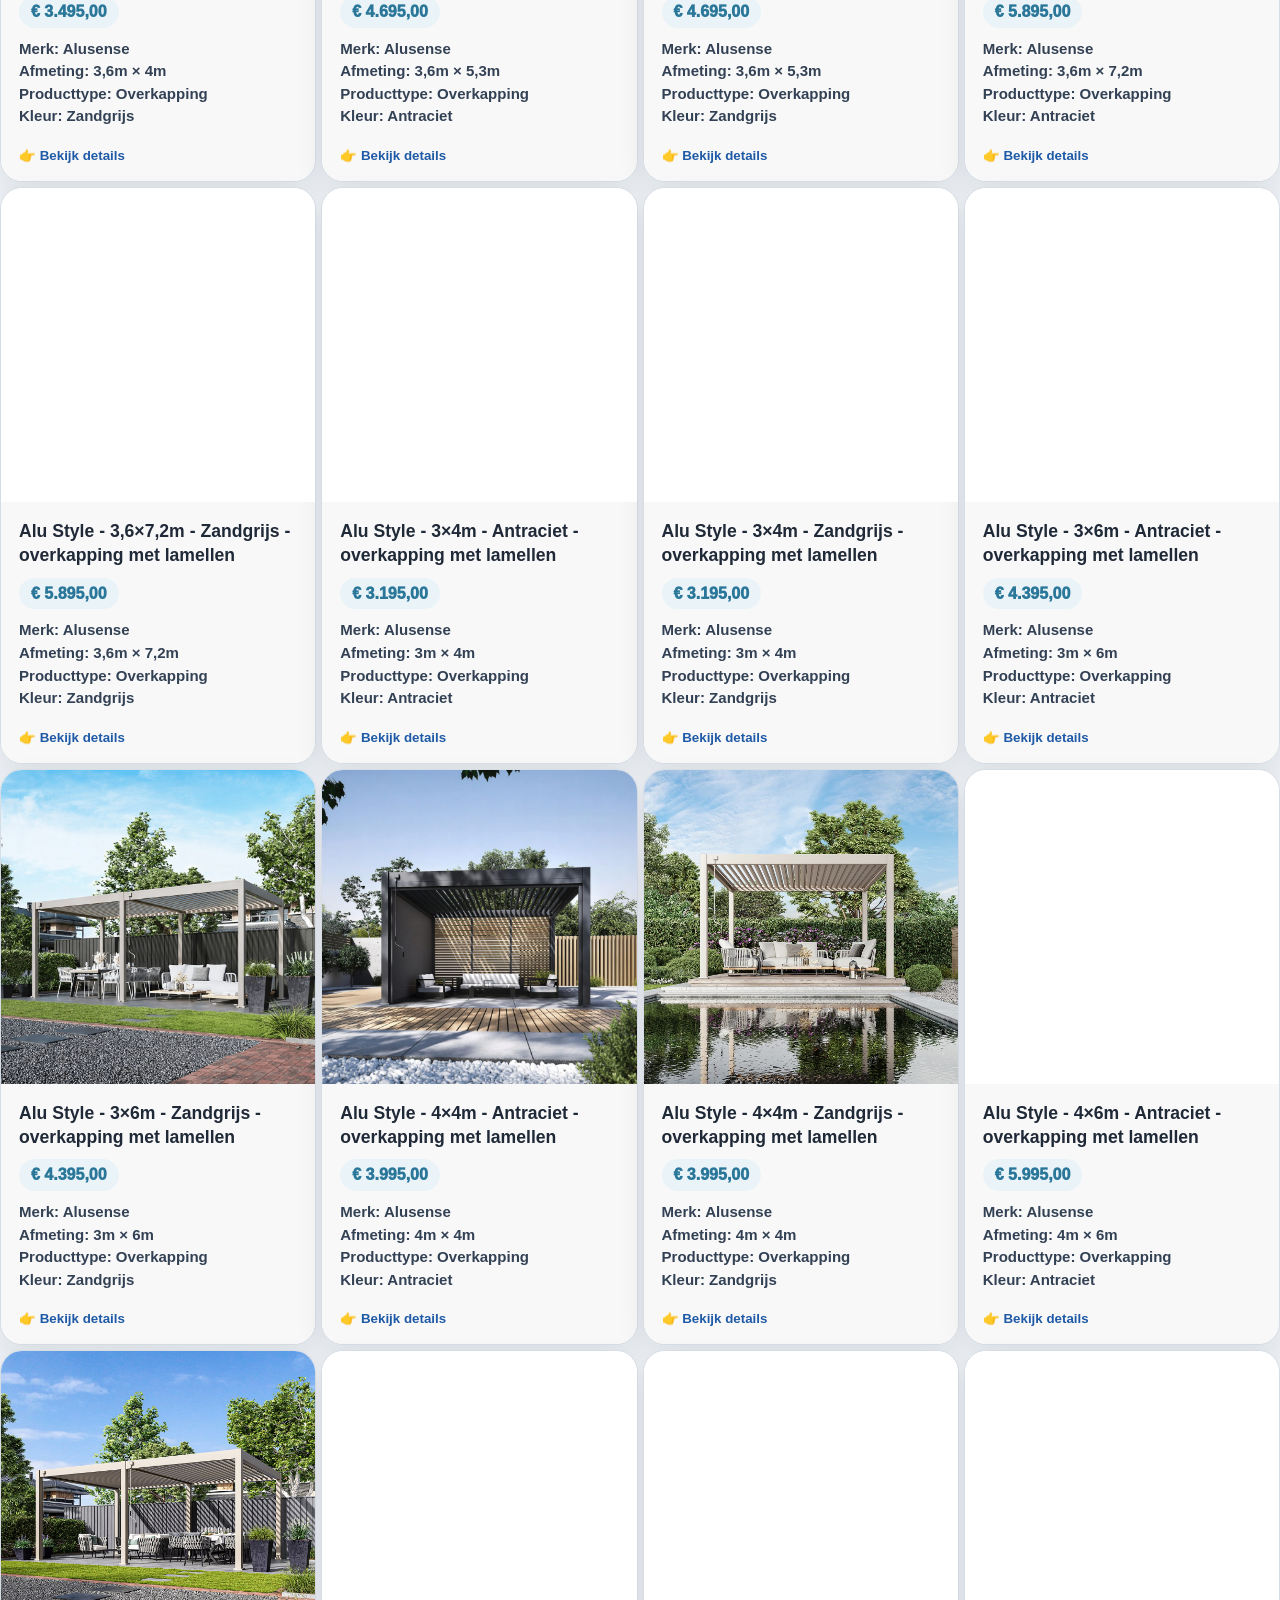
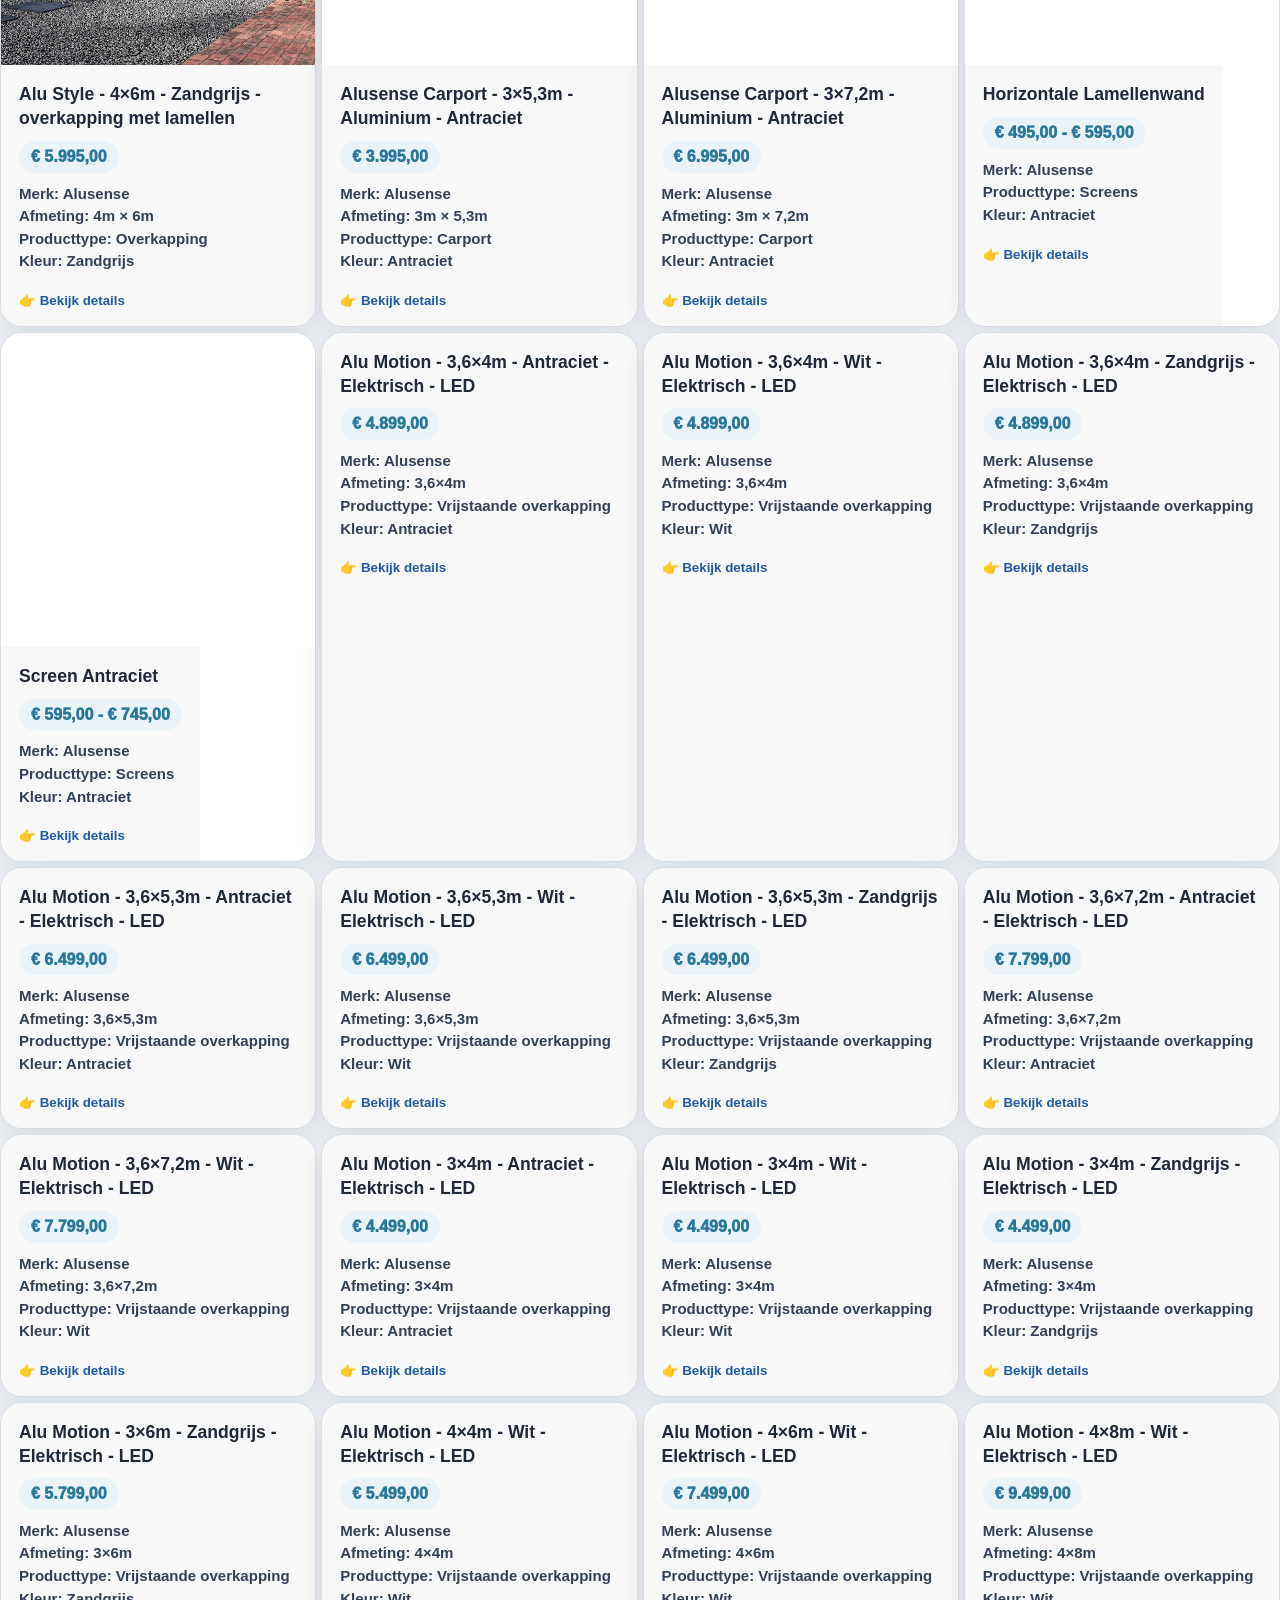
==== commit 2b846e46: "Show live stock dots for saunas, barrels, infrared and combi models" ====
--- a/index.html
+++ b/index.html
@@ -97,7 +97,7 @@
 
   <script src="i18n.js?v=showroom-20260911"></script>
   <script src="mobile-menu.js"></script>
-  <script src="stock-status.js?v=graphite-stock-20261022"></script>
+  <script src="stock-status.js?v=sauna-stock-20261026"></script>
   <script src="app.js?v=alusense-20261018-2"></script>
 </body>
 </html>
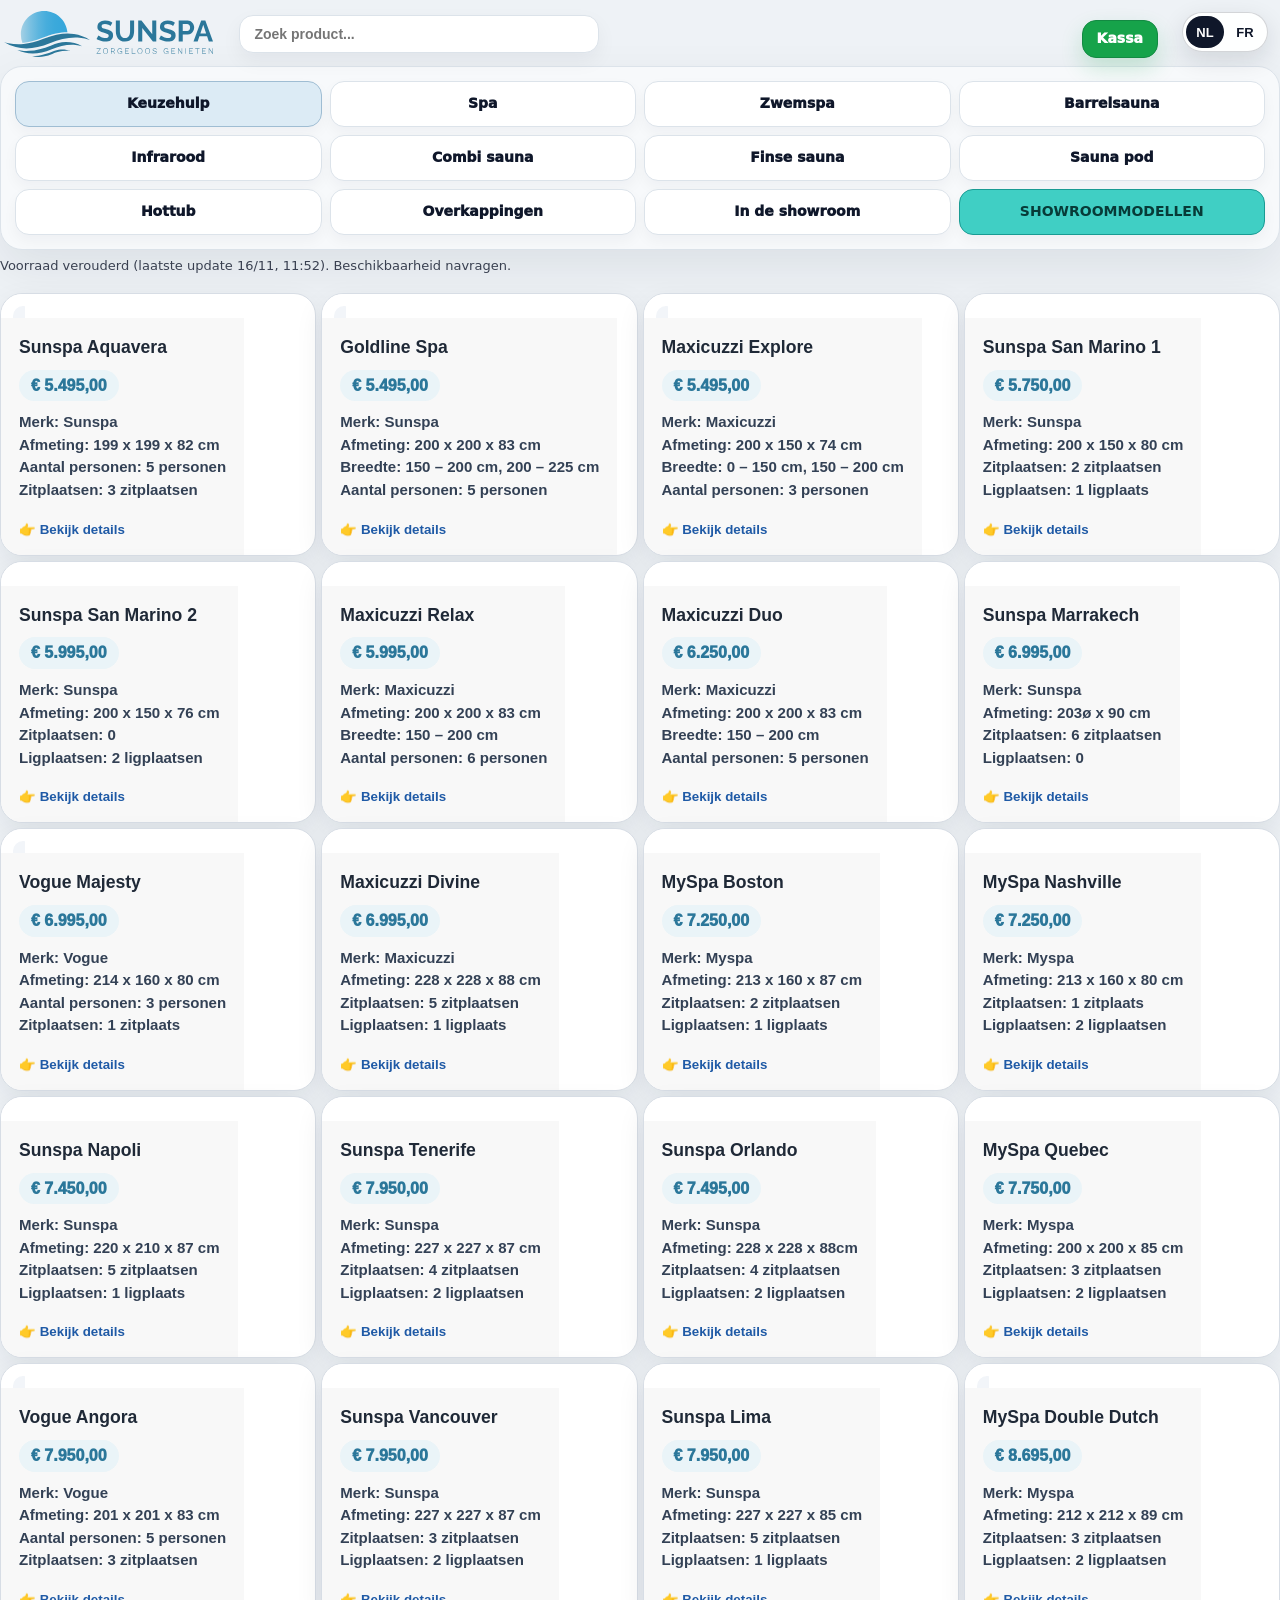
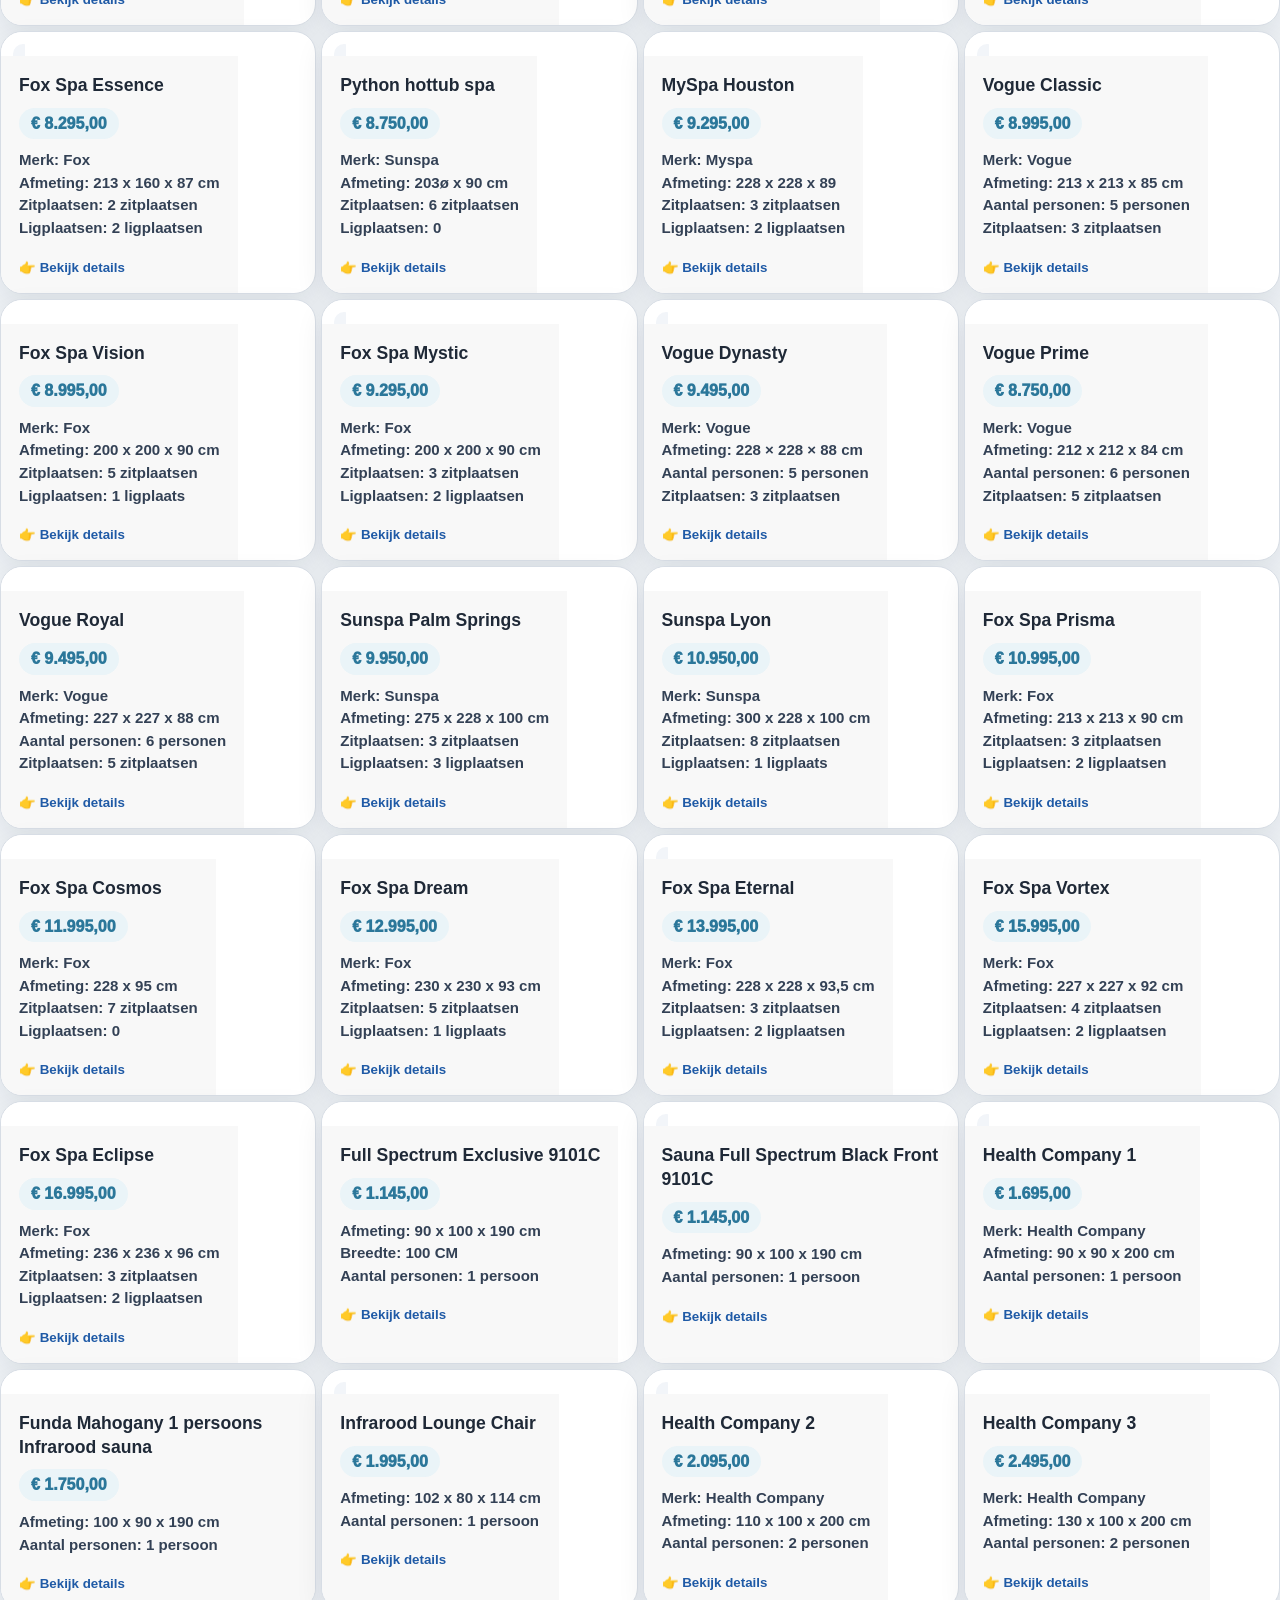
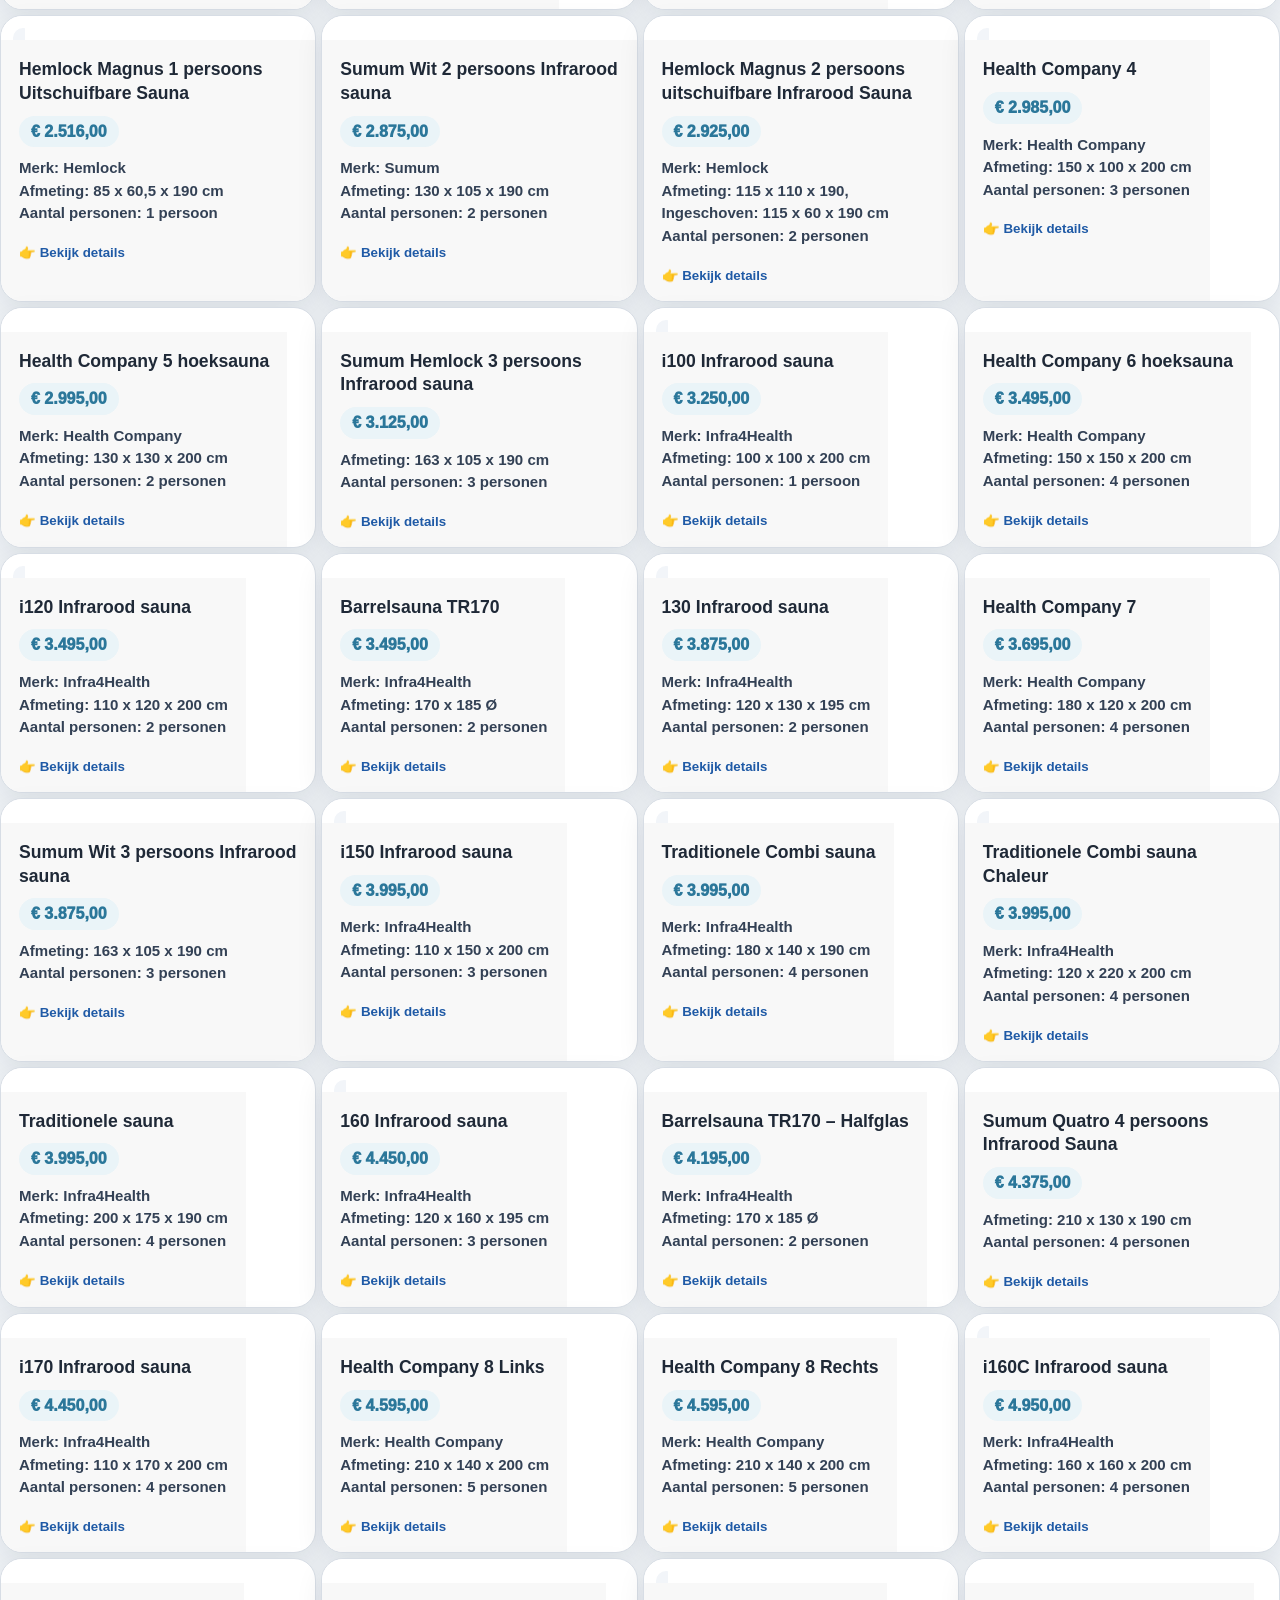
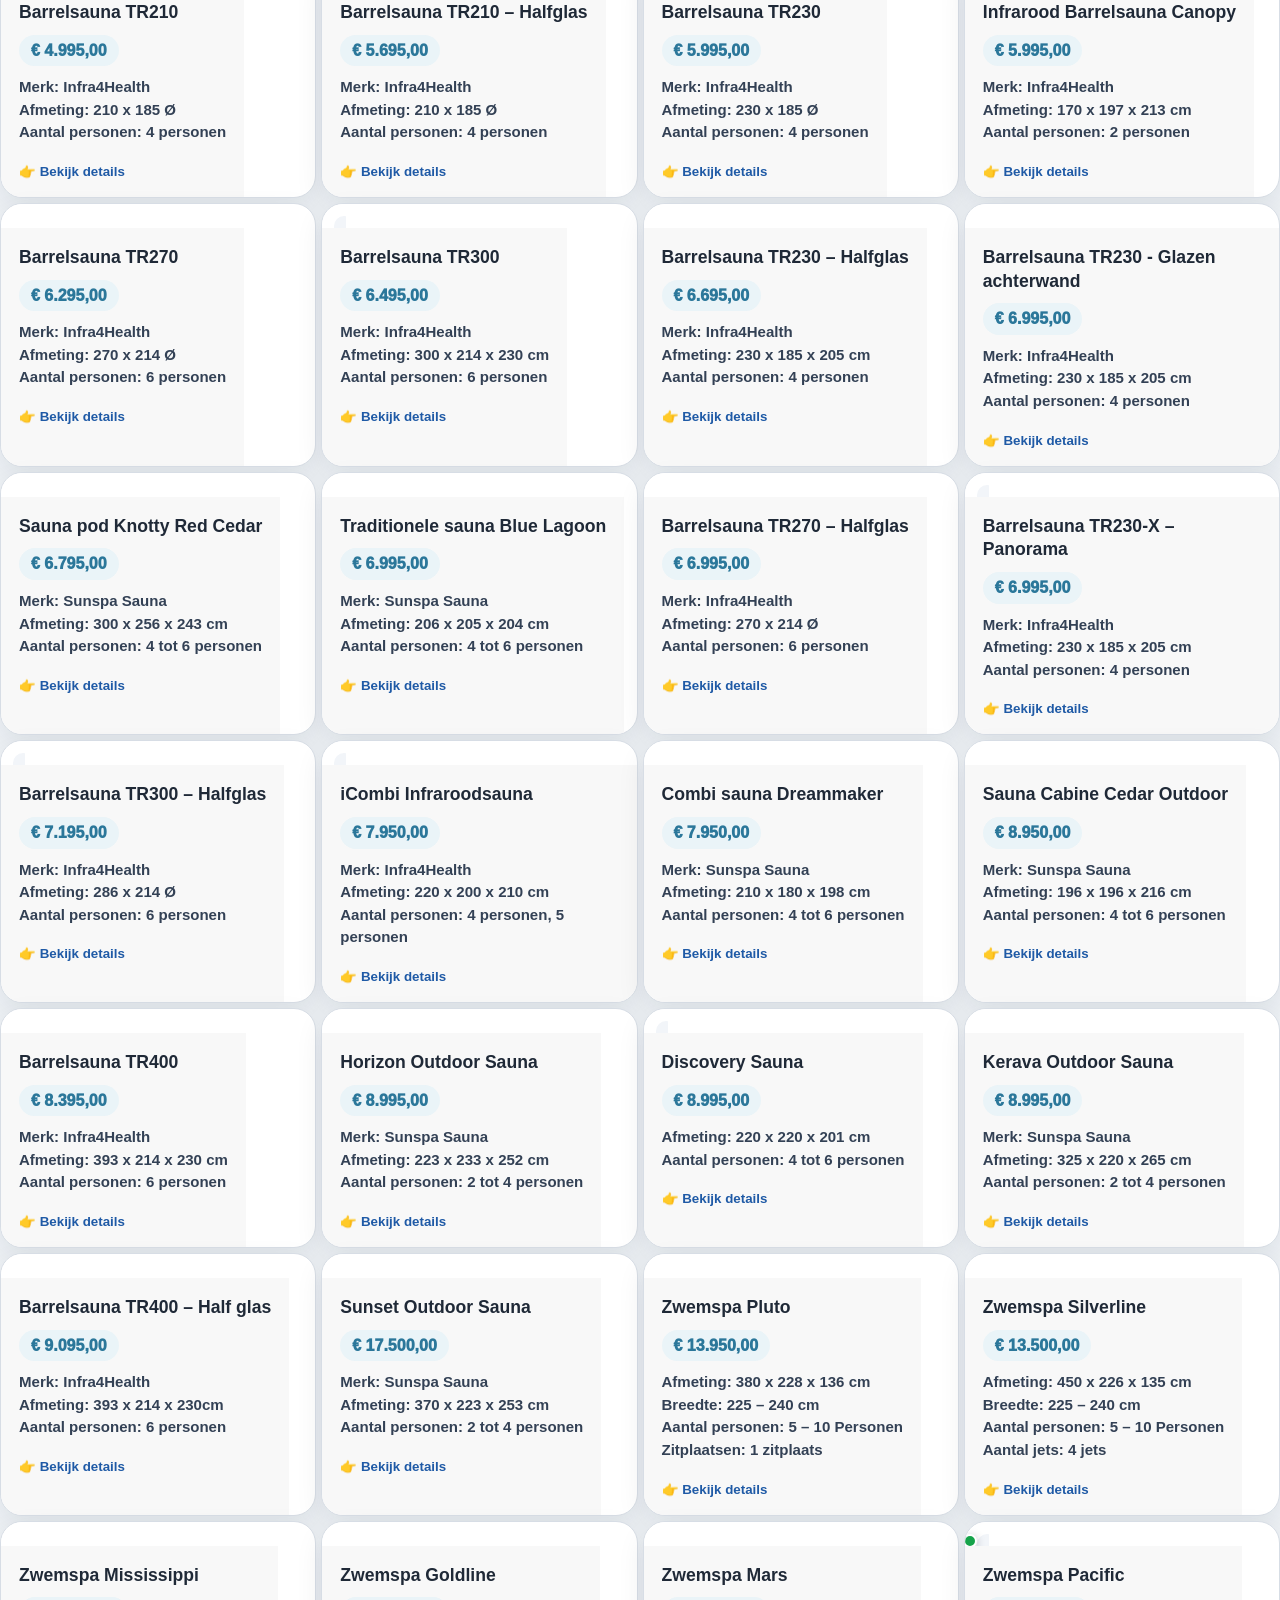
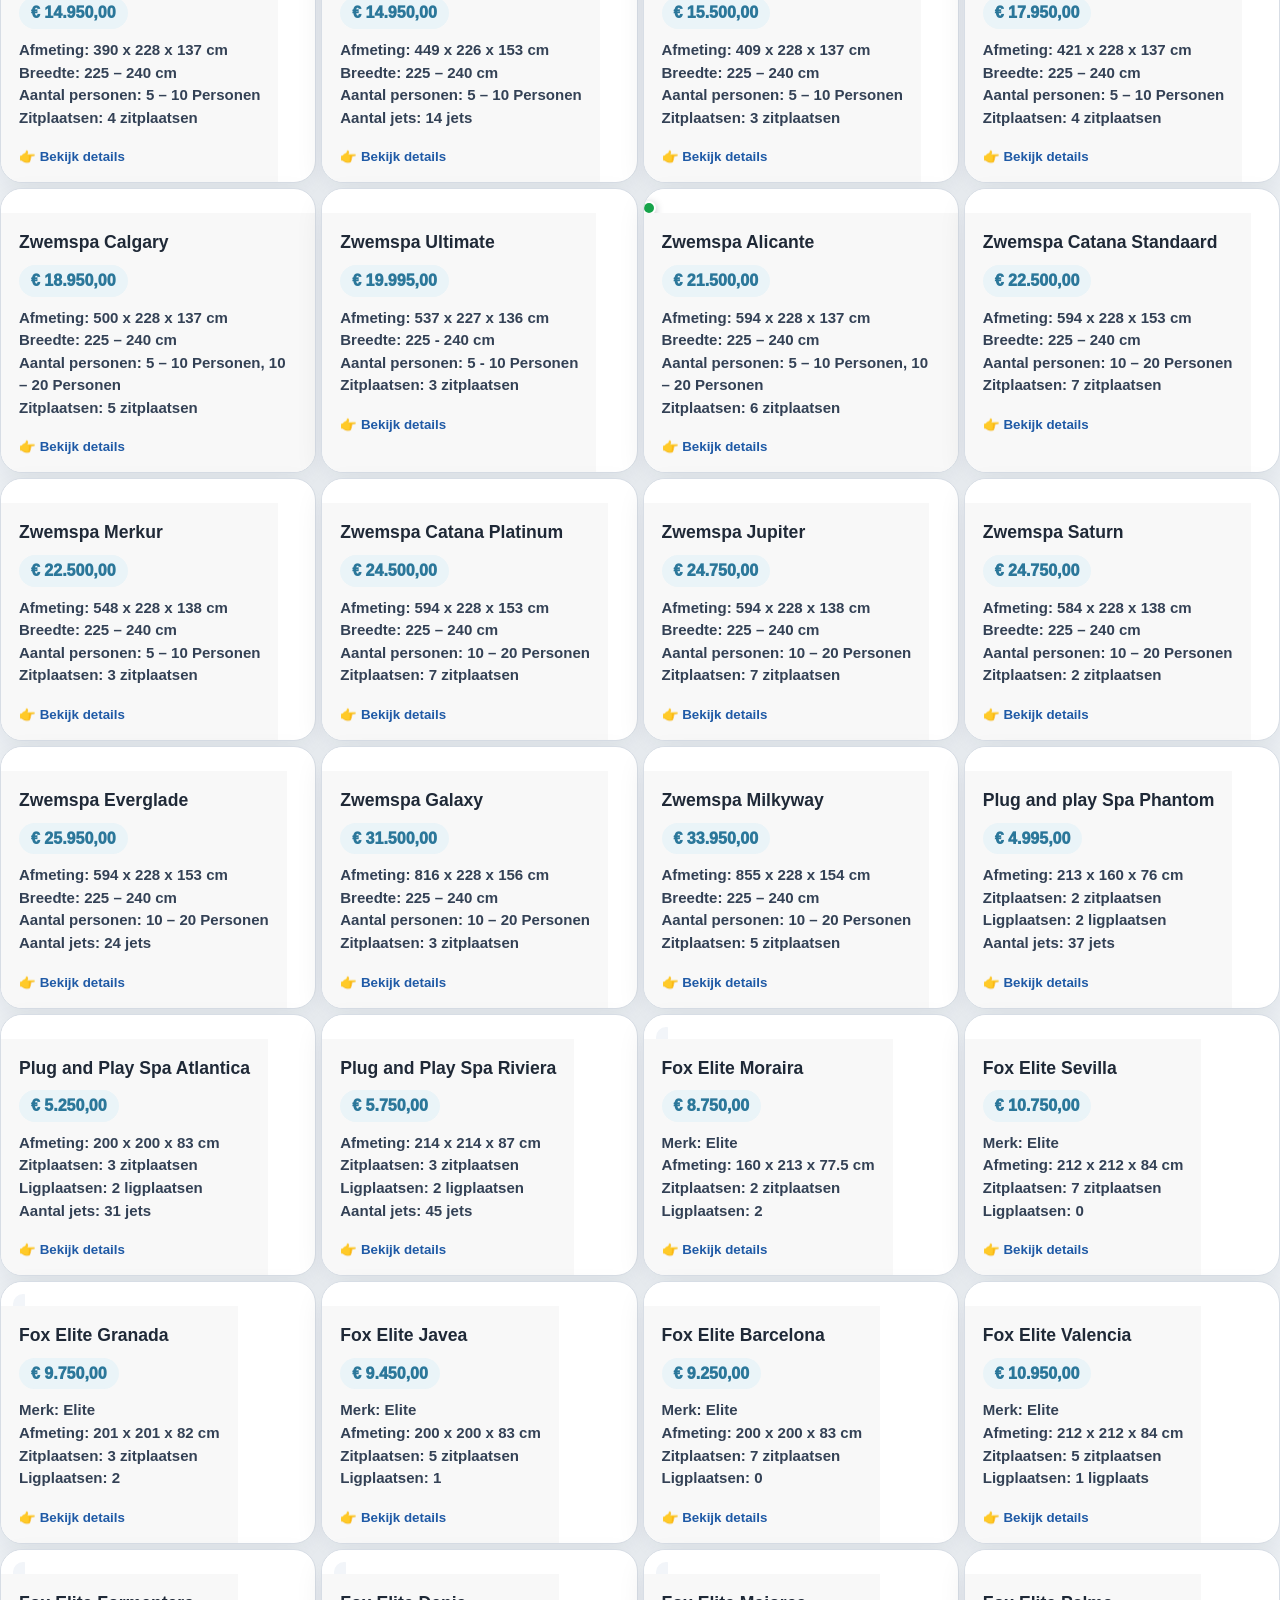
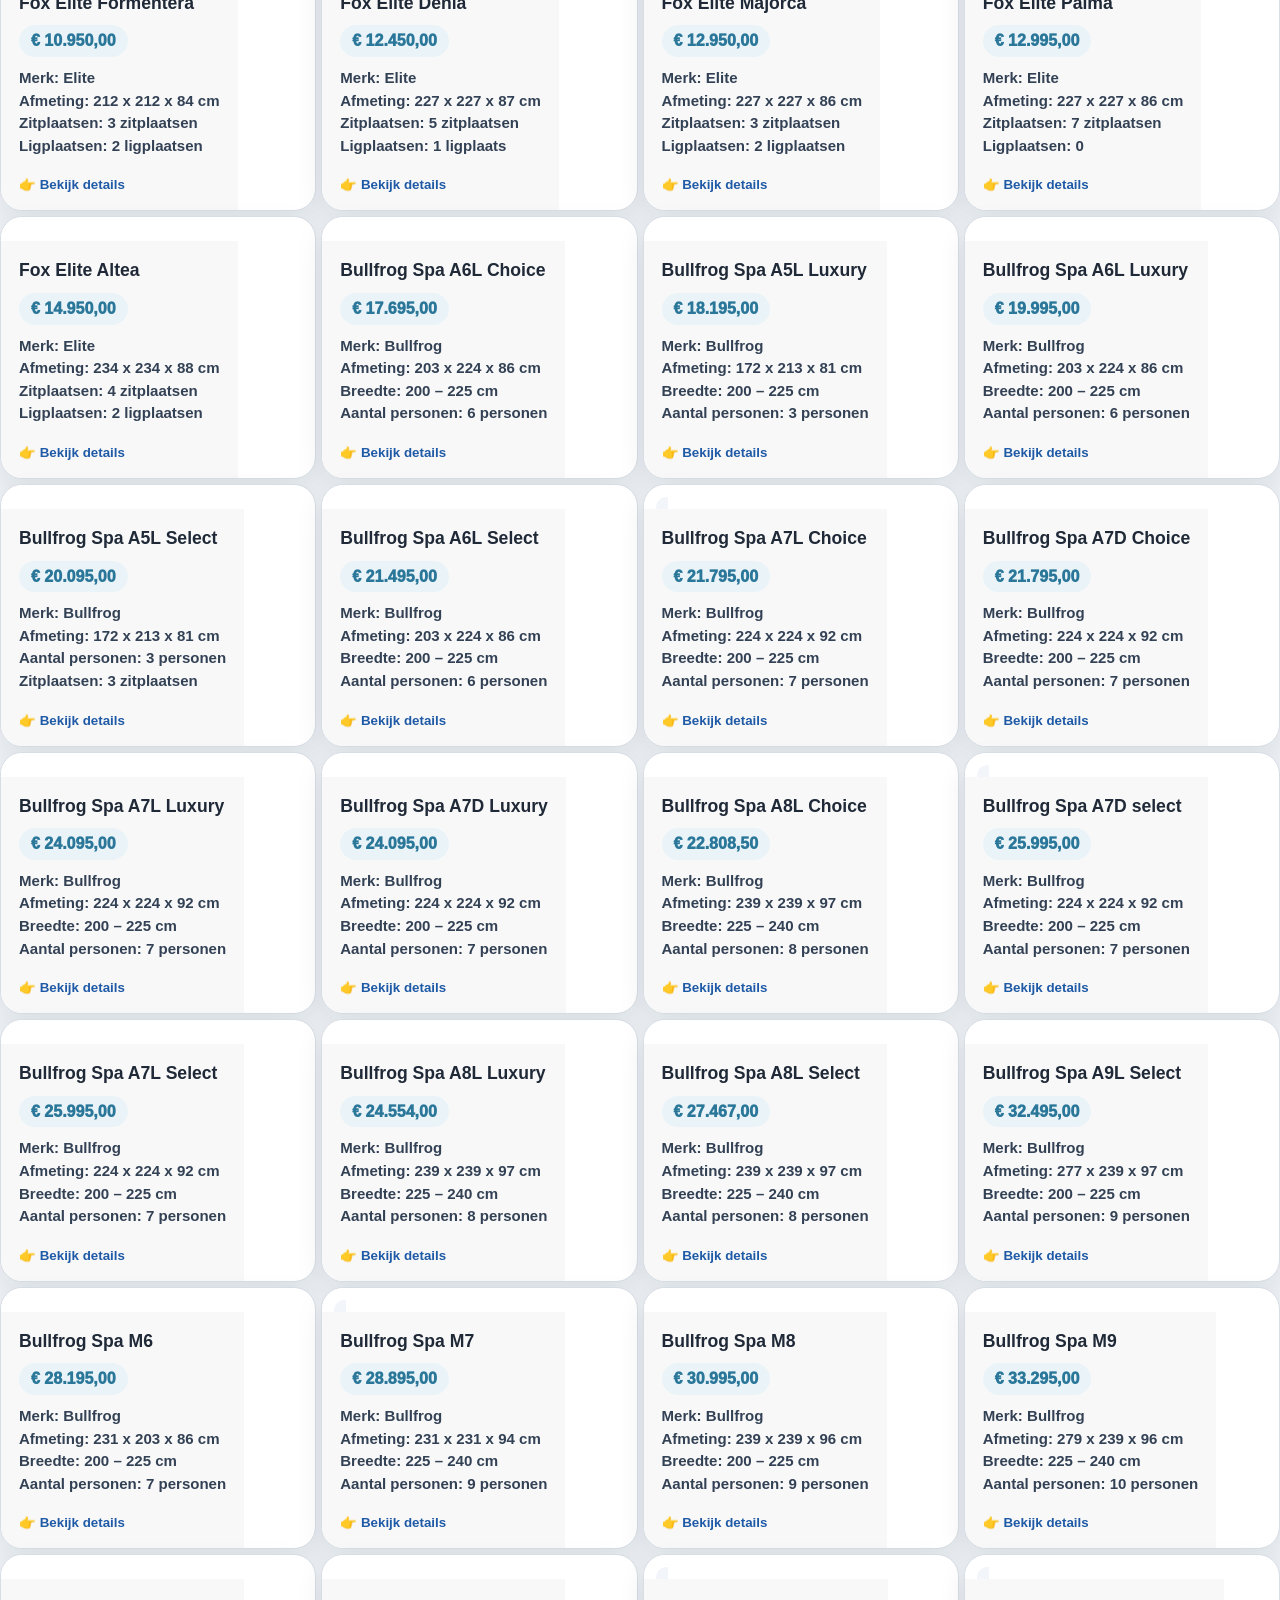
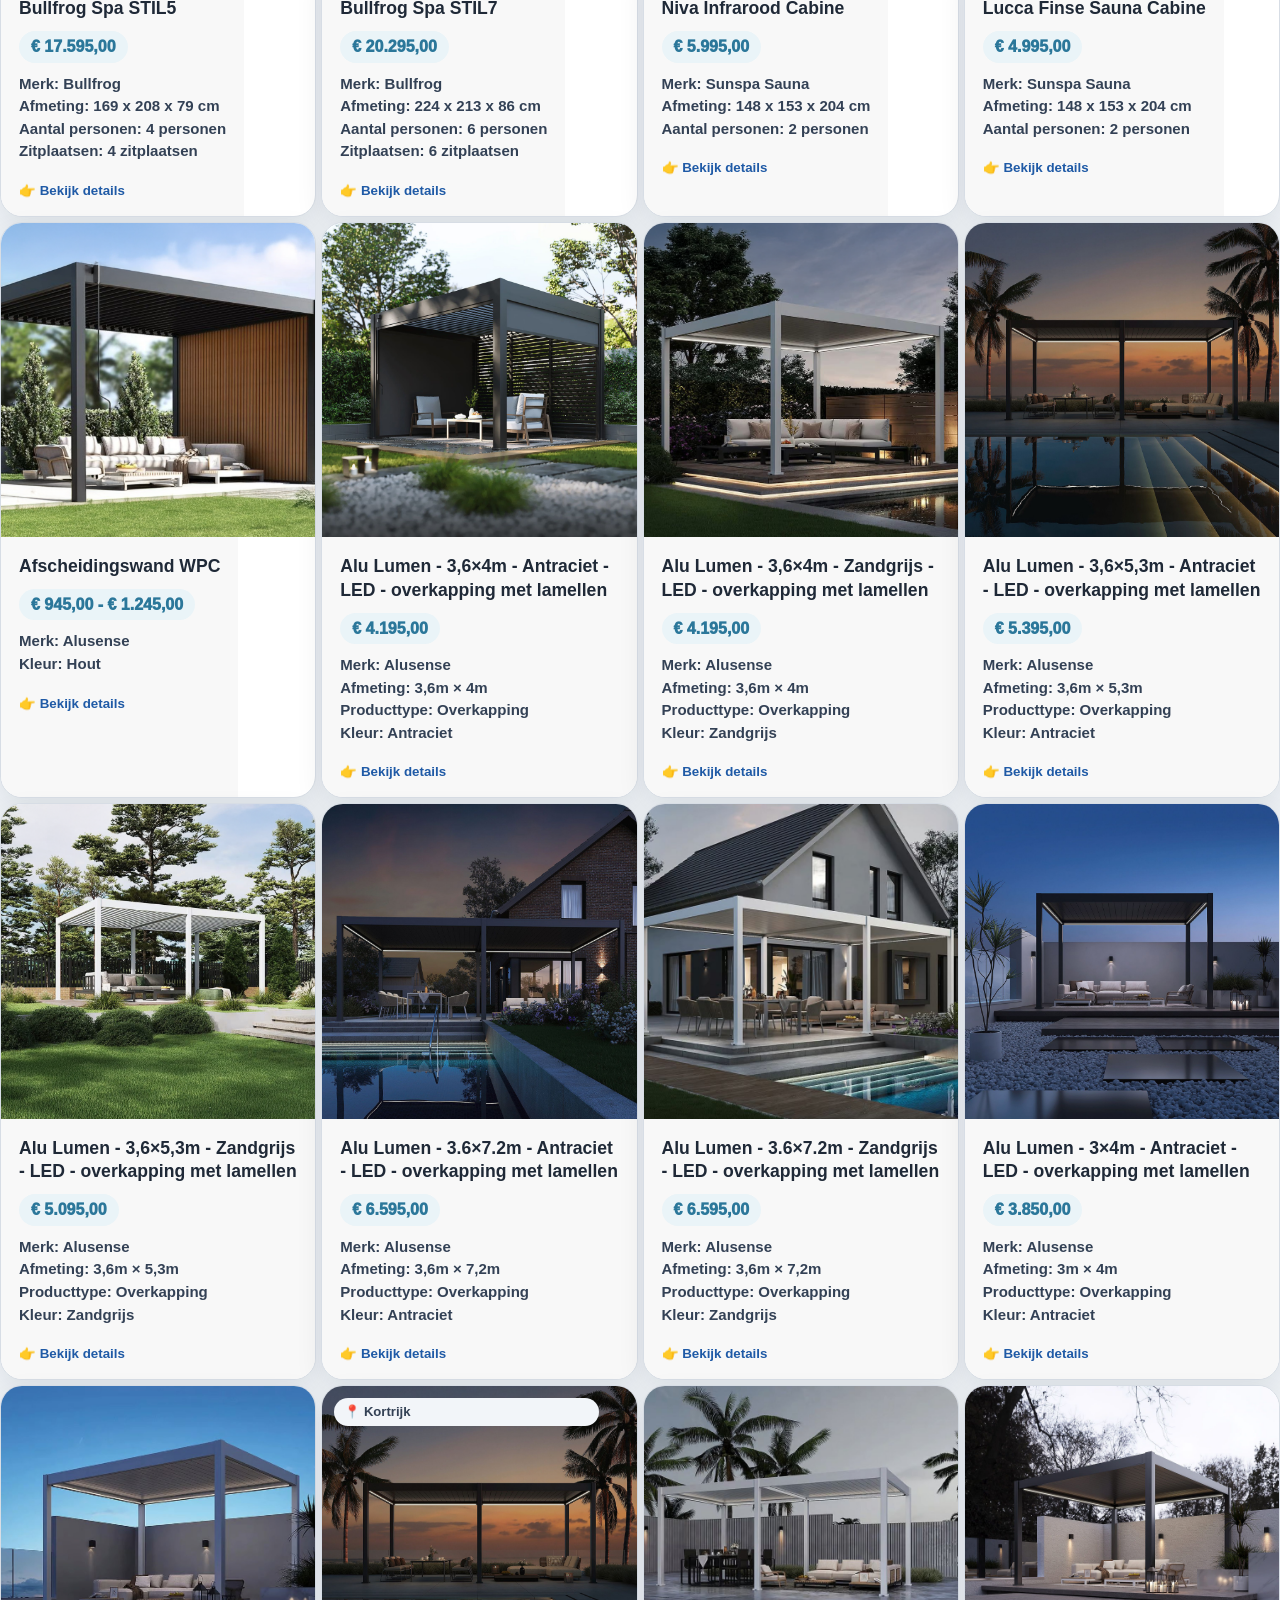
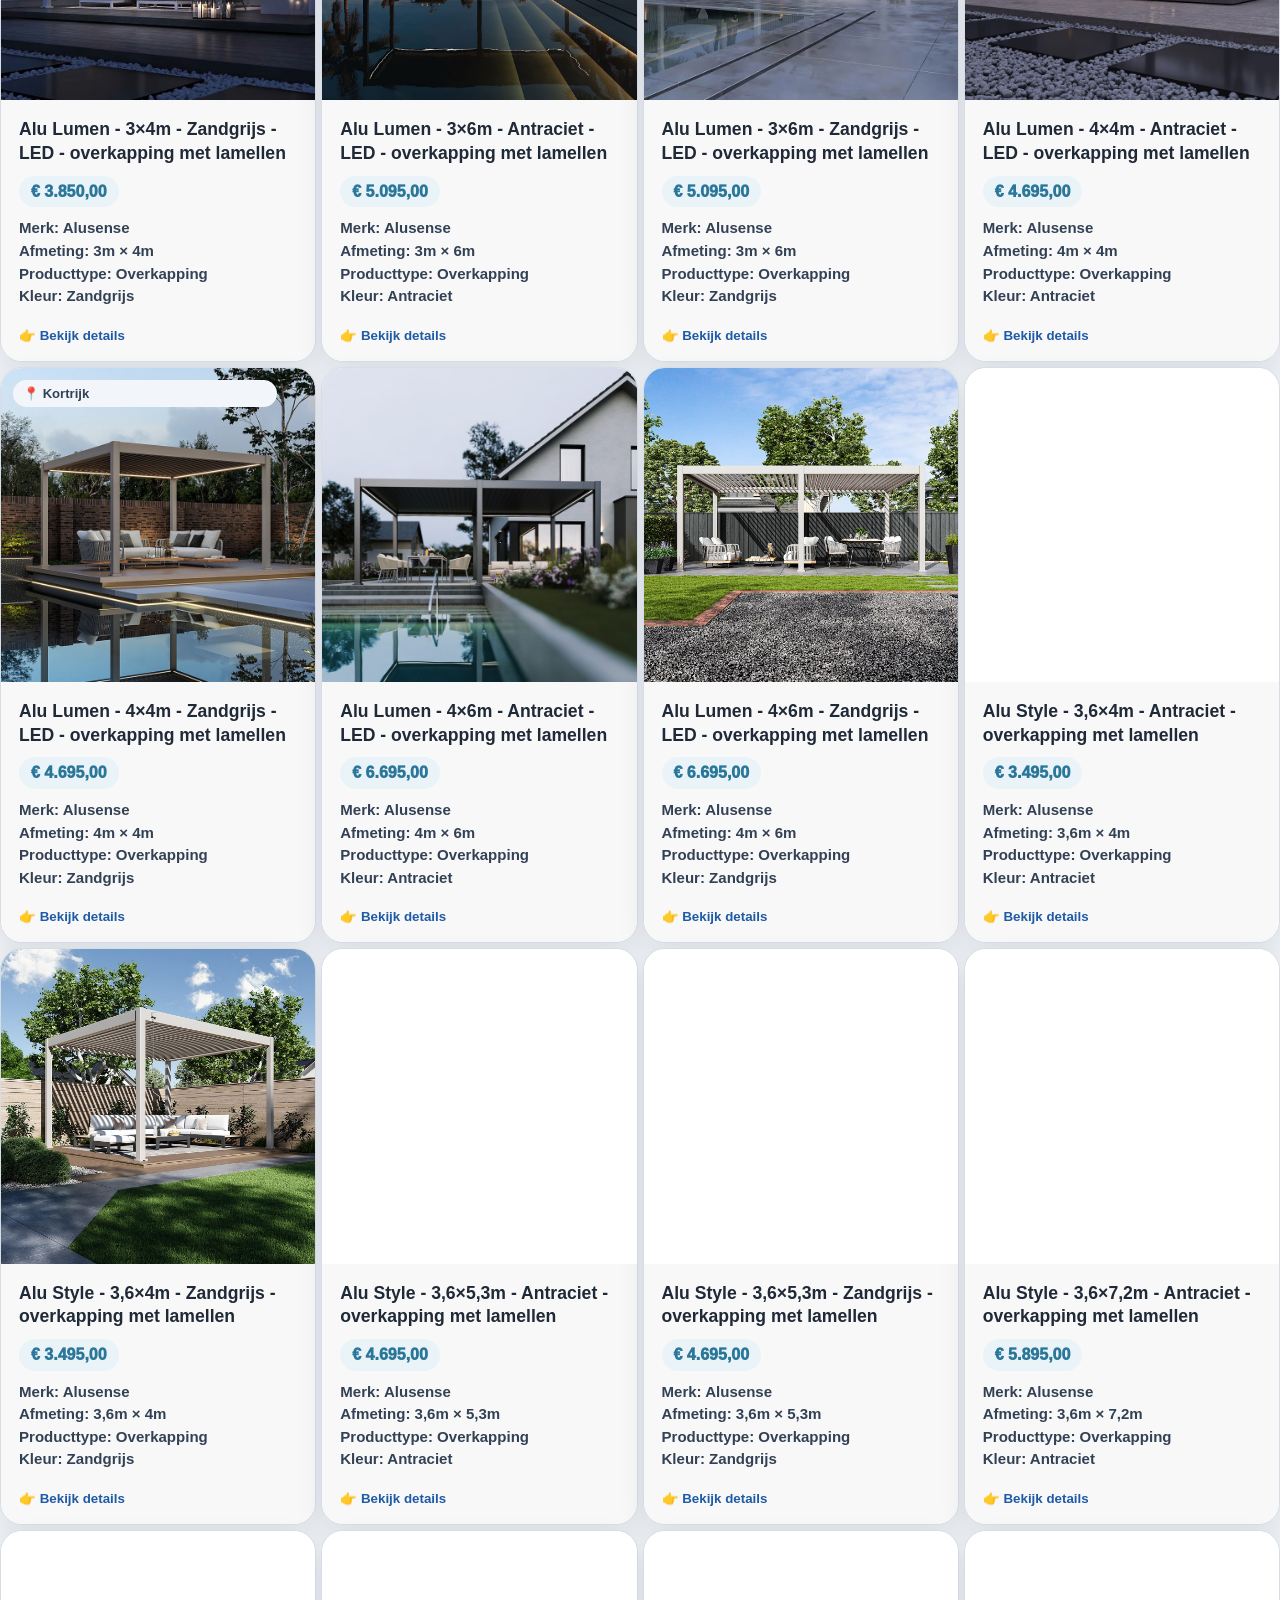
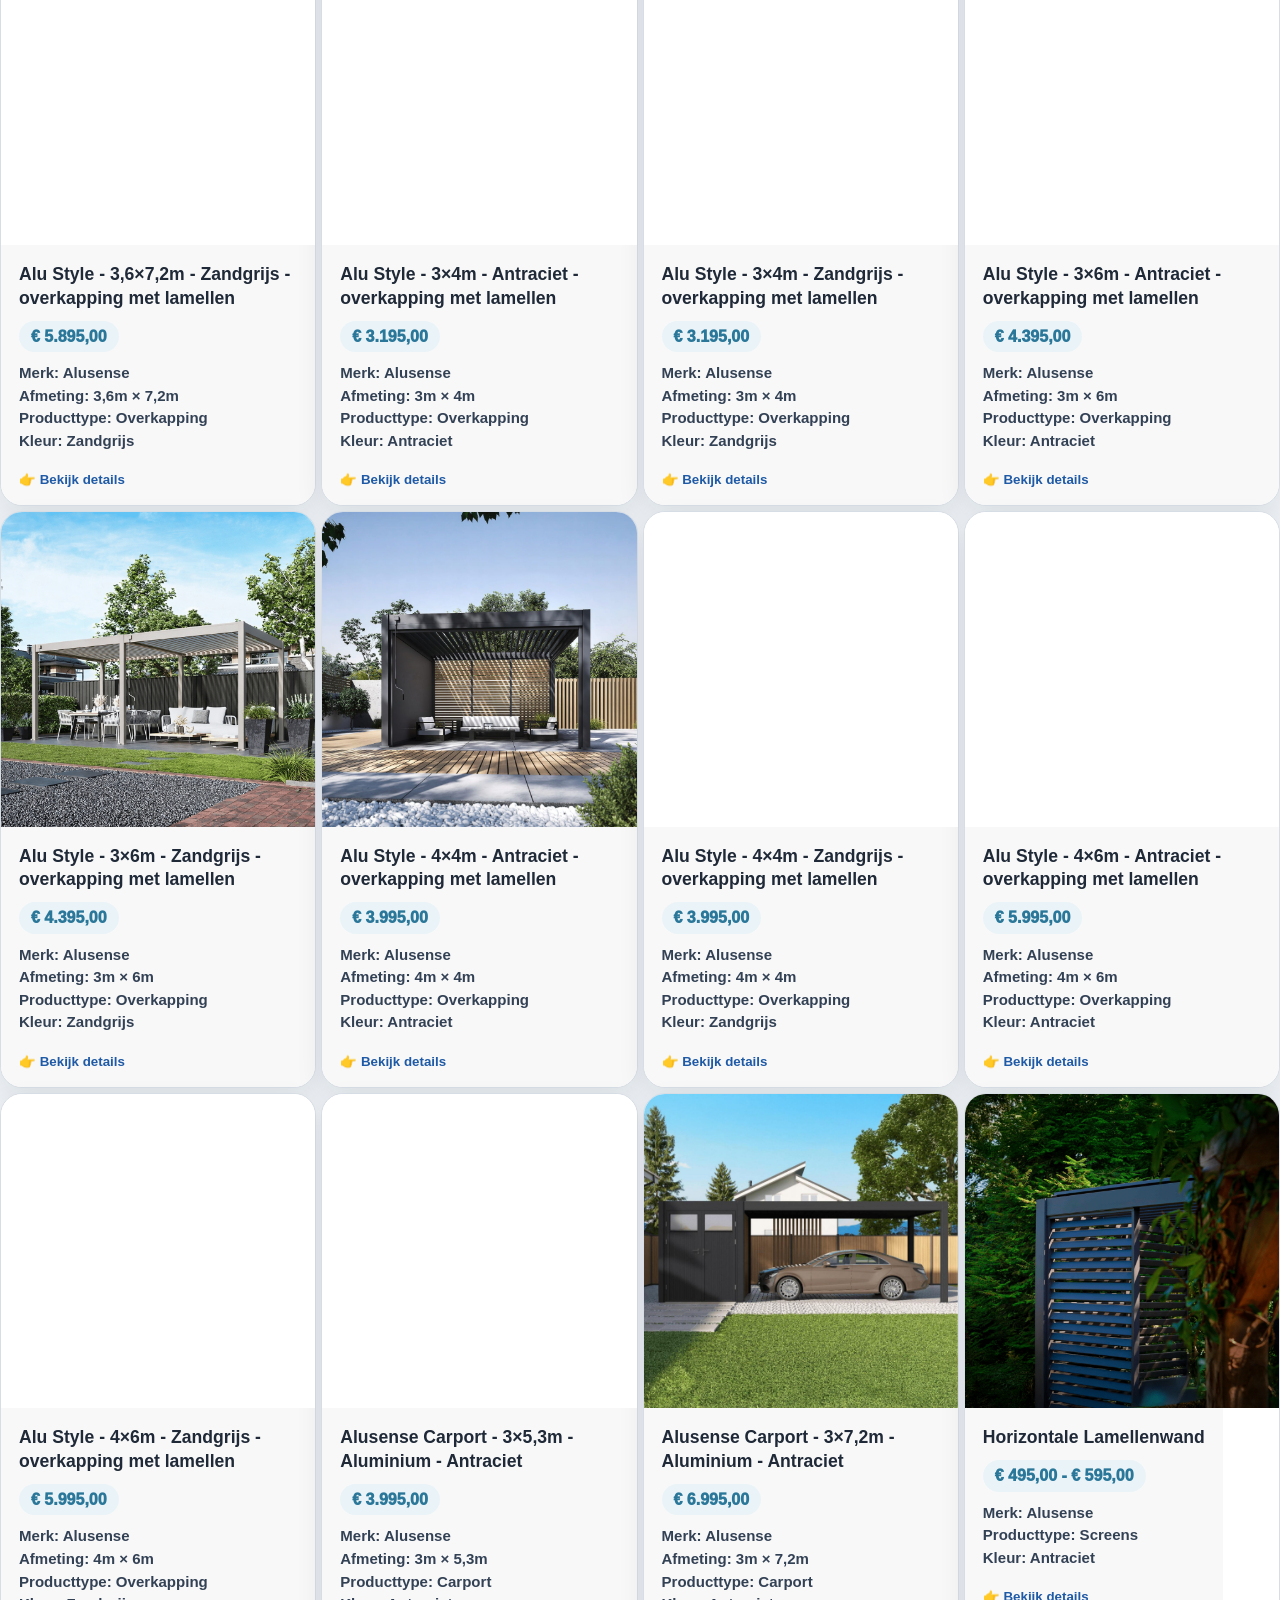
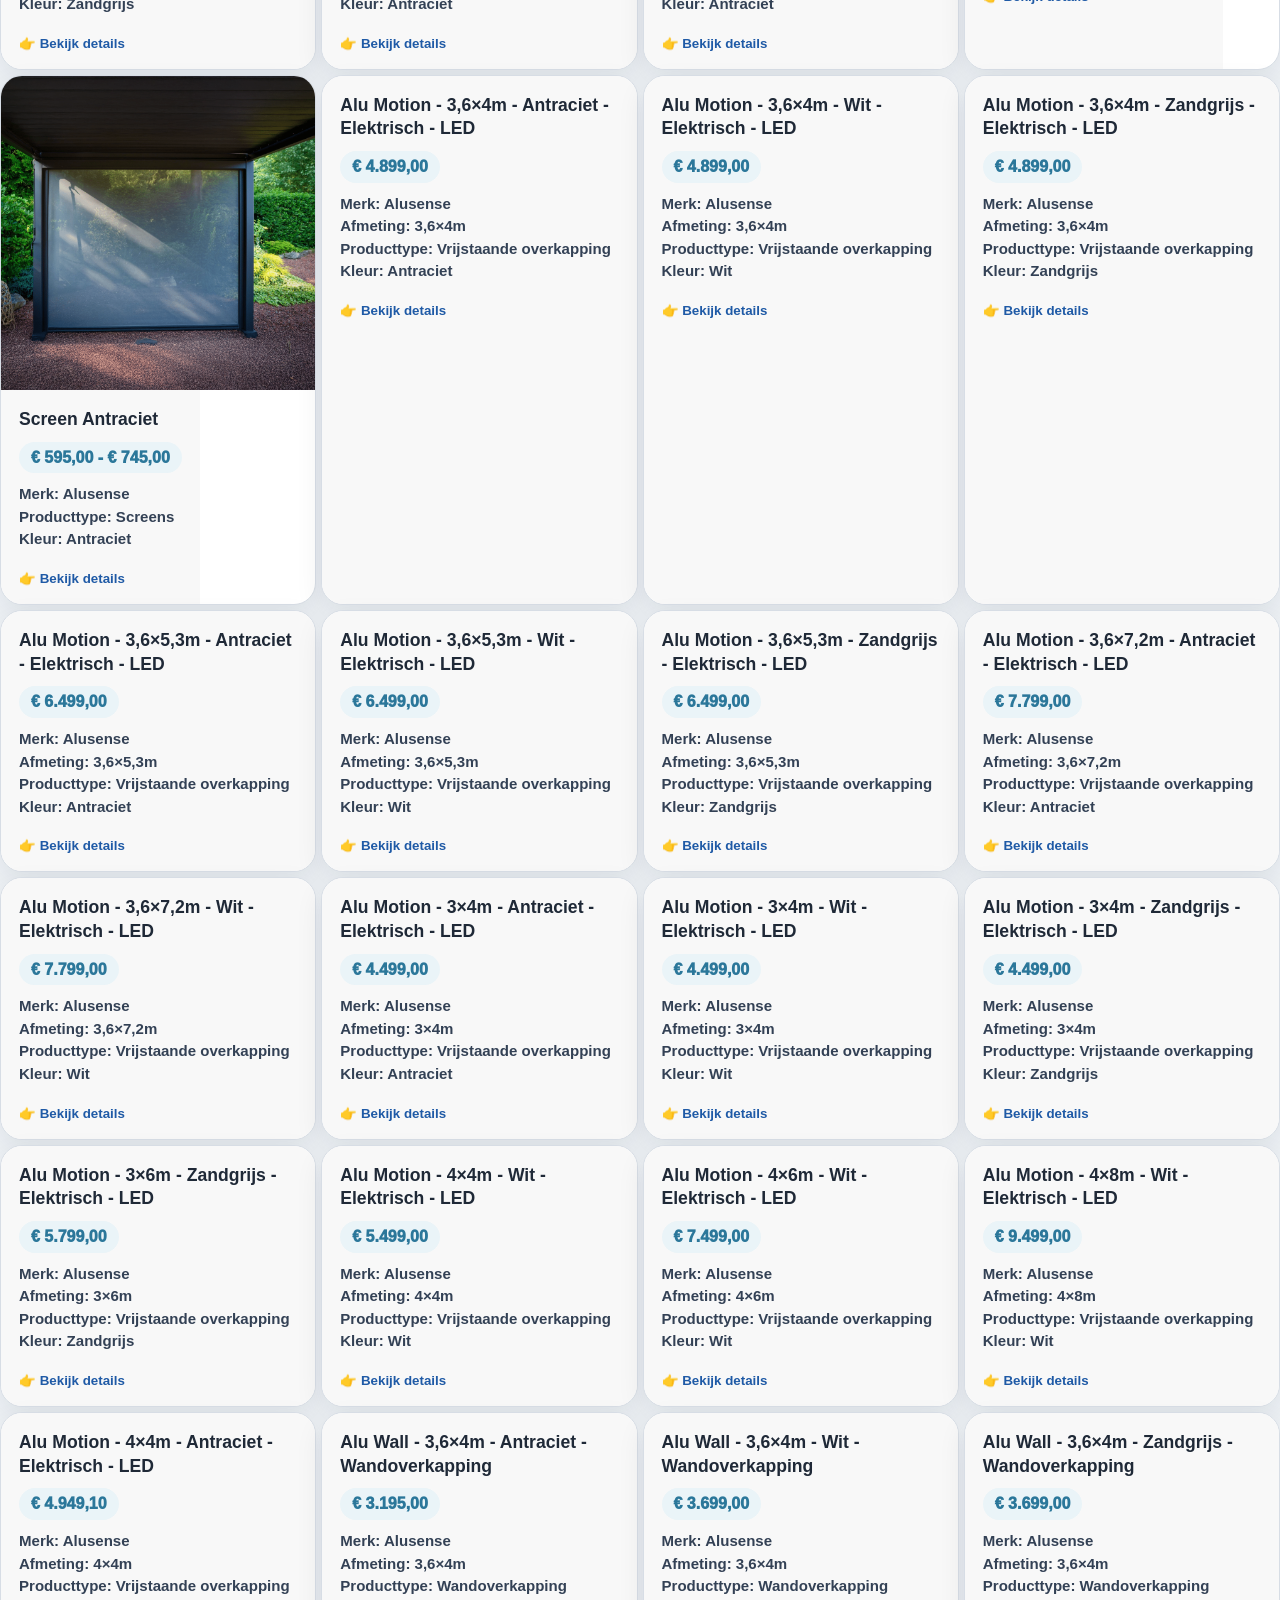
==== commit 54c2fc4b: "Sync 36 Black Friday prices with Sunspa through 30 November 2026 Use exact advertised prices in cata" ====
--- a/index.html
+++ b/index.html
@@ -98,6 +98,7 @@
   <script src="i18n.js?v=showroom-20260911"></script>
   <script src="mobile-menu.js"></script>
   <script src="stock-status.js?v=sauna-stock-20261026"></script>
-  <script src="app.js?v=alusense-20261018-2"></script>
+  <script src="promotions.js?v=black-friday-20261116"></script>
+  <script src="app.js?v=black-friday-20261116"></script>
 </body>
 </html>
